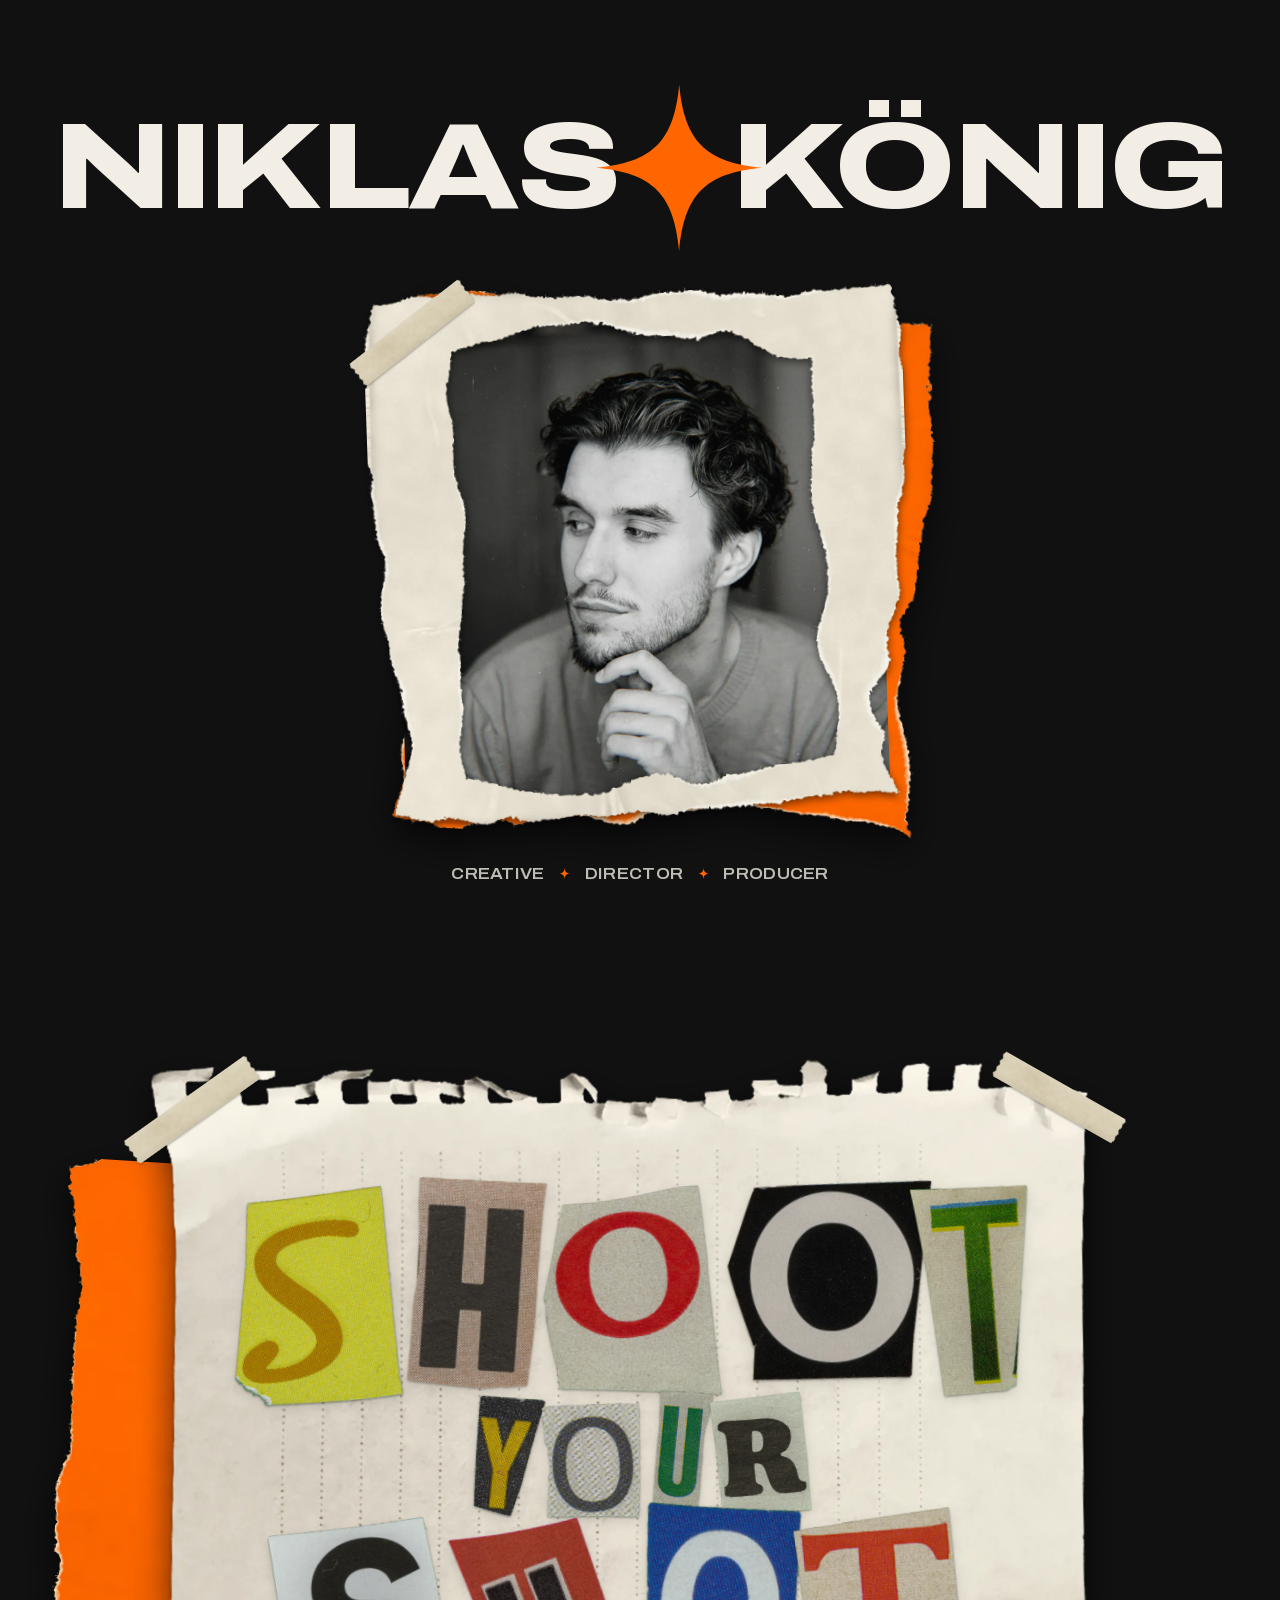
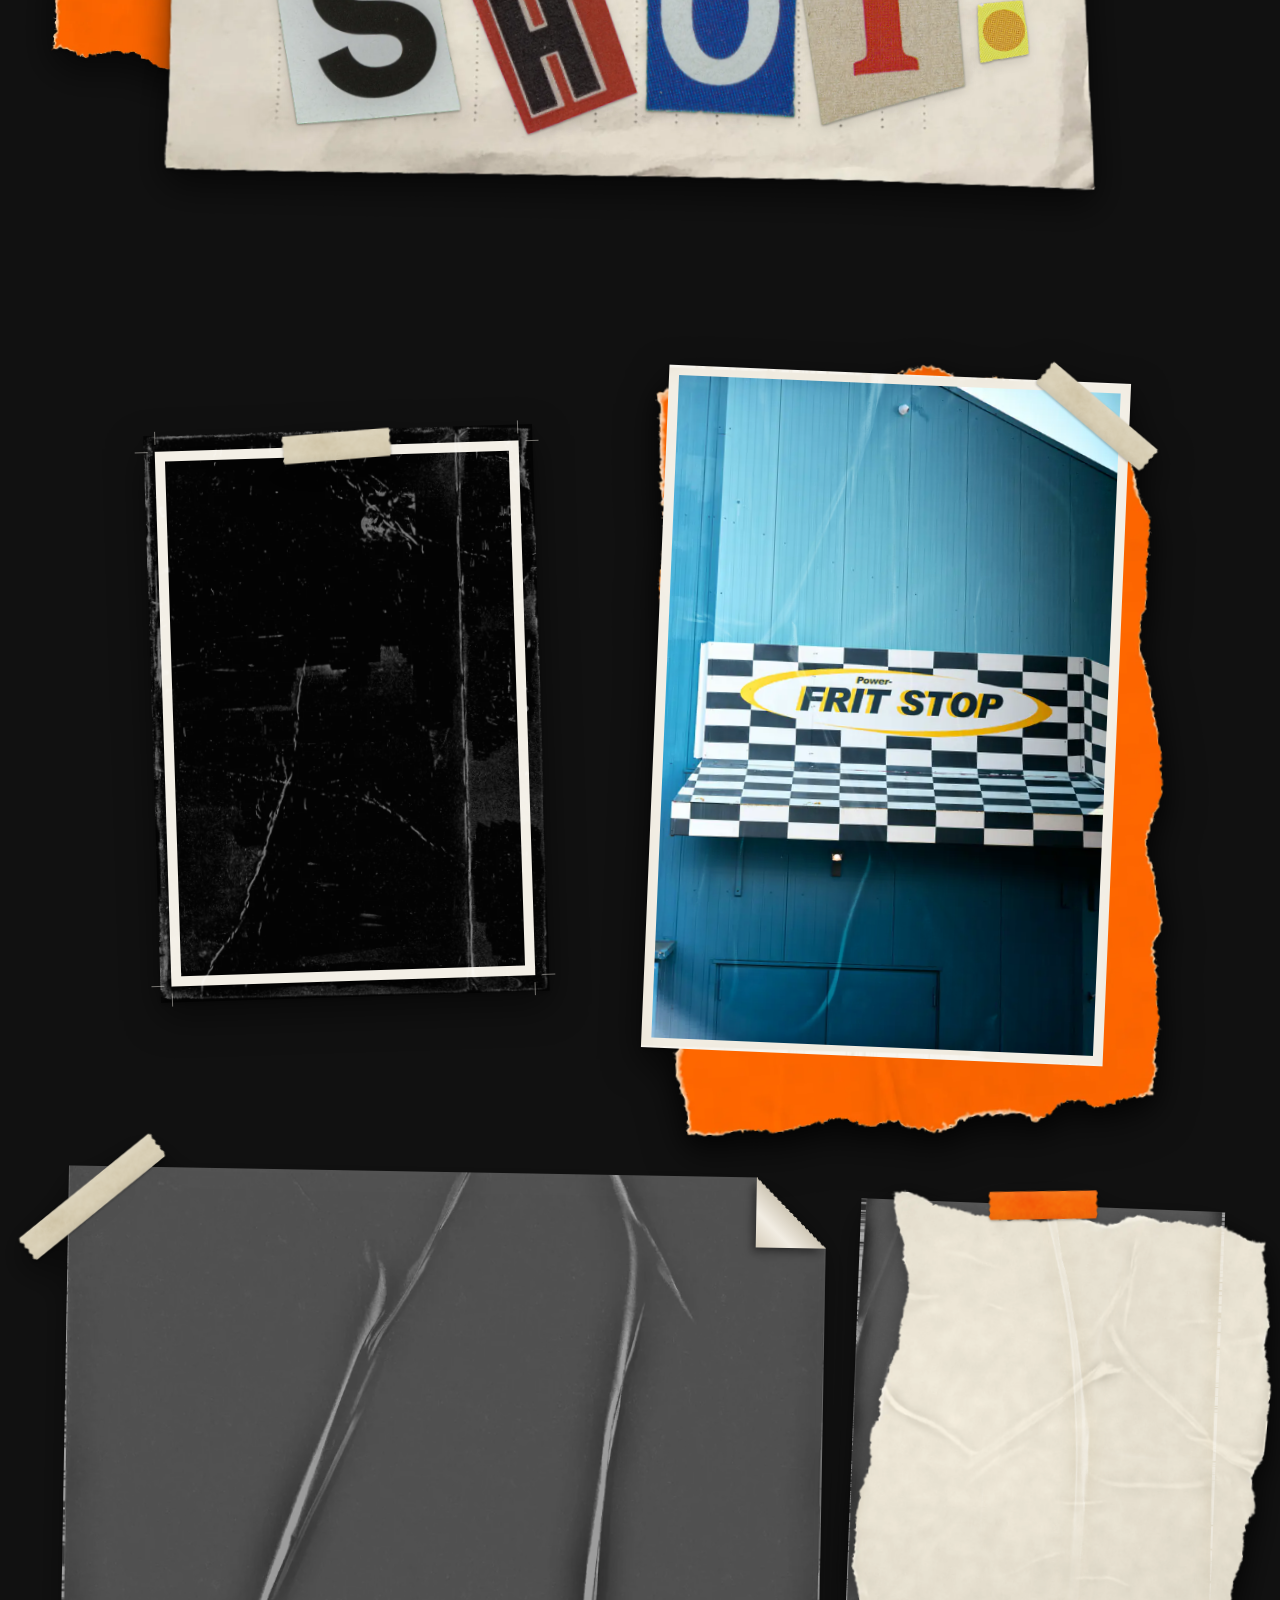
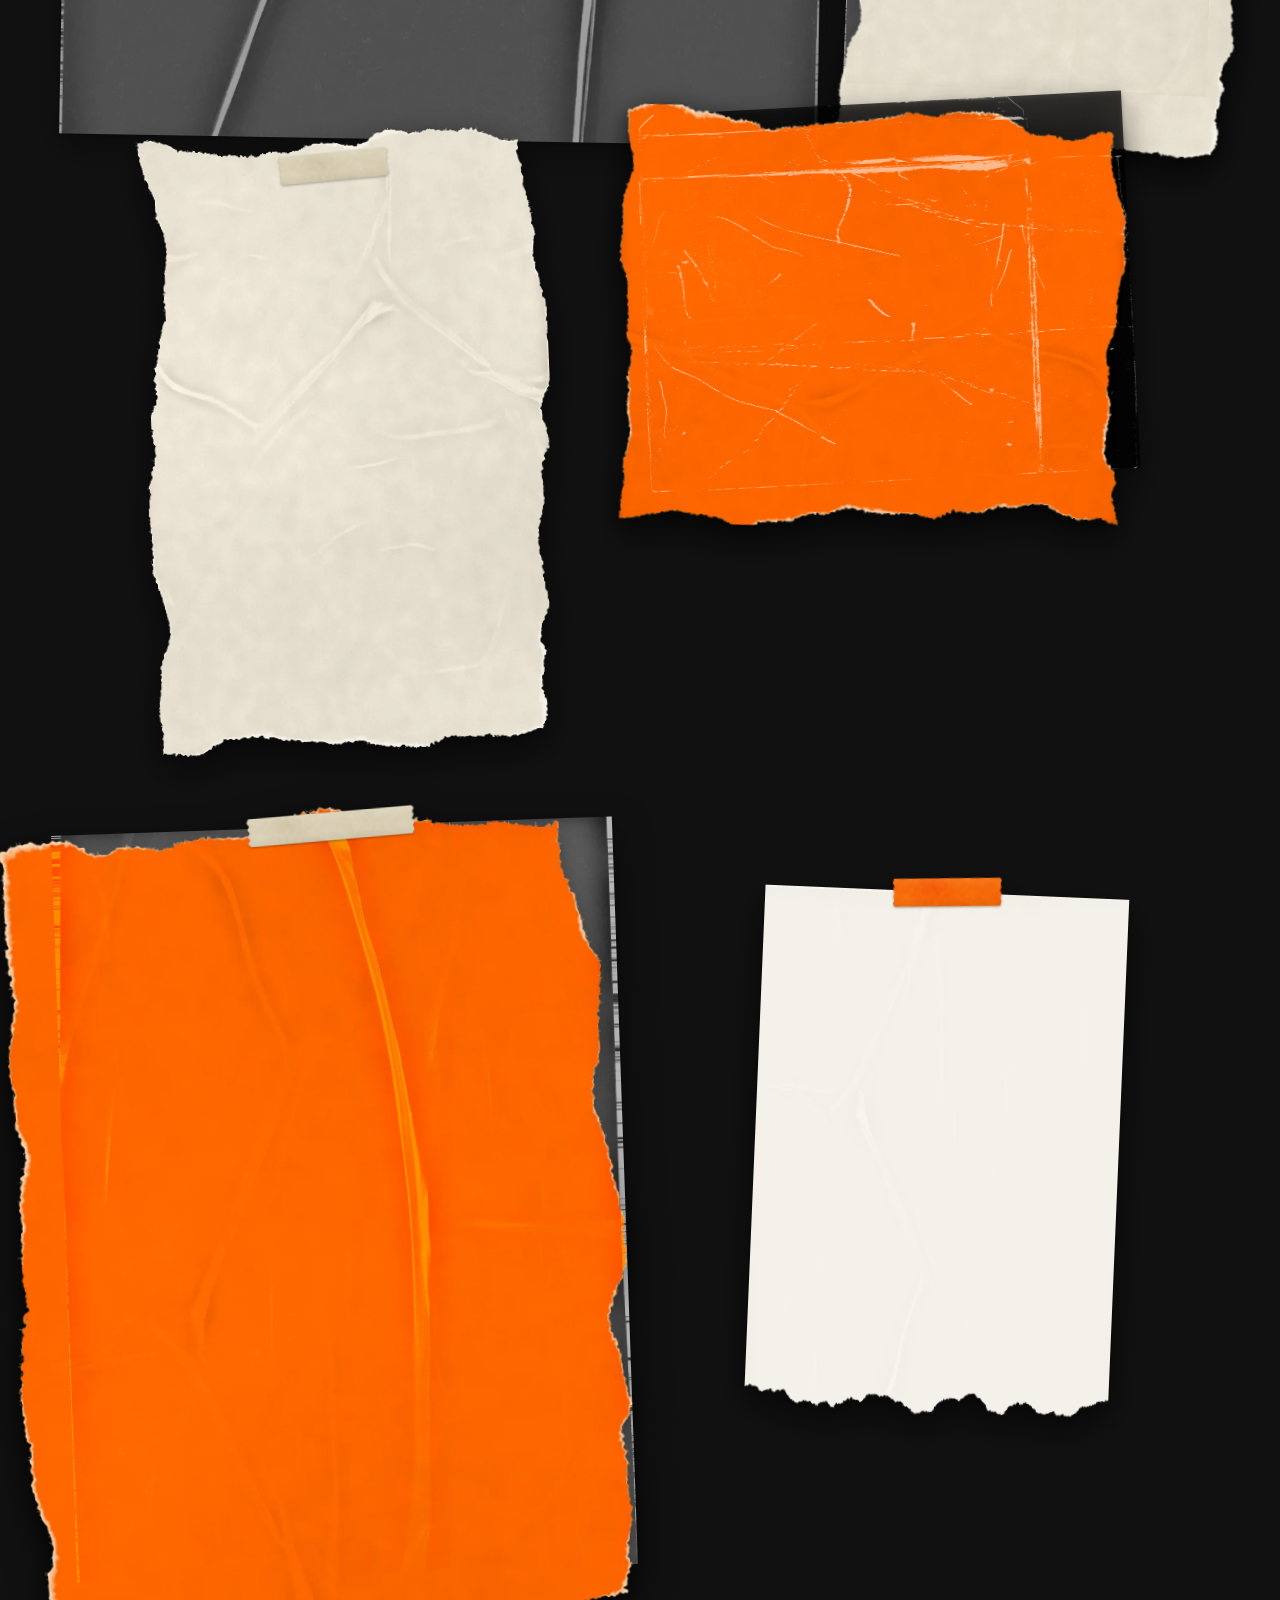
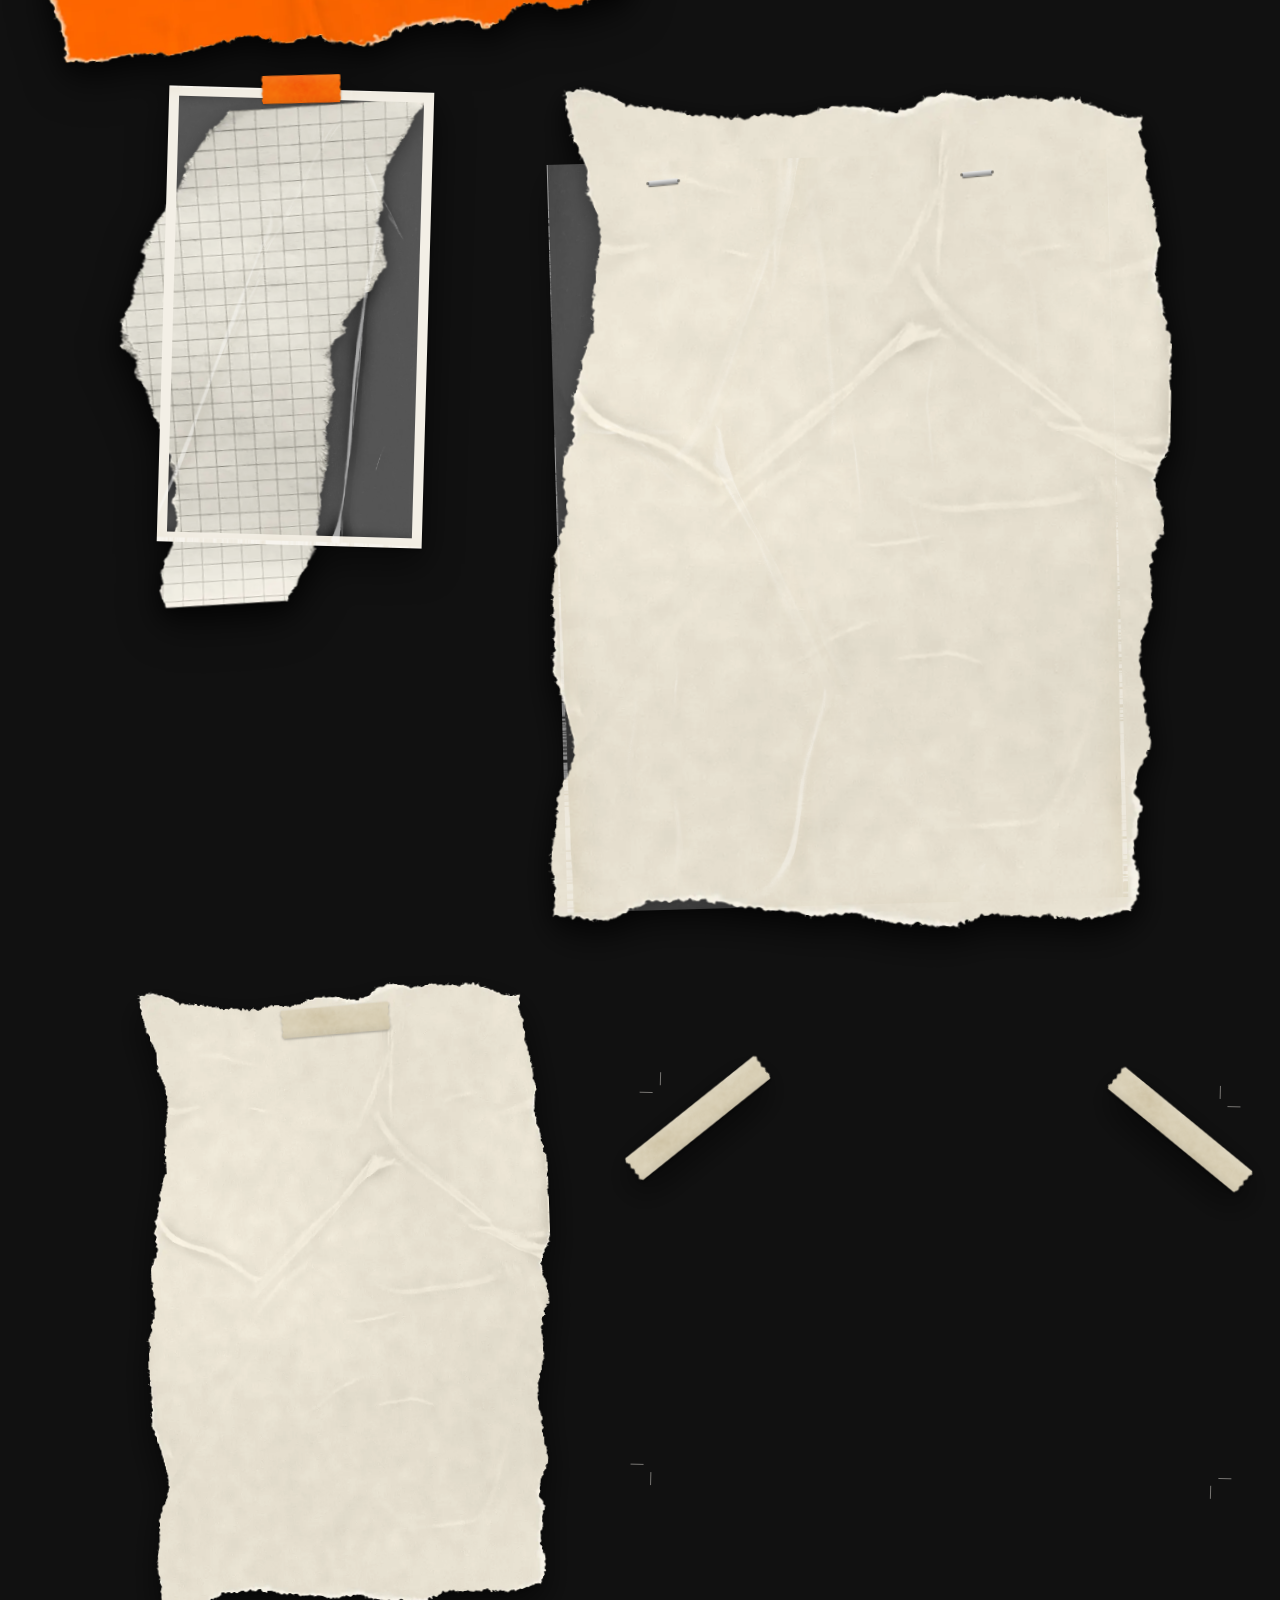
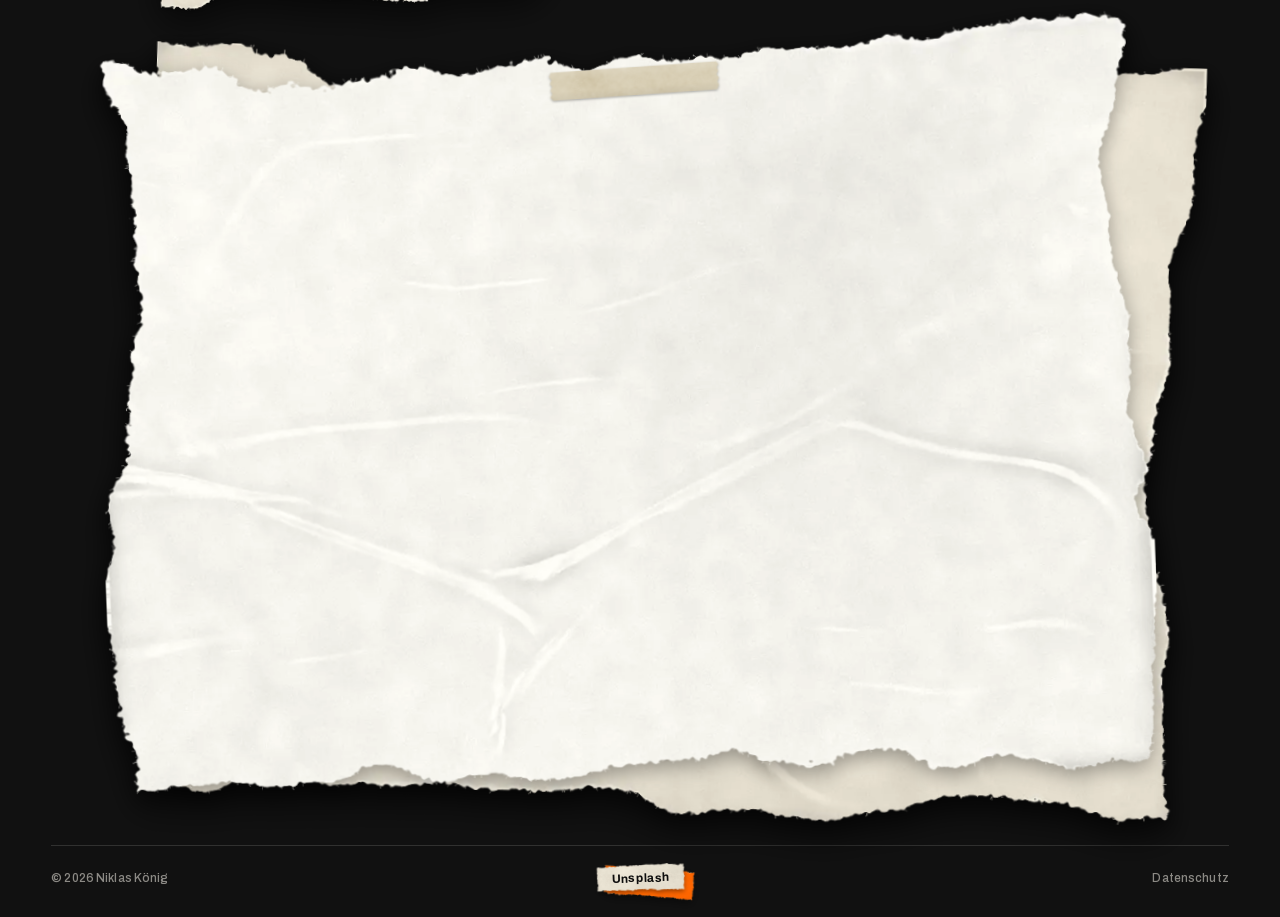
==== index.html @ b47b2f88 "Feinschliff: Rollenzeile, Unsplash-Label, Fotowand in drei Lagen, ohne Fadenkreuze Co-Authored-By: C" ====
<!doctype html>
<html lang="de">
<head>
<meta charset="utf-8">
<meta name="viewport" content="width=device-width, initial-scale=1">
<title>Niklas König</title>
<meta name="theme-color" content="#111111">
<link rel="icon" href="/favicon.ico" sizes="any">
<link rel="icon" type="image/png" sizes="32x32" href="/favicon-32.png">
<link rel="icon" type="image/png" sizes="512x512" href="/icon-512.png">
<link rel="apple-touch-icon" href="/apple-touch-icon.png">
<link rel="preload" href="/fonts/archivo-latin.woff2" as="font" type="font/woff2" crossorigin>
<link rel="stylesheet" href="/css/style.css?v=31">
</head>
<body>

<svg width="0" height="0" style="position:absolute" aria-hidden="true">
  <symbol id="star" viewBox="0 0 100 100"><path d="M50 0 C53 34 66 47 100 50 C66 53 53 66 50 100 C47 66 34 53 0 50 C34 47 47 34 50 0Z"/></symbol>
</svg>

<main>

  <!-- ===== Gesicht ===== -->
  <section class="hero">
    <h1 class="name">
      <span>Niklas</span>
      <svg class="name-star" aria-hidden="true"><use href="#star"/></svg>
      <span>König</span>
    </h1>
    <a class="face-link" href="https://unsplash.com/@nottwentyseven" rel="noopener" aria-label="Niklas König auf Unsplash">
      <figure class="face">
        <img class="back" src="/img/paper/face-back.webp" width="1200" height="1200" alt="">
        <img class="photo" src="/img/niklas-1240.webp" width="1240" height="1240" fetchpriority="high" alt="Niklas König">
        <img class="window" src="/img/paper/face-window.webp" width="1200" height="1200" alt="">
        <i class="tape masking" style="--l:-4%;--t:5%;--w:26%;--r:-36deg"></i>
      </figure>
    </a>
    <p class="roles">
      <span>Creative</span><svg class="roles-star" aria-hidden="true"><use href="#star"/></svg><span>Director</span><svg class="roles-star" aria-hidden="true"><use href="#star"/></svg><span>Producer</span>
    </p>
  </section>

  <!-- ===== Plakat aus Heftausschnitten ===== -->
  <section class="wheat">
    <div class="poster">
      <img class="poster-back" src="/img/paper/poster-back.webp" width="1300" height="820" alt="">
      <img class="poster-sheet" src="/img/assets/notebook.webp" width="2000" height="1592" alt="">
      <h2 class="ransom" aria-label="Shoot your shot.">
        <span class="row big" aria-hidden="true">
          <img src="/img/cut/s1.webp" style="--r:-6deg;--y:2%" alt=""><img src="/img/cut/h1.webp" style="--r:3deg;--y:-4%" alt=""><img src="/img/cut/o1.webp" style="--r:-2deg;--y:3%" alt=""><img src="/img/cut/o2.webp" style="--r:5deg;--y:-2%" alt=""><img src="/img/cut/t1.webp" style="--r:-4deg;--y:4%" alt="">
        </span>
        <span class="row small" aria-hidden="true">
          <img src="/img/cut/y1.webp" style="--r:4deg;--y:0" alt=""><img src="/img/cut/o3.webp" style="--r:-5deg;--y:6%" alt=""><img src="/img/cut/u1.webp" style="--r:2deg;--y:-3%" alt=""><img src="/img/cut/r1.webp" style="--r:-3deg;--y:4%" alt="">
        </span>
        <span class="row big" aria-hidden="true">
          <img src="/img/cut/s2.webp" style="--r:3deg;--y:-2%" alt=""><img src="/img/cut/h2.webp" style="--r:-5deg;--y:3%" alt=""><img src="/img/cut/o4.webp" style="--r:4deg;--y:-3%" alt=""><img src="/img/cut/t2.webp" style="--r:-2deg;--y:2%" alt=""><img class="dot" src="/img/cut/dot.webp" style="--r:8deg;--y:34%" alt="">
        </span>
      </h2>
      <i class="tape masking" style="--l:1%;--t:9%;--w:150px;--r:-34deg"></i>
      <i class="tape masking" style="--l:84%;--t:10%;--w:140px;--r:31deg"></i>
    </div>
  </section>

  <div class="wall">

    <!-- Schilder -->
    <div class="pair">
      <figure class="scrap print trim" style="--c:2/6;--mt:20%;--r:-1.8deg"><img src="/img/svIlYNz19pQ-1080.webp" srcset="/img/svIlYNz19pQ-640.webp 640w, /img/svIlYNz19pQ-1080.webp 1080w, /img/svIlYNz19pQ-1600.webp 1600w" sizes="(max-width:760px) 62vw, 29vw" width="900" height="1350" loading="lazy" decoding="async" alt="Silhouette aus den Wörtern Liebe und Hass auf dunklem Grund"><i class="sleeve" aria-hidden="true"></i><i class="tape masking t"></i></figure>
      <figure class="scrap print" style="--c:7/12;--r:2.4deg"><i class="back fo" style="--bx:5%;--by:4%;--br:-5deg" aria-hidden="true"></i><img src="/img/S_MXibn6oHI-1080.webp" srcset="/img/S_MXibn6oHI-640.webp 640w, /img/S_MXibn6oHI-1080.webp 1080w, /img/S_MXibn6oHI-1600.webp 1600w" sizes="(max-width:760px) 62vw, 37vw" width="900" height="1350" loading="lazy" decoding="async" alt="Schild mit der Aufschrift Frit Stop über Schachbrettmuster"><i class="crease" style="--cr:url(/img/assets/crease-1.webp);--co:.75;--cp:30% 20%" aria-hidden="true"></i><i class="tape masking tr"></i></figure>
    </div>

    <!-- Dinge, die sich drehen -->
    <div class="pair quad">
      <figure class="scrap w dogear" style="--c:1/9;--r:1deg"><img src="/img/wWiVD-IsDns-1080.webp" srcset="/img/wWiVD-IsDns-640.webp 640w, /img/wWiVD-IsDns-1080.webp 1080w, /img/wWiVD-IsDns-1600.webp 1600w" sizes="(max-width:760px) 100vw, 59vw" width="900" height="675" loading="lazy" decoding="async" alt="Blaue Armbanduhr mit Metallarmband"><i class="crease" style="--cr:url(/img/assets/crease-3.webp);--co:.6;--cp:60% 40%" aria-hidden="true"></i><i class="tape masking tl"></i></figure>
      <figure class="scrap" style="--c:9/13;--mt:9%;--r:2.2deg"><i class="back fc" style="--bx:6%;--by:5%;--br:4deg" aria-hidden="true"></i><img src="/img/lqy07Ffdkoc-1080.webp" srcset="/img/lqy07Ffdkoc-640.webp 640w, /img/lqy07Ffdkoc-1080.webp 1080w, /img/lqy07Ffdkoc-1600.webp 1600w" sizes="(max-width:760px) 62vw, 29vw" width="900" height="1200" loading="lazy" decoding="async" alt="Tonbandgerät mit Spulen"><i class="crease" style="--cr:url(/img/assets/crease-2.webp);--co:.65;--cp:20% 70%" aria-hidden="true"></i><i class="tape orange t"></i></figure>
      <figure class="scrap frame fc" style="--c:2/6;--row:2;--mt:7%;--r:-2.4deg"><img src="/img/yNxP-sdPEx0-1080.webp" srcset="/img/yNxP-sdPEx0-640.webp 640w, /img/yNxP-sdPEx0-1080.webp 1080w, /img/yNxP-sdPEx0-1600.webp 1600w" sizes="(max-width:760px) 62vw, 29vw" width="900" height="1350" loading="lazy" decoding="async" alt="Flugzeugpropeller im Gegenlicht, schwarzweiß"><i class="tape masking t"></i></figure>
      <figure class="scrap w" style="--c:7/12;--row:2;--mt:-5%;--r:-3deg;--z:2"><i class="back fo" style="--bx:-3%;--by:6%;--br:4deg" aria-hidden="true"></i><img src="/img/iYcURjI3aZ8-1080.webp" srcset="/img/iYcURjI3aZ8-640.webp 640w, /img/iYcURjI3aZ8-1080.webp 1080w, /img/iYcURjI3aZ8-1600.webp 1600w" sizes="(max-width:760px) 100vw, 37vw" width="900" height="675" loading="lazy" decoding="async" alt="Euromünze mit Eule auf schwarzem Grund"><i class="sleeve s2" aria-hidden="true"></i></figure>
    </div>

    <!-- Autos -->
    <div class="pair">
      <figure class="scrap" style="--c:1/7;--r:-2deg"><i class="back fo" style="--bx:-4%;--by:3%;--br:-3deg" aria-hidden="true"></i><img src="/img/kGuBcBm0E1g-1080.webp" srcset="/img/kGuBcBm0E1g-640.webp 640w, /img/kGuBcBm0E1g-1080.webp 1080w, /img/kGuBcBm0E1g-1600.webp 1600w" sizes="(max-width:760px) 62vw, 44vw" width="900" height="1200" loading="lazy" decoding="async" alt="Rotes Mustang-Cabrio neben einem grauen Auto"><i class="crease" style="--cr:url(/img/assets/crease-2.webp);--co:.7;--cp:70% 30%" aria-hidden="true"></i><i class="tape masking t"></i></figure>
      <figure class="scrap tear" style="--c:8/12;--mt:18%;--r:2.4deg"><i class="core" aria-hidden="true"></i><img src="/img/Gth9FScaFCk-1080.webp" srcset="/img/Gth9FScaFCk-640.webp 640w, /img/Gth9FScaFCk-1080.webp 1080w, /img/Gth9FScaFCk-1600.webp 1600w" sizes="(max-width:760px) 62vw, 29vw" width="900" height="1350" loading="lazy" decoding="async" alt="Cadillac-Heckflosse"><i class="crease" style="--cr:url(/img/assets/crease-1.webp);--co:.6;--cp:40% 80%" aria-hidden="true"></i><i class="tape orange t"></i></figure>
    </div>

    <!-- Fassaden -->
    <div class="pair">
      <figure class="scrap print" style="--c:2/5;--r:1.6deg"><i class="back grid" style="--bx:-9%;--by:5%;--br:-5deg" aria-hidden="true"></i><img src="/img/XPmTnY4AHtk-1080.webp" srcset="/img/XPmTnY4AHtk-640.webp 640w, /img/XPmTnY4AHtk-1080.webp 1080w, /img/XPmTnY4AHtk-1600.webp 1600w" sizes="(max-width:760px) 62vw, 22vw" width="900" height="1600" loading="lazy" decoding="async" alt="Tauben auf einem Betondach vor blauem Himmel"><i class="crease" style="--cr:url(/img/assets/crease-3.webp);--co:.65;--cp:50% 20%" aria-hidden="true"></i><i class="tape orange t"></i></figure>
      <figure class="scrap" style="--c:6/12;--mt:12%;--r:-1.6deg"><i class="back fc" style="--bx:3%;--by:-3%;--br:2.5deg" aria-hidden="true"></i><img src="/img/qIIUsbRZCtw-1080.webp" srcset="/img/qIIUsbRZCtw-640.webp 640w, /img/qIIUsbRZCtw-1080.webp 1080w, /img/qIIUsbRZCtw-1600.webp 1600w" sizes="(max-width:760px) 62vw, 44vw" width="900" height="1200" loading="lazy" decoding="async" alt="Wohnhaus mit roten und weißen Balkonen"><i class="crease" style="--cr:url(/img/assets/crease-1.webp);--co:.6;--cp:80% 60%" aria-hidden="true"></i><i class="staple" style="left:18%;top:2.4%"></i><i class="staple" style="left:74%;top:2.4%"></i></figure>
    </div>

    <!-- Wasser -->
    <div class="pair">
      <figure class="scrap frame fc" style="--c:2/6;--r:-2deg"><img src="/img/wElIrmSa0AU-1080.webp" srcset="/img/wElIrmSa0AU-640.webp 640w, /img/wElIrmSa0AU-1080.webp 1080w, /img/wElIrmSa0AU-1600.webp 1600w" sizes="(max-width:760px) 62vw, 29vw" width="900" height="1350" loading="lazy" decoding="async" alt="Gelbe Boje spiegelt sich im ruhigen See"><i class="tape masking t"></i></figure>
      <figure class="scrap w trim" style="--c:7/13;--mt:14%;--r:1.4deg"><img src="/img/tongwU50wgE-1080.webp" srcset="/img/tongwU50wgE-640.webp 640w, /img/tongwU50wgE-1080.webp 1080w, /img/tongwU50wgE-1600.webp 1600w" sizes="(max-width:760px) 100vw, 44vw" width="900" height="600" loading="lazy" decoding="async" alt="Steg mit Leiter und Tauchverbotsschild am See"><i class="tape masking tl"></i><i class="tape masking tr"></i></figure>
    </div>

    <!-- Finale -->
    <div class="pair finale">
      <figure class="scrap w" style="--c:2/12;--r:-1deg"><i class="back fc" style="--bx:3%;--by:5%;--br:2.5deg" aria-hidden="true"></i><i class="back fw" style="--bx:-1.5%;--by:1%;--br:-1.2deg" aria-hidden="true"></i><img src="/img/xKY4ZHJDITA-1080.webp" srcset="/img/xKY4ZHJDITA-640.webp 640w, /img/xKY4ZHJDITA-1080.webp 1080w, /img/xKY4ZHJDITA-1600.webp 1600w, /img/xKY4ZHJDITA-2100.webp 2100w" sizes="(max-width:760px) 100vw, 73vw" width="900" height="600" loading="lazy" decoding="async" alt="Milchstraße über Waldbäumen"><i class="tape masking t"></i></figure>
    </div>

  </div>
</main>

<footer class="foot">
  <span>© <span id="y">2026</span> Niklas König</span>
  <a class="mid" href="https://unsplash.com/@nottwentyseven" rel="noopener">Unsplash</a>
  <a class="end" href="/datenschutz.html">Datenschutz</a>
</footer>

<script>document.getElementById('y').textContent = new Date().getFullYear();</script>
</body>
</html>
---- css/style.css ----
/* nkoenig.studio V2 — Mixed-Media-Collage: klarer Grund, echtes Papier, Heftausschnitte, #ff6600 */

@font-face {
  font-family: "Archivo";
  font-style: normal;
  font-weight: 100 900;
  font-stretch: 62% 125%;
  font-display: swap;
  src: url(/fonts/archivo-latin.woff2) format("woff2");
  unicode-range: U+0000-00FF, U+0131, U+0152-0153, U+02BB-02BC, U+02C6, U+02DA, U+02DC, U+0304, U+0308, U+0329, U+2000-206F, U+20AC, U+2122, U+2191, U+2193, U+2212, U+2215, U+FEFF, U+FFFD;
}

:root {
  --o: #ff6600;
  --ink: #0d0d0d;
  --chalk: #f2eee6;
  --gut: 4vw;
  --fiber: url(/img/tex/fiber.webp);
  --tear: polygon(1.2% 0, 98.6% 0, 100% 9%, 98.9% 21%, 99.6% 33%, 98.4% 46%, 99.8% 58%, 98.7% 71%, 99.5% 84%, 98.2% 100%, 1.6% 100%, 0 88%, 1.3% 76%, .3% 63%, 1.5% 51%, .2% 39%, 1.4% 27%, 0 14%);
  --paper-shadow: drop-shadow(0 14px 18px rgba(0,0,0,.5)) drop-shadow(0 2px 2px rgba(0,0,0,.4));
}

*, *::before, *::after { box-sizing: border-box; }
html { -webkit-text-size-adjust: 100%; overflow-x: clip; }
body {
  margin: 0; overflow-x: hidden;
  background: #111;
  color: var(--chalk);
  font-family: "Archivo", "Helvetica Neue", Arial, sans-serif;
  -webkit-font-smoothing: antialiased;
}
img { display: block; max-width: 100%; height: auto; }
figure { margin: 0; }
a { color: inherit; }
::selection { background: var(--o); color: var(--ink); }

/* ---------- Name + Gesicht ---------- */
.hero { padding: 4.6vw var(--gut) 3vw; display: grid; justify-items: center; }
.name {
  margin: 0; position: relative; z-index: 3;
  display: flex; align-items: center; justify-content: center;
  font-weight: 800; font-stretch: 125%;
  font-size: min(9.5vw, 156px); line-height: .82; letter-spacing: -.035em;
  text-transform: uppercase;
}
.name-star { width: min(13vw, 210px); height: min(17vw, 270px); fill: var(--o); flex: none; margin: 0 -2.4vw 0 -1.6vw; position: relative; z-index: 2; }

.face-link { display: block; position: relative; z-index: 2; }
.face-link:focus-visible { outline: 2px solid var(--o); outline-offset: 10px; }
.roles {
  margin: 3.4vw 0 0; position: relative; z-index: 3;
  display: flex; align-items: center; justify-content: center; gap: .9em;
  font-weight: 600; font-stretch: 112%; text-transform: uppercase;
  font-size: max(13.5px, min(1.25vw, 19px)); letter-spacing: .02em; color: rgba(242,238,230,.78);
}
.roles-star { width: .7em; height: .7em; fill: var(--o); flex: none; }
.face { position: relative; width: min(42vw, 62vh, 620px); aspect-ratio: 1; margin-top: .6vw; transform: rotate(-2deg); }
.face img { position: absolute; }
.face .back { inset: 0; width: 100%; transform: translate(4.5%, 3%) rotate(4.5deg); filter: var(--paper-shadow); }
.face .photo { left: 5%; top: 5%; width: 90%; }
.face .window { inset: 0; width: 100%; filter: drop-shadow(0 3px 4px rgba(0,0,0,.45)) drop-shadow(0 0 1px rgba(0,0,0,.35)); }
.face .tape { z-index: 4; }
.face { transition: transform .35s cubic-bezier(.2,.8,.2,1); }
.face-link:hover .face { transform: rotate(-1deg) translateY(-4px); }

/* ---------- Plakat ---------- */
.wheat { padding: 7vw var(--gut) 4vw; display: grid; justify-items: center; }
.poster { position: relative; width: min(1060px, 82vw); aspect-ratio: 2000 / 1592; transform: rotate(-1.4deg); container-type: inline-size; }
.poster > img { position: absolute; }
.poster-back { width: 78%; left: -7%; top: 20%; transform: rotate(5deg); filter: var(--paper-shadow); }
.poster-sheet { inset: 0; width: 100%; height: 100%; filter: var(--paper-shadow); }
.ransom {
  position: absolute; inset: 15% 8% 9%; margin: 0;
  display: flex; flex-direction: column; justify-content: center; gap: .6cqw;
}
.ransom .row { display: flex; align-items: center; justify-content: center; gap: .5%; }
.ransom .row.small { justify-content: center; margin: -.6cqw 0; }
.ransom img {
  height: 20cqw; width: auto; flex: none;
  transform: translateY(var(--y, 0)) rotate(var(--r, 0deg));
  filter: drop-shadow(0 1.5px 1px rgba(0,0,0,.38)) drop-shadow(0 4px 6px rgba(0,0,0,.12));
  /* Stop-Motion in Schueben: kurz ruckeln (ca. 9 Bilder/s), dann Pause; jeder Ausschnitt im eigenen Rhythmus */
  transform-origin: 50% 80%;
  animation: var(--jn, jitter-a) var(--fd, .75s) steps(1, end) var(--fdl, 0s) infinite;
}
.ransom .row:nth-child(1) img:nth-child(1) { --jn: jitter-a; --fd: 4.4s; --fdl: -1.63s; }
.ransom .row:nth-child(1) img:nth-child(2) { --jn: jitter-b; --fd: 5.6s; --fdl: -0.71s; }
.ransom .row:nth-child(1) img:nth-child(3) { --jn: jitter-c; --fd: 3.7s; --fdl: -0.16s; }
.ransom .row:nth-child(1) img:nth-child(4) { --jn: jitter-a; --fd: 4.4s; --fdl: -1.09s; }
.ransom .row:nth-child(1) img:nth-child(5) { --jn: jitter-c; --fd: 3.7s; --fdl: -0.77s; }
.ransom .row:nth-child(2) img:nth-child(1) { --jn: jitter-c; --fd: 3.7s; --fdl: -0.11s; }
.ransom .row:nth-child(2) img:nth-child(2) { --jn: jitter-b; --fd: 5.6s; --fdl: -2.54s; }
.ransom .row:nth-child(2) img:nth-child(3) { --jn: jitter-b; --fd: 5.6s; --fdl: -3.21s; }
.ransom .row:nth-child(2) img:nth-child(4) { --jn: jitter-b; --fd: 5.6s; --fdl: -0.5s; }
.ransom .row:nth-child(3) img:nth-child(1) { --jn: jitter-a; --fd: 4.4s; --fdl: -3.34s; }
.ransom .row:nth-child(3) img:nth-child(2) { --jn: jitter-c; --fd: 3.7s; --fdl: -0.99s; }
.ransom .row:nth-child(3) img:nth-child(3) { --jn: jitter-b; --fd: 5.6s; --fdl: -2.66s; }
.ransom .row:nth-child(3) img:nth-child(4) { --jn: jitter-b; --fd: 5.6s; --fdl: -4.07s; }
.ransom .row:nth-child(3) img:nth-child(5) { --jn: jitter-c; --fd: 3.7s; --fdl: -0.96s; }
.ransom .dot { height: 6.4cqw; margin-left: .6%; }
@keyframes jitter-a {
  0.0% { rotate: -1.32deg; translate: 0.14cqw 0.04cqw; }
  2.5% { rotate: -0.88deg; translate: -0.0cqw -0.07cqw; }
  5.0% { rotate: 0.55deg; translate: 0.12cqw -0.19cqw; }
  7.5% { rotate: -1.7deg; translate: 0.13cqw -0.07cqw; }
  10.0% { rotate: 0.94deg; translate: -0.2cqw -0.07cqw; }
  12.5% { rotate: 0.8deg; translate: -0.11cqw 0.1cqw; }
  15.0%, 100% { rotate: 0deg; translate: 0 0; }
}
@keyframes jitter-b {
  0.0% { rotate: 1.64deg; translate: 0.18cqw -0.2cqw; }
  1.96% { rotate: -1.49deg; translate: 0.13cqw 0.03cqw; }
  3.93% { rotate: 0.61deg; translate: -0.08cqw -0.01cqw; }
  5.89% { rotate: 0.38deg; translate: 0.03cqw -0.17cqw; }
  7.86% { rotate: -0.25deg; translate: -0.04cqw 0.03cqw; }
  9.82% { rotate: 1.78deg; translate: 0.18cqw -0.03cqw; }
  11.79%, 100% { rotate: 0deg; translate: 0 0; }
}
@keyframes jitter-c {
  0.0% { rotate: -0.94deg; translate: 0.02cqw -0.09cqw; }
  2.97% { rotate: 0.37deg; translate: 0.05cqw -0.2cqw; }
  5.95% { rotate: -1.75deg; translate: 0.13cqw -0.13cqw; }
  8.92% { rotate: -0.96deg; translate: 0.2cqw -0.06cqw; }
  11.89% { rotate: 1.21deg; translate: -0.01cqw -0.0cqw; }
  14.86% { rotate: -1.26deg; translate: 0.05cqw 0.08cqw; }
  17.84%, 100% { rotate: 0deg; translate: 0 0; }
}
.ransom .small img { height: 11.4cqw; }
.ransom .dot { --jn: jitter-c; --fd: 3.7s; --fdl: -1.9s; }

/* ---------- Klebeband ---------- */
.tape {
  position: absolute; z-index: 6;
  left: var(--l, auto); top: var(--t, auto);
  width: var(--w, 30%); min-width: 56px; max-width: 170px; height: 28px;
  transform: rotate(var(--r, 0deg));
  isolation: isolate;
  filter: drop-shadow(0 1px 1.2px rgba(0,0,0,.32));
}
.tape::before { content: ""; position: absolute; inset: 0; z-index: -1; clip-path: var(--tear); }
.tape.masking::before {
  background:
    linear-gradient(180deg, rgba(255,255,255,.10), transparent 30%, transparent 70%, rgba(0,0,0,.05)),
    var(--fiber) 0 0 / 220px,
    rgba(226, 214, 186, .9);
  background-blend-mode: normal, soft-light, normal;
}
.tape.orange::before {
  background:
    linear-gradient(180deg, rgba(255,255,255,.08), transparent 35%, transparent 70%, rgba(0,0,0,.05)),
    var(--fiber) 0 0 / 220px,
    rgba(255, 102, 0, .92);
  background-blend-mode: normal, soft-light, normal;
}
.tape.t  { left: 50%; top: -14px; transform: translateX(-50%) rotate(-3deg); }
.tape.tl { left: -8%; top: 3%; width: 30%; transform: rotate(-40deg); }
.tape.tr { right: -8%; top: 3%; width: 30%; transform: rotate(38deg); }

/* Tackernadel */
.staple {
  position: absolute; z-index: 6;
  width: 30px; height: 5px; border-radius: 1px;
  background: linear-gradient(180deg, #ececec, #8a8a8a);
  box-shadow: 0 1px 1px rgba(0,0,0,.55);
  transform: rotate(-4deg);
}
.staple::before, .staple::after { content: ""; position: absolute; top: 1px; width: 3px; height: 3px; border-radius: 50%; background: rgba(0,0,0,.45); }
.staple::before { left: -2px; } .staple::after { right: -2px; }

/* ---------- Wand ---------- */
.wall { padding: 2vw calc(var(--gut) + 1vw) 10vw; }
.pair { position: relative; display: grid; grid-template-columns: repeat(12, 1fr); column-gap: 2.4vw; align-items: start; margin-top: 9vw; }
.pair:first-child { margin-top: 4vw; }
.scrap {
  grid-row: var(--row, 1); grid-column: var(--c);
  margin-top: var(--mt, 0);
  position: relative; z-index: var(--z, 1);
  transform: rotate(var(--r, 0deg));
  filter: var(--paper-shadow);
}
.scrap img { position: relative; z-index: 1; width: 100%; }

/* echtes gerissenes Papier hinter dem Foto */
.frame::before { content: ""; position: absolute; inset: -8% -7% -9% -7%; background: center / 100% 100% no-repeat; }
.frame.w::before { inset: -11% -5% -12% -5%; }
.frame.fo::before { background-image: url(/img/paper/frame-o-p.webp); }
.frame.fc::before { background-image: url(/img/paper/frame-c-p.webp); }
.frame.w.fo::before { background-image: url(/img/paper/frame-o-l.webp); }
.frame.w.fc::before { background-image: url(/img/paper/frame-c-l.webp); }

/* Abzug in zerkratzter Klarsichtfolie: schwarz = durchsichtig */
.sleeve {
  position: absolute; inset: -3% -4% -3% -3%; z-index: 2; pointer-events: none;
  background: url(/img/assets/sleeve.webp) center / 100% 100%;
  mix-blend-mode: screen; opacity: .62;
}
/* Ebenen: dahinter ein eigener, versetzt gedrehter Bogen ... */
.back {
  position: absolute; inset: -7% -6% -8% -6%; z-index: 0; pointer-events: none;
  background: center / 100% 100% no-repeat;
  transform: translate(var(--bx, 0), var(--by, 0)) rotate(var(--br, 0deg));
  filter: drop-shadow(0 6px 10px rgba(0,0,0,.35));
}
.back.fo { background-image: url(/img/paper/frame-o-p.webp); }
.back.fc { background-image: url(/img/paper/frame-c-p.webp); }
.w .back.fo { background-image: url(/img/paper/frame-o-l.webp); inset: -10% -5% -11% -5%; }
.w .back.fc { background-image: url(/img/paper/frame-c-l.webp); inset: -10% -5% -11% -5%; }
.w .back.fw { background-image: url(/img/paper/frame-w-l.webp); inset: -10% -5% -11% -5%; }
.back.grid { background-image: url(/img/assets/grid.webp); inset: -6% -22% -10% -14%; }
/* ... auf dem Foto echte Knitterfalten (wie Ebenenmodus "Weiches Licht") ... */
.crease {
  position: absolute; inset: 0; z-index: 2; pointer-events: none;
  background: var(--cr) var(--cp, 50% 50%) / cover no-repeat;
  mix-blend-mode: soft-light; opacity: var(--co, .7);
}
.dogear .crease { clip-path: polygon(0 0, calc(100% - 70px) 0, 100% 70px, 100% 100%, 0 100%); }
.sleeve.s2 { background-image: url(/img/assets/sleeve-2.webp); inset: -4% -3% -5% -3%; opacity: .7; }
/* ... und ein Abzug mit abgerissener Unterkante: weisser Papierkern blitzt am Riss */
.tear img, .tear .crease { -webkit-mask: url(/img/assets/tear-b.webp) center / 100% 100% no-repeat; mask: url(/img/assets/tear-b.webp) center / 100% 100% no-repeat; }
.tear .core {
  position: absolute; inset: 0; z-index: 0; background: #f4f1ea;
  -webkit-mask: url(/img/assets/tear-b-core.webp) center / 100% 100% no-repeat; mask: url(/img/assets/tear-b-core.webp) center / 100% 100% no-repeat;
}

.print img { border: 10px solid #f3efe6; }
.dogear img { clip-path: polygon(0 0, calc(100% - 70px) 0, 100% 70px, 100% 100%, 0 100%); }
.dogear::after {
  content: ""; position: absolute; top: 0; right: 0; width: 70px; height: 70px; z-index: 2;
  background: linear-gradient(225deg, transparent 50%, #cfc7b6 50%, #f2ede3 74%, #d6cdbb);
  filter: drop-shadow(-3px 4px 4px rgba(0,0,0,.45));
}

/* Druckzeichen */
.trim::after {
  content: ""; position: absolute; inset: -20px; z-index: 0; pointer-events: none;
  --m: rgba(242,238,230,.45);
  background:
    linear-gradient(var(--m) 0 0) left 0 top 20px / 13px 1px no-repeat,
    linear-gradient(var(--m) 0 0) left 20px top 0 / 1px 13px no-repeat,
    linear-gradient(var(--m) 0 0) right 0 top 20px / 13px 1px no-repeat,
    linear-gradient(var(--m) 0 0) right 20px top 0 / 1px 13px no-repeat,
    linear-gradient(var(--m) 0 0) left 0 bottom 20px / 13px 1px no-repeat,
    linear-gradient(var(--m) 0 0) left 20px bottom 0 / 1px 13px no-repeat,
    linear-gradient(var(--m) 0 0) right 0 bottom 20px / 13px 1px no-repeat,
    linear-gradient(var(--m) 0 0) right 20px bottom 0 / 1px 13px no-repeat;
}

/* ---------- Fuss: einfach aufgedruckt ---------- */
.foot {
  display: grid; grid-template-columns: 1fr auto 1fr; align-items: center; gap: 1rem;
  padding: 18px var(--gut) 26px;
  border-top: 1px solid rgba(242,238,230,.14);
  margin: 0 var(--gut);
  font-size: 12px; font-weight: 500; letter-spacing: .01em; color: rgba(242,238,230,.55);
  padding-left: 0; padding-right: 0;
}
.foot a { text-decoration: none; }
.foot .end { justify-self: end; }
.foot .mid {
  position: relative; isolation: isolate;
  padding: 7px 16px 6px;
  color: var(--ink); font-weight: 700;
  transform: rotate(-2deg);
  transition: transform .25s cubic-bezier(.2,.8,.2,1);
}
/* wie beim Portrait: Creme vorn, Orange versetzt dahinter */
.foot .mid::before, .foot .mid::after {
  content: ""; position: absolute; inset: 0;
  background: center / 100% 100% no-repeat;
}
.foot .mid::before { z-index: -1; background-image: url(/img/paper/label-c.webp); filter: drop-shadow(0 2px 2px rgba(0,0,0,.4)); }
.foot .mid::after { z-index: -2; inset: -1px -3px -2px -1px; background-image: url(/img/paper/label-o.webp); transform: translate(7px, 5px) rotate(6.5deg); filter: drop-shadow(0 3px 4px rgba(0,0,0,.45)); }
.foot .mid:hover { color: var(--ink); transform: rotate(0deg) translateY(-2px); }
.foot a:hover { color: var(--o); }

/* ---------- Datenschutz-Seite ---------- */
.legal { padding: 6vw var(--gut) 8vw; }
.legal h1 { margin: 0; font-weight: 900; font-stretch: 62%; text-transform: uppercase; color: var(--o); font-size: min(18vw, 200px); line-height: .8; }
.legal-body { max-width: 40rem; margin-top: 4vw; font-size: 16px; line-height: 1.5; }
.legal-body h2 { font-size: 17px; font-weight: 800; margin: 2em 0 .4em; }
.legal-body p { margin: 0 0 .9em; }
.legal-back { display: inline-block; margin-top: 3vw; font-weight: 800; text-transform: uppercase; font-size: 13px; text-decoration: none; border-bottom: 2px solid var(--o); }

/* ---------- Schmal ---------- */
@media (max-width: 760px) {
  :root { --gut: 16px; }
  .hero { padding-top: 30px; }
  .name { flex-direction: column; font-size: 20vw; line-height: .9; }
  .name-star { width: 18vw; height: 22vw; margin: -1vw 0; }
  .roles { font-size: 12.5px; margin-top: 30px; gap: .75em; }
  .face { width: 84vw; margin-top: 30px; }
  .foot { gap: .6rem; font-size: 11px; }
  .wheat { padding-top: 56px; }
  .poster { width: 96vw; }
  .ransom { inset: 15% 6% 8%; }
  .wall { padding: 0 22px 56px; }
  .pair { grid-template-columns: 1fr 1fr; column-gap: 16px; row-gap: 36px; margin-top: 56px; }
  .pair:first-child { margin-top: 40px; }
  .scrap { grid-row: auto; grid-column: auto; margin-top: 0; }
  .scrap.w { grid-column: 1 / -1; }
  .pair:has(.w) .scrap:not(.w) { grid-column: 1 / -1; width: 66%; justify-self: center; margin-top: 0; }
  .scrap:nth-child(2):not(.w) { margin-top: 18%; }
  .pair.quad .scrap:not(.w) { grid-column: auto; width: auto; }
  .pair.quad .scrap:nth-child(2) { margin-top: 18%; }
  .print img { border-width: 6px; }
  .tape { height: 21px; min-width: 48px; }
  .tape.t { top: -11px; }
  .trim::after { display: none; }
  .dogear img, .dogear .crease { clip-path: polygon(0 0, calc(100% - 44px) 0, 100% 44px, 100% 100%, 0 100%); }
  .dogear::after { width: 44px; height: 44px; }
}

@media (prefers-reduced-motion: reduce) {
  .ransom img { animation: none; }
}
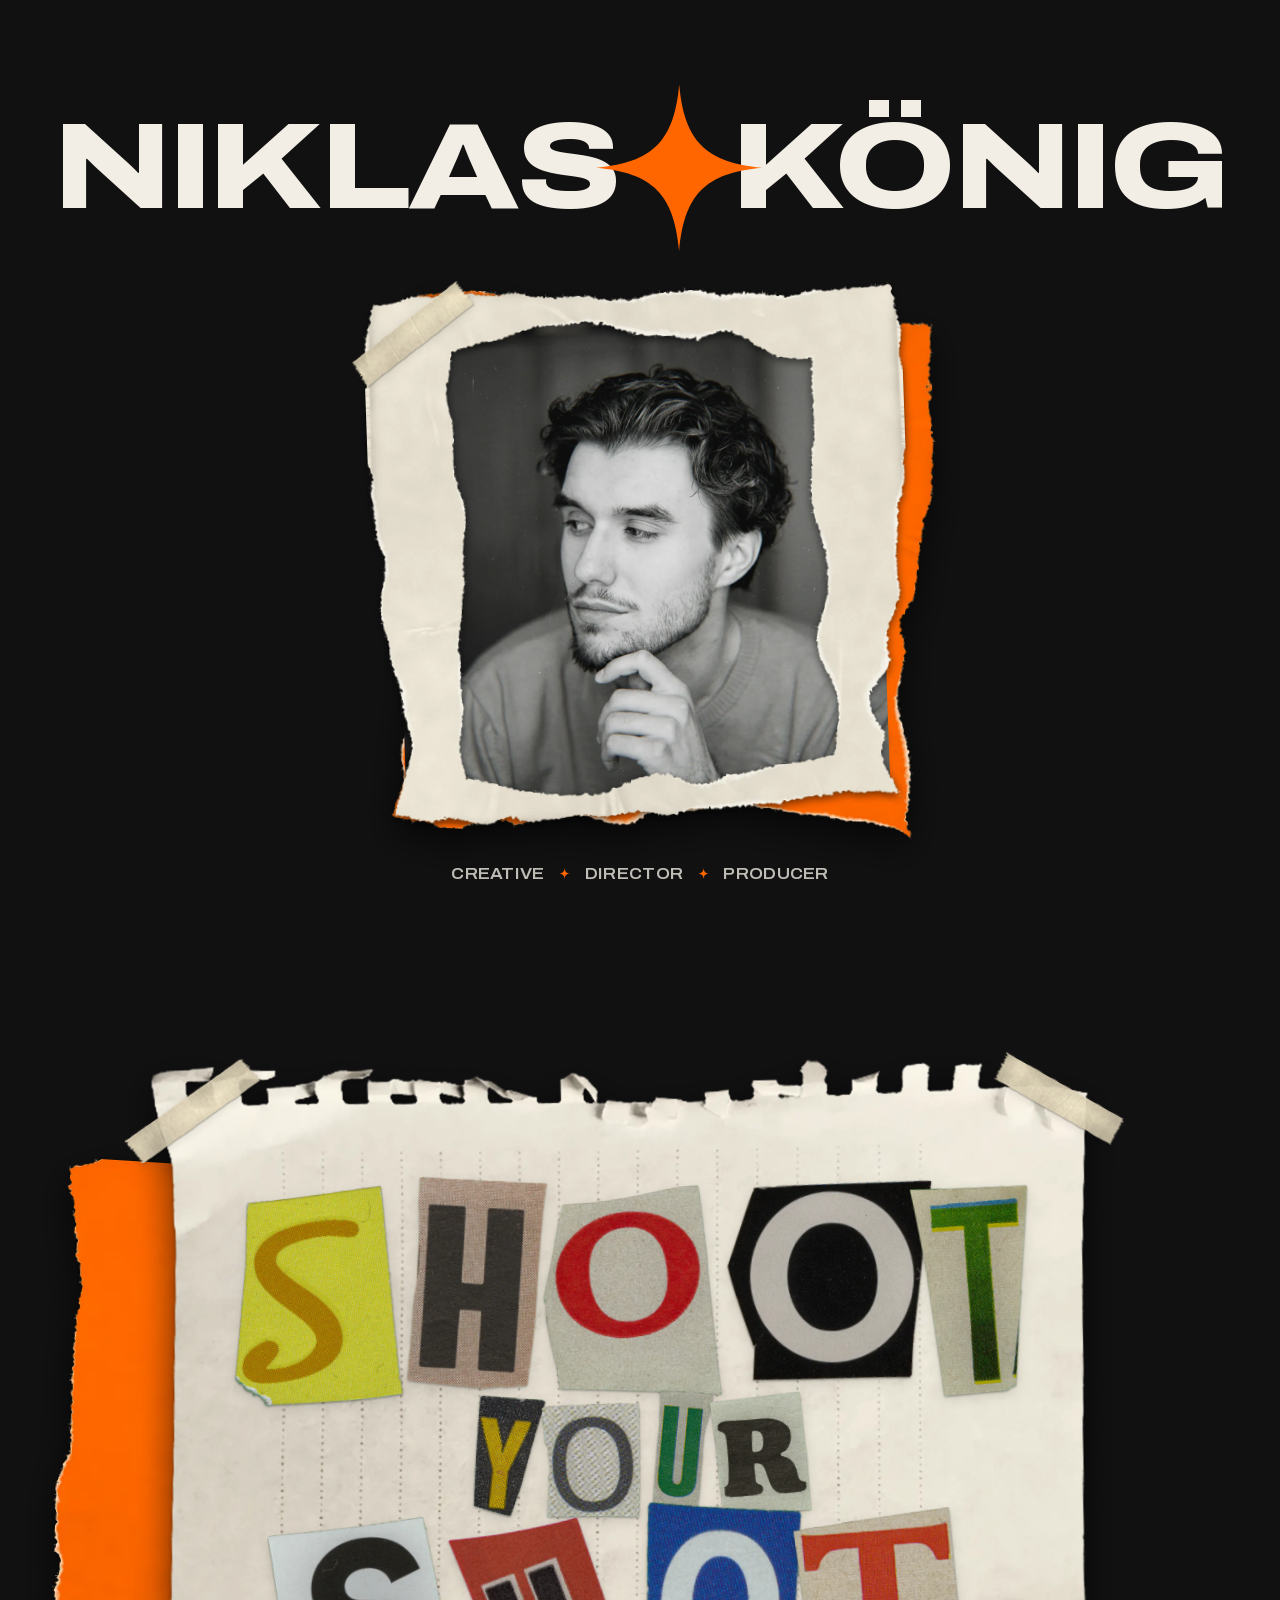
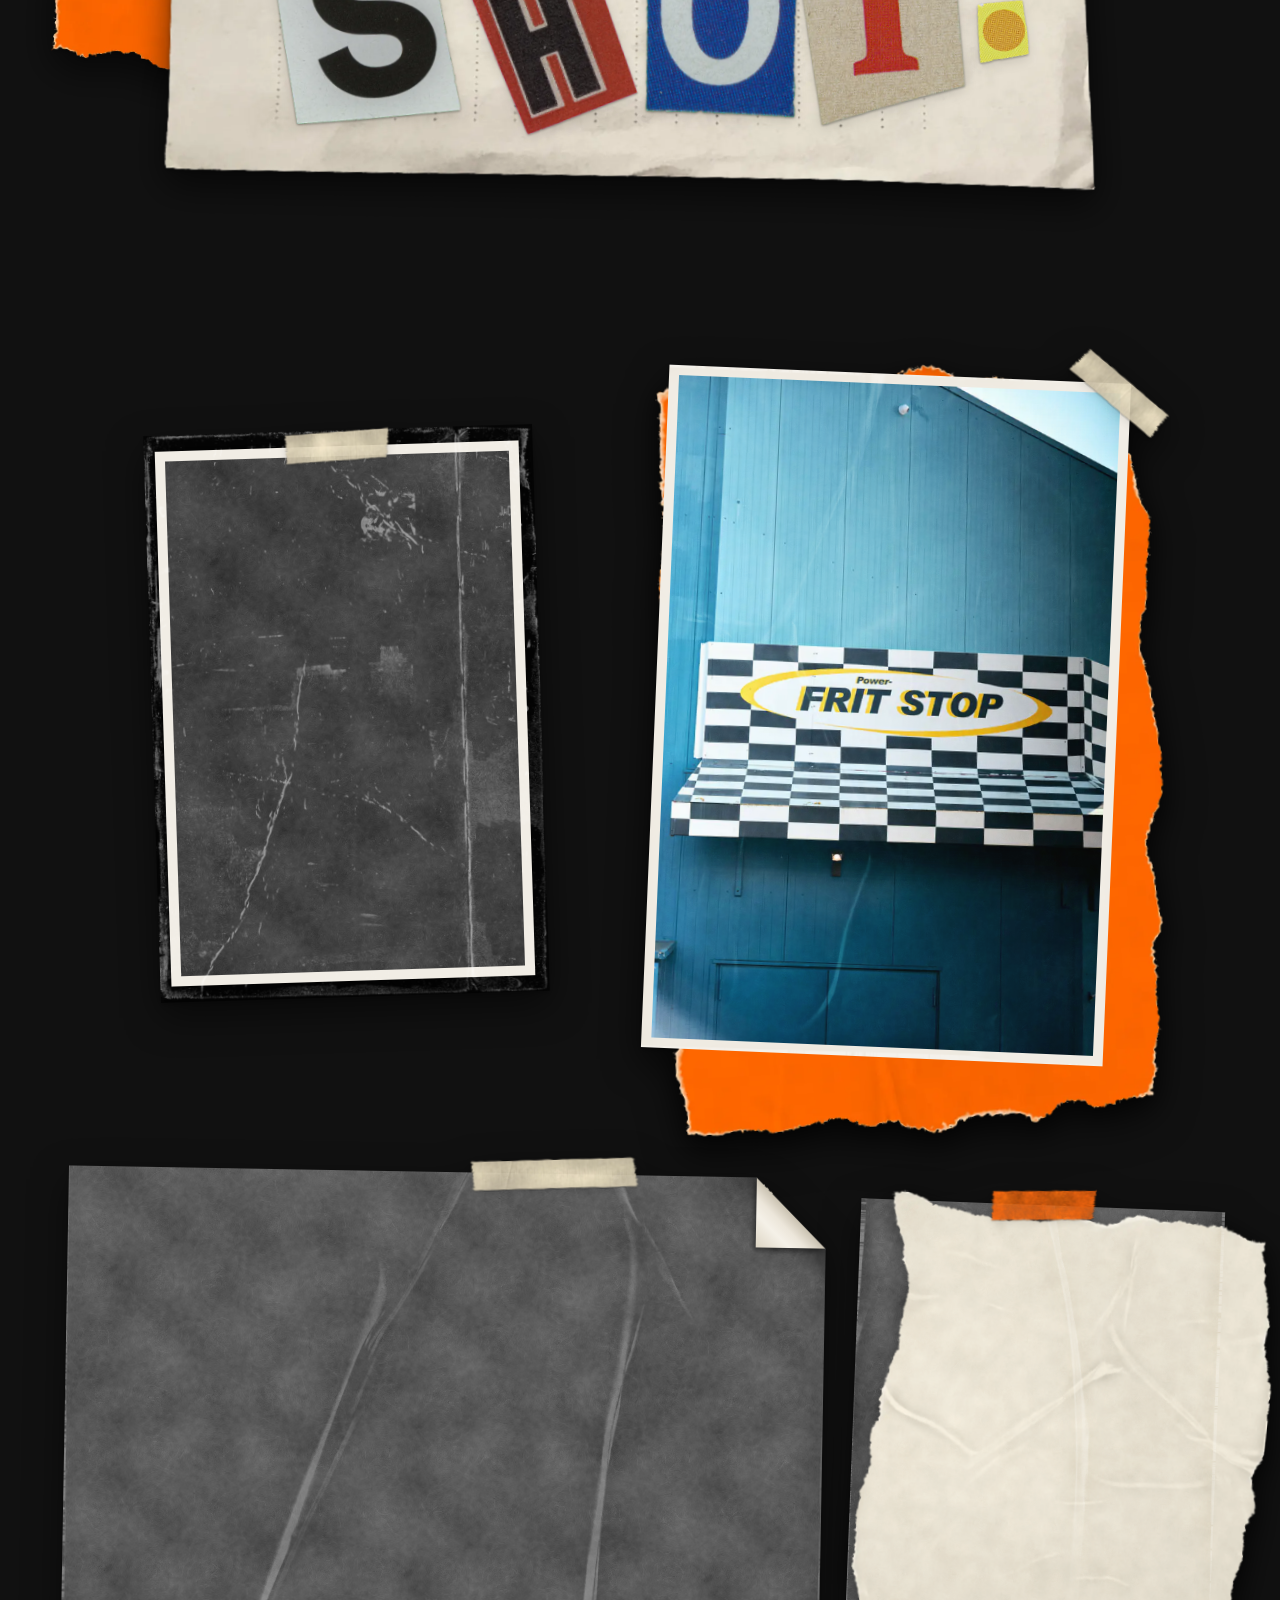
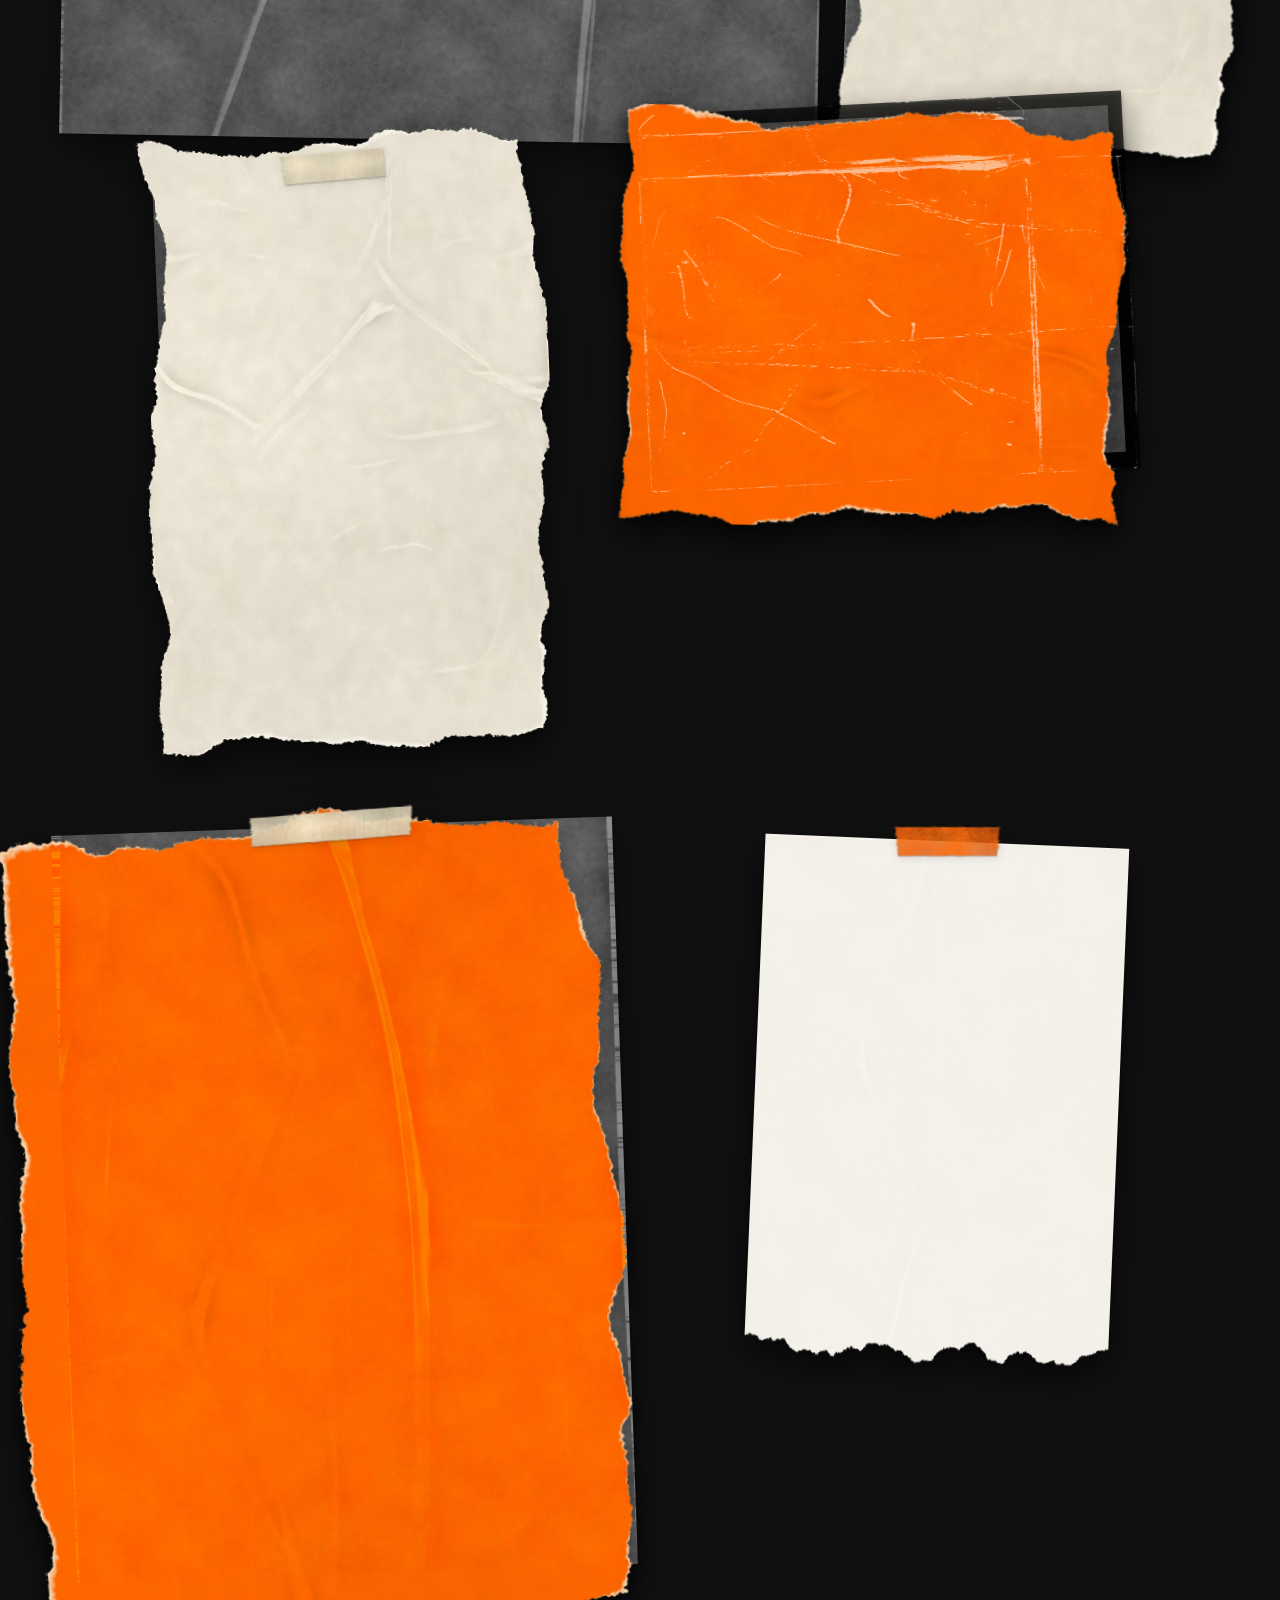
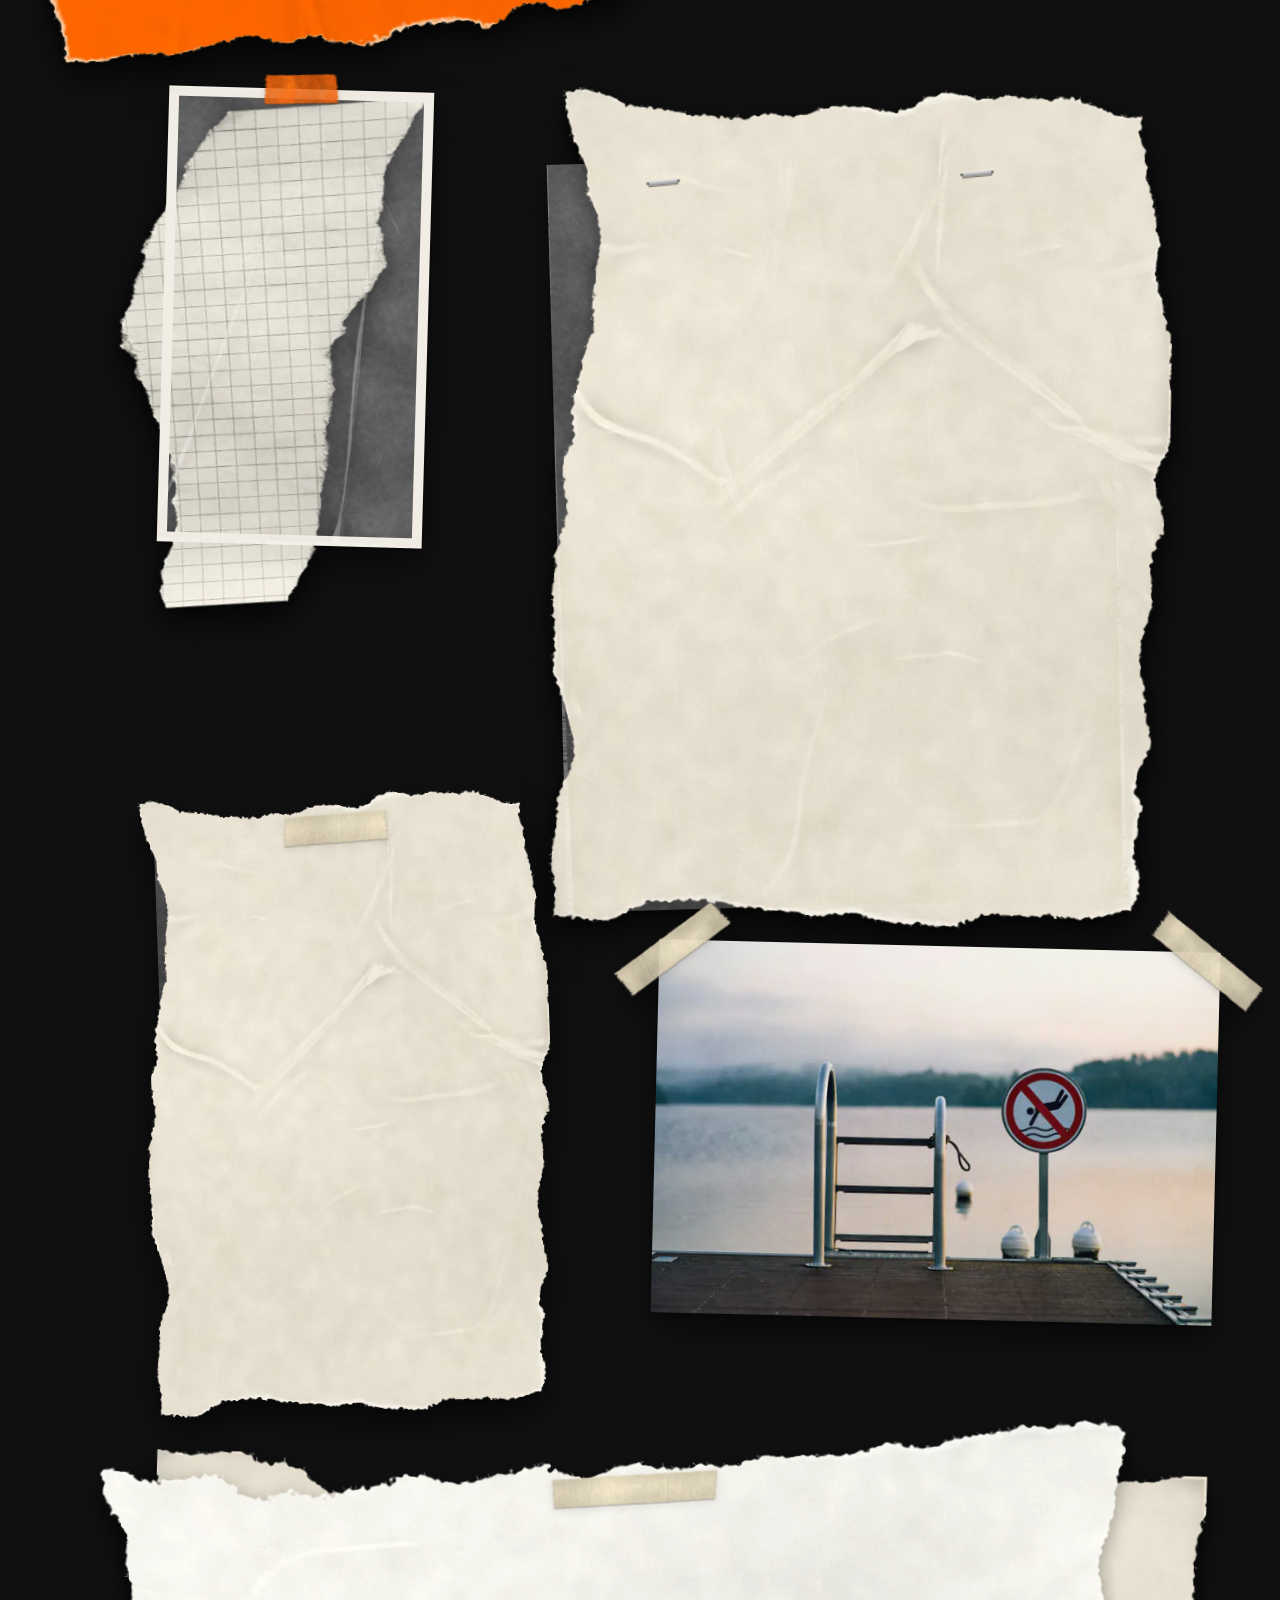
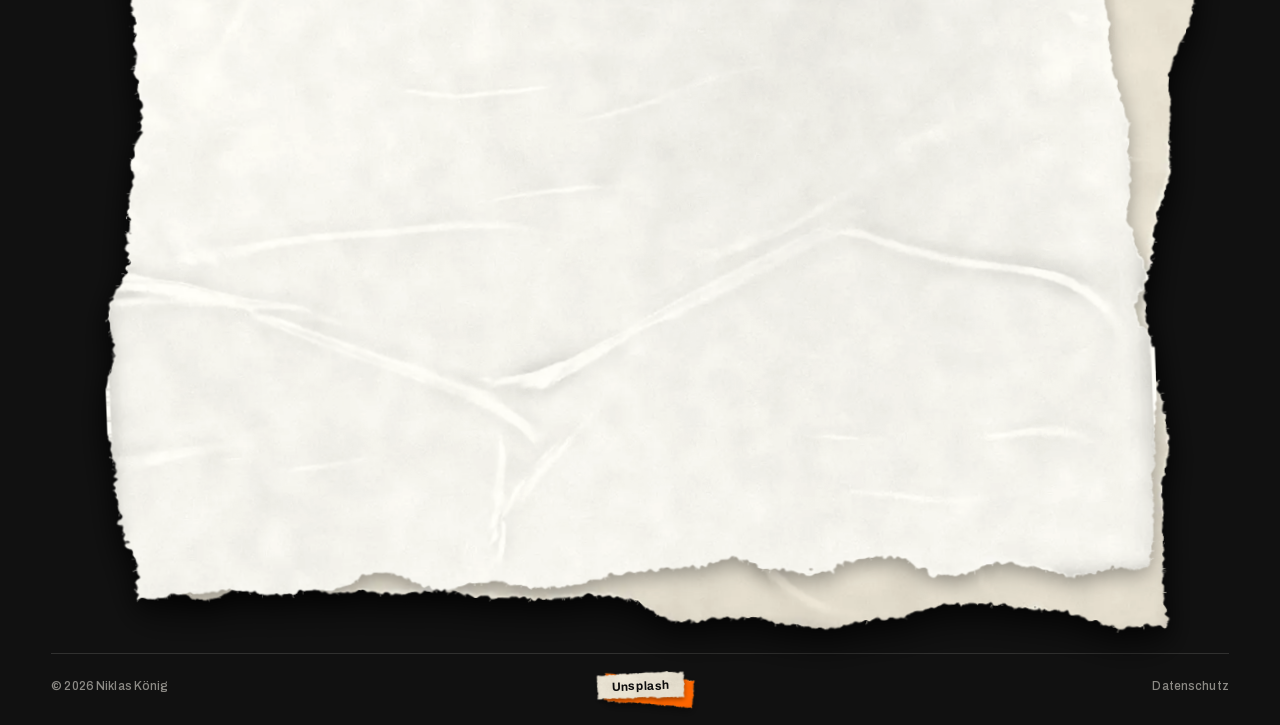
==== commit d8907d3c: "V4: echtes Klebeband, Abzug-Anmutung, feinere Falten, dichtere Wand Co-Authored-By: Claude Opus 5.5 " ====
--- a/index.html
+++ b/index.html
@@ -10,7 +10,7 @@
 <link rel="icon" type="image/png" sizes="512x512" href="/icon-512.png">
 <link rel="apple-touch-icon" href="/apple-touch-icon.png">
 <link rel="preload" href="/fonts/archivo-latin.woff2" as="font" type="font/woff2" crossorigin>
-<link rel="stylesheet" href="/css/style.css?v=31">
+<link rel="stylesheet" href="/css/style.css?v=36">
 </head>
 <body>
 
@@ -32,7 +32,7 @@
         <img class="back" src="/img/paper/face-back.webp" width="1200" height="1200" alt="">
         <img class="photo" src="/img/niklas-1240.webp" width="1240" height="1240" fetchpriority="high" alt="Niklas König">
         <img class="window" src="/img/paper/face-window.webp" width="1200" height="1200" alt="">
-        <i class="tape masking" style="--l:-4%;--t:5%;--w:26%;--r:-36deg"></i>
+        <i class="tape masking" style="--l:-4%;--t:5%;--w:26%;--r:-36deg;--ti:url(/img/tape/m1.webp)"></i>
       </figure>
     </a>
     <p class="roles">
@@ -56,8 +56,8 @@
           <img src="/img/cut/s2.webp" style="--r:3deg;--y:-2%" alt=""><img src="/img/cut/h2.webp" style="--r:-5deg;--y:3%" alt=""><img src="/img/cut/o4.webp" style="--r:4deg;--y:-3%" alt=""><img src="/img/cut/t2.webp" style="--r:-2deg;--y:2%" alt=""><img class="dot" src="/img/cut/dot.webp" style="--r:8deg;--y:34%" alt="">
         </span>
       </h2>
-      <i class="tape masking" style="--l:1%;--t:9%;--w:150px;--r:-34deg"></i>
-      <i class="tape masking" style="--l:84%;--t:10%;--w:140px;--r:31deg"></i>
+      <i class="tape masking" style="--l:1%;--t:9%;--w:150px;--r:-34deg;--ti:url(/img/tape/m3.webp)"></i>
+      <i class="tape masking" style="--l:84%;--t:10%;--w:140px;--r:31deg;--ti:url(/img/tape/m2.webp)"></i>
     </div>
   </section>
 
@@ -65,39 +65,39 @@
 
     <!-- Schilder -->
     <div class="pair">
-      <figure class="scrap print trim" style="--c:2/6;--mt:20%;--r:-1.8deg"><img src="/img/svIlYNz19pQ-1080.webp" srcset="/img/svIlYNz19pQ-640.webp 640w, /img/svIlYNz19pQ-1080.webp 1080w, /img/svIlYNz19pQ-1600.webp 1600w" sizes="(max-width:760px) 62vw, 29vw" width="900" height="1350" loading="lazy" decoding="async" alt="Silhouette aus den Wörtern Liebe und Hass auf dunklem Grund"><i class="sleeve" aria-hidden="true"></i><i class="tape masking t"></i></figure>
-      <figure class="scrap print" style="--c:7/12;--r:2.4deg"><i class="back fo" style="--bx:5%;--by:4%;--br:-5deg" aria-hidden="true"></i><img src="/img/S_MXibn6oHI-1080.webp" srcset="/img/S_MXibn6oHI-640.webp 640w, /img/S_MXibn6oHI-1080.webp 1080w, /img/S_MXibn6oHI-1600.webp 1600w" sizes="(max-width:760px) 62vw, 37vw" width="900" height="1350" loading="lazy" decoding="async" alt="Schild mit der Aufschrift Frit Stop über Schachbrettmuster"><i class="crease" style="--cr:url(/img/assets/crease-1.webp);--co:.75;--cp:30% 20%" aria-hidden="true"></i><i class="tape masking tr"></i></figure>
+      <figure class="scrap print" style="--c:2/6;--mt:20%;--r:-1.8deg"><img src="/img/svIlYNz19pQ-1080.webp" srcset="/img/svIlYNz19pQ-640.webp 640w, /img/svIlYNz19pQ-1080.webp 1080w, /img/svIlYNz19pQ-1600.webp 1600w" sizes="(max-width:760px) 62vw, 29vw" width="900" height="1350" loading="lazy" decoding="async" alt="Silhouette aus den Wörtern Liebe und Hass auf dunklem Grund"><i class="grain" aria-hidden="true"></i><i class="sleeve" aria-hidden="true"></i><i class="tape masking t" style="--ti:url(/img/tape/m4.webp)"></i></figure>
+      <figure class="scrap print" style="--c:7/12;--r:2.4deg"><i class="back fo" style="--bx:5%;--by:4%;--br:-5deg" aria-hidden="true"></i><img src="/img/S_MXibn6oHI-1080.webp" srcset="/img/S_MXibn6oHI-640.webp 640w, /img/S_MXibn6oHI-1080.webp 1080w, /img/S_MXibn6oHI-1600.webp 1600w" sizes="(max-width:760px) 62vw, 37vw" width="900" height="1350" loading="lazy" decoding="async" alt="Schild mit der Aufschrift Frit Stop über Schachbrettmuster"><i class="grain" aria-hidden="true"></i><i class="crease" style="--cr:url(/img/assets/crease-1.webp);--co:.75;--cp:30% 20%" aria-hidden="true"></i><i class="tape masking tr" style="--ti:url(/img/tape/m1.webp)"></i></figure>
     </div>
 
     <!-- Dinge, die sich drehen -->
     <div class="pair quad">
-      <figure class="scrap w dogear" style="--c:1/9;--r:1deg"><img src="/img/wWiVD-IsDns-1080.webp" srcset="/img/wWiVD-IsDns-640.webp 640w, /img/wWiVD-IsDns-1080.webp 1080w, /img/wWiVD-IsDns-1600.webp 1600w" sizes="(max-width:760px) 100vw, 59vw" width="900" height="675" loading="lazy" decoding="async" alt="Blaue Armbanduhr mit Metallarmband"><i class="crease" style="--cr:url(/img/assets/crease-3.webp);--co:.6;--cp:60% 40%" aria-hidden="true"></i><i class="tape masking tl"></i></figure>
-      <figure class="scrap" style="--c:9/13;--mt:9%;--r:2.2deg"><i class="back fc" style="--bx:6%;--by:5%;--br:4deg" aria-hidden="true"></i><img src="/img/lqy07Ffdkoc-1080.webp" srcset="/img/lqy07Ffdkoc-640.webp 640w, /img/lqy07Ffdkoc-1080.webp 1080w, /img/lqy07Ffdkoc-1600.webp 1600w" sizes="(max-width:760px) 62vw, 29vw" width="900" height="1200" loading="lazy" decoding="async" alt="Tonbandgerät mit Spulen"><i class="crease" style="--cr:url(/img/assets/crease-2.webp);--co:.65;--cp:20% 70%" aria-hidden="true"></i><i class="tape orange t"></i></figure>
-      <figure class="scrap frame fc" style="--c:2/6;--row:2;--mt:7%;--r:-2.4deg"><img src="/img/yNxP-sdPEx0-1080.webp" srcset="/img/yNxP-sdPEx0-640.webp 640w, /img/yNxP-sdPEx0-1080.webp 1080w, /img/yNxP-sdPEx0-1600.webp 1600w" sizes="(max-width:760px) 62vw, 29vw" width="900" height="1350" loading="lazy" decoding="async" alt="Flugzeugpropeller im Gegenlicht, schwarzweiß"><i class="tape masking t"></i></figure>
-      <figure class="scrap w" style="--c:7/12;--row:2;--mt:-5%;--r:-3deg;--z:2"><i class="back fo" style="--bx:-3%;--by:6%;--br:4deg" aria-hidden="true"></i><img src="/img/iYcURjI3aZ8-1080.webp" srcset="/img/iYcURjI3aZ8-640.webp 640w, /img/iYcURjI3aZ8-1080.webp 1080w, /img/iYcURjI3aZ8-1600.webp 1600w" sizes="(max-width:760px) 100vw, 37vw" width="900" height="675" loading="lazy" decoding="async" alt="Euromünze mit Eule auf schwarzem Grund"><i class="sleeve s2" aria-hidden="true"></i></figure>
+      <figure class="scrap w dogear" style="--c:1/9;--r:1deg"><img src="/img/wWiVD-IsDns-1080.webp" srcset="/img/wWiVD-IsDns-640.webp 640w, /img/wWiVD-IsDns-1080.webp 1080w, /img/wWiVD-IsDns-1600.webp 1600w" sizes="(max-width:760px) 100vw, 59vw" width="900" height="675" loading="lazy" decoding="async" alt="Blaue Armbanduhr mit Metallarmband"><i class="grain" aria-hidden="true"></i><i class="crease" style="--cr:url(/img/assets/crease-3.webp);--co:.6;--cp:60% 40%" aria-hidden="true"></i><i class="tape masking t" style="left:64%;--ti:url(/img/tape/m3.webp)"></i></figure>
+      <figure class="scrap" style="--c:9/13;--mt:9%;--r:2.2deg"><i class="back fc" style="--bx:6%;--by:5%;--br:4deg" aria-hidden="true"></i><img src="/img/lqy07Ffdkoc-1080.webp" srcset="/img/lqy07Ffdkoc-640.webp 640w, /img/lqy07Ffdkoc-1080.webp 1080w, /img/lqy07Ffdkoc-1600.webp 1600w" sizes="(max-width:760px) 62vw, 29vw" width="900" height="1200" loading="lazy" decoding="async" alt="Tonbandgerät mit Spulen"><i class="grain" aria-hidden="true"></i><i class="crease" style="--cr:url(/img/assets/crease-2.webp);--co:.65;--cp:20% 70%" aria-hidden="true"></i><i class="tape orange t" style="--ti:url(/img/tape/o1.webp)"></i></figure>
+      <figure class="scrap frame fc" style="--c:2/6;--row:2;--mt:7%;--r:-2.4deg"><img src="/img/yNxP-sdPEx0-1080.webp" srcset="/img/yNxP-sdPEx0-640.webp 640w, /img/yNxP-sdPEx0-1080.webp 1080w, /img/yNxP-sdPEx0-1600.webp 1600w" sizes="(max-width:760px) 62vw, 29vw" width="900" height="1350" loading="lazy" decoding="async" alt="Flugzeugpropeller im Gegenlicht, schwarzweiß"><i class="grain" aria-hidden="true"></i><i class="tape masking t" style="--ti:url(/img/tape/m2.webp)"></i></figure>
+      <figure class="scrap w" style="--c:7/12;--row:2;--mt:-5%;--r:-3deg;--z:2"><i class="back fo" style="--bx:-3%;--by:6%;--br:4deg" aria-hidden="true"></i><img src="/img/iYcURjI3aZ8-1080.webp" srcset="/img/iYcURjI3aZ8-640.webp 640w, /img/iYcURjI3aZ8-1080.webp 1080w, /img/iYcURjI3aZ8-1600.webp 1600w" sizes="(max-width:760px) 100vw, 37vw" width="900" height="675" loading="lazy" decoding="async" alt="Euromünze mit Eule auf schwarzem Grund"><i class="grain" aria-hidden="true"></i><i class="sleeve s2" aria-hidden="true"></i></figure>
     </div>
 
     <!-- Autos -->
     <div class="pair">
-      <figure class="scrap" style="--c:1/7;--r:-2deg"><i class="back fo" style="--bx:-4%;--by:3%;--br:-3deg" aria-hidden="true"></i><img src="/img/kGuBcBm0E1g-1080.webp" srcset="/img/kGuBcBm0E1g-640.webp 640w, /img/kGuBcBm0E1g-1080.webp 1080w, /img/kGuBcBm0E1g-1600.webp 1600w" sizes="(max-width:760px) 62vw, 44vw" width="900" height="1200" loading="lazy" decoding="async" alt="Rotes Mustang-Cabrio neben einem grauen Auto"><i class="crease" style="--cr:url(/img/assets/crease-2.webp);--co:.7;--cp:70% 30%" aria-hidden="true"></i><i class="tape masking t"></i></figure>
-      <figure class="scrap tear" style="--c:8/12;--mt:18%;--r:2.4deg"><i class="core" aria-hidden="true"></i><img src="/img/Gth9FScaFCk-1080.webp" srcset="/img/Gth9FScaFCk-640.webp 640w, /img/Gth9FScaFCk-1080.webp 1080w, /img/Gth9FScaFCk-1600.webp 1600w" sizes="(max-width:760px) 62vw, 29vw" width="900" height="1350" loading="lazy" decoding="async" alt="Cadillac-Heckflosse"><i class="crease" style="--cr:url(/img/assets/crease-1.webp);--co:.6;--cp:40% 80%" aria-hidden="true"></i><i class="tape orange t"></i></figure>
+      <figure class="scrap" style="--c:1/7;--r:-2deg"><i class="back fo" style="--bx:-4%;--by:3%;--br:-3deg" aria-hidden="true"></i><img src="/img/kGuBcBm0E1g-1080.webp" srcset="/img/kGuBcBm0E1g-640.webp 640w, /img/kGuBcBm0E1g-1080.webp 1080w, /img/kGuBcBm0E1g-1600.webp 1600w" sizes="(max-width:760px) 62vw, 44vw" width="900" height="1200" loading="lazy" decoding="async" alt="Rotes Mustang-Cabrio neben einem grauen Auto"><i class="grain" aria-hidden="true"></i><i class="crease" style="--cr:url(/img/assets/crease-2.webp);--co:.7;--cp:70% 30%" aria-hidden="true"></i><i class="tape masking t" style="--ti:url(/img/tape/m4.webp)"></i></figure>
+      <figure class="scrap tear" style="--c:8/12;--mt:4%;--r:2.4deg"><i class="core" aria-hidden="true"></i><img src="/img/Gth9FScaFCk-1080.webp" srcset="/img/Gth9FScaFCk-640.webp 640w, /img/Gth9FScaFCk-1080.webp 1080w, /img/Gth9FScaFCk-1600.webp 1600w" sizes="(max-width:760px) 62vw, 29vw" width="900" height="1350" loading="lazy" decoding="async" alt="Cadillac-Heckflosse"><i class="grain" aria-hidden="true"></i><i class="crease" style="--cr:url(/img/assets/crease-1.webp);--co:.6;--cp:40% 80%" aria-hidden="true"></i><i class="tape orange t" style="--ti:url(/img/tape/o2.webp)"></i></figure>
     </div>
 
     <!-- Fassaden -->
     <div class="pair">
-      <figure class="scrap print" style="--c:2/5;--r:1.6deg"><i class="back grid" style="--bx:-9%;--by:5%;--br:-5deg" aria-hidden="true"></i><img src="/img/XPmTnY4AHtk-1080.webp" srcset="/img/XPmTnY4AHtk-640.webp 640w, /img/XPmTnY4AHtk-1080.webp 1080w, /img/XPmTnY4AHtk-1600.webp 1600w" sizes="(max-width:760px) 62vw, 22vw" width="900" height="1600" loading="lazy" decoding="async" alt="Tauben auf einem Betondach vor blauem Himmel"><i class="crease" style="--cr:url(/img/assets/crease-3.webp);--co:.65;--cp:50% 20%" aria-hidden="true"></i><i class="tape orange t"></i></figure>
-      <figure class="scrap" style="--c:6/12;--mt:12%;--r:-1.6deg"><i class="back fc" style="--bx:3%;--by:-3%;--br:2.5deg" aria-hidden="true"></i><img src="/img/qIIUsbRZCtw-1080.webp" srcset="/img/qIIUsbRZCtw-640.webp 640w, /img/qIIUsbRZCtw-1080.webp 1080w, /img/qIIUsbRZCtw-1600.webp 1600w" sizes="(max-width:760px) 62vw, 44vw" width="900" height="1200" loading="lazy" decoding="async" alt="Wohnhaus mit roten und weißen Balkonen"><i class="crease" style="--cr:url(/img/assets/crease-1.webp);--co:.6;--cp:80% 60%" aria-hidden="true"></i><i class="staple" style="left:18%;top:2.4%"></i><i class="staple" style="left:74%;top:2.4%"></i></figure>
+      <figure class="scrap print" style="--c:2/5;--r:1.6deg"><i class="back grid" style="--bx:-9%;--by:5%;--br:-5deg" aria-hidden="true"></i><img src="/img/XPmTnY4AHtk-1080.webp" srcset="/img/XPmTnY4AHtk-640.webp 640w, /img/XPmTnY4AHtk-1080.webp 1080w, /img/XPmTnY4AHtk-1600.webp 1600w" sizes="(max-width:760px) 62vw, 22vw" width="900" height="1600" loading="lazy" decoding="async" alt="Tauben auf einem Betondach vor blauem Himmel"><i class="grain" aria-hidden="true"></i><i class="crease" style="--cr:url(/img/assets/crease-3.webp);--co:.65;--cp:50% 20%" aria-hidden="true"></i><i class="tape orange t" style="--ti:url(/img/tape/o3.webp)"></i></figure>
+      <figure class="scrap" style="--c:6/12;--mt:12%;--r:-1.6deg"><i class="back fc" style="--bx:3%;--by:-3%;--br:2.5deg" aria-hidden="true"></i><img src="/img/qIIUsbRZCtw-1080.webp" srcset="/img/qIIUsbRZCtw-640.webp 640w, /img/qIIUsbRZCtw-1080.webp 1080w, /img/qIIUsbRZCtw-1600.webp 1600w" sizes="(max-width:760px) 62vw, 44vw" width="900" height="1200" loading="lazy" decoding="async" alt="Wohnhaus mit roten und weißen Balkonen"><i class="grain" aria-hidden="true"></i><i class="crease" style="--cr:url(/img/assets/crease-1.webp);--co:.6;--cp:80% 60%" aria-hidden="true"></i><i class="staple" style="left:18%;top:2.4%"></i><i class="staple" style="left:74%;top:2.4%"></i></figure>
     </div>
 
     <!-- Wasser -->
-    <div class="pair">
-      <figure class="scrap frame fc" style="--c:2/6;--r:-2deg"><img src="/img/wElIrmSa0AU-1080.webp" srcset="/img/wElIrmSa0AU-640.webp 640w, /img/wElIrmSa0AU-1080.webp 1080w, /img/wElIrmSa0AU-1600.webp 1600w" sizes="(max-width:760px) 62vw, 29vw" width="900" height="1350" loading="lazy" decoding="async" alt="Gelbe Boje spiegelt sich im ruhigen See"><i class="tape masking t"></i></figure>
-      <figure class="scrap w trim" style="--c:7/13;--mt:14%;--r:1.4deg"><img src="/img/tongwU50wgE-1080.webp" srcset="/img/tongwU50wgE-640.webp 640w, /img/tongwU50wgE-1080.webp 1080w, /img/tongwU50wgE-1600.webp 1600w" sizes="(max-width:760px) 100vw, 44vw" width="900" height="600" loading="lazy" decoding="async" alt="Steg mit Leiter und Tauchverbotsschild am See"><i class="tape masking tl"></i><i class="tape masking tr"></i></figure>
+    <div class="pair tuck">
+      <figure class="scrap frame fc" style="--c:2/6;--r:-2deg"><img src="/img/wElIrmSa0AU-1080.webp" srcset="/img/wElIrmSa0AU-640.webp 640w, /img/wElIrmSa0AU-1080.webp 1080w, /img/wElIrmSa0AU-1600.webp 1600w" sizes="(max-width:760px) 62vw, 29vw" width="900" height="1350" loading="lazy" decoding="async" alt="Gelbe Boje spiegelt sich im ruhigen See"><i class="grain" aria-hidden="true"></i><i class="tape masking t" style="--ti:url(/img/tape/m1.webp)"></i></figure>
+      <figure class="scrap w" style="--c:7/13;--mt:21%;--r:1.4deg"><img src="/img/tongwU50wgE-1080.webp" srcset="/img/tongwU50wgE-640.webp 640w, /img/tongwU50wgE-1080.webp 1080w, /img/tongwU50wgE-1600.webp 1600w" sizes="(max-width:760px) 100vw, 44vw" width="900" height="600" loading="lazy" decoding="async" alt="Steg mit Leiter und Tauchverbotsschild am See"><i class="grain" aria-hidden="true"></i><i class="tape masking tl" style="--ti:url(/img/tape/m3.webp)"></i><i class="tape masking tr" style="--ti:url(/img/tape/m2.webp)"></i></figure>
     </div>
 
     <!-- Finale -->
     <div class="pair finale">
-      <figure class="scrap w" style="--c:2/12;--r:-1deg"><i class="back fc" style="--bx:3%;--by:5%;--br:2.5deg" aria-hidden="true"></i><i class="back fw" style="--bx:-1.5%;--by:1%;--br:-1.2deg" aria-hidden="true"></i><img src="/img/xKY4ZHJDITA-1080.webp" srcset="/img/xKY4ZHJDITA-640.webp 640w, /img/xKY4ZHJDITA-1080.webp 1080w, /img/xKY4ZHJDITA-1600.webp 1600w, /img/xKY4ZHJDITA-2100.webp 2100w" sizes="(max-width:760px) 100vw, 73vw" width="900" height="600" loading="lazy" decoding="async" alt="Milchstraße über Waldbäumen"><i class="tape masking t"></i></figure>
+      <figure class="scrap w" style="--c:2/12;--r:-1deg"><i class="back fc" style="--bx:3%;--by:5%;--br:2.5deg" aria-hidden="true"></i><i class="back fw" style="--bx:-1.5%;--by:1%;--br:-1.2deg" aria-hidden="true"></i><img src="/img/xKY4ZHJDITA-1080.webp" srcset="/img/xKY4ZHJDITA-640.webp 640w, /img/xKY4ZHJDITA-1080.webp 1080w, /img/xKY4ZHJDITA-1600.webp 1600w, /img/xKY4ZHJDITA-2100.webp 2100w" sizes="(max-width:760px) 100vw, 73vw" width="900" height="600" loading="lazy" decoding="async" alt="Milchstraße über Waldbäumen"><i class="grain" aria-hidden="true"></i><i class="tape masking t" style="--ti:url(/img/tape/m4.webp)"></i></figure>
     </div>
 
   </div>
--- a/css/style.css
+++ b/css/style.css
@@ -128,33 +128,23 @@
 .ransom .small img { height: 11.4cqw; }
 .ransom .dot { --jn: jitter-c; --fd: 3.7s; --fdl: -1.9s; }
 
-/* ---------- Klebeband ---------- */
+/* ---------- Klebeband: gescannte Optik, Enden bleiben unverzerrt ---------- */
 .tape {
   position: absolute; z-index: 6;
   left: var(--l, auto); top: var(--t, auto);
-  width: var(--w, 30%); min-width: 56px; max-width: 170px; height: 28px;
+  width: var(--w, 30%); min-width: 60px; max-width: 170px; height: 30px;
   transform: rotate(var(--r, 0deg));
-  isolation: isolate;
-  filter: drop-shadow(0 1px 1.2px rgba(0,0,0,.32));
-}
-.tape::before { content: ""; position: absolute; inset: 0; z-index: -1; clip-path: var(--tear); }
-.tape.masking::before {
-  background:
-    linear-gradient(180deg, rgba(255,255,255,.10), transparent 30%, transparent 70%, rgba(0,0,0,.05)),
-    var(--fiber) 0 0 / 220px,
-    rgba(226, 214, 186, .9);
-  background-blend-mode: normal, soft-light, normal;
-}
-.tape.orange::before {
-  background:
-    linear-gradient(180deg, rgba(255,255,255,.08), transparent 35%, transparent 70%, rgba(0,0,0,.05)),
-    var(--fiber) 0 0 / 220px,
-    rgba(255, 102, 0, .92);
-  background-blend-mode: normal, soft-light, normal;
-}
-.tape.t  { left: 50%; top: -14px; transform: translateX(-50%) rotate(-3deg); }
-.tape.tl { left: -8%; top: 3%; width: 30%; transform: rotate(-40deg); }
-.tape.tr { right: -8%; top: 3%; width: 30%; transform: rotate(38deg); }
+  border-style: solid; border-width: 0 13px;
+  border-image: var(--ti, url(/img/tape/m1.webp)) 0 56 fill / 0 13px / 0 stretch;
+  filter: drop-shadow(0 1px .6px rgba(0,0,0,.3)) drop-shadow(0 2px 4px rgba(0,0,0,.12));
+  pointer-events: none;
+}
+.tape.t  { left: 50%; top: -15px; transform: translateX(-50%) rotate(-2.5deg); }
+.tape.tl, .tape.tr, .tape.br, .tape.bl { width: clamp(70px, 24%, 128px); }
+.tape.tl { left: 0; top: 0; transform: translate(-40%, -20%) rotate(-38deg); }
+.tape.tr { left: auto; right: 0; top: 0; transform: translate(40%, -20%) rotate(38deg); }
+.tape.br { left: auto; right: 0; top: auto; bottom: 0; transform: translate(40%, 20%) rotate(-36deg); }
+.tape.bl { left: 0; top: auto; bottom: 0; transform: translate(-40%, 20%) rotate(36deg); }
 
 /* Tackernadel */
 .staple {
@@ -171,6 +161,7 @@
 .wall { padding: 2vw calc(var(--gut) + 1vw) 10vw; }
 .pair { position: relative; display: grid; grid-template-columns: repeat(12, 1fr); column-gap: 2.4vw; align-items: start; margin-top: 9vw; }
 .pair:first-child { margin-top: 4vw; }
+.pair.tuck { margin-top: -6vw; }
 .scrap {
   grid-row: var(--row, 1); grid-column: var(--c);
   margin-top: var(--mt, 0);
@@ -179,6 +170,16 @@
   filter: var(--paper-shadow);
 }
 .scrap img { position: relative; z-index: 1; width: 100%; }
+/* alle Fotos als Abzug: Schwarz minimal angehoben, Farben eine Spur gedeckter */
+.scrap > img:not(.vinyl), .face .photo { filter: contrast(.95) saturate(.94) brightness(1.015); }
+/* feine Papier-/Druckkoernung auf dem Bild */
+.grain {
+  position: absolute; inset: 0; z-index: 2; pointer-events: none;
+  background: var(--fiber) 0 0 / 300px; mix-blend-mode: soft-light; opacity: .5;
+}
+.print .grain { inset: 10px; }
+.tear .grain { -webkit-mask: url(/img/assets/tear-b.webp) center / 100% 100% no-repeat; mask: url(/img/assets/tear-b.webp) center / 100% 100% no-repeat; }
+.dogear .grain { clip-path: polygon(0 0, calc(100% - 70px) 0, 100% 70px, 100% 100%, 0 100%); }
 
 /* echtes gerissenes Papier hinter dem Foto */
 .frame::before { content: ""; position: absolute; inset: -8% -7% -9% -7%; background: center / 100% 100% no-repeat; }
@@ -211,7 +212,7 @@
 .crease {
   position: absolute; inset: 0; z-index: 2; pointer-events: none;
   background: var(--cr) var(--cp, 50% 50%) / cover no-repeat;
-  mix-blend-mode: soft-light; opacity: var(--co, .7);
+  mix-blend-mode: soft-light; opacity: calc(var(--co, .7) * .62);
 }
 .dogear .crease { clip-path: polygon(0 0, calc(100% - 70px) 0, 100% 70px, 100% 100%, 0 100%); }
 .sleeve.s2 { background-image: url(/img/assets/sleeve-2.webp); inset: -4% -3% -5% -3%; opacity: .7; }
@@ -224,25 +225,15 @@
 
 .print img { border: 10px solid #f3efe6; }
 .dogear img { clip-path: polygon(0 0, calc(100% - 70px) 0, 100% 70px, 100% 100%, 0 100%); }
+.dogear::before {
+  content: ""; position: absolute; top: 0; right: 0; width: 120px; height: 120px; z-index: 2; pointer-events: none;
+  background: linear-gradient(225deg, transparent 29%, rgba(0,0,0,.42) 30%, rgba(0,0,0,0) 46%);
+}
 .dogear::after {
   content: ""; position: absolute; top: 0; right: 0; width: 70px; height: 70px; z-index: 2;
-  background: linear-gradient(225deg, transparent 50%, #cfc7b6 50%, #f2ede3 74%, #d6cdbb);
-  filter: drop-shadow(-3px 4px 4px rgba(0,0,0,.45));
-}
-
-/* Druckzeichen */
-.trim::after {
-  content: ""; position: absolute; inset: -20px; z-index: 0; pointer-events: none;
-  --m: rgba(242,238,230,.45);
-  background:
-    linear-gradient(var(--m) 0 0) left 0 top 20px / 13px 1px no-repeat,
-    linear-gradient(var(--m) 0 0) left 20px top 0 / 1px 13px no-repeat,
-    linear-gradient(var(--m) 0 0) right 0 top 20px / 13px 1px no-repeat,
-    linear-gradient(var(--m) 0 0) right 20px top 0 / 1px 13px no-repeat,
-    linear-gradient(var(--m) 0 0) left 0 bottom 20px / 13px 1px no-repeat,
-    linear-gradient(var(--m) 0 0) left 20px bottom 0 / 1px 13px no-repeat,
-    linear-gradient(var(--m) 0 0) right 0 bottom 20px / 13px 1px no-repeat,
-    linear-gradient(var(--m) 0 0) right 20px bottom 0 / 1px 13px no-repeat;
+  z-index: 3;
+  background: linear-gradient(225deg, transparent 50%, #c9c1b0 50%, #ece6da 64%, #f5f1e8 76%, #ddd5c4);
+  filter: drop-shadow(-2px 3px 2px rgba(0,0,0,.4));
 }
 
 /* ---------- Fuss: einfach aufgedruckt ---------- */
@@ -296,6 +287,7 @@
   .wall { padding: 0 22px 56px; }
   .pair { grid-template-columns: 1fr 1fr; column-gap: 16px; row-gap: 36px; margin-top: 56px; }
   .pair:first-child { margin-top: 40px; }
+  .pair.tuck { margin-top: 56px; }
   .scrap { grid-row: auto; grid-column: auto; margin-top: 0; }
   .scrap.w { grid-column: 1 / -1; }
   .pair:has(.w) .scrap:not(.w) { grid-column: 1 / -1; width: 66%; justify-self: center; margin-top: 0; }
@@ -303,10 +295,15 @@
   .pair.quad .scrap:not(.w) { grid-column: auto; width: auto; }
   .pair.quad .scrap:nth-child(2) { margin-top: 18%; }
   .print img { border-width: 6px; }
-  .tape { height: 21px; min-width: 48px; }
+  .tape { height: 22px; min-width: 50px; border-width: 0 10px; border-image-width: 0 10px; }
   .tape.t { top: -11px; }
-  .trim::after { display: none; }
-  .dogear img, .dogear .crease { clip-path: polygon(0 0, calc(100% - 44px) 0, 100% 44px, 100% 100%, 0 100%); }
+  .tape.tl { transform: translate(-22%, -24%) rotate(-38deg); }
+  .tape.tr { transform: translate(22%, -24%) rotate(38deg); }
+  .tape.tl, .tape.tr { width: 62px; min-width: 0; }
+  .pair.quad + .pair { margin-top: 96px; }
+  .pair.finale { margin-top: 80px; }
+  .dogear img, .dogear .crease, .dogear .grain { clip-path: polygon(0 0, calc(100% - 44px) 0, 100% 44px, 100% 100%, 0 100%); }
+  .dogear::before { width: 76px; height: 76px; }
   .dogear::after { width: 44px; height: 44px; }
 }
 
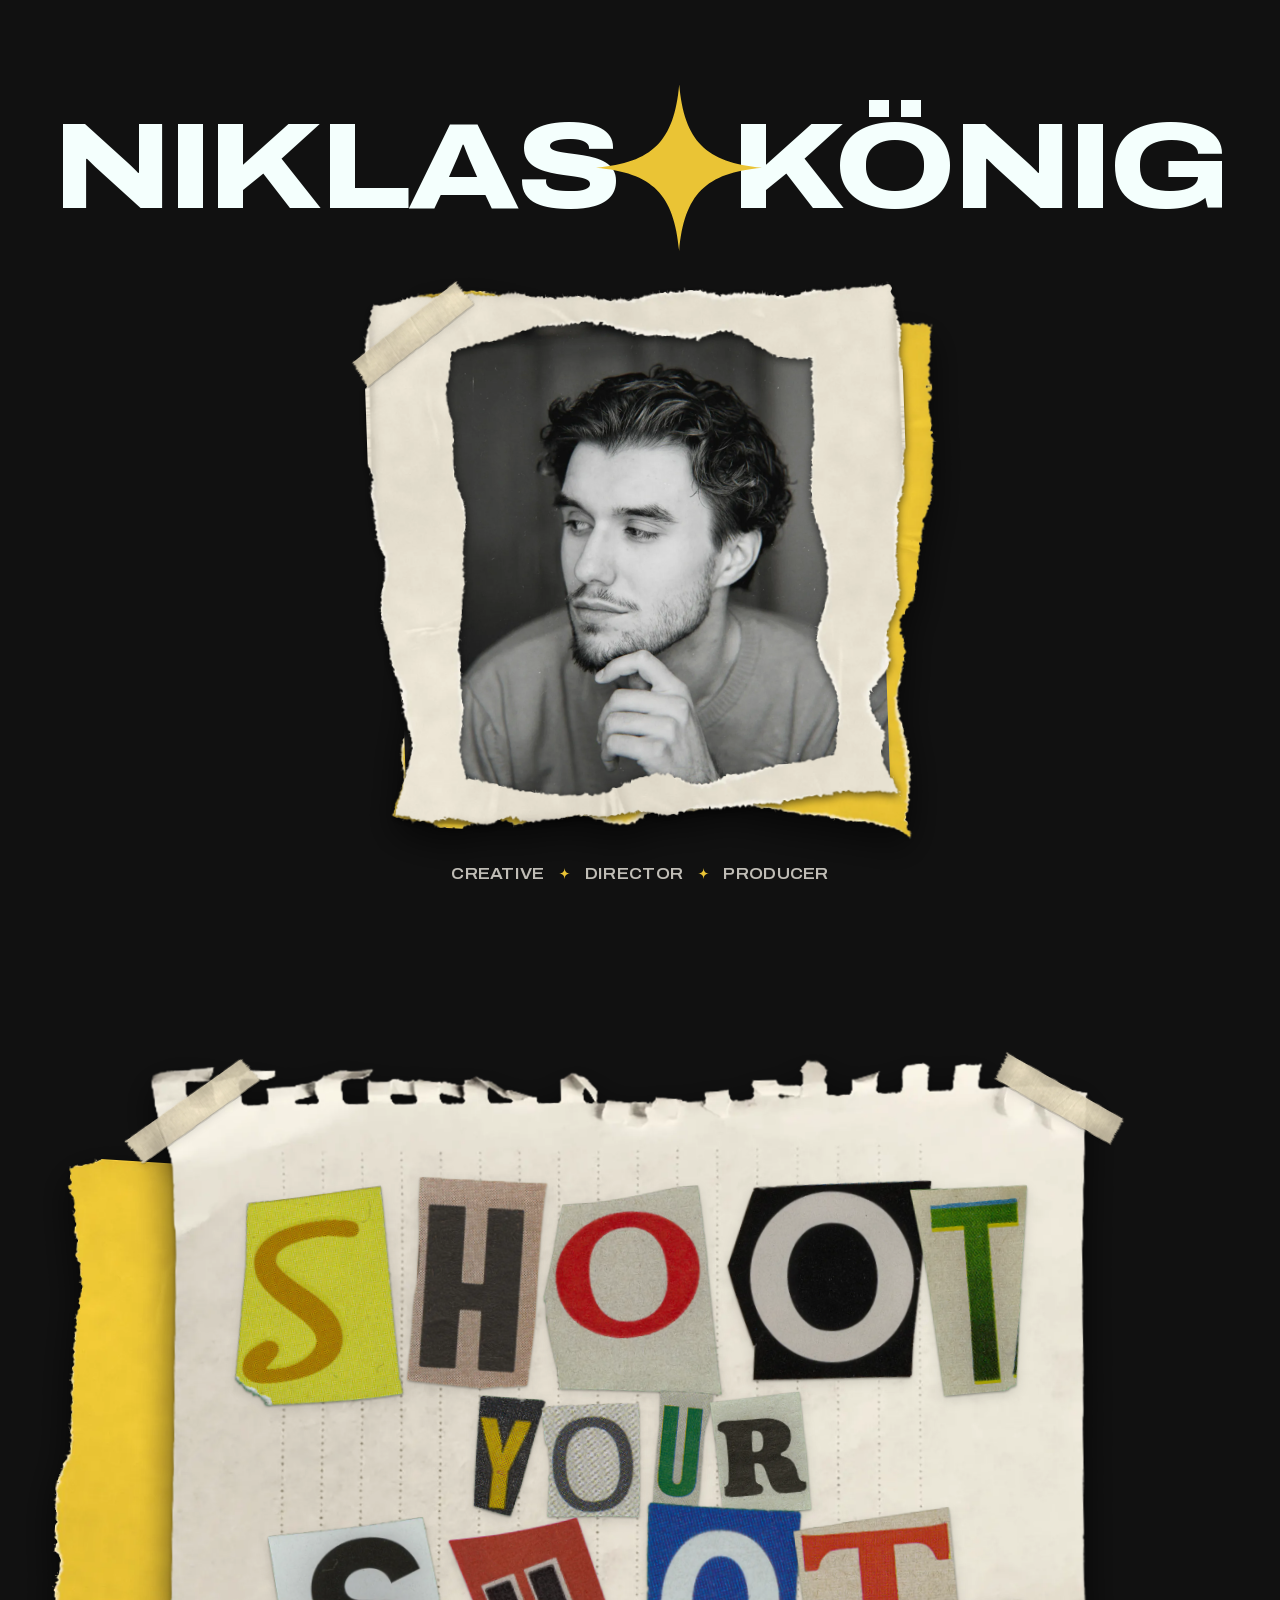
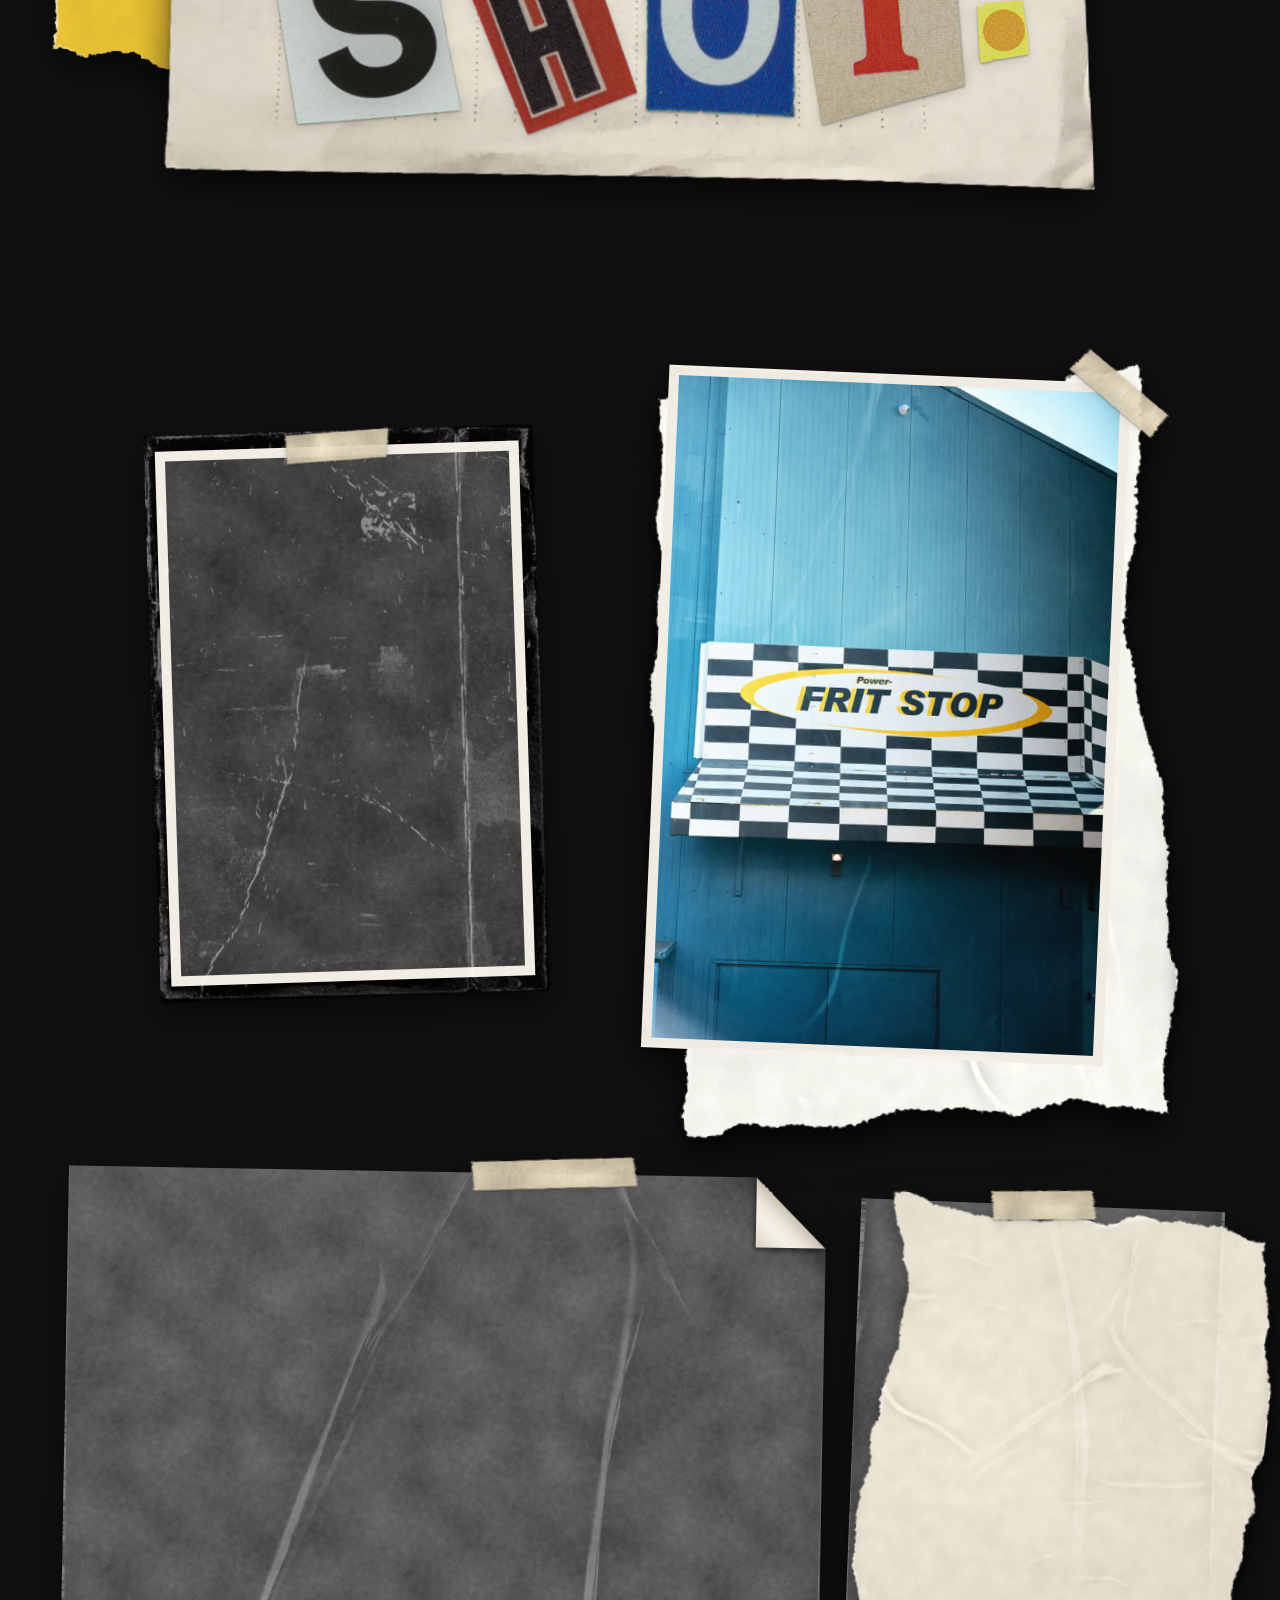
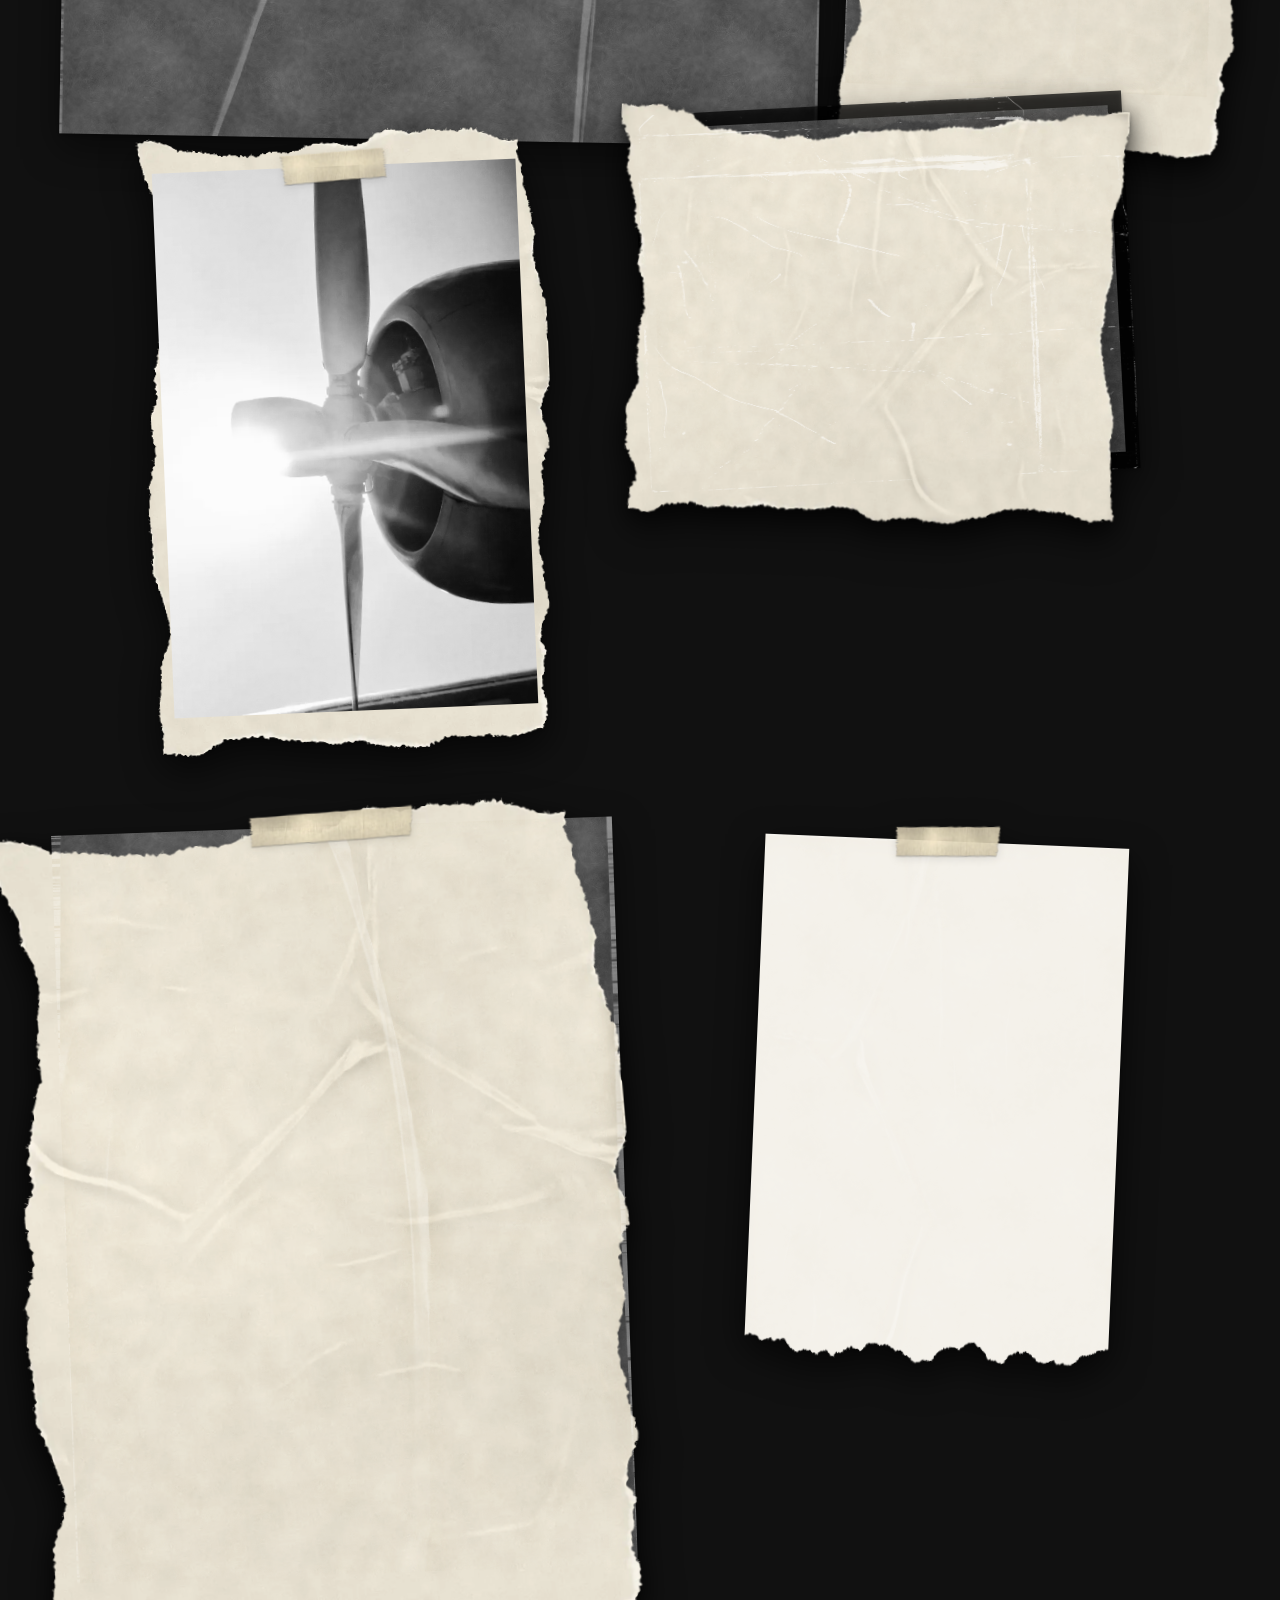
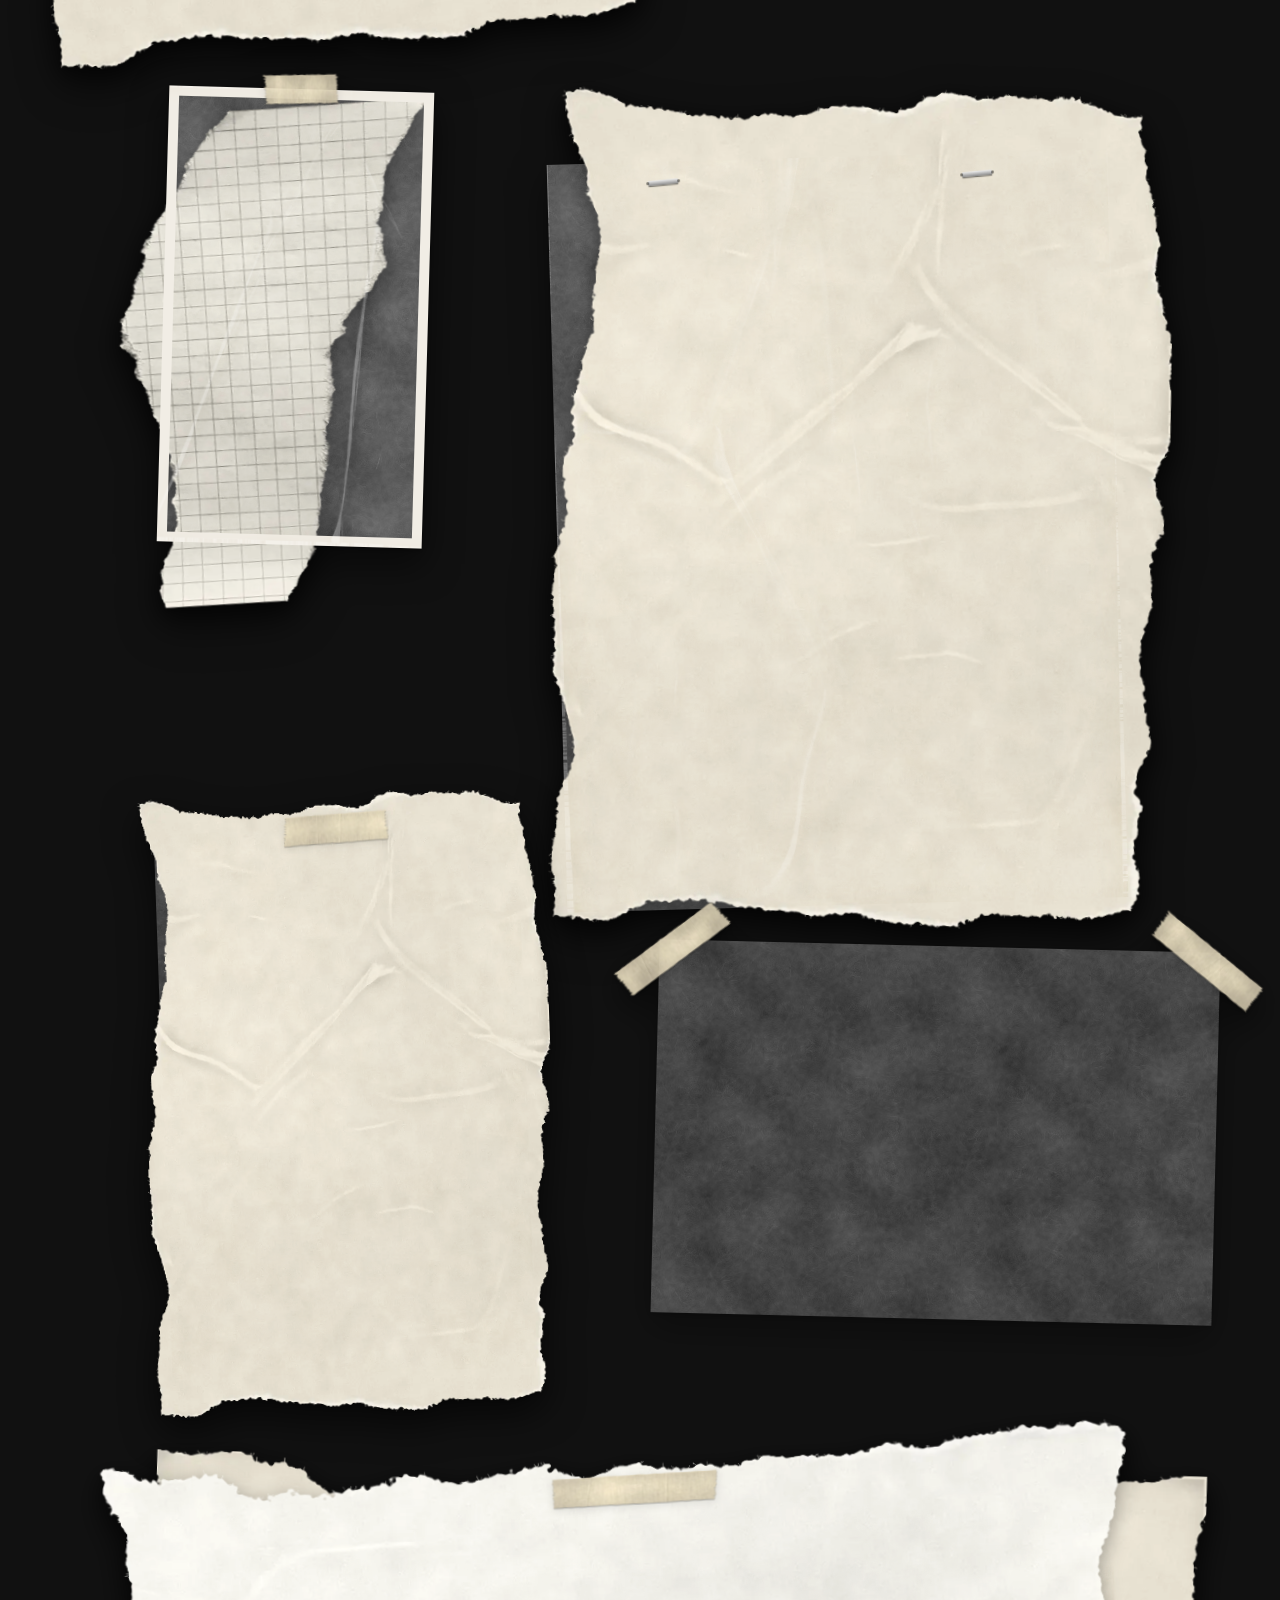
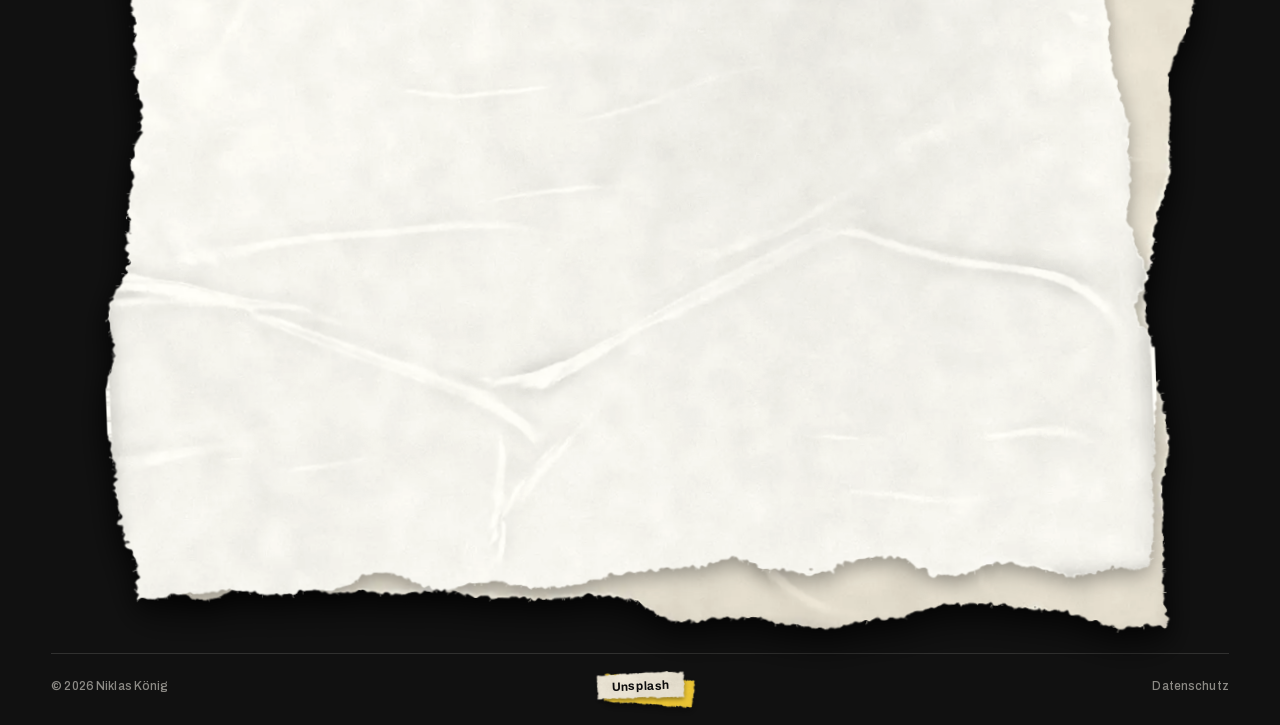
==== commit 17b17da7: "V5: Schwarz/Creme mit Farb-Themes Gelb, Grün, Orange per Klick auf den Stern Co-Authored-By: Claude " ====
--- a/index.html
+++ b/index.html
@@ -10,7 +10,7 @@
 <link rel="icon" type="image/png" sizes="512x512" href="/icon-512.png">
 <link rel="apple-touch-icon" href="/apple-touch-icon.png">
 <link rel="preload" href="/fonts/archivo-latin.woff2" as="font" type="font/woff2" crossorigin>
-<link rel="stylesheet" href="/css/style.css?v=36">
+<link rel="stylesheet" href="/css/style.css?v=42">
 </head>
 <body>
 
@@ -24,12 +24,12 @@
   <section class="hero">
     <h1 class="name">
       <span>Niklas</span>
-      <svg class="name-star" aria-hidden="true"><use href="#star"/></svg>
+      <button class="name-star" type="button" aria-label="Farbe wechseln: Gelb, Grün, Orange"><svg aria-hidden="true"><use href="#star"/></svg></button>
       <span>König</span>
     </h1>
     <a class="face-link" href="https://unsplash.com/@nottwentyseven" rel="noopener" aria-label="Niklas König auf Unsplash">
       <figure class="face">
-        <img class="back" src="/img/paper/face-back.webp" width="1200" height="1200" alt="">
+        <img class="back" src="/img/paper/face-back-y.webp" data-themed="face-back" width="1200" height="1200" alt="">
         <img class="photo" src="/img/niklas-1240.webp" width="1240" height="1240" fetchpriority="high" alt="Niklas König">
         <img class="window" src="/img/paper/face-window.webp" width="1200" height="1200" alt="">
         <i class="tape masking" style="--l:-4%;--t:5%;--w:26%;--r:-36deg;--ti:url(/img/tape/m1.webp)"></i>
@@ -43,7 +43,7 @@
   <!-- ===== Plakat aus Heftausschnitten ===== -->
   <section class="wheat">
     <div class="poster">
-      <img class="poster-back" src="/img/paper/poster-back.webp" width="1300" height="820" alt="">
+      <img class="poster-back" src="/img/paper/poster-back-y.webp" data-themed="poster-back" width="1300" height="820" alt="">
       <img class="poster-sheet" src="/img/assets/notebook.webp" width="2000" height="1592" alt="">
       <h2 class="ransom" aria-label="Shoot your shot.">
         <span class="row big" aria-hidden="true">
@@ -66,26 +66,26 @@
     <!-- Schilder -->
     <div class="pair">
       <figure class="scrap print" style="--c:2/6;--mt:20%;--r:-1.8deg"><img src="/img/svIlYNz19pQ-1080.webp" srcset="/img/svIlYNz19pQ-640.webp 640w, /img/svIlYNz19pQ-1080.webp 1080w, /img/svIlYNz19pQ-1600.webp 1600w" sizes="(max-width:760px) 62vw, 29vw" width="900" height="1350" loading="lazy" decoding="async" alt="Silhouette aus den Wörtern Liebe und Hass auf dunklem Grund"><i class="grain" aria-hidden="true"></i><i class="sleeve" aria-hidden="true"></i><i class="tape masking t" style="--ti:url(/img/tape/m4.webp)"></i></figure>
-      <figure class="scrap print" style="--c:7/12;--r:2.4deg"><i class="back fo" style="--bx:5%;--by:4%;--br:-5deg" aria-hidden="true"></i><img src="/img/S_MXibn6oHI-1080.webp" srcset="/img/S_MXibn6oHI-640.webp 640w, /img/S_MXibn6oHI-1080.webp 1080w, /img/S_MXibn6oHI-1600.webp 1600w" sizes="(max-width:760px) 62vw, 37vw" width="900" height="1350" loading="lazy" decoding="async" alt="Schild mit der Aufschrift Frit Stop über Schachbrettmuster"><i class="grain" aria-hidden="true"></i><i class="crease" style="--cr:url(/img/assets/crease-1.webp);--co:.75;--cp:30% 20%" aria-hidden="true"></i><i class="tape masking tr" style="--ti:url(/img/tape/m1.webp)"></i></figure>
+      <figure class="scrap print" style="--c:7/12;--r:2.4deg"><i class="back fw" style="--bx:5%;--by:4%;--br:-5deg" aria-hidden="true"></i><img src="/img/S_MXibn6oHI-1080.webp" srcset="/img/S_MXibn6oHI-640.webp 640w, /img/S_MXibn6oHI-1080.webp 1080w, /img/S_MXibn6oHI-1600.webp 1600w" sizes="(max-width:760px) 62vw, 37vw" width="900" height="1350" loading="lazy" decoding="async" alt="Schild mit der Aufschrift Frit Stop über Schachbrettmuster"><i class="grain" aria-hidden="true"></i><i class="crease" style="--cr:url(/img/assets/crease-1.webp);--co:.75;--cp:30% 20%" aria-hidden="true"></i><i class="tape masking tr" style="--ti:url(/img/tape/m1.webp)"></i></figure>
     </div>
 
     <!-- Dinge, die sich drehen -->
     <div class="pair quad">
       <figure class="scrap w dogear" style="--c:1/9;--r:1deg"><img src="/img/wWiVD-IsDns-1080.webp" srcset="/img/wWiVD-IsDns-640.webp 640w, /img/wWiVD-IsDns-1080.webp 1080w, /img/wWiVD-IsDns-1600.webp 1600w" sizes="(max-width:760px) 100vw, 59vw" width="900" height="675" loading="lazy" decoding="async" alt="Blaue Armbanduhr mit Metallarmband"><i class="grain" aria-hidden="true"></i><i class="crease" style="--cr:url(/img/assets/crease-3.webp);--co:.6;--cp:60% 40%" aria-hidden="true"></i><i class="tape masking t" style="left:64%;--ti:url(/img/tape/m3.webp)"></i></figure>
-      <figure class="scrap" style="--c:9/13;--mt:9%;--r:2.2deg"><i class="back fc" style="--bx:6%;--by:5%;--br:4deg" aria-hidden="true"></i><img src="/img/lqy07Ffdkoc-1080.webp" srcset="/img/lqy07Ffdkoc-640.webp 640w, /img/lqy07Ffdkoc-1080.webp 1080w, /img/lqy07Ffdkoc-1600.webp 1600w" sizes="(max-width:760px) 62vw, 29vw" width="900" height="1200" loading="lazy" decoding="async" alt="Tonbandgerät mit Spulen"><i class="grain" aria-hidden="true"></i><i class="crease" style="--cr:url(/img/assets/crease-2.webp);--co:.65;--cp:20% 70%" aria-hidden="true"></i><i class="tape orange t" style="--ti:url(/img/tape/o1.webp)"></i></figure>
+      <figure class="scrap" style="--c:9/13;--mt:9%;--r:2.2deg"><i class="back fc" style="--bx:6%;--by:5%;--br:4deg" aria-hidden="true"></i><img src="/img/lqy07Ffdkoc-1080.webp" srcset="/img/lqy07Ffdkoc-640.webp 640w, /img/lqy07Ffdkoc-1080.webp 1080w, /img/lqy07Ffdkoc-1600.webp 1600w" sizes="(max-width:760px) 62vw, 29vw" width="900" height="1200" loading="lazy" decoding="async" alt="Tonbandgerät mit Spulen"><i class="grain" aria-hidden="true"></i><i class="crease" style="--cr:url(/img/assets/crease-2.webp);--co:.65;--cp:20% 70%" aria-hidden="true"></i><i class="tape masking t" style="--ti:url(/img/tape/m3.webp)"></i></figure>
       <figure class="scrap frame fc" style="--c:2/6;--row:2;--mt:7%;--r:-2.4deg"><img src="/img/yNxP-sdPEx0-1080.webp" srcset="/img/yNxP-sdPEx0-640.webp 640w, /img/yNxP-sdPEx0-1080.webp 1080w, /img/yNxP-sdPEx0-1600.webp 1600w" sizes="(max-width:760px) 62vw, 29vw" width="900" height="1350" loading="lazy" decoding="async" alt="Flugzeugpropeller im Gegenlicht, schwarzweiß"><i class="grain" aria-hidden="true"></i><i class="tape masking t" style="--ti:url(/img/tape/m2.webp)"></i></figure>
-      <figure class="scrap w" style="--c:7/12;--row:2;--mt:-5%;--r:-3deg;--z:2"><i class="back fo" style="--bx:-3%;--by:6%;--br:4deg" aria-hidden="true"></i><img src="/img/iYcURjI3aZ8-1080.webp" srcset="/img/iYcURjI3aZ8-640.webp 640w, /img/iYcURjI3aZ8-1080.webp 1080w, /img/iYcURjI3aZ8-1600.webp 1600w" sizes="(max-width:760px) 100vw, 37vw" width="900" height="675" loading="lazy" decoding="async" alt="Euromünze mit Eule auf schwarzem Grund"><i class="grain" aria-hidden="true"></i><i class="sleeve s2" aria-hidden="true"></i></figure>
+      <figure class="scrap w" style="--c:7/12;--row:2;--mt:-5%;--r:-3deg;--z:2"><i class="back fc" style="--bx:-3%;--by:6%;--br:4deg" aria-hidden="true"></i><img src="/img/iYcURjI3aZ8-1080.webp" srcset="/img/iYcURjI3aZ8-640.webp 640w, /img/iYcURjI3aZ8-1080.webp 1080w, /img/iYcURjI3aZ8-1600.webp 1600w" sizes="(max-width:760px) 100vw, 37vw" width="900" height="675" loading="lazy" decoding="async" alt="Euromünze mit Eule auf schwarzem Grund"><i class="grain" aria-hidden="true"></i><i class="sleeve s2" aria-hidden="true"></i></figure>
     </div>
 
     <!-- Autos -->
     <div class="pair">
-      <figure class="scrap" style="--c:1/7;--r:-2deg"><i class="back fo" style="--bx:-4%;--by:3%;--br:-3deg" aria-hidden="true"></i><img src="/img/kGuBcBm0E1g-1080.webp" srcset="/img/kGuBcBm0E1g-640.webp 640w, /img/kGuBcBm0E1g-1080.webp 1080w, /img/kGuBcBm0E1g-1600.webp 1600w" sizes="(max-width:760px) 62vw, 44vw" width="900" height="1200" loading="lazy" decoding="async" alt="Rotes Mustang-Cabrio neben einem grauen Auto"><i class="grain" aria-hidden="true"></i><i class="crease" style="--cr:url(/img/assets/crease-2.webp);--co:.7;--cp:70% 30%" aria-hidden="true"></i><i class="tape masking t" style="--ti:url(/img/tape/m4.webp)"></i></figure>
-      <figure class="scrap tear" style="--c:8/12;--mt:4%;--r:2.4deg"><i class="core" aria-hidden="true"></i><img src="/img/Gth9FScaFCk-1080.webp" srcset="/img/Gth9FScaFCk-640.webp 640w, /img/Gth9FScaFCk-1080.webp 1080w, /img/Gth9FScaFCk-1600.webp 1600w" sizes="(max-width:760px) 62vw, 29vw" width="900" height="1350" loading="lazy" decoding="async" alt="Cadillac-Heckflosse"><i class="grain" aria-hidden="true"></i><i class="crease" style="--cr:url(/img/assets/crease-1.webp);--co:.6;--cp:40% 80%" aria-hidden="true"></i><i class="tape orange t" style="--ti:url(/img/tape/o2.webp)"></i></figure>
+      <figure class="scrap" style="--c:1/7;--r:-2deg"><i class="back fc" style="--bx:-4%;--by:3%;--br:-3deg" aria-hidden="true"></i><img src="/img/kGuBcBm0E1g-1080.webp" srcset="/img/kGuBcBm0E1g-640.webp 640w, /img/kGuBcBm0E1g-1080.webp 1080w, /img/kGuBcBm0E1g-1600.webp 1600w" sizes="(max-width:760px) 62vw, 44vw" width="900" height="1200" loading="lazy" decoding="async" alt="Rotes Mustang-Cabrio neben einem grauen Auto"><i class="grain" aria-hidden="true"></i><i class="crease" style="--cr:url(/img/assets/crease-2.webp);--co:.7;--cp:70% 30%" aria-hidden="true"></i><i class="tape masking t" style="--ti:url(/img/tape/m4.webp)"></i></figure>
+      <figure class="scrap tear" style="--c:8/12;--mt:4%;--r:2.4deg"><i class="core" aria-hidden="true"></i><img src="/img/Gth9FScaFCk-1080.webp" srcset="/img/Gth9FScaFCk-640.webp 640w, /img/Gth9FScaFCk-1080.webp 1080w, /img/Gth9FScaFCk-1600.webp 1600w" sizes="(max-width:760px) 62vw, 29vw" width="900" height="1350" loading="lazy" decoding="async" alt="Cadillac-Heckflosse"><i class="grain" aria-hidden="true"></i><i class="crease" style="--cr:url(/img/assets/crease-1.webp);--co:.6;--cp:40% 80%" aria-hidden="true"></i><i class="tape masking t" style="--ti:url(/img/tape/m4.webp)"></i></figure>
     </div>
 
     <!-- Fassaden -->
     <div class="pair">
-      <figure class="scrap print" style="--c:2/5;--r:1.6deg"><i class="back grid" style="--bx:-9%;--by:5%;--br:-5deg" aria-hidden="true"></i><img src="/img/XPmTnY4AHtk-1080.webp" srcset="/img/XPmTnY4AHtk-640.webp 640w, /img/XPmTnY4AHtk-1080.webp 1080w, /img/XPmTnY4AHtk-1600.webp 1600w" sizes="(max-width:760px) 62vw, 22vw" width="900" height="1600" loading="lazy" decoding="async" alt="Tauben auf einem Betondach vor blauem Himmel"><i class="grain" aria-hidden="true"></i><i class="crease" style="--cr:url(/img/assets/crease-3.webp);--co:.65;--cp:50% 20%" aria-hidden="true"></i><i class="tape orange t" style="--ti:url(/img/tape/o3.webp)"></i></figure>
+      <figure class="scrap print" style="--c:2/5;--r:1.6deg"><i class="back grid" style="--bx:-9%;--by:5%;--br:-5deg" aria-hidden="true"></i><img src="/img/XPmTnY4AHtk-1080.webp" srcset="/img/XPmTnY4AHtk-640.webp 640w, /img/XPmTnY4AHtk-1080.webp 1080w, /img/XPmTnY4AHtk-1600.webp 1600w" sizes="(max-width:760px) 62vw, 22vw" width="900" height="1600" loading="lazy" decoding="async" alt="Tauben auf einem Betondach vor blauem Himmel"><i class="grain" aria-hidden="true"></i><i class="crease" style="--cr:url(/img/assets/crease-3.webp);--co:.65;--cp:50% 20%" aria-hidden="true"></i><i class="tape masking t" style="--ti:url(/img/tape/m2.webp)"></i></figure>
       <figure class="scrap" style="--c:6/12;--mt:12%;--r:-1.6deg"><i class="back fc" style="--bx:3%;--by:-3%;--br:2.5deg" aria-hidden="true"></i><img src="/img/qIIUsbRZCtw-1080.webp" srcset="/img/qIIUsbRZCtw-640.webp 640w, /img/qIIUsbRZCtw-1080.webp 1080w, /img/qIIUsbRZCtw-1600.webp 1600w" sizes="(max-width:760px) 62vw, 44vw" width="900" height="1200" loading="lazy" decoding="async" alt="Wohnhaus mit roten und weißen Balkonen"><i class="grain" aria-hidden="true"></i><i class="crease" style="--cr:url(/img/assets/crease-1.webp);--co:.6;--cp:80% 60%" aria-hidden="true"></i><i class="staple" style="left:18%;top:2.4%"></i><i class="staple" style="left:74%;top:2.4%"></i></figure>
     </div>
 
@@ -109,6 +109,27 @@
   <a class="end" href="/datenschutz.html">Datenschutz</a>
 </footer>
 
-<script>document.getElementById('y').textContent = new Date().getFullYear();</script>
+<script>
+document.getElementById('y').textContent = new Date().getFullYear();
+// Farb-Theme: Klick auf den Stern wechselt Gelb -> Gruen -> Orange
+(() => {
+  const order = ['y', 'g', 'o'];
+  const root = document.documentElement;
+  const apply = (k) => {
+    root.dataset.theme = k;
+    document.querySelectorAll('[data-themed]').forEach((img) => { img.src = `/img/paper/${img.dataset.themed}-${k}.webp`; });
+  };
+  let k = 'y';
+  try { const saved = localStorage.getItem('nk-theme'); if (order.includes(saved)) k = saved; } catch (e) {}
+  if (k !== 'y') apply(k);
+  // die anderen Boegen vorladen, damit der Wechsel sofort sitzt
+  addEventListener('load', () => order.forEach((t) => ['face-back', 'poster-back', 'label'].forEach((n) => { new Image().src = `/img/paper/${n}-${t}.webp`; })));
+  document.querySelector('.name-star').addEventListener('click', () => {
+    k = order[(order.indexOf(k) + 1) % order.length];
+    apply(k);
+    try { localStorage.setItem('nk-theme', k); } catch (e) {}
+  });
+})();
+</script>
 </body>
 </html>
--- a/css/style.css
+++ b/css/style.css
@@ -1,4 +1,4 @@
-/* nkoenig.studio V2 — Mixed-Media-Collage: klarer Grund, echtes Papier, Heftausschnitte, #ff6600 */
+/* nkoenig.studio V5 — Mixed-Media-Collage: Schwarz, Creme, Gelb #eac435, Rot als winziger Akzent */
 
 @font-face {
   font-family: "Archivo";
@@ -11,9 +11,10 @@
 }
 
 :root {
-  --o: #ff6600;
+  --o: #eac435;      /* Sprite-Gelb: Sterne, Akzente */
+  --r: #b80c09;      /* Coca-Cola-Rot, nur als Akzent */
   --ink: #0d0d0d;
-  --chalk: #f2eee6;
+  --chalk: #f4fffd;
   --gut: 4vw;
   --fiber: url(/img/tex/fiber.webp);
   --tear: polygon(1.2% 0, 98.6% 0, 100% 9%, 98.9% 21%, 99.6% 33%, 98.4% 46%, 99.8% 58%, 98.7% 71%, 99.5% 84%, 98.2% 100%, 1.6% 100%, 0 88%, 1.3% 76%, .3% 63%, 1.5% 51%, .2% 39%, 1.4% 27%, 0 14%);
@@ -43,7 +44,19 @@
   font-size: min(9.5vw, 156px); line-height: .82; letter-spacing: -.035em;
   text-transform: uppercase;
 }
-.name-star { width: min(13vw, 210px); height: min(17vw, 270px); fill: var(--o); flex: none; margin: 0 -2.4vw 0 -1.6vw; position: relative; z-index: 2; }
+.name-star {
+  width: min(13vw, 210px); height: min(17vw, 270px); flex: none;
+  margin: 0 -2.4vw 0 -1.6vw; padding: 0; border: 0; background: none;
+  position: relative; z-index: 2; cursor: pointer; color: inherit;
+  -webkit-tap-highlight-color: transparent;
+}
+.name-star svg { width: 100%; height: 100%; fill: var(--o); display: block; transition: transform .45s cubic-bezier(.3,1.6,.5,1), fill .2s; }
+.name-star:hover svg { transform: rotate(18deg) scale(1.04); }
+.name-star:active svg { transform: rotate(45deg) scale(.92); }
+.name-star:focus-visible { outline: 2px solid var(--o); outline-offset: 6px; border-radius: 50%; }
+/* Farb-Themes: Gelb (Standard), Gruen, Orange */
+html[data-theme="g"] { --o: #138a36; }
+html[data-theme="o"] { --o: #ff6600; }
 
 .face-link { display: block; position: relative; z-index: 2; }
 .face-link:focus-visible { outline: 2px solid var(--o); outline-offset: 10px; }
@@ -184,9 +197,7 @@
 /* echtes gerissenes Papier hinter dem Foto */
 .frame::before { content: ""; position: absolute; inset: -8% -7% -9% -7%; background: center / 100% 100% no-repeat; }
 .frame.w::before { inset: -11% -5% -12% -5%; }
-.frame.fo::before { background-image: url(/img/paper/frame-o-p.webp); }
 .frame.fc::before { background-image: url(/img/paper/frame-c-p.webp); }
-.frame.w.fo::before { background-image: url(/img/paper/frame-o-l.webp); }
 .frame.w.fc::before { background-image: url(/img/paper/frame-c-l.webp); }
 
 /* Abzug in zerkratzter Klarsichtfolie: schwarz = durchsichtig */
@@ -202,10 +213,9 @@
   transform: translate(var(--bx, 0), var(--by, 0)) rotate(var(--br, 0deg));
   filter: drop-shadow(0 6px 10px rgba(0,0,0,.35));
 }
-.back.fo { background-image: url(/img/paper/frame-o-p.webp); }
 .back.fc { background-image: url(/img/paper/frame-c-p.webp); }
-.w .back.fo { background-image: url(/img/paper/frame-o-l.webp); inset: -10% -5% -11% -5%; }
 .w .back.fc { background-image: url(/img/paper/frame-c-l.webp); inset: -10% -5% -11% -5%; }
+.back.fw { background-image: url(/img/paper/frame-w-p.webp); }
 .w .back.fw { background-image: url(/img/paper/frame-w-l.webp); inset: -10% -5% -11% -5%; }
 .back.grid { background-image: url(/img/assets/grid.webp); inset: -6% -22% -10% -14%; }
 /* ... auf dem Foto echte Knitterfalten (wie Ebenenmodus "Weiches Licht") ... */
@@ -260,7 +270,7 @@
   background: center / 100% 100% no-repeat;
 }
 .foot .mid::before { z-index: -1; background-image: url(/img/paper/label-c.webp); filter: drop-shadow(0 2px 2px rgba(0,0,0,.4)); }
-.foot .mid::after { z-index: -2; inset: -1px -3px -2px -1px; background-image: url(/img/paper/label-o.webp); transform: translate(7px, 5px) rotate(6.5deg); filter: drop-shadow(0 3px 4px rgba(0,0,0,.45)); }
+.foot .mid::after { z-index: -2; inset: -1px -3px -2px -1px; background-image: url(/img/paper/label-y.webp); transform: translate(7px, 5px) rotate(6.5deg); filter: drop-shadow(0 3px 4px rgba(0,0,0,.45)); }
 .foot .mid:hover { color: var(--ink); transform: rotate(0deg) translateY(-2px); }
 .foot a:hover { color: var(--o); }
 
@@ -310,3 +320,6 @@
 @media (prefers-reduced-motion: reduce) {
   .ransom img { animation: none; }
 }
+
+html[data-theme="g"] .foot .mid::after { background-image: url(/img/paper/label-g.webp); }
+html[data-theme="o"] .foot .mid::after { background-image: url(/img/paper/label-o.webp); }
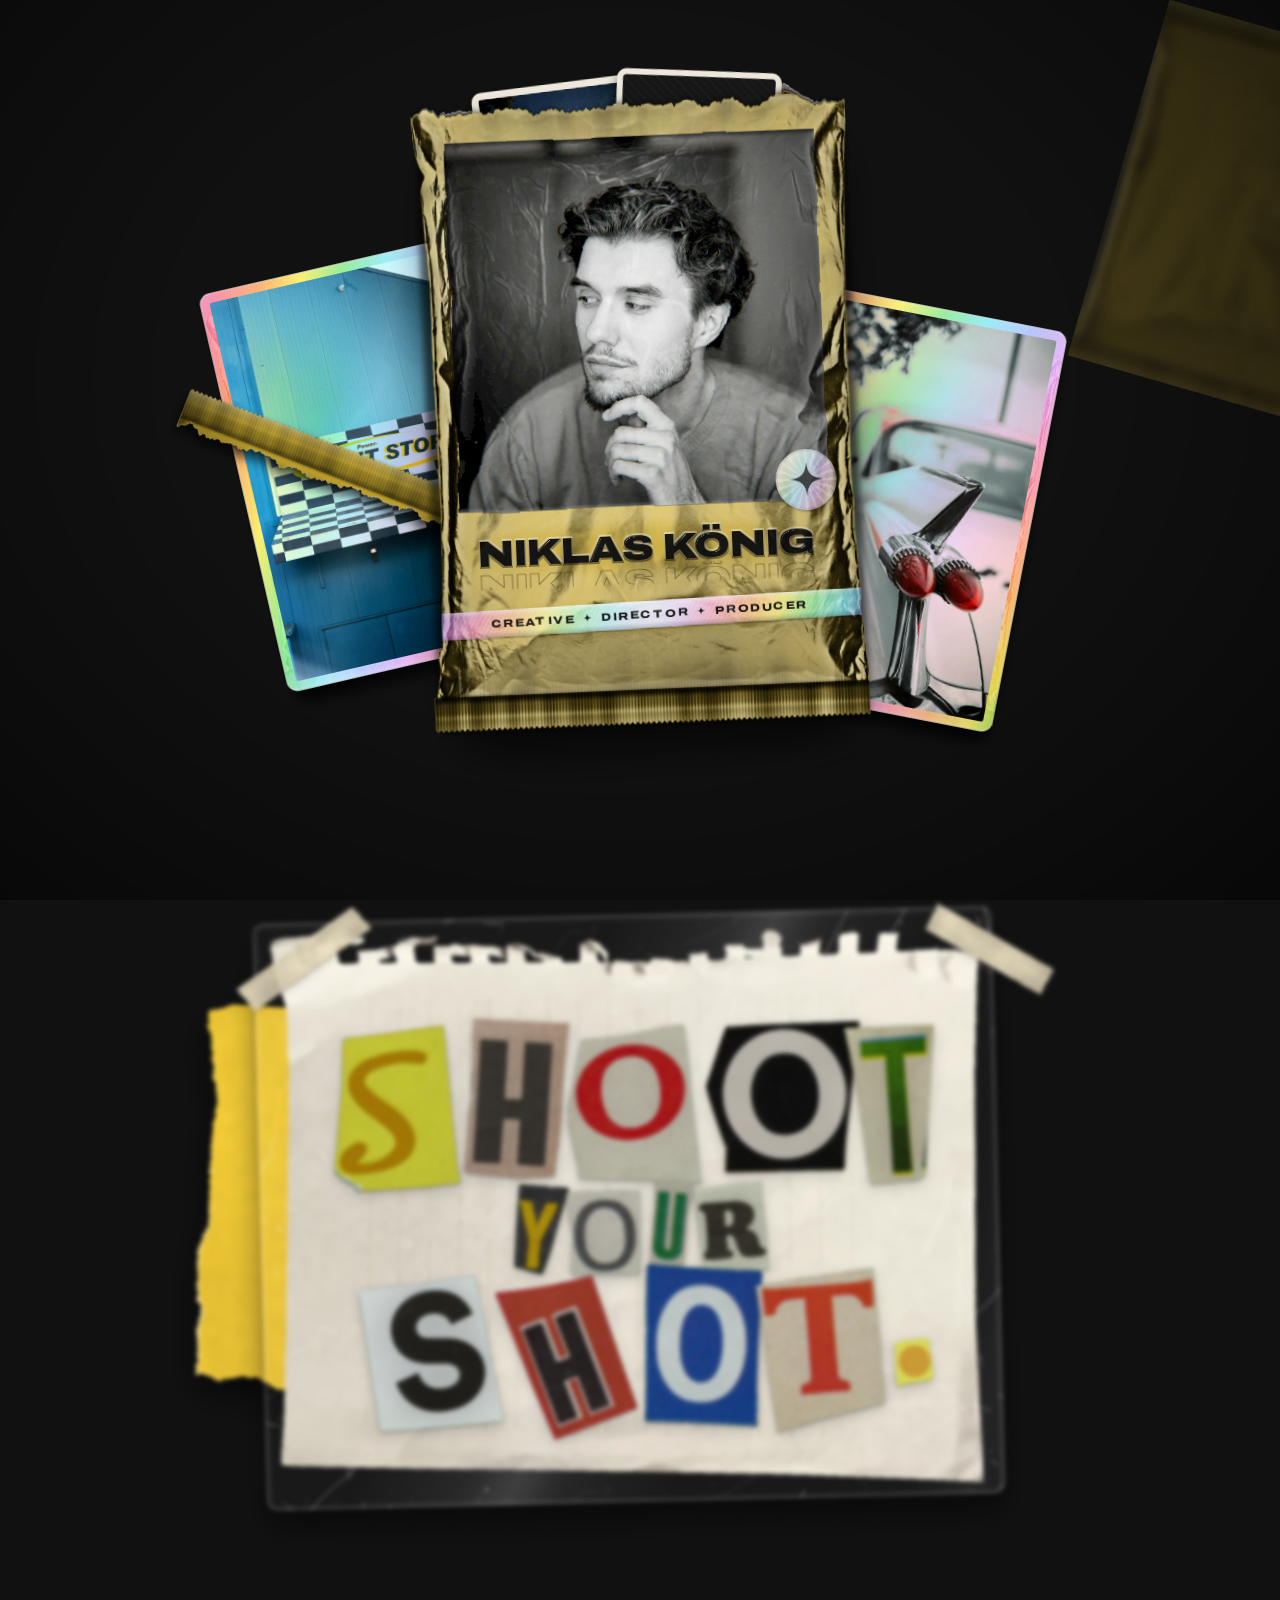
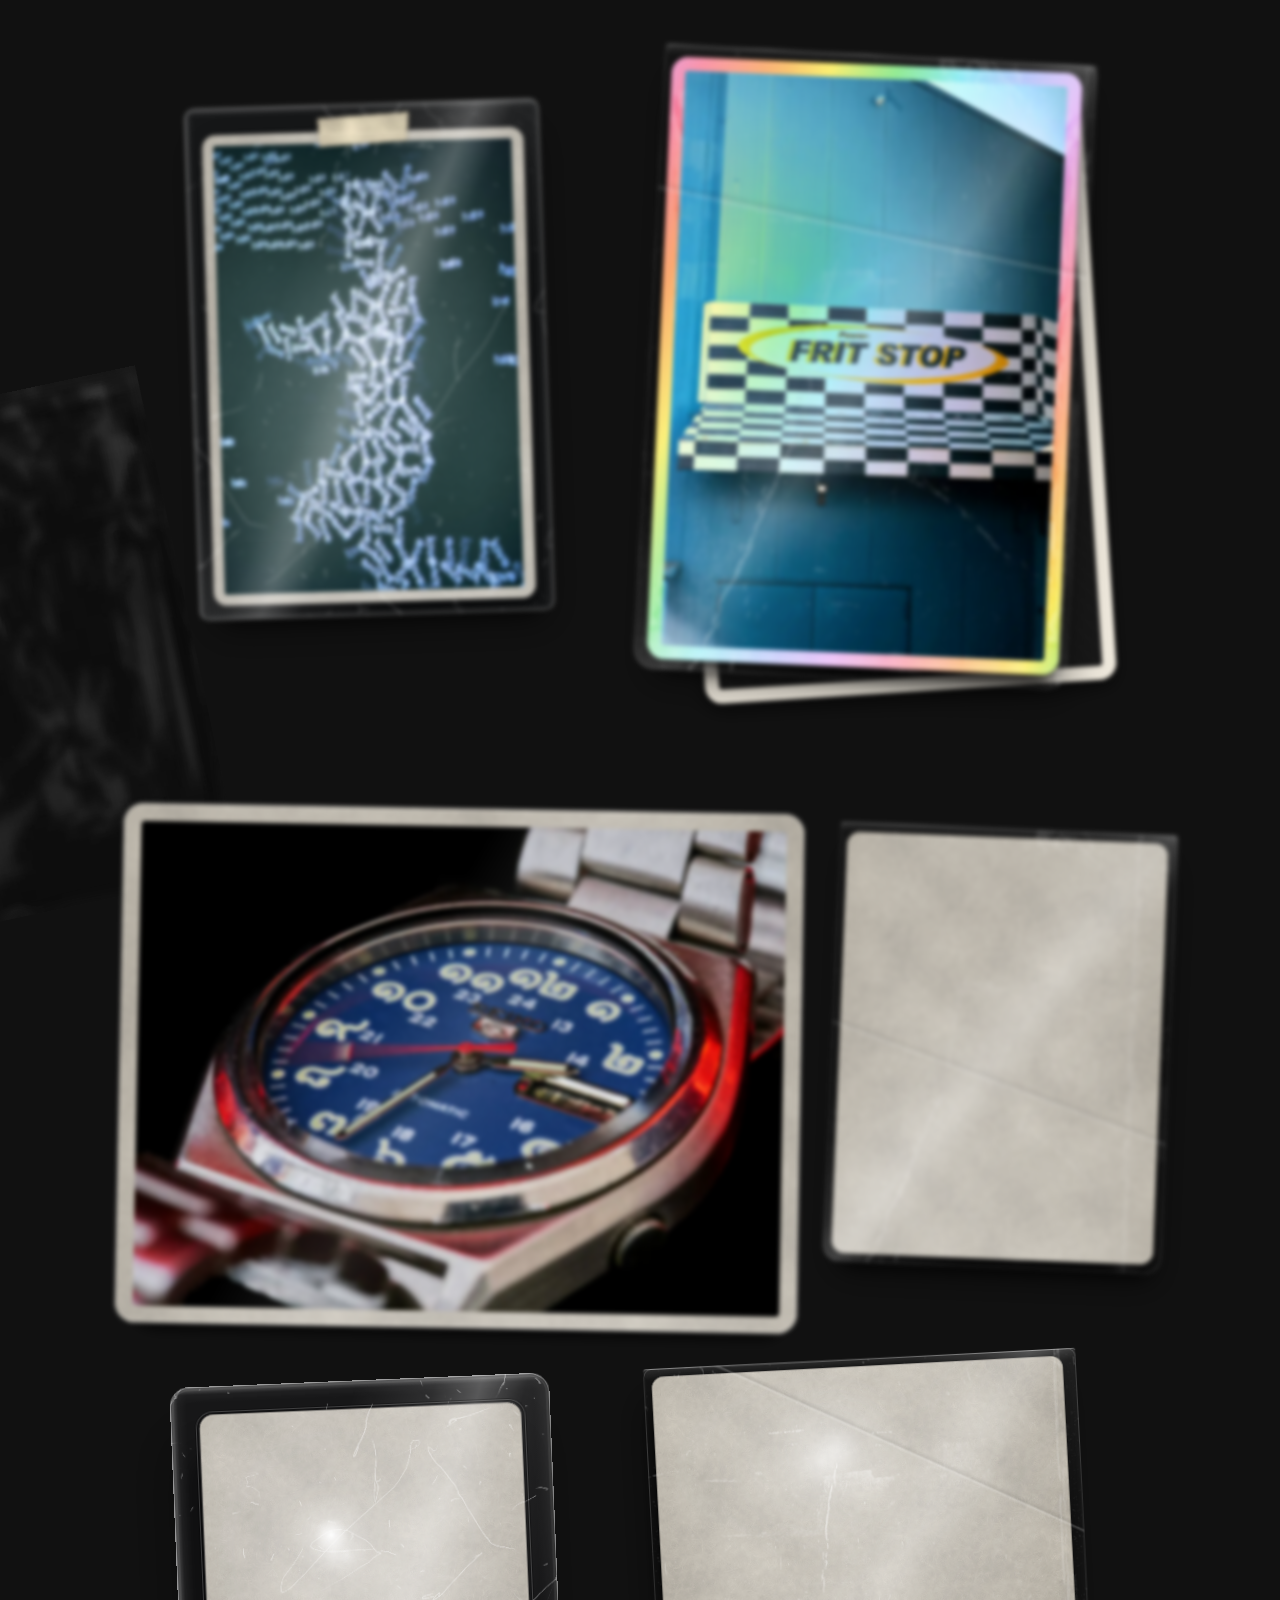
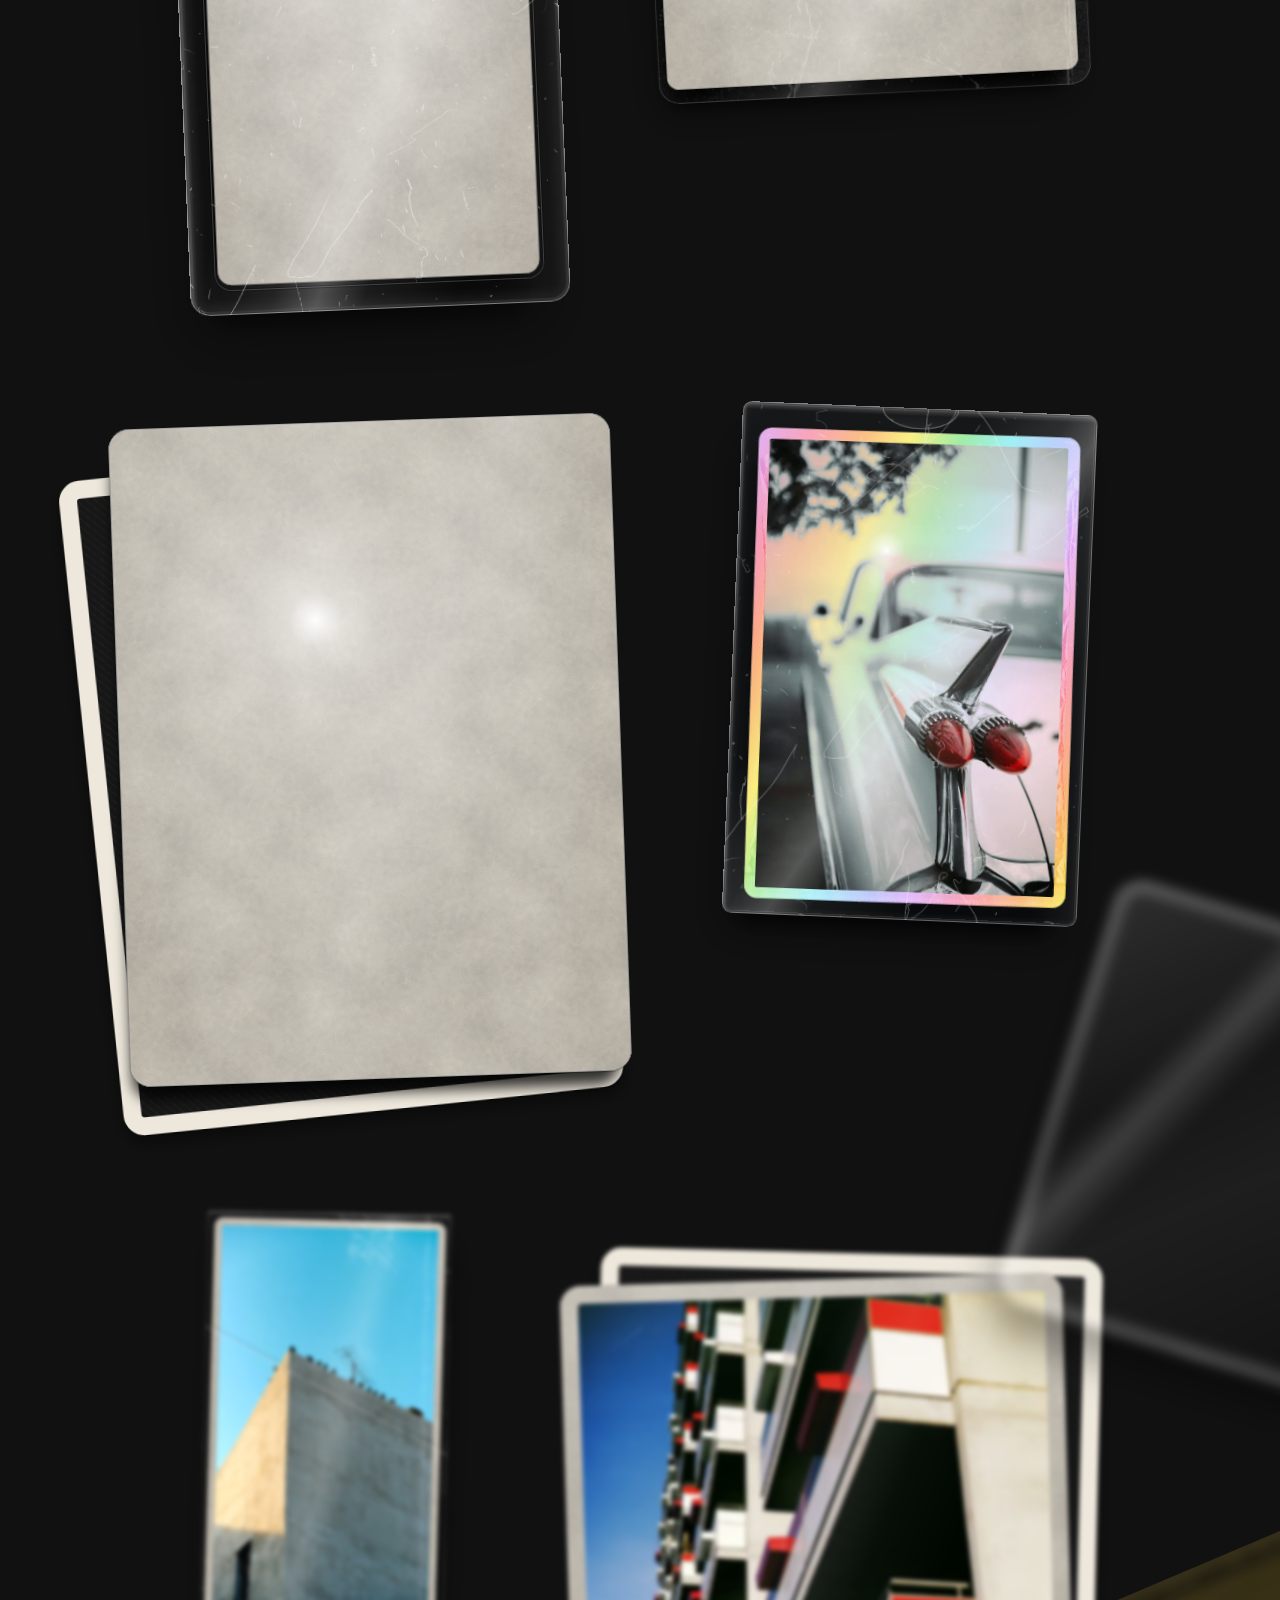
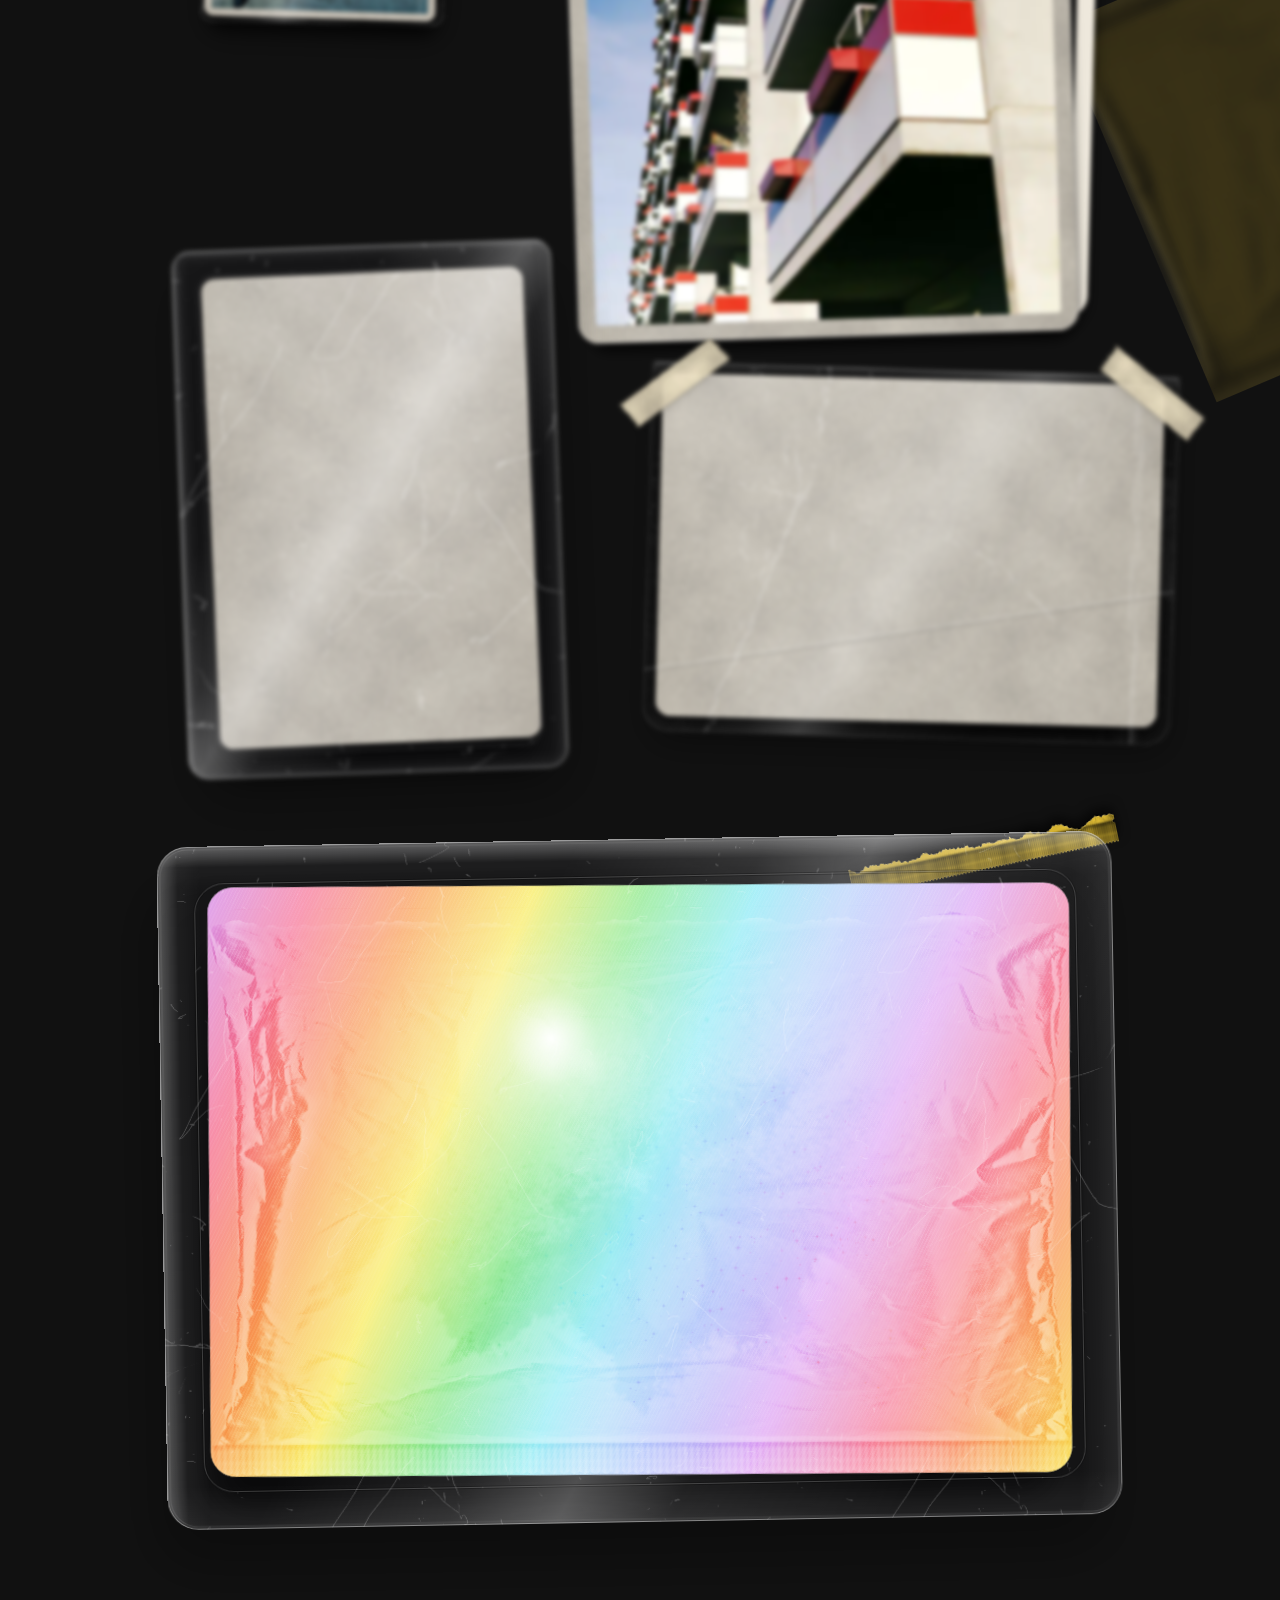
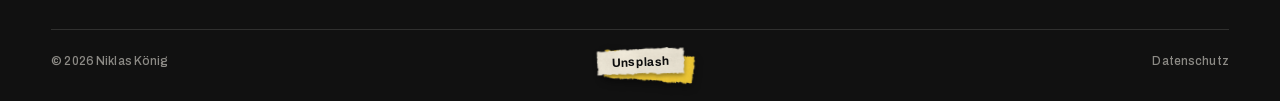
==== commit f14ff36c: "V8: Sealed – aufgerissenes Folienpack mit Portrait, Holo-Karten, Großansicht Das Portrait sitzt jetz" ====
--- a/index.html
+++ b/index.html
@@ -10,96 +10,229 @@
 <link rel="icon" type="image/png" sizes="512x512" href="/icon-512.png">
 <link rel="apple-touch-icon" href="/apple-touch-icon.png">
 <link rel="preload" href="/fonts/archivo-latin.woff2" as="font" type="font/woff2" crossorigin>
-<link rel="stylesheet" href="/css/style.css?v=42">
+<link rel="preload" href="/img/seal/pack-foil.webp" as="image">
+<link rel="stylesheet" href="/css/style.css?v=94">
 </head>
 <body>
+<div class="lamp" aria-hidden="true"></div>
 
 <svg width="0" height="0" style="position:absolute" aria-hidden="true">
+  <filter id="foilwarp" x="-3%" y="-3%" width="106%" height="106%"><feTurbulence type="fractalNoise" baseFrequency="0.012 0.018" numOctaves="2" seed="11"/><feDisplacementMap in="SourceGraphic" scale="7" xChannelSelector="R" yChannelSelector="G"/></filter>
+  <!-- Praegung: Buchstaben aus der Folie hochgedrueckt. Ausserhalb Lichtkante oben links + Schatten unten rechts,
+       auf den Buchstaben eine runde Fase, die das Licht spiegelt (Spiegelung = Chrom, Flaeche = schwarze Druckfarbe) -->
+  <filter id="emboss" x="-6%" y="-30%" width="112%" height="160%" color-interpolation-filters="sRGB">
+    <feMorphology in="SourceAlpha" operator="dilate" radius=".5" result="d"/>
+    <feGaussianBlur in="d" stdDeviation=".6" result="db"/>
+    <feOffset in="db" dx=".4" dy=".9" result="so"/>
+    <feFlood flood-color="#000" flood-opacity=".42"/><feComposite in2="so" operator="in" result="shadow"/>
+    <feOffset in="db" dx="-.3" dy="-.6" result="ho"/>
+    <feFlood flood-color="#fff" flood-opacity=".42"/><feComposite in2="ho" operator="in" result="hl"/>
+    <feGaussianBlur in="SourceAlpha" stdDeviation=".55" result="bb"/>
+    <feSpecularLighting in="bb" surfaceScale="1.8" specularConstant=".7" specularExponent="42" lighting-color="#ffffff" result="sp"><feDistantLight azimuth="235" elevation="40"/></feSpecularLighting>
+    <feComposite in="sp" in2="SourceAlpha" operator="in" result="spi"/>
+    <feMerge><feMergeNode in="shadow"/><feMergeNode in="hl"/><feMergeNode in="SourceGraphic"/><feMergeNode in="spi"/></feMerge>
+  </filter>
   <symbol id="star" viewBox="0 0 100 100"><path d="M50 0 C53 34 66 47 100 50 C66 53 53 66 50 100 C47 66 34 53 0 50 C34 47 47 34 50 0Z"/></symbol>
 </svg>
 
 <main>
 
-  <!-- ===== Gesicht ===== -->
+  <!-- ===== Tiefe: Dinge weit hinten auf dem Tisch (unscharf, langsamer) ===== -->
+  <div class="depth far" aria-hidden="true">
+    <div class="d-pack" data-depth=".16"><img src="/img/seal/pack-back.webp" width="450" height="684" alt=""><i class="tint"></i></div>
+    <img class="d-mailer" data-depth=".1" src="/img/seal/mailer.webp" width="520" height="839" alt="">
+    <div class="d-pack d-pack2" data-depth=".14"><img src="/img/seal/pack-back.webp" width="450" height="684" alt=""><i class="tint"></i></div>
+  </div>
+
+  <!-- ===== Das Pack: Gesicht ===== -->
   <section class="hero">
-    <h1 class="name">
-      <span>Niklas</span>
-      <button class="name-star" type="button" aria-label="Farbe wechseln: Gelb, Grün, Orange"><svg aria-hidden="true"><use href="#star"/></svg></button>
-      <span>König</span>
-    </h1>
-    <a class="face-link" href="https://unsplash.com/@nottwentyseven" rel="noopener" aria-label="Niklas König auf Unsplash">
-      <figure class="face">
-        <img class="back" src="/img/paper/face-back-y.webp" data-themed="face-back" width="1200" height="1200" alt="">
-        <img class="photo" src="/img/niklas-1240.webp" width="1240" height="1240" fetchpriority="high" alt="Niklas König">
-        <img class="window" src="/img/paper/face-window.webp" width="1200" height="1200" alt="">
-        <i class="tape masking" style="--l:-4%;--t:5%;--w:26%;--r:-36deg;--ti:url(/img/tape/m1.webp)"></i>
-      </figure>
-    </a>
-    <p class="roles">
-      <span>Creative</span><svg class="roles-star" aria-hidden="true"><use href="#star"/></svg><span>Director</span><svg class="roles-star" aria-hidden="true"><use href="#star"/></svg><span>Producer</span>
-    </p>
+    <figure class="card loose holo fan fan-a" style="--hm:url(/img/seal/holo-fritz.webp)" data-tilt aria-hidden="true">
+      <div class="tilt"><div class="print"><img src="/img/S_MXibn6oHI-640.webp" srcset="/img/S_MXibn6oHI-640.webp 640w, /img/S_MXibn6oHI-1080.webp 1080w" sizes="(max-width:760px) 54vw, 23vw" width="900" height="1350" alt=""><i class="holo-l"></i><i class="sheen"></i></div></div>
+    </figure>
+    <figure class="card loose holo fan fan-b" style="--hm:url(/img/seal/holo-cadillac.webp)" data-tilt aria-hidden="true">
+      <div class="tilt"><div class="print"><img src="/img/Gth9FScaFCk-640.webp" srcset="/img/Gth9FScaFCk-640.webp 640w, /img/Gth9FScaFCk-1080.webp 1080w" sizes="(max-width:760px) 54vw, 23vw" width="900" height="1350" alt=""><i class="holo-l"></i><i class="sheen"></i></div></div>
+    </figure>
+    <div class="strip" aria-hidden="true"><img src="/img/seal/pack-strip.webp" width="900" height="105" alt=""><i class="tint"></i><i class="curl"></i></div>
+    <div class="booster" data-tilt>
+      <div class="tilt">
+        <img class="inner" src="/img/seal/pack-inner.webp" width="900" height="1368" alt="">
+        <i class="peek pk-a" aria-hidden="true"></i>
+        <i class="peek pk-b cardback" aria-hidden="true"></i>
+        <img class="lip" src="/img/seal/pack-lip.webp" width="900" height="111" alt="">
+        <div class="front">
+          <img class="foil" src="/img/seal/pack-foil.webp" width="900" height="1368" alt="">
+          <i class="tint" aria-hidden="true"></i>
+          <i class="foil-hi" aria-hidden="true"></i>
+          <i class="prizm" aria-hidden="true"></i>
+          <i class="prizm-c" aria-hidden="true"></i>
+          <div class="art">
+            <!-- Bildfeld in die Folie gepresst, Portrait darin gedruckt -->
+            <a class="face-link" href="https://unsplash.com/@nottwentyseven" rel="noopener" aria-label="Niklas König auf Unsplash">
+              <img class="photo" src="/img/niklas-1240.webp" width="1240" height="1240" fetchpriority="high" alt="Niklas König">
+            </a>
+            <!-- rundes Holo-Siegel mit Stern, ueberlappt die Ecke des Bildfelds -->
+            <i class="name-star" aria-hidden="true"><svg><use href="#star"/></svg></i>
+            <!-- Name gross und fett unten auf die Folie gedruckt, darunter dieselbe Zeile als Kontur-Echo -->
+            <h1 class="name">Niklas König</h1>
+            <p class="name-echo" aria-hidden="true">Niklas König</p>
+            <!-- holografischer Siegelstreifen unter dem Namen, darauf die Rollen in Mikroschrift -->
+            <p class="roles">
+              <span>Creative</span><svg class="roles-star" aria-hidden="true"><use href="#star"/></svg><span>Director</span><svg class="roles-star" aria-hidden="true"><use href="#star"/></svg><span>Producer</span>
+            </p>
+          </div>
+          <i class="pillow-shade" aria-hidden="true"></i>
+          <i class="pillow p-l" aria-hidden="true"></i><i class="pillow p-r" aria-hidden="true"></i><i class="pillow p-t" aria-hidden="true"></i><i class="pillow p-b" aria-hidden="true"></i>
+          <i class="crinkle" aria-hidden="true"></i>
+          <i class="spec s-l" aria-hidden="true"></i><i class="spec s-r" aria-hidden="true"></i><i class="spec s-t" aria-hidden="true"></i><i class="spec s-b" aria-hidden="true"></i>
+          <i class="glare" aria-hidden="true"></i>
+          <i class="flash" aria-hidden="true"></i>
+        </div>
+      </div>
+    </div>
   </section>
 
-  <!-- ===== Plakat aus Heftausschnitten ===== -->
+  <!-- ===== Plakat: Notizblatt laminiert, Ausschnitte obendrauf ===== -->
   <section class="wheat">
-    <div class="poster">
-      <img class="poster-back" src="/img/paper/poster-back-y.webp" data-themed="poster-back" width="1300" height="820" alt="">
-      <img class="poster-sheet" src="/img/assets/notebook.webp" width="2000" height="1592" alt="">
-      <h2 class="ransom" aria-label="Shoot your shot.">
-        <span class="row big" aria-hidden="true">
-          <img src="/img/cut/s1.webp" style="--r:-6deg;--y:2%" alt=""><img src="/img/cut/h1.webp" style="--r:3deg;--y:-4%" alt=""><img src="/img/cut/o1.webp" style="--r:-2deg;--y:3%" alt=""><img src="/img/cut/o2.webp" style="--r:5deg;--y:-2%" alt=""><img src="/img/cut/t1.webp" style="--r:-4deg;--y:4%" alt="">
-        </span>
-        <span class="row small" aria-hidden="true">
-          <img src="/img/cut/y1.webp" style="--r:4deg;--y:0" alt=""><img src="/img/cut/o3.webp" style="--r:-5deg;--y:6%" alt=""><img src="/img/cut/u1.webp" style="--r:2deg;--y:-3%" alt=""><img src="/img/cut/r1.webp" style="--r:-3deg;--y:4%" alt="">
-        </span>
-        <span class="row big" aria-hidden="true">
-          <img src="/img/cut/s2.webp" style="--r:3deg;--y:-2%" alt=""><img src="/img/cut/h2.webp" style="--r:-5deg;--y:3%" alt=""><img src="/img/cut/o4.webp" style="--r:4deg;--y:-3%" alt=""><img src="/img/cut/t2.webp" style="--r:-2deg;--y:2%" alt=""><img class="dot" src="/img/cut/dot.webp" style="--r:8deg;--y:34%" alt="">
-        </span>
-      </h2>
-      <i class="tape masking" style="--l:1%;--t:9%;--w:150px;--r:-34deg;--ti:url(/img/tape/m3.webp)"></i>
-      <i class="tape masking" style="--l:84%;--t:10%;--w:140px;--r:31deg;--ti:url(/img/tape/m2.webp)"></i>
+    <div class="poster" data-tilt data-flat>
+      <img class="poster-back" src="/img/paper/poster-back-y.webp" width="1300" height="820" alt="">
+      <div class="tilt">
+        <img class="poster-sheet" src="/img/assets/notebook.webp" width="2000" height="1592" alt="">
+        <div class="lam" aria-hidden="true">
+          <i class="dust"></i>
+          <i class="film"></i>
+          <i class="glare"></i>
+        </div>
+        <h2 class="ransom" aria-label="Shoot your shot.">
+          <span class="row big" aria-hidden="true">
+            <img src="/img/cut/s1.webp" style="--r:-6deg;--y:2%" alt=""><img src="/img/cut/h1.webp" style="--r:3deg;--y:-4%" alt=""><img src="/img/cut/o1.webp" style="--r:-2deg;--y:3%" alt=""><img src="/img/cut/o2.webp" style="--r:5deg;--y:-2%" alt=""><img src="/img/cut/t1.webp" style="--r:-4deg;--y:4%" alt="">
+          </span>
+          <span class="row small" aria-hidden="true">
+            <img src="/img/cut/y1.webp" style="--r:4deg;--y:0" alt=""><img src="/img/cut/o3.webp" style="--r:-5deg;--y:6%" alt=""><img src="/img/cut/u1.webp" style="--r:2deg;--y:-3%" alt=""><img src="/img/cut/r1.webp" style="--r:-3deg;--y:4%" alt="">
+          </span>
+          <span class="row big" aria-hidden="true">
+            <img src="/img/cut/s2.webp" style="--r:3deg;--y:-2%" alt=""><img src="/img/cut/h2.webp" style="--r:-5deg;--y:3%" alt=""><img src="/img/cut/o4.webp" style="--r:4deg;--y:-3%" alt=""><img src="/img/cut/t2.webp" style="--r:-2deg;--y:2%" alt=""><img class="dot" src="/img/cut/dot.webp" style="--r:8deg;--y:34%" alt="">
+          </span>
+        </h2>
+        <i class="tape masking" style="--l:-1%;--t:7%;--w:150px;--r:-34deg;--ti:url(/img/tape/m3.webp)"></i>
+        <i class="tape masking" style="--l:86%;--t:8%;--w:140px;--r:31deg;--ti:url(/img/tape/m2.webp)"></i>
+      </div>
     </div>
   </section>
 
+  <!-- ===== Die Karten aus dem Pack ===== -->
   <div class="wall">
 
     <!-- Schilder -->
     <div class="pair">
-      <figure class="scrap print" style="--c:2/6;--mt:20%;--r:-1.8deg"><img src="/img/svIlYNz19pQ-1080.webp" srcset="/img/svIlYNz19pQ-640.webp 640w, /img/svIlYNz19pQ-1080.webp 1080w, /img/svIlYNz19pQ-1600.webp 1600w" sizes="(max-width:760px) 62vw, 29vw" width="900" height="1350" loading="lazy" decoding="async" alt="Silhouette aus den Wörtern Liebe und Hass auf dunklem Grund"><i class="grain" aria-hidden="true"></i><i class="sleeve" aria-hidden="true"></i><i class="tape masking t" style="--ti:url(/img/tape/m4.webp)"></i></figure>
-      <figure class="scrap print" style="--c:7/12;--r:2.4deg"><i class="back fw" style="--bx:5%;--by:4%;--br:-5deg" aria-hidden="true"></i><img src="/img/S_MXibn6oHI-1080.webp" srcset="/img/S_MXibn6oHI-640.webp 640w, /img/S_MXibn6oHI-1080.webp 1080w, /img/S_MXibn6oHI-1600.webp 1600w" sizes="(max-width:760px) 62vw, 37vw" width="900" height="1350" loading="lazy" decoding="async" alt="Schild mit der Aufschrift Frit Stop über Schachbrettmuster"><i class="grain" aria-hidden="true"></i><i class="crease" style="--cr:url(/img/assets/crease-1.webp);--co:.75;--cp:30% 20%" aria-hidden="true"></i><i class="tape masking tr" style="--ti:url(/img/tape/m1.webp)"></i></figure>
+      <figure class="card top" style="--c:2/6;--mt:20%;--r:-1.8deg" data-tilt>
+        <div class="tilt">
+          <div class="print"><a class="zoom" href="/img/svIlYNz19pQ-1600.webp"><img src="/img/svIlYNz19pQ-1080.webp" srcset="/img/svIlYNz19pQ-640.webp 640w, /img/svIlYNz19pQ-1080.webp 1080w, /img/svIlYNz19pQ-1600.webp 1600w" sizes="(max-width:760px) 62vw, 29vw" width="900" height="1350" loading="lazy" decoding="async" alt="Silhouette aus den Wörtern Liebe und Hass auf dunklem Grund"></a><i class="sheen"></i></div>
+          <i class="case" aria-hidden="true"></i>
+          <i class="tape masking t" style="--ti:url(/img/tape/m4.webp)"></i>
+        </div>
+      </figure>
+      <figure class="card sleeve holo" style="--c:7/12;--r:2.4deg;--hm:url(/img/seal/holo-fritz.webp)" data-tilt>
+        <i class="under cardback" style="--ux:7%;--uy:4%;--ur:-6deg" aria-hidden="true"></i>
+        <div class="tilt">
+          <div class="print"><a class="zoom" href="/img/S_MXibn6oHI-1600.webp"><img src="/img/S_MXibn6oHI-1080.webp" srcset="/img/S_MXibn6oHI-640.webp 640w, /img/S_MXibn6oHI-1080.webp 1080w, /img/S_MXibn6oHI-1600.webp 1600w" sizes="(max-width:760px) 62vw, 37vw" width="900" height="1350" loading="lazy" decoding="async" alt="Schild mit der Aufschrift Frit Stop über Schachbrettmuster"></a><i class="holo-l"></i><i class="sheen"></i></div>
+          <i class="case" aria-hidden="true"></i>
+        </div>
+      </figure>
     </div>
 
     <!-- Dinge, die sich drehen -->
     <div class="pair quad">
-      <figure class="scrap w dogear" style="--c:1/9;--r:1deg"><img src="/img/wWiVD-IsDns-1080.webp" srcset="/img/wWiVD-IsDns-640.webp 640w, /img/wWiVD-IsDns-1080.webp 1080w, /img/wWiVD-IsDns-1600.webp 1600w" sizes="(max-width:760px) 100vw, 59vw" width="900" height="675" loading="lazy" decoding="async" alt="Blaue Armbanduhr mit Metallarmband"><i class="grain" aria-hidden="true"></i><i class="crease" style="--cr:url(/img/assets/crease-3.webp);--co:.6;--cp:60% 40%" aria-hidden="true"></i><i class="tape masking t" style="left:64%;--ti:url(/img/tape/m3.webp)"></i></figure>
-      <figure class="scrap" style="--c:9/13;--mt:9%;--r:2.2deg"><i class="back fc" style="--bx:6%;--by:5%;--br:4deg" aria-hidden="true"></i><img src="/img/lqy07Ffdkoc-1080.webp" srcset="/img/lqy07Ffdkoc-640.webp 640w, /img/lqy07Ffdkoc-1080.webp 1080w, /img/lqy07Ffdkoc-1600.webp 1600w" sizes="(max-width:760px) 62vw, 29vw" width="900" height="1200" loading="lazy" decoding="async" alt="Tonbandgerät mit Spulen"><i class="grain" aria-hidden="true"></i><i class="crease" style="--cr:url(/img/assets/crease-2.webp);--co:.65;--cp:20% 70%" aria-hidden="true"></i><i class="tape masking t" style="--ti:url(/img/tape/m3.webp)"></i></figure>
-      <figure class="scrap frame fc" style="--c:2/6;--row:2;--mt:7%;--r:-2.4deg"><img src="/img/yNxP-sdPEx0-1080.webp" srcset="/img/yNxP-sdPEx0-640.webp 640w, /img/yNxP-sdPEx0-1080.webp 1080w, /img/yNxP-sdPEx0-1600.webp 1600w" sizes="(max-width:760px) 62vw, 29vw" width="900" height="1350" loading="lazy" decoding="async" alt="Flugzeugpropeller im Gegenlicht, schwarzweiß"><i class="grain" aria-hidden="true"></i><i class="tape masking t" style="--ti:url(/img/tape/m2.webp)"></i></figure>
-      <figure class="scrap w" style="--c:7/12;--row:2;--mt:-5%;--r:-3deg;--z:2"><i class="back fc" style="--bx:-3%;--by:6%;--br:4deg" aria-hidden="true"></i><img src="/img/iYcURjI3aZ8-1080.webp" srcset="/img/iYcURjI3aZ8-640.webp 640w, /img/iYcURjI3aZ8-1080.webp 1080w, /img/iYcURjI3aZ8-1600.webp 1600w" sizes="(max-width:760px) 100vw, 37vw" width="900" height="675" loading="lazy" decoding="async" alt="Euromünze mit Eule auf schwarzem Grund"><i class="grain" aria-hidden="true"></i><i class="sleeve s2" aria-hidden="true"></i></figure>
+      <figure class="card loose w" style="--c:1/9;--r:1deg" data-tilt>
+        <div class="tilt">
+          <div class="print"><a class="zoom" href="/img/wWiVD-IsDns-1600.webp"><img src="/img/wWiVD-IsDns-1080.webp" srcset="/img/wWiVD-IsDns-640.webp 640w, /img/wWiVD-IsDns-1080.webp 1080w, /img/wWiVD-IsDns-1600.webp 1600w" sizes="(max-width:760px) 100vw, 59vw" width="900" height="675" loading="lazy" decoding="async" alt="Blaue Armbanduhr mit Metallarmband"></a><i class="sheen"></i></div>
+        </div>
+      </figure>
+      <figure class="card sleeve" style="--c:9/13;--mt:9%;--r:2.2deg" data-tilt>
+        <div class="tilt">
+          <div class="print"><a class="zoom" href="/img/lqy07Ffdkoc-1600.webp"><img src="/img/lqy07Ffdkoc-1080.webp" srcset="/img/lqy07Ffdkoc-640.webp 640w, /img/lqy07Ffdkoc-1080.webp 1080w, /img/lqy07Ffdkoc-1600.webp 1600w" sizes="(max-width:760px) 62vw, 29vw" width="900" height="1200" loading="lazy" decoding="async" alt="Tonbandgerät mit Spulen"></a><i class="sheen"></i></div>
+          <i class="case" aria-hidden="true"></i>
+        </div>
+      </figure>
+      <figure class="card one" style="--c:2/6;--row:2;--mt:7%;--r:-2.4deg" data-tilt>
+        <div class="tilt">
+          <div class="print"><a class="zoom" href="/img/yNxP-sdPEx0-1600.webp"><img src="/img/yNxP-sdPEx0-1080.webp" srcset="/img/yNxP-sdPEx0-640.webp 640w, /img/yNxP-sdPEx0-1080.webp 1080w, /img/yNxP-sdPEx0-1600.webp 1600w" sizes="(max-width:760px) 62vw, 29vw" width="900" height="1350" loading="lazy" decoding="async" alt="Flugzeugpropeller im Gegenlicht, schwarzweiß"></a><i class="sheen"></i></div>
+          <i class="case" aria-hidden="true"></i>
+        </div>
+      </figure>
+      <figure class="card sleeve w" style="--c:7/12;--row:2;--mt:-5%;--r:-3deg;--z:2" data-tilt>
+        <div class="tilt">
+          <div class="print"><a class="zoom" href="/img/iYcURjI3aZ8-1600.webp"><img src="/img/iYcURjI3aZ8-1080.webp" srcset="/img/iYcURjI3aZ8-640.webp 640w, /img/iYcURjI3aZ8-1080.webp 1080w, /img/iYcURjI3aZ8-1600.webp 1600w" sizes="(max-width:760px) 100vw, 37vw" width="900" height="675" loading="lazy" decoding="async" alt="Euromünze mit Eule auf schwarzem Grund"></a><i class="sheen"></i></div>
+          <i class="case" aria-hidden="true"></i>
+        </div>
+      </figure>
     </div>
 
     <!-- Autos -->
     <div class="pair">
-      <figure class="scrap" style="--c:1/7;--r:-2deg"><i class="back fc" style="--bx:-4%;--by:3%;--br:-3deg" aria-hidden="true"></i><img src="/img/kGuBcBm0E1g-1080.webp" srcset="/img/kGuBcBm0E1g-640.webp 640w, /img/kGuBcBm0E1g-1080.webp 1080w, /img/kGuBcBm0E1g-1600.webp 1600w" sizes="(max-width:760px) 62vw, 44vw" width="900" height="1200" loading="lazy" decoding="async" alt="Rotes Mustang-Cabrio neben einem grauen Auto"><i class="grain" aria-hidden="true"></i><i class="crease" style="--cr:url(/img/assets/crease-2.webp);--co:.7;--cp:70% 30%" aria-hidden="true"></i><i class="tape masking t" style="--ti:url(/img/tape/m4.webp)"></i></figure>
-      <figure class="scrap tear" style="--c:8/12;--mt:4%;--r:2.4deg"><i class="core" aria-hidden="true"></i><img src="/img/Gth9FScaFCk-1080.webp" srcset="/img/Gth9FScaFCk-640.webp 640w, /img/Gth9FScaFCk-1080.webp 1080w, /img/Gth9FScaFCk-1600.webp 1600w" sizes="(max-width:760px) 62vw, 29vw" width="900" height="1350" loading="lazy" decoding="async" alt="Cadillac-Heckflosse"><i class="grain" aria-hidden="true"></i><i class="crease" style="--cr:url(/img/assets/crease-1.webp);--co:.6;--cp:40% 80%" aria-hidden="true"></i><i class="tape masking t" style="--ti:url(/img/tape/m4.webp)"></i></figure>
+      <div class="scrap-foil" style="--x:-2%;--y:62%;--w:30%;--rot:24deg" aria-hidden="true"><img src="/img/seal/pack-strip.webp" width="900" height="105" alt=""><i class="tint"></i></div>
+      <figure class="card loose" style="--c:1/7;--r:-2deg" data-tilt>
+        <i class="under cardback" style="--ux:-6%;--uy:5%;--ur:-4deg" aria-hidden="true"></i>
+        <div class="tilt">
+          <div class="print"><a class="zoom" href="/img/kGuBcBm0E1g-1600.webp"><img src="/img/kGuBcBm0E1g-1080.webp" srcset="/img/kGuBcBm0E1g-640.webp 640w, /img/kGuBcBm0E1g-1080.webp 1080w, /img/kGuBcBm0E1g-1600.webp 1600w" sizes="(max-width:760px) 62vw, 44vw" width="900" height="1200" loading="lazy" decoding="async" alt="Rotes Mustang-Cabrio neben einem grauen Auto"></a><i class="sheen"></i></div>
+        </div>
+      </figure>
+      <figure class="card top holo" style="--c:8/12;--mt:4%;--r:2.4deg;--hm:url(/img/seal/holo-cadillac.webp)" data-tilt>
+        <div class="tilt">
+          <div class="print"><a class="zoom" href="/img/Gth9FScaFCk-1600.webp"><img src="/img/Gth9FScaFCk-1080.webp" srcset="/img/Gth9FScaFCk-640.webp 640w, /img/Gth9FScaFCk-1080.webp 1080w, /img/Gth9FScaFCk-1600.webp 1600w" sizes="(max-width:760px) 62vw, 29vw" width="900" height="1350" loading="lazy" decoding="async" alt="Cadillac-Heckflosse"></a><i class="holo-l"></i><i class="sheen"></i></div>
+          <i class="case" aria-hidden="true"></i>
+        </div>
+      </figure>
     </div>
 
     <!-- Fassaden -->
     <div class="pair">
-      <figure class="scrap print" style="--c:2/5;--r:1.6deg"><i class="back grid" style="--bx:-9%;--by:5%;--br:-5deg" aria-hidden="true"></i><img src="/img/XPmTnY4AHtk-1080.webp" srcset="/img/XPmTnY4AHtk-640.webp 640w, /img/XPmTnY4AHtk-1080.webp 1080w, /img/XPmTnY4AHtk-1600.webp 1600w" sizes="(max-width:760px) 62vw, 22vw" width="900" height="1600" loading="lazy" decoding="async" alt="Tauben auf einem Betondach vor blauem Himmel"><i class="grain" aria-hidden="true"></i><i class="crease" style="--cr:url(/img/assets/crease-3.webp);--co:.65;--cp:50% 20%" aria-hidden="true"></i><i class="tape masking t" style="--ti:url(/img/tape/m2.webp)"></i></figure>
-      <figure class="scrap" style="--c:6/12;--mt:12%;--r:-1.6deg"><i class="back fc" style="--bx:3%;--by:-3%;--br:2.5deg" aria-hidden="true"></i><img src="/img/qIIUsbRZCtw-1080.webp" srcset="/img/qIIUsbRZCtw-640.webp 640w, /img/qIIUsbRZCtw-1080.webp 1080w, /img/qIIUsbRZCtw-1600.webp 1600w" sizes="(max-width:760px) 62vw, 44vw" width="900" height="1200" loading="lazy" decoding="async" alt="Wohnhaus mit roten und weißen Balkonen"><i class="grain" aria-hidden="true"></i><i class="crease" style="--cr:url(/img/assets/crease-1.webp);--co:.6;--cp:80% 60%" aria-hidden="true"></i><i class="staple" style="left:18%;top:2.4%"></i><i class="staple" style="left:74%;top:2.4%"></i></figure>
+      <figure class="card sleeve" style="--c:2/5;--r:1.6deg" data-tilt>
+        <div class="tilt">
+          <div class="print"><a class="zoom" href="/img/XPmTnY4AHtk-1600.webp"><img src="/img/XPmTnY4AHtk-1080.webp" srcset="/img/XPmTnY4AHtk-640.webp 640w, /img/XPmTnY4AHtk-1080.webp 1080w, /img/XPmTnY4AHtk-1600.webp 1600w" sizes="(max-width:760px) 62vw, 22vw" width="900" height="1600" loading="lazy" decoding="async" alt="Tauben auf einem Betondach vor blauem Himmel"></a><i class="sheen"></i></div>
+          <i class="case" aria-hidden="true"></i>
+        </div>
+      </figure>
+      <figure class="card loose" style="--c:6/12;--mt:12%;--r:-1.6deg" data-tilt>
+        <i class="under cardback" style="--ux:5%;--uy:-4%;--ur:3deg" aria-hidden="true"></i>
+        <div class="tilt">
+          <div class="print"><a class="zoom" href="/img/qIIUsbRZCtw-1600.webp"><img src="/img/qIIUsbRZCtw-1080.webp" srcset="/img/qIIUsbRZCtw-640.webp 640w, /img/qIIUsbRZCtw-1080.webp 1080w, /img/qIIUsbRZCtw-1600.webp 1600w" sizes="(max-width:760px) 62vw, 44vw" width="900" height="1200" loading="lazy" decoding="async" alt="Wohnhaus mit roten und weißen Balkonen"></a><i class="sheen"></i></div>
+        </div>
+      </figure>
     </div>
 
     <!-- Wasser -->
     <div class="pair tuck">
-      <figure class="scrap frame fc" style="--c:2/6;--r:-2deg"><img src="/img/wElIrmSa0AU-1080.webp" srcset="/img/wElIrmSa0AU-640.webp 640w, /img/wElIrmSa0AU-1080.webp 1080w, /img/wElIrmSa0AU-1600.webp 1600w" sizes="(max-width:760px) 62vw, 29vw" width="900" height="1350" loading="lazy" decoding="async" alt="Gelbe Boje spiegelt sich im ruhigen See"><i class="grain" aria-hidden="true"></i><i class="tape masking t" style="--ti:url(/img/tape/m1.webp)"></i></figure>
-      <figure class="scrap w" style="--c:7/13;--mt:21%;--r:1.4deg"><img src="/img/tongwU50wgE-1080.webp" srcset="/img/tongwU50wgE-640.webp 640w, /img/tongwU50wgE-1080.webp 1080w, /img/tongwU50wgE-1600.webp 1600w" sizes="(max-width:760px) 100vw, 44vw" width="900" height="600" loading="lazy" decoding="async" alt="Steg mit Leiter und Tauchverbotsschild am See"><i class="grain" aria-hidden="true"></i><i class="tape masking tl" style="--ti:url(/img/tape/m3.webp)"></i><i class="tape masking tr" style="--ti:url(/img/tape/m2.webp)"></i></figure>
-    </div>
-
-    <!-- Finale -->
+      <figure class="card one" style="--c:2/6;--r:-2deg" data-tilt>
+        <div class="tilt">
+          <div class="print"><a class="zoom" href="/img/wElIrmSa0AU-1600.webp"><img src="/img/wElIrmSa0AU-1080.webp" srcset="/img/wElIrmSa0AU-640.webp 640w, /img/wElIrmSa0AU-1080.webp 1080w, /img/wElIrmSa0AU-1600.webp 1600w" sizes="(max-width:760px) 62vw, 29vw" width="900" height="1350" loading="lazy" decoding="async" alt="Gelbe Boje spiegelt sich im ruhigen See"></a><i class="sheen"></i></div>
+          <i class="case" aria-hidden="true"></i>
+        </div>
+      </figure>
+      <figure class="card sleeve w" style="--c:7/13;--mt:21%;--r:1.4deg" data-tilt>
+        <div class="tilt">
+          <div class="print"><a class="zoom" href="/img/tongwU50wgE-1600.webp"><img src="/img/tongwU50wgE-1080.webp" srcset="/img/tongwU50wgE-640.webp 640w, /img/tongwU50wgE-1080.webp 1080w, /img/tongwU50wgE-1600.webp 1600w" sizes="(max-width:760px) 100vw, 44vw" width="900" height="600" loading="lazy" decoding="async" alt="Steg mit Leiter und Tauchverbotsschild am See"></a><i class="sheen"></i></div>
+          <i class="case" aria-hidden="true"></i>
+          <i class="tape masking tl" style="--ti:url(/img/tape/m3.webp)"></i><i class="tape masking tr" style="--ti:url(/img/tape/m2.webp)"></i>
+        </div>
+      </figure>
+    </div>
+
+    <!-- Finale: Cosmos-Holo im Acrylblock -->
     <div class="pair finale">
-      <figure class="scrap w" style="--c:2/12;--r:-1deg"><i class="back fc" style="--bx:3%;--by:5%;--br:2.5deg" aria-hidden="true"></i><i class="back fw" style="--bx:-1.5%;--by:1%;--br:-1.2deg" aria-hidden="true"></i><img src="/img/xKY4ZHJDITA-1080.webp" srcset="/img/xKY4ZHJDITA-640.webp 640w, /img/xKY4ZHJDITA-1080.webp 1080w, /img/xKY4ZHJDITA-1600.webp 1600w, /img/xKY4ZHJDITA-2100.webp 2100w" sizes="(max-width:760px) 100vw, 73vw" width="900" height="600" loading="lazy" decoding="async" alt="Milchstraße über Waldbäumen"><i class="grain" aria-hidden="true"></i><i class="tape masking t" style="--ti:url(/img/tape/m4.webp)"></i></figure>
-    </div>
-
+      <div class="scrap-foil flip" style="--x:70%;--y:-8%;--w:26%;--rot:-12deg" aria-hidden="true"><img src="/img/seal/pack-strip.webp" width="900" height="105" alt=""><i class="tint"></i></div>
+      <figure class="card one holo cosmos w" style="--c:2/12;--r:-1deg;--hm:url(/img/seal/holo-milky.webp)" data-tilt>
+        <div class="tilt">
+          <div class="print"><a class="zoom" href="/img/xKY4ZHJDITA-2100.webp"><img src="/img/xKY4ZHJDITA-1080.webp" srcset="/img/xKY4ZHJDITA-640.webp 640w, /img/xKY4ZHJDITA-1080.webp 1080w, /img/xKY4ZHJDITA-1600.webp 1600w, /img/xKY4ZHJDITA-2100.webp 2100w" sizes="(max-width:760px) 100vw, 73vw" width="900" height="600" loading="lazy" decoding="async" alt="Milchstraße über Waldbäumen"></a><i class="holo-l"></i><i class="glitter"></i><i class="sheen"></i></div>
+          <i class="case" aria-hidden="true"></i>
+        </div>
+      </figure>
+    </div>
+
+  </div>
+
+  <!-- ===== Tiefe: Dinge nah vor der Linse (unscharf, schneller) ===== -->
+  <div class="depth near" aria-hidden="true">
+    <i class="n-acryl" data-depth="-.3"></i>
   </div>
 </main>
 
@@ -111,25 +244,14 @@
 
 <script>
 document.getElementById('y').textContent = new Date().getFullYear();
-// Farb-Theme: Klick auf den Stern wechselt Gelb -> Gruen -> Orange
-(() => {
-  const order = ['y', 'g', 'o'];
-  const root = document.documentElement;
-  const apply = (k) => {
-    root.dataset.theme = k;
-    document.querySelectorAll('[data-themed]').forEach((img) => { img.src = `/img/paper/${img.dataset.themed}-${k}.webp`; });
-  };
-  let k = 'y';
-  try { const saved = localStorage.getItem('nk-theme'); if (order.includes(saved)) k = saved; } catch (e) {}
-  if (k !== 'y') apply(k);
-  // die anderen Boegen vorladen, damit der Wechsel sofort sitzt
-  addEventListener('load', () => order.forEach((t) => ['face-back', 'poster-back', 'label'].forEach((n) => { new Image().src = `/img/paper/${n}-${t}.webp`; })));
-  document.querySelector('.name-star').addEventListener('click', () => {
-    k = order[(order.indexOf(k) + 1) % order.length];
-    apply(k);
-    try { localStorage.setItem('nk-theme', k); } catch (e) {}
-  });
-})();
 </script>
+<dialog class="viewer" id="viewer" aria-label="Foto in Großansicht">
+  <img class="v-img" alt="">
+  <button class="v-btn v-close" type="button" aria-label="Schließen"><svg viewBox="0 0 24 24" aria-hidden="true"><path d="M5 5l14 14M19 5L5 19"/></svg></button>
+  <button class="v-btn v-prev" type="button" aria-label="Vorheriges Foto"><svg viewBox="0 0 24 24" aria-hidden="true"><path d="M15 4l-8 8 8 8"/></svg></button>
+  <button class="v-btn v-next" type="button" aria-label="Nächstes Foto"><svg viewBox="0 0 24 24" aria-hidden="true"><path d="M9 4l8 8-8 8"/></svg></button>
+</dialog>
+<script src="/js/light.js?v=90" defer></script>
+<script src="/js/viewer.js?v=80" defer></script>
 </body>
 </html>
--- a/css/style.css
+++ b/css/style.css
@@ -1,4 +1,8 @@
-/* nkoenig.studio V5 — Mixed-Media-Collage: Schwarz, Creme, Gelb #eac435, Rot als winziger Akzent */
+/* nkoenig.studio V8 = V6 "Sealed" + aus V7 uebernommen: Holo-Karten faecherartig unter dem Pack,
+   irisierender Holo-Rand der seltenen Karten, Foto-Grossansicht. Kein Light Mode, keine Bildtexte.
+   V6 "Sealed" — man schaut auf echte Dinge: ein aufgerissenes Folienpack, ein laminiertes
+   Plakat, Karten in Huellen. Ein gemeinsames Licht (js/light.js) kippt alles leicht und wandert ueber Folie,
+   Kunststoff und Holo. Tiefe: unscharfe Dinge weit hinten und nah vor der Linse, scharf in der Mitte. */
 
 @font-face {
   font-family: "Archivo";
@@ -11,14 +15,29 @@
 }
 
 :root {
-  --o: #eac435;      /* Sprite-Gelb: Sterne, Akzente */
-  --r: #b80c09;      /* Coca-Cola-Rot, nur als Akzent */
+  --o: #eac435;            /* Folie / Akzent (Theme) */
+  --ink-on: #121212;       /* Druckfarbe auf der Folie */
+  --ink-blend: multiply;
   --ink: #0d0d0d;
   --chalk: #f4fffd;
+  --card: #eee8dc;         /* Kartenkarton */
   --gut: 4vw;
   --fiber: url(/img/tex/fiber.webp);
-  --tear: polygon(1.2% 0, 98.6% 0, 100% 9%, 98.9% 21%, 99.6% 33%, 98.4% 46%, 99.8% 58%, 98.7% 71%, 99.5% 84%, 98.2% 100%, 1.6% 100%, 0 88%, 1.3% 76%, .3% 63%, 1.5% 51%, .2% 39%, 1.4% 27%, 0 14%);
+  --star: url("data:image/svg+xml,%3Csvg xmlns='http://www.w3.org/2000/svg' viewBox='0 0 100 100'%3E%3Cpath d='M50 0 C53 34 66 47 100 50 C66 53 53 66 50 100 C47 66 34 53 0 50 C34 47 47 34 50 0Z'/%3E%3C/svg%3E");
   --paper-shadow: drop-shadow(0 14px 18px rgba(0,0,0,.5)) drop-shadow(0 2px 2px rgba(0,0,0,.4));
+  /* Regenbogen einer Beugungsfolie: gedeckt, schmale Baender */
+  --rainbow: repeating-linear-gradient(112deg,
+    hsl(345 85% 66%) 0%, hsl(28 92% 64%) 4%, hsl(55 90% 64%) 8%, hsl(120 60% 62%) 12%,
+    hsl(185 80% 62%) 16%, hsl(225 85% 70%) 20%, hsl(285 70% 70%) 24%, hsl(345 85% 66%) 28%);
+  --rainbow-chrome: repeating-linear-gradient(112deg,
+    hsl(345 85% 66% / .16) 0%, hsl(28 92% 64% / .16) 4%, hsl(55 90% 64% / .16) 8%, hsl(120 60% 62% / .16) 12%,
+    hsl(185 80% 62% / .16) 16%, hsl(225 85% 70% / .16) 20%, hsl(285 70% 70% / .16) 24%, hsl(345 85% 66% / .16) 28%);
+  --rainbow-soft: repeating-linear-gradient(112deg,
+    hsl(345 85% 66% / .38) 0%, hsl(28 92% 64% / .38) 4%, hsl(55 90% 64% / .38) 8%, hsl(120 60% 62% / .38) 12%,
+    hsl(185 80% 62% / .38) 16%, hsl(225 85% 70% / .38) 20%, hsl(285 70% 70% / .38) 24%, hsl(345 85% 66% / .38) 28%);
+  --rainbow-tint: repeating-linear-gradient(112deg,
+    hsl(345 90% 78%) 0%, hsl(28 95% 74%) 4%, hsl(55 95% 72%) 8%, hsl(120 70% 74%) 12%,
+    hsl(185 85% 72%) 16%, hsl(225 90% 80%) 20%, hsl(285 80% 80%) 24%, hsl(345 90% 78%) 28%);
 }
 
 *, *::before, *::after { box-sizing: border-box; }
@@ -34,56 +53,288 @@
 figure { margin: 0; }
 a { color: inherit; }
 ::selection { background: var(--o); color: var(--ink); }
-
-/* ---------- Name + Gesicht ---------- */
-.hero { padding: 4.6vw var(--gut) 3vw; display: grid; justify-items: center; }
+main { position: relative; overflow: clip; }
+
+/* ---------- Licht: eine Lampe ueber dem Tisch, zu den Raendern faellt es ab ---------- */
+.lamp {
+  position: fixed; inset: 0; z-index: 40; pointer-events: none;
+  background: radial-gradient(ellipse 72% 82% at 48% 42%, transparent 50%, rgba(0,0,0,.28) 80%, rgba(0,0,0,.52));
+}
+
+/* ---------- Tiefenebenen ---------- */
+.depth { position: absolute; inset: 0; pointer-events: none; }
+.depth > * { position: absolute; will-change: transform; }
+.far { z-index: 0; }
+.near { z-index: 30; }
+/* zweites, ungeoeffnetes Pack derselben Serie, weit hinten: gleiche Folie, dunkel, unscharf */
+.d-pack   { top: 2vw; right: -6vw; width: 19vw; aspect-ratio: 450 / 684; rotate: 16deg; opacity: .5; }
+.d-pack img, .d-pack .tint { position: absolute; inset: 0; width: 100%; height: 100%; }
+.d-pack .tint {
+  background: var(--o); mix-blend-mode: multiply;
+  -webkit-mask: url(/img/seal/pack-back.webp) 0 0 / 100% 100%; mask: url(/img/seal/pack-back.webp) 0 0 / 100% 100%;
+}
+.d-mailer { top: 31%; left: -10vw; width: 25vw; rotate: -12deg; opacity: .55; }
+.d-pack2  { top: 74%; left: auto; right: -9vw; width: 21vw; rotate: -23deg; opacity: .4; }
+/* Ecke eines Acrylblocks ganz nah an der Linse */
+.n-acryl {
+  top: 64%; right: -9vw; width: 27vw; aspect-ratio: .78; rotate: 17deg; border-radius: 2.4vw;
+  border: 3px solid rgba(255,255,255,.34);
+  background:
+    linear-gradient(118deg, transparent 30%, rgba(255,255,255,.16) 36%, transparent 44%),
+    linear-gradient(140deg, rgba(255,255,255,.12), rgba(255,255,255,.02) 38%, rgba(255,255,255,.05) 60%, transparent);
+  box-shadow: inset 0 0 0 10px rgba(255,255,255,.05), inset 0 0 0 12px rgba(255,255,255,.12), 0 30px 40px rgba(0,0,0,.35);
+  filter: blur(6px);
+}
+
+/* ---------- Das Pack ---------- */
+.hero {
+  position: relative; z-index: 2; padding: 5vw var(--gut) 5vw; display: grid; justify-items: center;
+  --pw: min(34vw, 50vh, 500px);   /* Packbreite */
+}
+.booster {
+  position: relative; z-index: 2; width: var(--pw); aspect-ratio: 900 / 1368;
+  rotate: -2.4deg; container-type: inline-size;
+}
+.booster::before {   /* Schatten auf dem Tisch */
+  content: ""; position: absolute; inset: 7% 4% 2% 5%; border-radius: 8%;
+  background: rgba(0,0,0,.8); filter: blur(26px);
+  transform: translate(calc(var(--sx, -6px) * 1.6), calc(var(--sy, 10px) * 1.4 + 22px));
+}
+.tilt {
+  transform: perspective(1500px) rotateX(var(--rx, 0deg)) rotateY(var(--ry, 0deg)) translateZ(calc(var(--lift, 0) * 20px));
+  will-change: transform;
+}
+.booster .tilt { position: absolute; inset: 0; }
+.booster .tilt::before {  /* Kontaktschatten */
+  content: ""; position: absolute; inset: 6.5% .6% .4% .6%; border-radius: 1.5%;
+  background: rgba(0,0,0,.55); filter: blur(3px); transform: translate(1px, 3px);
+}
+.booster .inner { position: absolute; inset: 0; width: 100%; height: 100%; }
+.booster .lip { position: absolute; left: 0; top: 0; width: 100%; height: 8.114%; pointer-events: none; }   /* Schatten der Risskante ins Pack */
+
+/* abgerissener Siegelstreifen: liegt neben dem Pack auf dem Tisch, leicht eingerollt, halb drunter geschoben */
+.strip {
+  position: absolute; z-index: 1; width: calc(var(--pw) * .9); aspect-ratio: 900 / 105;
+  left: calc(50% - var(--pw) * 1.08); top: calc(5vw + var(--pw) * .9); rotate: 21deg;
+  filter: drop-shadow(0 7px 6px rgba(0,0,0,.55)) drop-shadow(0 1px 1px rgba(0,0,0,.6));
+}
+.strip > * { position: absolute; inset: 0; width: 100%; height: 100%; }
+.strip .tint, .strip .curl {
+  -webkit-mask: url(/img/seal/pack-strip.webp) 0 0 / 100% 100%; mask: url(/img/seal/pack-strip.webp) 0 0 / 100% 100%;
+}
+.strip .tint { background: var(--o); mix-blend-mode: multiply; }
+.strip .curl {   /* Woelbung: Oberkante faengt Licht, Unterkante rollt in den Schatten */
+  background: linear-gradient(180deg, rgba(255,255,255,.28), rgba(255,255,255,.04) 30%, rgba(0,0,0,0) 50%, rgba(0,0,0,.32)),
+    linear-gradient(90deg, rgba(0,0,0,.25), transparent 18%, transparent 75%, rgba(0,0,0,.2));
+}
+.front {
+  position: absolute; inset: 0; isolation: isolate; container-type: inline-size;
+  -webkit-mask: url(/img/seal/pack-foil.webp) 0 0 / 100% 100%; mask: url(/img/seal/pack-foil.webp) 0 0 / 100% 100%;
+}
+.front > * { position: absolute; inset: 0; width: 100%; height: 100%; }
+.front .tint { background: var(--o); mix-blend-mode: multiply; }
+.front .foil-hi {   /* nur die hellsten Stellen der Folie: metallischer Glanz */
+  background: url(/img/seal/pack-foil.webp) 0 0 / 100% 100%;
+  filter: contrast(3.4) brightness(.62); mix-blend-mode: screen; opacity: .55;
+}
+.front .crinkle { background: url(/img/seal/pack-crinkle.webp) 0 0 / 100% 100%; mix-blend-mode: soft-light; opacity: .95; pointer-events: none; }
+/* Die Falten bleiben über den gesamten Druck verbunden. Im Gesicht und bei
+   den Augen wird der Glanz zurückgenommen, ohne eine rechteckige Aussparung. */
+.front .crinkle, .front .spec, .front .foil-hi {
+  -webkit-mask: radial-gradient(ellipse 47% 4.6% at 50% 73%, rgba(0,0,0,.3), rgba(0,0,0,.55) 55%, #000),
+                radial-gradient(ellipse 40% 3.2% at 50% 83.3%, rgba(0,0,0,.45), rgba(0,0,0,.7) 55%, #000),
+                radial-gradient(ellipse 36% 25% at 52% 38.8%, rgba(0,0,0,.55), rgba(0,0,0,.75) 70%, #000);
+  -webkit-mask-composite: source-in, source-in;
+  mask: radial-gradient(ellipse 47% 4.6% at 50% 73%, rgba(0,0,0,.3), rgba(0,0,0,.55) 55%, #000),
+        radial-gradient(ellipse 40% 3.2% at 50% 83.3%, rgba(0,0,0,.45), rgba(0,0,0,.7) 55%, #000),
+        radial-gradient(ellipse 36% 25% at 52% 38.8%, rgba(0,0,0,.55), rgba(0,0,0,.75) 70%, #000);
+  mask-composite: intersect;
+}
+.front .spec { background: 0 0 / 100% 100%; mix-blend-mode: screen; pointer-events: none; }
+.s-l { background-image: url(/img/seal/pack-spec-l.webp); opacity: calc(.2 + var(--sl, .3) * 1.8); }
+.s-r { background-image: url(/img/seal/pack-spec-r.webp); opacity: calc(.2 + var(--sr, 0) * 1.8); }
+.s-t { background-image: url(/img/seal/pack-spec-t.webp); opacity: calc(.2 + var(--st, .5) * 1.8); }
+.s-b { background-image: url(/img/seal/pack-spec-b.webp); opacity: calc(.2 + var(--sb, 0) * 1.8); }
+.front .glare {
+  pointer-events: none; mix-blend-mode: soft-light;
+  background: radial-gradient(circle at var(--gx, 30%) var(--gy, 22%), rgba(255,255,255,.75), rgba(255,255,255,.2) 24%, rgba(0,0,0,.12) 62%, rgba(0,0,0,.22));
+}
+/* Direktblitz: um den Glanzpunkt brennen die Knitterkanten weiss aus, im Kern ein harter Spiegelpunkt */
+.front .flash {
+  pointer-events: none; z-index: 3;
+  --ffx: var(--fx, 45%); --ffy: calc(var(--fy, 35%) - 23%);   /* Glanzpunkt ruht auf der Folie oberhalb des Fotos */
+}
+.front .flash::before, .front .flash::after { content: ""; position: absolute; inset: 0; }
+.front .flash::before {   /* Knitterkanten blitzen rund um den Glanzpunkt hart auf */
+  background: url(/img/seal/pack-glint-a.webp) 0 0 / 100% 100%;
+  -webkit-mask: radial-gradient(circle at var(--ffx) var(--ffy), #000 0, #000 7%, rgba(0,0,0,.55) 16%, rgba(0,0,0,.18) 28%, transparent 42%);
+  mask: radial-gradient(circle at var(--ffx) var(--ffy), #000 0, #000 7%, rgba(0,0,0,.55) 16%, rgba(0,0,0,.18) 28%, transparent 42%);
+}
+.front .flash::after {   /* harter Kernpunkt: nie aufs Portrait */
+  -webkit-mask: linear-gradient(#000 0 0), linear-gradient(#000 0 0) 50% 24.6% / 85% 55.9% no-repeat; -webkit-mask-composite: xor;
+  mask: linear-gradient(#000 0 0), linear-gradient(#000 0 0) 50% 24.6% / 85% 55.9% no-repeat; mask-composite: exclude;
+  background: radial-gradient(circle at var(--ffx) var(--ffy), rgba(255,255,255,.95) 0, rgba(255,255,255,.6) .8cqw, rgba(255,255,255,.14) 2.6cqw, rgba(255,255,255,.03) 6cqw, transparent 10cqw);
+}
+
+/* ---------- Aufdruck im Topps/Panini-Chrome-Stil (Aufbau wie V6) ---------- */
+/* kein eigener z-index: der Druck liegt UNTER Knitter, Glanzlichtern und Blitz, damit die Folie durchwirkt */
+.art { z-index: auto; }
+.art {   /* Praegetoene fuer die Rollenzeile */
+  --deep: color-mix(in srgb, var(--o) 30%, #000);
+  --edge-lo: color-mix(in srgb, var(--o) 35%, #fff);
+}
+/* Prizm-Folie: feine Strahlen aus einem Punkt, kippen mit dem Licht; Regenbogen nur in der Naehe des Lichts */
+.front .prizm, .front .prizm-c { pointer-events: none; }
+.front .prizm {
+  mix-blend-mode: overlay; opacity: .15;
+  background: repeating-conic-gradient(from var(--pa, 0deg) at 50% 61%,
+    rgba(255,255,255,0) 0deg 1.6deg, rgba(255,255,255,.8) 2.1deg, rgba(255,255,255,0) 2.7deg 4.1deg,
+    rgba(0,0,0,.45) 4.6deg, rgba(0,0,0,0) 5.2deg 5.625deg);
+  -webkit-mask: radial-gradient(circle at var(--gx, 30%) var(--gy, 22%), #000, rgba(0,0,0,.55) 40%, rgba(0,0,0,.25) 80%);
+  mask: radial-gradient(circle at var(--gx, 30%) var(--gy, 22%), #000, rgba(0,0,0,.55) 40%, rgba(0,0,0,.25) 80%);
+}
+.front .prizm-c {
+  mix-blend-mode: soft-light; opacity: .2;
+  background: repeating-conic-gradient(from calc(var(--pa, 0deg) * 2.5) at 50% 61%,
+    hsl(345 85% 66%) 0 3.75deg, hsl(40 95% 62%) 3.75deg 7.5deg, hsl(140 65% 58%) 7.5deg 11.25deg,
+    hsl(200 85% 64%) 11.25deg 15deg, hsl(275 70% 68%) 15deg 18.75deg);
+  -webkit-mask: radial-gradient(circle at var(--gx, 30%) var(--gy, 22%), #000, rgba(0,0,0,.3) 30%, transparent 62%);
+  mask: radial-gradient(circle at var(--gx, 30%) var(--gy, 22%), #000, rgba(0,0,0,.3) 30%, transparent 62%);
+}
+
+/* Volumen: das Pack ist aufgeblasen. Raender kippen weg (dunkler), breite Glanzflaechen folgen dem Licht */
+.front .pillow-shade { background: url(/img/seal/pillow-shade.webp) 0 0 / 100% 100%; mix-blend-mode: multiply; opacity: .7; pointer-events: none; }
+.front .pillow { background: 0 0 / 100% 100%; mix-blend-mode: screen; pointer-events: none; }
+.p-l { background-image: url(/img/seal/pillow-l.webp); opacity: calc(.25 + var(--sl, .3) * 1.1); }
+.p-r { background-image: url(/img/seal/pillow-r.webp); opacity: calc(.25 + var(--sr, 0) * 1.1); }
+.p-t { background-image: url(/img/seal/pillow-t.webp); opacity: calc(.25 + var(--st, .5) * 1.1); }
+.p-b { background-image: url(/img/seal/pillow-b.webp); opacity: calc(.25 + var(--sb, 0) * 1.1); }
+
+/* Name: eine grosse, fette Grotesk-Zeile unten direkt auf die Folie gedruckt (wie bei Metall-Packs),
+   leicht eingepraegt. Darunter dieselbe Zeile nur als Kontur, halb angeschnitten. */
+.name, .name-echo {
+  position: absolute; left: 0; right: 0; margin: 0; text-align: center; white-space: nowrap;
+  font-weight: 900; font-stretch: 125%; font-size: 8.3cqw; line-height: 1; letter-spacing: -.025em;
+  text-transform: uppercase;
+}
 .name {
-  margin: 0; position: relative; z-index: 3;
-  display: flex; align-items: center; justify-content: center;
-  font-weight: 800; font-stretch: 125%;
-  font-size: min(9.5vw, 156px); line-height: .82; letter-spacing: -.035em;
-  text-transform: uppercase;
-}
+  top: 107cqw; color: rgba(12,12,11,.95);
+  filter: url(#emboss);
+}
+.name-echo {
+  top: 114.9cqw; color: transparent;
+  -webkit-text-stroke: .13cqw color-mix(in srgb, var(--o) 30%, #000);
+  clip-path: inset(0 0 46% 0);
+  opacity: .8;
+}
+
+/* Bildfeld in die Folie gepresst: keine Rahmenleiste, nur Kante und Schatten der Pressung */
+.face-link {
+  position: absolute; left: 7.5cqw; top: 16.5cqw; width: 85cqw; display: block;
+  filter: url(#foilwarp);
+}
+.face-link::after {   /* Pressung: oben links Schattenkante, unten rechts Lichtkante */
+  content: ""; position: absolute; inset: 0; pointer-events: none;
+  box-shadow: inset .5cqw .7cqw .9cqw rgba(0,0,0,.5), inset -.35cqw -.45cqw .6cqw rgba(255,255,255,.22), 0 0 0 .1cqw rgba(0,0,0,.55);
+}
+.face-link:focus-visible { outline: 2px solid var(--chalk); outline-offset: 4px; }
+.face-link .photo { width: 100%; aspect-ratio: 1; object-fit: cover; border: 0; filter: contrast(1.06) brightness(1.01); }
+
+/* Holo-Siegel: rund, ueberlappt die obere rechte Ecke des Bildfelds, Stern eingepraegt */
 .name-star {
-  width: min(13vw, 210px); height: min(17vw, 270px); flex: none;
-  margin: 0 -2.4vw 0 -1.6vw; padding: 0; border: 0; background: none;
-  position: relative; z-index: 2; cursor: pointer; color: inherit;
-  -webkit-tap-highlight-color: transparent;
-}
-.name-star svg { width: 100%; height: 100%; fill: var(--o); display: block; transition: transform .45s cubic-bezier(.3,1.6,.5,1), fill .2s; }
-.name-star:hover svg { transform: rotate(18deg) scale(1.04); }
-.name-star:active svg { transform: rotate(45deg) scale(.92); }
-.name-star:focus-visible { outline: 2px solid var(--o); outline-offset: 6px; border-radius: 50%; }
-/* Farb-Themes: Gelb (Standard), Gruen, Orange */
-html[data-theme="g"] { --o: #138a36; }
-html[data-theme="o"] { --o: #ff6600; }
-
-.face-link { display: block; position: relative; z-index: 2; }
-.face-link:focus-visible { outline: 2px solid var(--o); outline-offset: 10px; }
+  position: absolute; left: 80.5cqw; top: 90cqw; width: 14cqw; aspect-ratio: 1; border-radius: 50%;
+  background:
+    linear-gradient(150deg, rgba(255,255,255,.75), rgba(255,255,255,0) 45%, rgba(0,0,0,.25)),
+    repeating-conic-gradient(from var(--pa, 0deg), rgba(255,255,255,.35) 0 6deg, rgba(255,255,255,0) 6deg 18deg),
+    var(--rainbow) var(--hx, 40%) var(--hy, 40%) / 260% 260%,
+    #c9cdd1;
+  background-blend-mode: overlay, overlay, soft-light, normal;
+  box-shadow: 0 .3cqw .5cqw rgba(0,0,0,.35), inset 0 0 0 .3cqw rgba(255,255,255,.35), inset 0 0 0 .45cqw rgba(0,0,0,.12);
+}
+.name-star svg {   /* Stern als dunkle Praegung im Siegel */
+  display: block; position: absolute; inset: 22%; width: 56%; height: 56%;
+  fill: rgba(15,15,15,.78);
+  filter: drop-shadow(0 -.12cqw 0 rgba(255,255,255,.55));
+}
+
+/* Rollen auf einem holografischen Siegelstreifen (wie Sicherheitssiegel auf echten Packs):
+   laeuft quer ueber die ganze Packbreite, Regenbogen + Silber wandern mit dem Licht, feine Sicherheitsschraffur,
+   Rollen einmal in schwarzer Mikroschrift. Liegt unter Knitter und Glanz, ist also mit eingeschweisst. */
 .roles {
-  margin: 3.4vw 0 0; position: relative; z-index: 3;
+  position: absolute; left: -2cqw; right: -2cqw; top: 123.5cqw; height: 6.2cqw; margin: 0;
+  rotate: -1.2deg;
   display: flex; align-items: center; justify-content: center; gap: .9em;
-  font-weight: 600; font-stretch: 112%; text-transform: uppercase;
-  font-size: max(13.5px, min(1.25vw, 19px)); letter-spacing: .02em; color: rgba(242,238,230,.78);
-}
-.roles-star { width: .7em; height: .7em; fill: var(--o); flex: none; }
-.face { position: relative; width: min(42vw, 62vh, 620px); aspect-ratio: 1; margin-top: .6vw; transform: rotate(-2deg); }
-.face img { position: absolute; }
-.face .back { inset: 0; width: 100%; transform: translate(4.5%, 3%) rotate(4.5deg); filter: var(--paper-shadow); }
-.face .photo { left: 5%; top: 5%; width: 90%; }
-.face .window { inset: 0; width: 100%; filter: drop-shadow(0 3px 4px rgba(0,0,0,.45)) drop-shadow(0 0 1px rgba(0,0,0,.35)); }
-.face .tape { z-index: 4; }
-.face { transition: transform .35s cubic-bezier(.2,.8,.2,1); }
-.face-link:hover .face { transform: rotate(-1deg) translateY(-4px); }
-
-/* ---------- Plakat ---------- */
-.wheat { padding: 7vw var(--gut) 4vw; display: grid; justify-items: center; }
-.poster { position: relative; width: min(1060px, 82vw); aspect-ratio: 2000 / 1592; transform: rotate(-1.4deg); container-type: inline-size; }
-.poster > img { position: absolute; }
-.poster-back { width: 78%; left: -7%; top: 20%; transform: rotate(5deg); filter: var(--paper-shadow); }
-.poster-sheet { inset: 0; width: 100%; height: 100%; filter: var(--paper-shadow); }
+  font-weight: 800; font-stretch: 125%; text-transform: uppercase;
+  font-size: 2.45cqw; letter-spacing: .14em;
+  color: rgba(12,12,11,.9);
+  background:
+    linear-gradient(180deg, rgba(255,255,255,.55), rgba(255,255,255,0) 22%, rgba(255,255,255,0) 78%, rgba(0,0,0,.18)),
+    repeating-linear-gradient(-58deg, rgba(255,255,255,.22) 0 .25cqw, rgba(255,255,255,0) .25cqw .9cqw),
+    linear-gradient(100deg, transparent 0 40%, rgba(255,255,255,.85) 48%, rgba(255,255,255,0) 56%) var(--hx, 40%) 0 / 300% 100% no-repeat,
+    linear-gradient(90deg, #b9bec3, #f2f3f4 30%, #a9aeb3 60%, #e8eaec),
+    var(--rainbow-tint) var(--hx, 40%) var(--hy, 40%) / 180% 300%;
+  background-blend-mode: normal, overlay, normal, soft-light, normal;
+  box-shadow: 0 .25cqw .4cqw rgba(0,0,0,.3), inset 0 .12cqw 0 rgba(255,255,255,.6), inset 0 -.12cqw 0 rgba(0,0,0,.2);
+}
+.roles > span { margin-right: -.14em; }
+.roles-star { width: .75em; height: .75em; fill: currentColor; flex: none; }
+
+/* aus dem Pack ragende Karten */
+.peek {
+  position: absolute; top: 2.4%; width: 38%; height: 15%; border-radius: 2.2cqw;
+  box-shadow: 0 -1px 0 rgba(255,255,255,.25) inset, 0 4px 10px rgba(0,0,0,.5);
+}
+.pk-a { left: 15%; rotate: -5deg; background: var(--card); }
+.pk-a::before { content: ""; position: absolute; inset: 1.6cqw 1.6cqw 0; border-radius: .5cqw; background: url(/img/xKY4ZHJDITA-640.webp) 30% 0 / cover; }
+.pk-b { left: 47%; top: 1.4%; rotate: 4.5deg; --cbw: 1.6cqw; }
+
+/* Kartenrueckseite */
+.cardback {
+  background:
+    repeating-linear-gradient(45deg, rgba(255,255,255,.035) 0 1px, transparent 1px 6px),
+    #171717;
+  border: var(--cbw, 3.6cqw) solid var(--card);
+}
+.cardback::before {
+  content: ""; position: absolute; left: 50%; top: 50%; width: 34%; aspect-ratio: .82; translate: -50% -50%;
+  background: var(--o); -webkit-mask: var(--star) center / contain no-repeat; mask: var(--star) center / contain no-repeat;
+}
+.peek.cardback::before { top: 62%; width: 26%; }
+
+/* ---------- Plakat: laminiert ---------- */
+.wheat { position: relative; z-index: 2; padding: 8vw var(--gut) 4vw; display: grid; justify-items: center; }
+.poster { position: relative; width: min(860px, 62vw, 104vh); aspect-ratio: 2000 / 1592; rotate: -1.4deg; container-type: inline-size; }
+.poster-back { position: absolute; width: 78%; left: -7%; top: 20%; transform: rotate(5deg); filter: var(--paper-shadow); }
+.poster .tilt { position: absolute; inset: 0; }
+.poster-sheet { position: absolute; inset: 0; width: 100%; height: 100%; }
+/* Laminierfolie: sitzt eng um das Blatt (Papier liegt bei 4-93 % x 5.6-94.6 %), klarer Rand rundherum */
+.lam {
+  position: absolute; left: 2.1%; right: 4.9%; top: 3.7%; bottom: 3.5%; border-radius: 1.3cqw; overflow: hidden;
+  background: rgba(255,255,255,.03);
+  box-shadow: 0 20px 30px rgba(0,0,0,.45), 0 2px 3px rgba(0,0,0,.35),
+    inset 0 0 0 1px rgba(255,255,255,.28), inset 0 0 0 .5cqw rgba(255,255,255,.03), inset 0 1px 0 .6cqw rgba(255,255,255,.035);
+}
+.lam > * { position: absolute; inset: 0; }
+.lam .dust { background: url(/img/seal/dust-a.webp) 0 0 / 560px, url(/img/seal/scratch-a.webp) 40% 10% / 900px; opacity: .3; }
+.lam .film {   /* Glanz der Folie, leicht wellig, wandert mit dem Licht */
+  mix-blend-mode: normal;
+  background:
+    linear-gradient(116deg, transparent 0 41%, rgba(255,255,255,.07) 45.5%, rgba(255,255,255,.17) 47.5%, rgba(255,255,255,.06) 49.5%, transparent 54%) var(--hx, 40%) 0 / 300% 100% no-repeat,
+    linear-gradient(104deg, transparent 0 56%, rgba(255,255,255,.05) 59%, transparent 63%) calc(var(--hx, 40%) * .7) 0 / 260% 100% no-repeat;
+}
+.lam .film::after {   /* eingeschlossene Luftblase */
+  content: ""; position: absolute; left: 82%; top: 77%; width: 4.2cqw; height: 2.6cqw; rotate: -18deg; border-radius: 50%;
+  border: 1px solid rgba(255,255,255,.28); border-left-color: rgba(255,255,255,.08); border-bottom-color: rgba(255,255,255,.1);
+  background: radial-gradient(ellipse at 35% 30%, rgba(255,255,255,.35), transparent 40%);
+}
+.lam .glare {
+  mix-blend-mode: normal;
+  background:
+    radial-gradient(circle at var(--fx, 45%) var(--fy, 35%), rgba(255,255,255,.9) 0, rgba(255,255,255,.5) .9cqw, rgba(255,255,255,.12) 3.5cqw, transparent 9cqw),
+    radial-gradient(ellipse 34% 26% at var(--gx, 30%) var(--gy, 22%), rgba(255,255,255,.2), rgba(255,255,255,.05) 55%, transparent 75%);
+}
 .ransom {
-  position: absolute; inset: 15% 8% 9%; margin: 0;
+  position: absolute; inset: 15% 8% 9%; margin: 0; z-index: 2;
   display: flex; flex-direction: column; justify-content: center; gap: .6cqw;
 }
 .ransom .row { display: flex; align-items: center; justify-content: center; gap: .5%; }
@@ -91,7 +342,7 @@
 .ransom img {
   height: 20cqw; width: auto; flex: none;
   transform: translateY(var(--y, 0)) rotate(var(--r, 0deg));
-  filter: drop-shadow(0 1.5px 1px rgba(0,0,0,.38)) drop-shadow(0 4px 6px rgba(0,0,0,.12));
+  filter: drop-shadow(0 1.5px 1px rgba(0,0,0,.42)) drop-shadow(0 5px 7px rgba(0,0,0,.16));
   /* Stop-Motion in Schueben: kurz ruckeln (ca. 9 Bilder/s), dann Pause; jeder Ausschnitt im eigenen Rhythmus */
   transform-origin: 50% 80%;
   animation: var(--jn, jitter-a) var(--fd, .75s) steps(1, end) var(--fdl, 0s) infinite;
@@ -110,7 +361,8 @@
 .ransom .row:nth-child(3) img:nth-child(3) { --jn: jitter-b; --fd: 5.6s; --fdl: -2.66s; }
 .ransom .row:nth-child(3) img:nth-child(4) { --jn: jitter-b; --fd: 5.6s; --fdl: -4.07s; }
 .ransom .row:nth-child(3) img:nth-child(5) { --jn: jitter-c; --fd: 3.7s; --fdl: -0.96s; }
-.ransom .dot { height: 6.4cqw; margin-left: .6%; }
+.ransom .small img { height: 11.4cqw; }
+.ransom .dot { height: 6.4cqw; margin-left: .6%; --jn: jitter-c; --fd: 3.7s; --fdl: -1.9s; }
 @keyframes jitter-a {
   0.0% { rotate: -1.32deg; translate: 0.14cqw 0.04cqw; }
   2.5% { rotate: -0.88deg; translate: -0.0cqw -0.07cqw; }
@@ -138,8 +390,6 @@
   14.86% { rotate: -1.26deg; translate: 0.05cqw 0.08cqw; }
   17.84%, 100% { rotate: 0deg; translate: 0 0; }
 }
-.ransom .small img { height: 11.4cqw; }
-.ransom .dot { --jn: jitter-c; --fd: 3.7s; --fdl: -1.9s; }
 
 /* ---------- Klebeband: gescannte Optik, Enden bleiben unverzerrt ---------- */
 .tape {
@@ -153,107 +403,232 @@
   pointer-events: none;
 }
 .tape.t  { left: 50%; top: -15px; transform: translateX(-50%) rotate(-2.5deg); }
-.tape.tl, .tape.tr, .tape.br, .tape.bl { width: clamp(70px, 24%, 128px); }
+.tape.tl, .tape.tr { width: clamp(70px, 24%, 128px); }
 .tape.tl { left: 0; top: 0; transform: translate(-40%, -20%) rotate(-38deg); }
 .tape.tr { left: auto; right: 0; top: 0; transform: translate(40%, -20%) rotate(38deg); }
-.tape.br { left: auto; right: 0; top: auto; bottom: 0; transform: translate(40%, 20%) rotate(-36deg); }
-.tape.bl { left: 0; top: auto; bottom: 0; transform: translate(-40%, 20%) rotate(36deg); }
-
-/* Tackernadel */
-.staple {
-  position: absolute; z-index: 6;
-  width: 30px; height: 5px; border-radius: 1px;
-  background: linear-gradient(180deg, #ececec, #8a8a8a);
-  box-shadow: 0 1px 1px rgba(0,0,0,.55);
-  transform: rotate(-4deg);
-}
-.staple::before, .staple::after { content: ""; position: absolute; top: 1px; width: 3px; height: 3px; border-radius: 50%; background: rgba(0,0,0,.45); }
-.staple::before { left: -2px; } .staple::after { right: -2px; }
-
-/* ---------- Wand ---------- */
-.wall { padding: 2vw calc(var(--gut) + 1vw) 10vw; }
-.pair { position: relative; display: grid; grid-template-columns: repeat(12, 1fr); column-gap: 2.4vw; align-items: start; margin-top: 9vw; }
-.pair:first-child { margin-top: 4vw; }
-.pair.tuck { margin-top: -6vw; }
-.scrap {
+
+/* ---------- Karten ---------- */
+.wall { position: relative; z-index: 2; padding: 2vw calc(var(--gut) + 1vw) 12vw; max-width: min(1240px, 130vh); margin-inline: auto; }
+.pair { position: relative; display: grid; grid-template-columns: repeat(12, 1fr); column-gap: 3vw; align-items: start; margin-top: 11vw; }
+.pair:first-child { margin-top: 5vw; }
+.pair.tuck { margin-top: -5vw; }
+.pair.quad { row-gap: 4.5vw; }
+.card {
   grid-row: var(--row, 1); grid-column: var(--c);
   margin-top: var(--mt, 0);
   position: relative; z-index: var(--z, 1);
-  transform: rotate(var(--r, 0deg));
-  filter: var(--paper-shadow);
-}
-.scrap img { position: relative; z-index: 1; width: 100%; }
-/* alle Fotos als Abzug: Schwarz minimal angehoben, Farben eine Spur gedeckter */
-.scrap > img:not(.vinyl), .face .photo { filter: contrast(.95) saturate(.94) brightness(1.015); }
-/* feine Papier-/Druckkoernung auf dem Bild */
-.grain {
-  position: absolute; inset: 0; z-index: 2; pointer-events: none;
-  background: var(--fiber) 0 0 / 300px; mix-blend-mode: soft-light; opacity: .5;
-}
-.print .grain { inset: 10px; }
-.tear .grain { -webkit-mask: url(/img/assets/tear-b.webp) center / 100% 100% no-repeat; mask: url(/img/assets/tear-b.webp) center / 100% 100% no-repeat; }
-.dogear .grain { clip-path: polygon(0 0, calc(100% - 70px) 0, 100% 70px, 100% 100%, 0 100%); }
-
-/* echtes gerissenes Papier hinter dem Foto */
-.frame::before { content: ""; position: absolute; inset: -8% -7% -9% -7%; background: center / 100% 100% no-repeat; }
-.frame.w::before { inset: -11% -5% -12% -5%; }
-.frame.fc::before { background-image: url(/img/paper/frame-c-p.webp); }
-.frame.w.fc::before { background-image: url(/img/paper/frame-c-l.webp); }
-
-/* Abzug in zerkratzter Klarsichtfolie: schwarz = durchsichtig */
-.sleeve {
-  position: absolute; inset: -3% -4% -3% -3%; z-index: 2; pointer-events: none;
-  background: url(/img/assets/sleeve.webp) center / 100% 100%;
-  mix-blend-mode: screen; opacity: .62;
-}
-/* Ebenen: dahinter ein eigener, versetzt gedrehter Bogen ... */
-.back {
-  position: absolute; inset: -7% -6% -8% -6%; z-index: 0; pointer-events: none;
-  background: center / 100% 100% no-repeat;
-  transform: translate(var(--bx, 0), var(--by, 0)) rotate(var(--br, 0deg));
-  filter: drop-shadow(0 6px 10px rgba(0,0,0,.35));
-}
-.back.fc { background-image: url(/img/paper/frame-c-p.webp); }
-.w .back.fc { background-image: url(/img/paper/frame-c-l.webp); inset: -10% -5% -11% -5%; }
-.back.fw { background-image: url(/img/paper/frame-w-p.webp); }
-.w .back.fw { background-image: url(/img/paper/frame-w-l.webp); inset: -10% -5% -11% -5%; }
-.back.grid { background-image: url(/img/assets/grid.webp); inset: -6% -22% -10% -14%; }
-/* ... auf dem Foto echte Knitterfalten (wie Ebenenmodus "Weiches Licht") ... */
-.crease {
-  position: absolute; inset: 0; z-index: 2; pointer-events: none;
-  background: var(--cr) var(--cp, 50% 50%) / cover no-repeat;
-  mix-blend-mode: soft-light; opacity: calc(var(--co, .7) * .62);
-}
-.dogear .crease { clip-path: polygon(0 0, calc(100% - 70px) 0, 100% 70px, 100% 100%, 0 100%); }
-.sleeve.s2 { background-image: url(/img/assets/sleeve-2.webp); inset: -4% -3% -5% -3%; opacity: .7; }
-/* ... und ein Abzug mit abgerissener Unterkante: weisser Papierkern blitzt am Riss */
-.tear img, .tear .crease { -webkit-mask: url(/img/assets/tear-b.webp) center / 100% 100% no-repeat; mask: url(/img/assets/tear-b.webp) center / 100% 100% no-repeat; }
-.tear .core {
-  position: absolute; inset: 0; z-index: 0; background: #f4f1ea;
-  -webkit-mask: url(/img/assets/tear-b-core.webp) center / 100% 100% no-repeat; mask: url(/img/assets/tear-b-core.webp) center / 100% 100% no-repeat;
-}
-
-.print img { border: 10px solid #f3efe6; }
-.dogear img { clip-path: polygon(0 0, calc(100% - 70px) 0, 100% 70px, 100% 100%, 0 100%); }
-.dogear::before {
-  content: ""; position: absolute; top: 0; right: 0; width: 120px; height: 120px; z-index: 2; pointer-events: none;
-  background: linear-gradient(225deg, transparent 29%, rgba(0,0,0,.42) 30%, rgba(0,0,0,0) 46%);
-}
-.dogear::after {
-  content: ""; position: absolute; top: 0; right: 0; width: 70px; height: 70px; z-index: 2;
-  z-index: 3;
-  background: linear-gradient(225deg, transparent 50%, #c9c1b0 50%, #ece6da 64%, #f5f1e8 76%, #ddd5c4);
-  filter: drop-shadow(-2px 3px 2px rgba(0,0,0,.4));
-}
+  rotate: var(--r, 0deg);
+  container-type: inline-size;
+  --ci: 0px; --cr: 4.2cqw; --hgt: 1;   /* Huellen-Ueberstand, Eckenradius, Abstand zum Tisch */
+}
+.card.sleeve { --ci: -2.4cqw -2.6cqw -2.8cqw; --cr: 5cqw; --hgt: 1.15; }
+.card.top    { --ci: -8cqw -5.2cqw -4.6cqw; --cr: 3cqw; --hgt: 1.35; }
+.card.one    { --ci: -9cqw; --cr: 6cqw; --hgt: 1.9; }
+.card.w.one  { --ci: -5.4cqw; --cr: 3.6cqw; }
+/* Schatten: Karte dunkel, Huelle durchscheinend heller; Versatz folgt dem Licht */
+.card::before, .card::after {
+  content: ""; position: absolute; pointer-events: none; will-change: transform;
+  transform: translate(calc(var(--sx, -6px) * var(--hgt) * (1 + var(--lift, 0))), calc((var(--sy, 10px) + 10px) * var(--hgt) * (1 + var(--lift, 0))));
+}
+.card::before { inset: 1.5cqw; border-radius: var(--cr); background: rgba(0,0,0,.8); filter: blur(calc(7px * var(--hgt))); }
+.card::after  { inset: var(--ci); border-radius: var(--cr); background: rgba(0,0,0,.3); filter: blur(calc(16px * var(--hgt))); }
+.card.loose::after { display: none; }
+.card .tilt { position: relative; z-index: 1; }
+
+.print {
+  position: relative; padding: 3.5cqw; border-radius: 4.2cqw; overflow: hidden; isolation: isolate;
+  background: var(--card);
+  box-shadow: inset 0 0 0 .6px rgba(0,0,0,.35), 0 .5px 1px rgba(0,0,0,.5);
+}
+.print::before {   /* Kartonfaser auf dem Rand */
+  content: ""; position: absolute; inset: 0; z-index: 0;
+  background: var(--fiber) 0 0 / 300px; mix-blend-mode: multiply; opacity: .35;
+}
+.zoom { display: block; position: relative; z-index: 1; cursor: zoom-in; border-radius: .8cqw; }
+.zoom:focus-visible { outline: 2px solid var(--o); outline-offset: 3px; }
+.print img { position: relative; z-index: 1; width: 100%; border-radius: .8cqw; filter: contrast(1.03) saturate(1.02); }
+/* Hochglanz-Abzug unter Direktblitz: harter, fast weisser Punkt mit Hof */
+.print::after {
+  content: ""; position: absolute; inset: 0; z-index: 5; pointer-events: none; border-radius: inherit;
+  background:
+    radial-gradient(circle at var(--fx, 40%) var(--fy, 30%), rgba(255,255,255,.97) 0, rgba(255,255,255,.75) 1.5cqw, rgba(255,255,255,.26) 5.5cqw, rgba(255,255,255,.07) 12cqw, transparent 22cqw),
+    radial-gradient(ellipse 70% 50% at var(--fx, 40%) var(--fy, 30%), rgba(255,255,255,.12), transparent 70%),
+    linear-gradient(var(--sa, 114deg), transparent 0 42%, rgba(255,255,255,.1) 46.5%, rgba(255,255,255,.03) 49.5%, transparent 54%) var(--hx, 40%) 0 / 300% 100% no-repeat;
+}
+.w .print { padding: 2.6cqw; border-radius: 3cqw; }
+.w .print img { border-radius: .6cqw; }
+/* Glanz der Kartenoberflaeche + leichte Woelbung */
+.sheen {
+  position: absolute; inset: 0; z-index: 4; pointer-events: none; border-radius: inherit; mix-blend-mode: soft-light;
+  background:
+    radial-gradient(circle at var(--fx, 40%) var(--fy, 30%), rgba(255,255,255,.5), rgba(255,255,255,.1) 28%, rgba(0,0,0,.18) 75%),
+    linear-gradient(90deg, rgba(0,0,0,.18), transparent 16%, transparent 84%, rgba(0,0,0,.2));
+}
+/* lose Karte: bestossene Ecken (weisser Karton blitzt durch) */
+.card:not(.loose) .print::after { opacity: .45; }
+.loose .print { box-shadow: inset 0 0 0 .6px rgba(0,0,0,.35), 0 .5px 1px rgba(0,0,0,.5), inset 0 0 0 1.2px rgba(255,255,255,.55); }
+
+/* Holo: Regenbogen nur in hellen Bildpartien, am staerksten im Glanzlicht */
+.holo-l {
+  position: absolute; z-index: 2; inset: 3.5cqw; border-radius: .8cqw; pointer-events: none;
+  background: var(--rainbow-tint) var(--hx, 40%) var(--hy, 40%) / 300% 300%;
+  mix-blend-mode: multiply; opacity: .9;
+  -webkit-mask: var(--hm) center / 100% 100%, radial-gradient(circle at var(--gx, 30%) var(--gy, 22%), #000, rgba(0,0,0,.4) 38%, rgba(0,0,0,.14) 72%);
+  -webkit-mask-composite: source-in;
+  mask: var(--hm) center / 100% 100%, radial-gradient(circle at var(--gx, 30%) var(--gy, 22%), #000, rgba(0,0,0,.4) 38%, rgba(0,0,0,.14) 72%);
+  mask-composite: intersect;
+}
+.w .holo-l { inset: 2.6cqw; }
+/* Cosmos-Glitzer: Regenbogen nur durch die Glitzerpunkte sichtbar, am hellsten im Glanzlicht */
+.glitter {
+  position: absolute; z-index: 3; inset: 2.6cqw; border-radius: .6cqw; pointer-events: none;
+  background:
+    radial-gradient(circle at var(--gx, 30%) var(--gy, 22%), rgba(255,255,255,.9), rgba(255,255,255,.35) 30%, rgba(255,255,255,.12) 70%),
+    var(--rainbow) var(--hy, 40%) var(--hx, 40%) / 220% 220%;
+  background-blend-mode: soft-light, normal;
+  -webkit-mask: url(/img/seal/glitter-a.webp) 0 0 / 420px, var(--hm) center / 100% 100%; -webkit-mask-composite: source-in;
+  mask: url(/img/seal/glitter-a.webp) 0 0 / 420px, var(--hm) center / 100% 100%; mask-composite: intersect;
+  opacity: .95;
+}
+
+/* Huellen */
+.case {
+  position: absolute; inset: var(--ci); z-index: 3; border-radius: var(--cr); pointer-events: none;
+  transform: translate(var(--cdx, 0), var(--cdy, 0)) rotate(var(--ck, 0deg));   /* sitzt nie ganz gerade */
+}
+.case::after { content: ""; position: absolute; inset: 0; border-radius: inherit; }   /* Kratzer: weiss mit Alpha, normal ueberblendet */
+/* Penny Sleeve: weiche Folie, oben offen, eigener Knick, Falten glaenzen im Blitz auf */
+.sleeve .case {
+  background:
+    radial-gradient(circle at calc(var(--fx, 40%) + 4%) calc(var(--fy, 30%) - 3%), rgba(255,255,255,.5), rgba(255,255,255,.14) 6cqw, transparent 17cqw),
+    linear-gradient(var(--fa, 14deg), transparent calc(var(--fp, 50%) - .5%), rgba(255,255,255,.2) var(--fp, 50%), rgba(0,0,0,.08) calc(var(--fp, 50%) + .35%), transparent calc(var(--fp, 50%) + 1.2%)),
+    linear-gradient(var(--sa, 114deg), transparent 0 40%, rgba(255,255,255,.08) 45%, rgba(255,255,255,.2) 48%, rgba(255,255,255,.05) 51%, transparent 58%) var(--hx, 40%) 0 / 300% 100% no-repeat;
+  box-shadow: inset 0 0 0 1px rgba(255,255,255,.18), inset 0 0 20px rgba(255,255,255,.04);
+  border-top-left-radius: 2cqw; border-top-right-radius: 2cqw;
+}
+.sleeve .case::after {
+  background: url(/img/seal/sleeve-a.webp) var(--wp, 50% 50%) / var(--ws, 130%) auto;
+  -webkit-mask: radial-gradient(circle at var(--fx, 40%) var(--fy, 30%), #000 0, rgba(0,0,0,.7) 22%, rgba(0,0,0,.32) 55%);
+  mask: radial-gradient(circle at var(--fx, 40%) var(--fy, 30%), #000 0, rgba(0,0,0,.7) 22%, rgba(0,0,0,.32) 55%);
+  opacity: .85;
+}
+.sleeve .case::before {   /* offene Oberkante, leicht gewellt */
+  content: ""; position: absolute; left: 0; right: 0; top: 0; height: 3cqw; border-radius: inherit;
+  border-top: 1px solid rgba(255,255,255,.4);
+  background: linear-gradient(rgba(255,255,255,.09), transparent);
+}
+/* Toploader: steifes PVC, spiegelt hart, die dicken Kanten leuchten auf der Lichtseite */
+.top .case {
+  background:
+    radial-gradient(circle at calc(var(--fx, 40%) + 2%) calc(var(--fy, 30%) - 2%), rgba(255,255,255,.95) 0, rgba(255,255,255,.65) 1.8cqw, rgba(255,255,255,.16) 6cqw, transparent 14cqw),
+    linear-gradient(var(--sa, 112deg), transparent 0 38%, rgba(255,255,255,.1) 44%, rgba(255,255,255,.26) 47%, rgba(255,255,255,.06) 50%, transparent 57%) var(--hx, 40%) 0 / 300% 100% no-repeat,
+    linear-gradient(90deg, rgba(255,255,255, calc(.08 + var(--sl, .3) * .5)), rgba(255,255,255,.02) 1.6cqw, transparent 3cqw, transparent calc(100% - 3cqw), rgba(255,255,255,.02) calc(100% - 1.6cqw), rgba(255,255,255, calc(.06 + var(--sr, 0) * .5))),
+    linear-gradient(180deg, rgba(255,255,255, calc(.08 + var(--st, .5) * .4)), transparent 2.4cqw, transparent calc(100% - 2.4cqw), rgba(255,255,255, calc(.05 + var(--sb, 0) * .4))),
+    rgba(190, 215, 235, .03);
+  box-shadow: inset 0 0 0 1px rgba(255,255,255,.3), inset 0 0 0 2px rgba(0,0,0,.2), inset 0 0 0 3px rgba(255,255,255,.08);
+}
+.top .case::after { background: url(/img/seal/scratch-a.webp) var(--so, 0 0) / 480px; opacity: .36; }
+.top .case::before {
+  content: ""; position: absolute; left: 50%; top: 0; width: 24cqw; height: 6.5cqw; translate: -50% 0;
+  border-radius: 0 0 50% 50% / 0 0 100% 100%;
+  border: 1px solid rgba(255,255,255,.34); border-top: 0;
+  background: linear-gradient(rgba(0,0,0,.12), rgba(255,255,255,.06));
+}
+/* One-Touch: dicker Acrylblock -> zwei Spiegelpunkte (Vorder- und Rueckflaeche), helle Fasenkanten */
+.one .case {
+  background:
+    radial-gradient(circle at calc(var(--fx, 40%) + 1%) calc(var(--fy, 30%) - 1%), rgba(255,255,255,.97) 0, rgba(255,255,255,.7) 1.6cqw, rgba(255,255,255,.16) 5.5cqw, transparent 13cqw),
+    radial-gradient(circle at calc(var(--fx, 40%) + 5%) calc(var(--fy, 30%) + 3%), rgba(255,255,255,.35) 0, rgba(255,255,255,.1) 2.4cqw, transparent 7cqw),
+    linear-gradient(var(--sa, 115deg), transparent 0 37%, rgba(255,255,255,.1) 43%, rgba(255,255,255,.28) 46.5%, rgba(255,255,255,.07) 50%, transparent 57%) var(--hx, 40%) 0 / 300% 100% no-repeat,
+    linear-gradient(90deg, rgba(255,255,255, calc(.12 + var(--sl, .3) * .55)), rgba(255,255,255,.04) 2.4cqw, transparent 5cqw, transparent calc(100% - 5cqw), rgba(255,255,255,.03) calc(100% - 2.4cqw), rgba(255,255,255, calc(.08 + var(--sr, 0) * .55))),
+    linear-gradient(180deg, rgba(255,255,255, calc(.1 + var(--st, .5) * .45)), rgba(255,255,255,.03) 2.4cqw, transparent 5cqw, transparent calc(100% - 5cqw), rgba(255,255,255,.03) calc(100% - 2.4cqw), rgba(255,255,255, calc(.06 + var(--sb, 0) * .45))),
+    rgba(200, 220, 235, .03);
+  box-shadow: inset 0 0 0 1px rgba(255,255,255,.4), inset 0 0 0 2.5px rgba(0,0,0,.22), inset 0 0 0 3.5px rgba(255,255,255,.1);
+}
+.one .case::after { background: url(/img/seal/scratch-a.webp) var(--so, 0 0) / 560px; opacity: .4; }
+.cosmos .case::after { opacity: .2; }
+.one .case::before {   /* Mulde, in der die Karte liegt */
+  content: ""; position: absolute; inset: calc(var(--ci) * -1 - 1cqw); border-radius: 5cqw;
+  box-shadow: 0 0 0 1px rgba(255,255,255,.2), 0 0 0 2px rgba(0,0,0,.25), inset 0 0 0 1px rgba(0,0,0,.25);
+}
+.w.one .case::before { border-radius: 3.4cqw; }
+.one .case, .top .case { transform: none; }   /* starre Halter sitzen gerade, die Karte darin nicht */
+.one .print, .top .print { transform: translate(var(--cdx, 0), var(--cdy, 0)) rotate(var(--ck, 0deg)); }
+
+/* abgerissene Folienreste auf dem Tisch (gleiche Folie wie das Pack, scharf: Mittelgrund) */
+.scrap-foil {
+  position: absolute; z-index: 0; left: var(--x); top: var(--y); width: var(--w); aspect-ratio: 900 / 105; rotate: var(--rot);
+  filter: drop-shadow(0 6px 6px rgba(0,0,0,.5)) drop-shadow(0 1px 1px rgba(0,0,0,.5));
+}
+.scrap-foil img, .scrap-foil .tint { position: absolute; inset: 0; width: 100%; height: 100%; }
+.scrap-foil .tint {
+  background: var(--o); mix-blend-mode: multiply;
+  -webkit-mask: url(/img/seal/pack-strip.webp) 0 0 / 100% 100%; mask: url(/img/seal/pack-strip.webp) 0 0 / 100% 100%;
+}
+.scrap-foil.flip { scale: 1 -1; }
+
+/* zwei Holo-Karten liegen gefaechert unter dem Pack (Idee aus V7) */
+.hero .fan {
+  position: absolute; z-index: 0; margin: 0; left: 50%; top: calc(5vw + var(--pw) * .3);
+  width: calc(var(--pw) * .64); --hgt: 1;
+}
+.fan-a { translate: calc(-50% - var(--pw) * .6) 0; rotate: -13deg; }
+.fan-b { translate: calc(-50% + var(--pw) * .58) calc(var(--pw) * .1); rotate: 11deg; }
+
+/* seltene Karten: irisierender Holo-Rand statt Karton (aus V7), wandert mit dem Licht */
+.holo .print {
+  background:
+    linear-gradient(118deg, rgba(255,255,255,.55), rgba(255,255,255,0) 28%, rgba(255,255,255,.38) 52%, rgba(255,255,255,0) 76%) var(--hx, 40%) 0 / 220% 100%,
+    var(--rainbow-tint) var(--hx, 40%) var(--hy, 40%) / 260% 230%,
+    #d6d9dc;
+}
+.holo .print::before {   /* feines Beugungsgitter + Knitter der Folie */
+  background: repeating-linear-gradient(var(--sa, 112deg), rgba(255,255,255,.2) 0 1px, rgba(0,0,0,.05) 1px 3px), url(/img/seal/pack-crinkle.webp) center / 100% 100%;
+  mix-blend-mode: soft-light; opacity: .75;
+}
+
+/* darunter liegende Karte (Rueckseite oben) */
+.under {
+  position: absolute; inset: 0; z-index: -1; border-radius: 4.2cqw;
+  transform: translate(var(--ux, 0), var(--uy, 0)) rotate(var(--ur, 0deg));
+  box-shadow: 0 8px 18px rgba(0,0,0,.5), 0 1px 2px rgba(0,0,0,.5);
+}
+
+/* ---------- Grossansicht (Idee aus V7, ohne Texte) ---------- */
+.viewer {
+  position: fixed; inset: 0; width: 100%; height: 100%; max-width: none; max-height: none; margin: 0; padding: 0; border: 0;
+  background: transparent; display: grid; place-items: center; overflow: hidden;
+}
+.viewer:not([open]) { display: none; }
+.viewer::backdrop { background: rgba(9,9,9,.92); backdrop-filter: blur(10px); -webkit-backdrop-filter: blur(10px); }
+.v-img {
+  max-width: min(92vw, 1500px); max-height: 86vh; width: auto; height: auto; object-fit: contain;
+  border: clamp(6px, .7vw, 12px) solid var(--card); border-radius: 6px;
+  box-shadow: 0 30px 70px rgba(0,0,0,.6), 0 2px 4px rgba(0,0,0,.5);
+  touch-action: pan-y pinch-zoom; user-select: none;
+  animation: v-in .35s cubic-bezier(.2,.8,.2,1);
+}
+@keyframes v-in { from { opacity: 0; transform: translateY(12px) scale(.98); } }
+.v-btn {
+  position: fixed; width: 46px; height: 46px; border-radius: 50%; padding: 0; cursor: pointer;
+  display: grid; place-items: center; border: 1px solid rgba(242,238,230,.22); background: rgba(20,20,20,.7); color: var(--chalk);
+  transition: background .2s, color .2s, border-color .2s;
+}
+.v-btn svg { width: 20px; height: 20px; fill: none; stroke: currentColor; stroke-width: 1.8; stroke-linecap: round; stroke-linejoin: round; }
+.v-btn:hover, .v-btn:focus-visible { background: var(--o); border-color: var(--o); color: var(--ink); outline: none; }
+.v-close { top: 18px; right: 18px; }
+.v-prev { left: 18px; top: 50%; translate: 0 -50%; }
+.v-next { right: 18px; top: 50%; translate: 0 -50%; }
+html.viewing { overflow: hidden; }
 
 /* ---------- Fuss: einfach aufgedruckt ---------- */
 .foot {
+  position: relative; z-index: 2;
   display: grid; grid-template-columns: 1fr auto 1fr; align-items: center; gap: 1rem;
-  padding: 18px var(--gut) 26px;
+  padding: 18px 0 26px;
   border-top: 1px solid rgba(242,238,230,.14);
   margin: 0 var(--gut);
   font-size: 12px; font-weight: 500; letter-spacing: .01em; color: rgba(242,238,230,.55);
-  padding-left: 0; padding-right: 0;
 }
 .foot a { text-decoration: none; }
 .foot .end { justify-self: end; }
@@ -264,11 +639,7 @@
   transform: rotate(-2deg);
   transition: transform .25s cubic-bezier(.2,.8,.2,1);
 }
-/* wie beim Portrait: Creme vorn, Orange versetzt dahinter */
-.foot .mid::before, .foot .mid::after {
-  content: ""; position: absolute; inset: 0;
-  background: center / 100% 100% no-repeat;
-}
+.foot .mid::before, .foot .mid::after { content: ""; position: absolute; inset: 0; background: center / 100% 100% no-repeat; }
 .foot .mid::before { z-index: -1; background-image: url(/img/paper/label-c.webp); filter: drop-shadow(0 2px 2px rgba(0,0,0,.4)); }
 .foot .mid::after { z-index: -2; inset: -1px -3px -2px -1px; background-image: url(/img/paper/label-y.webp); transform: translate(7px, 5px) rotate(6.5deg); filter: drop-shadow(0 3px 4px rgba(0,0,0,.45)); }
 .foot .mid:hover { color: var(--ink); transform: rotate(0deg) translateY(-2px); }
@@ -285,41 +656,43 @@
 /* ---------- Schmal ---------- */
 @media (max-width: 760px) {
   :root { --gut: 16px; }
-  .hero { padding-top: 30px; }
-  .name { flex-direction: column; font-size: 20vw; line-height: .9; }
-  .name-star { width: 18vw; height: 22vw; margin: -1vw 0; }
-  .roles { font-size: 12.5px; margin-top: 30px; gap: .75em; }
-  .face { width: 84vw; margin-top: 30px; }
+  .hero { padding-top: 64px; }
+  .hero { --pw: 80vw; }
+  .hero .fan { top: calc(64px + var(--pw) * .34); }
+  .fan-a { translate: calc(-50% - var(--pw) * .34) 0; rotate: -9deg; }
+  .fan-b { translate: calc(-50% + var(--pw) * .34) calc(var(--pw) * .08); rotate: 8deg; }
+  .v-prev, .v-next { top: auto; bottom: 22px; translate: none; }
+  .v-prev { left: calc(50% - 58px); } .v-next { right: calc(50% - 58px); }
+  .strip { top: 26px; left: -16vw; width: 60vw; rotate: -11deg; }
+  .d-pack { top: 40px; right: -26vw; width: 46vw; }
+  .d-mailer { left: -30vw; width: 50vw; }
+  .d-pack2 { right: -26vw; width: 44vw; }
+  .n-acryl { right: -28vw; width: 50vw; }
   .foot { gap: .6rem; font-size: 11px; }
-  .wheat { padding-top: 56px; }
-  .poster { width: 96vw; }
+  .wheat { padding-top: 64px; }
+  .poster { width: 92vw; }
   .ransom { inset: 15% 6% 8%; }
-  .wall { padding: 0 22px 56px; }
-  .pair { grid-template-columns: 1fr 1fr; column-gap: 16px; row-gap: 36px; margin-top: 56px; }
-  .pair:first-child { margin-top: 40px; }
-  .pair.tuck { margin-top: 56px; }
-  .scrap { grid-row: auto; grid-column: auto; margin-top: 0; }
-  .scrap.w { grid-column: 1 / -1; }
-  .pair:has(.w) .scrap:not(.w) { grid-column: 1 / -1; width: 66%; justify-self: center; margin-top: 0; }
-  .scrap:nth-child(2):not(.w) { margin-top: 18%; }
-  .pair.quad .scrap:not(.w) { grid-column: auto; width: auto; }
-  .pair.quad .scrap:nth-child(2) { margin-top: 18%; }
-  .print img { border-width: 6px; }
+  .wall { padding: 0 26px 64px; }
+  .pair { grid-template-columns: 1fr 1fr; column-gap: 18px; row-gap: 44px; margin-top: 64px; }
+  .pair:first-child { margin-top: 48px; }
+  .pair.tuck { margin-top: 64px; }
+  .card { grid-row: auto; grid-column: auto; margin-top: 0; }
+  .card.w { grid-column: 1 / -1; }
+  .pair:has(.w) .card:not(.w) { grid-column: 1 / -1; width: 66%; justify-self: center; margin-top: 0; }
+  .card:nth-child(2):not(.w) { margin-top: 18%; }
+  .pair.quad .card:not(.w) { grid-column: auto; width: auto; }
+  .pair.quad .card:nth-child(2) { margin-top: 18%; }
   .tape { height: 22px; min-width: 50px; border-width: 0 10px; border-image-width: 0 10px; }
   .tape.t { top: -11px; }
   .tape.tl { transform: translate(-22%, -24%) rotate(-38deg); }
   .tape.tr { transform: translate(22%, -24%) rotate(38deg); }
   .tape.tl, .tape.tr { width: 62px; min-width: 0; }
   .pair.quad + .pair { margin-top: 96px; }
-  .pair.finale { margin-top: 80px; }
-  .dogear img, .dogear .crease, .dogear .grain { clip-path: polygon(0 0, calc(100% - 44px) 0, 100% 44px, 100% 100%, 0 100%); }
-  .dogear::before { width: 76px; height: 76px; }
-  .dogear::after { width: 44px; height: 44px; }
+  .pair.finale { margin-top: 88px; }
 }
 
 @media (prefers-reduced-motion: reduce) {
   .ransom img { animation: none; }
 }
-
-html[data-theme="g"] .foot .mid::after { background-image: url(/img/paper/label-g.webp); }
-html[data-theme="o"] .foot .mid::after { background-image: url(/img/paper/label-o.webp); }
+/* Schaerfentiefe beim Scrollen (js/light.js setzt filter: blur): nur grosse Bildschirme mit Maus */
+.lit [data-tilt] { transition: filter .5s ease-out; }
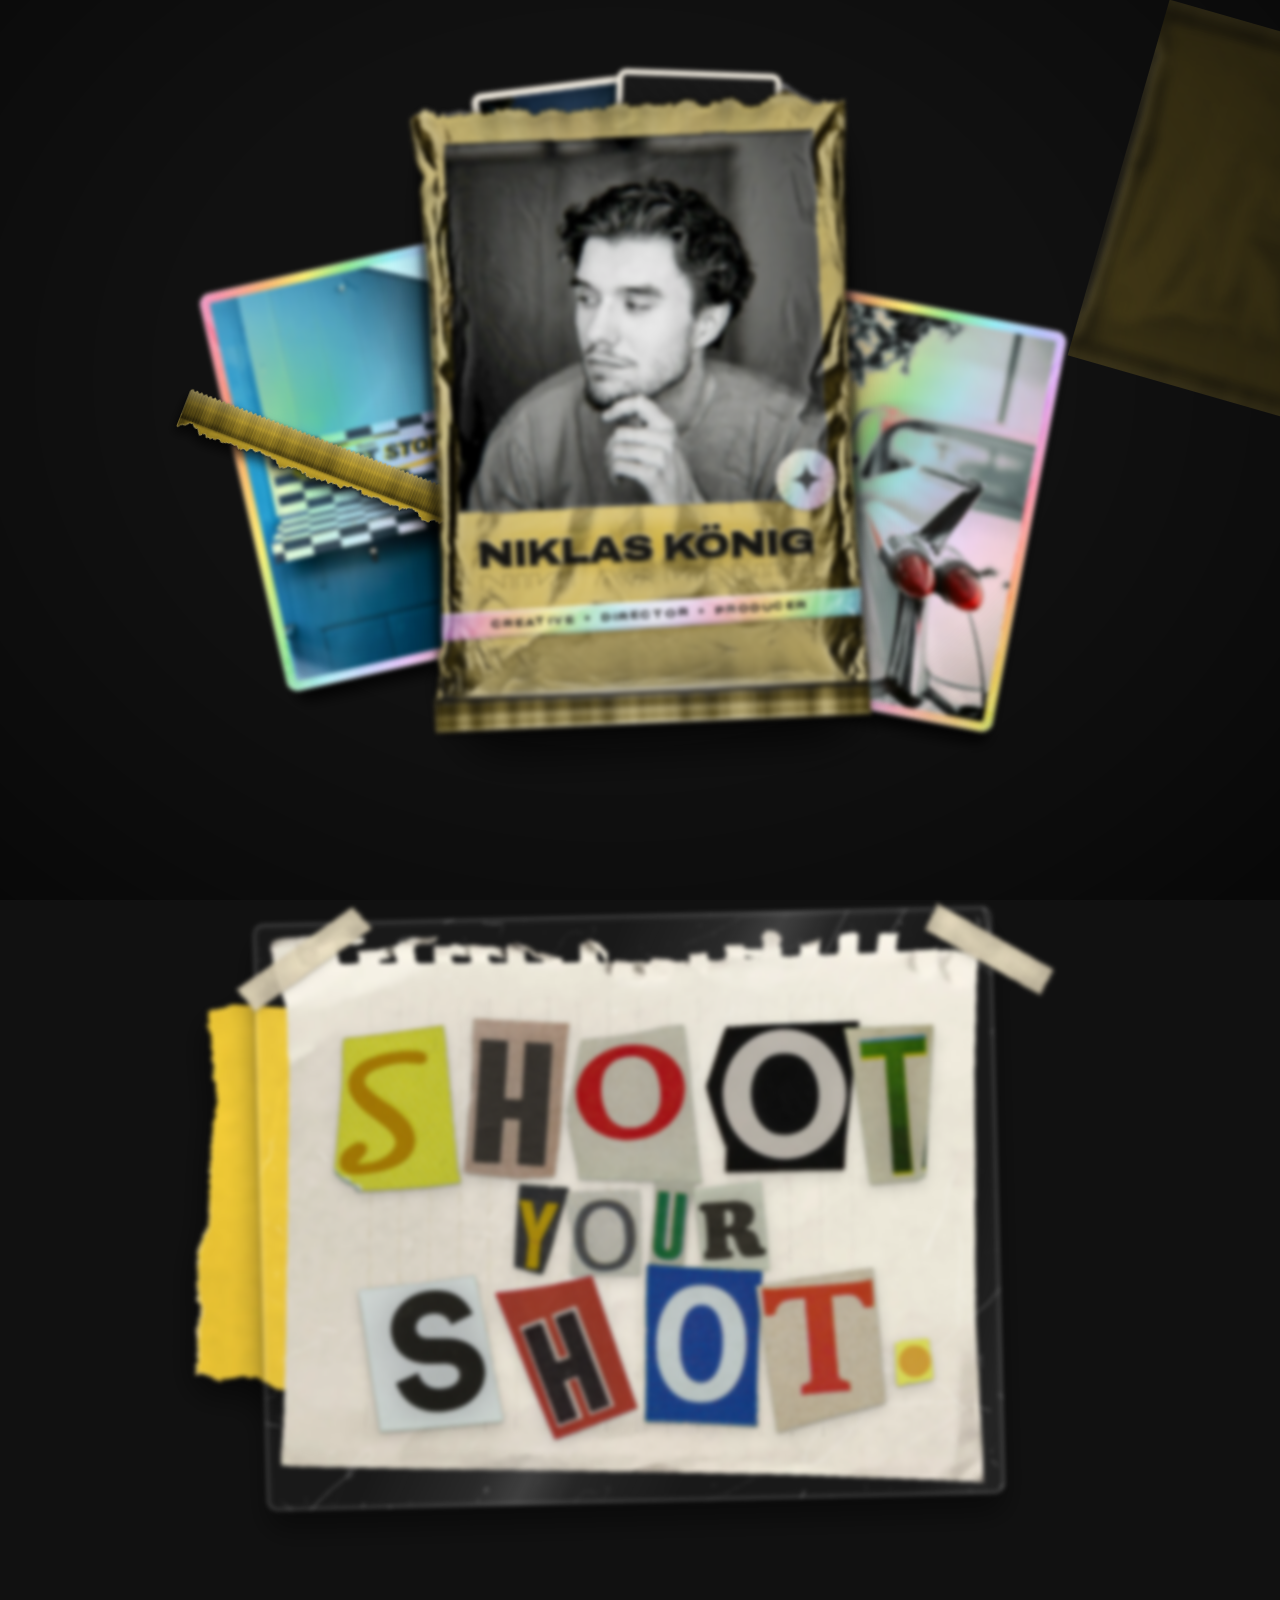
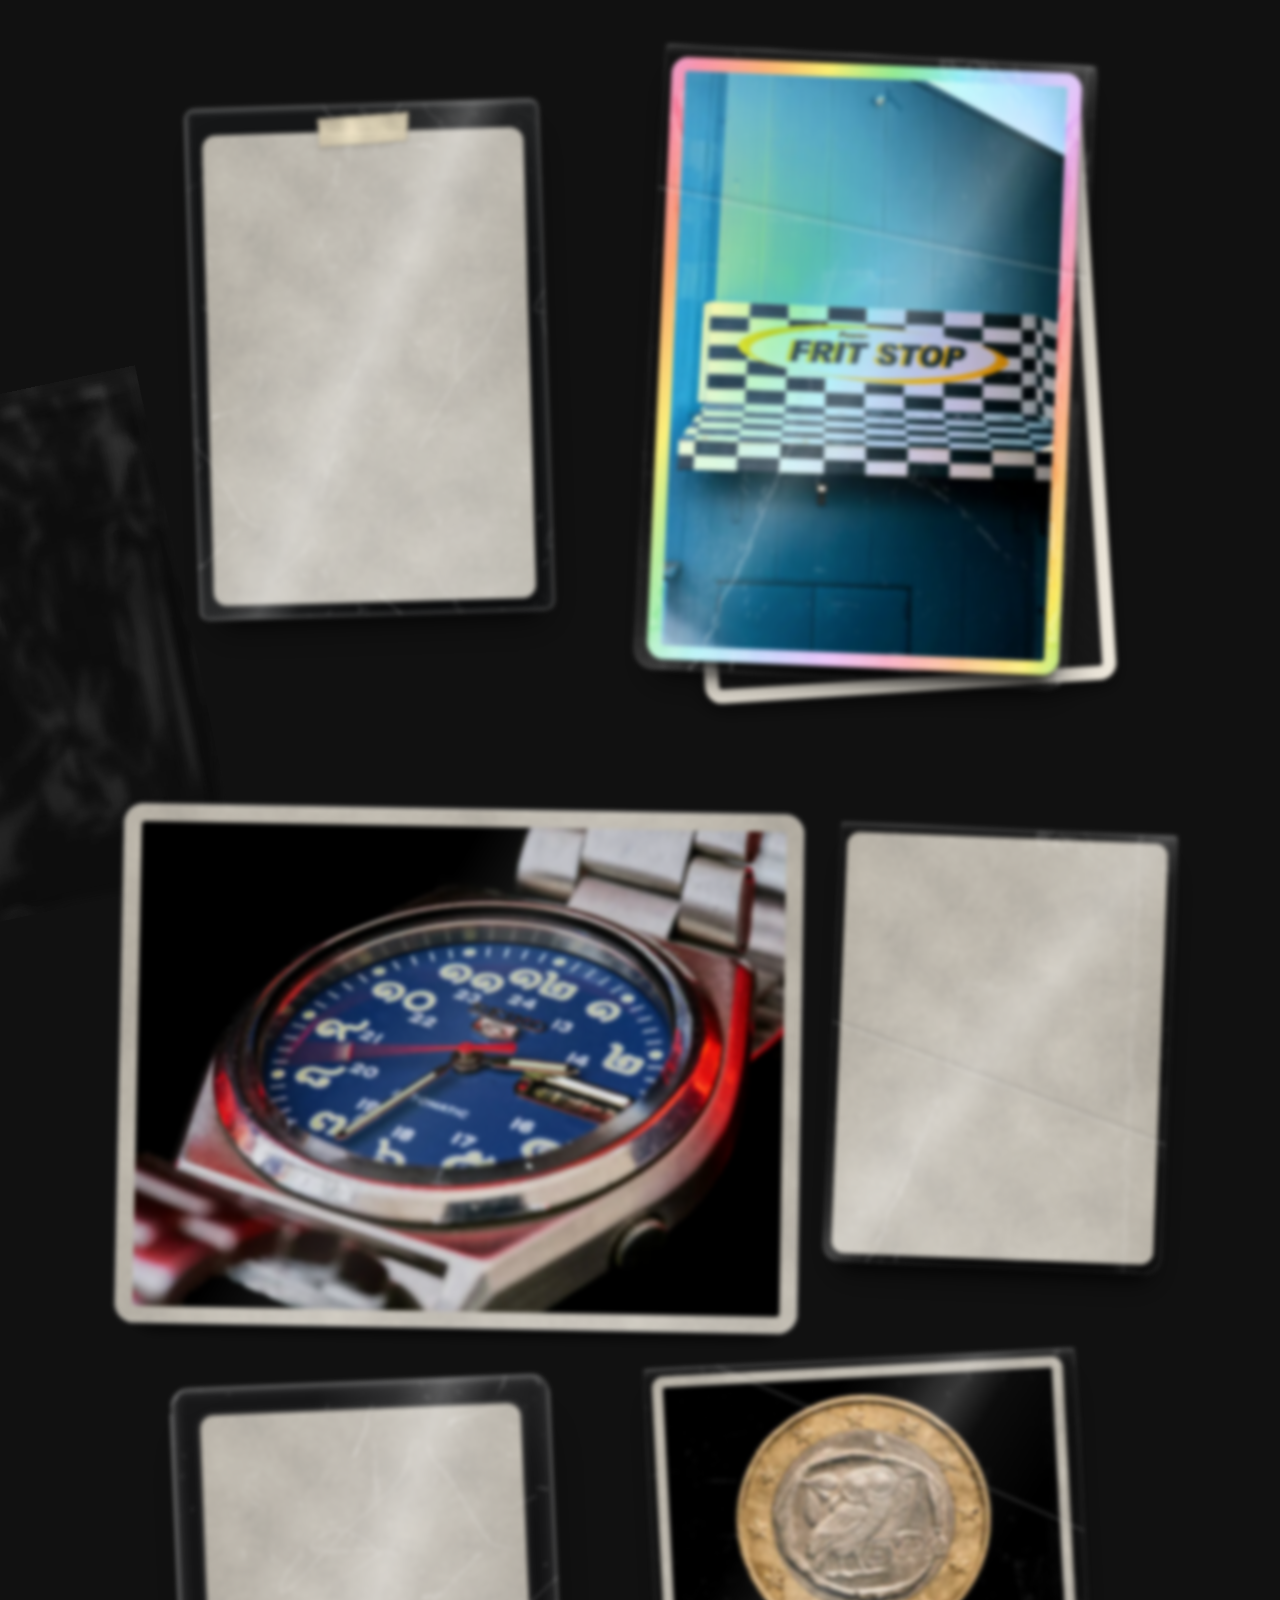
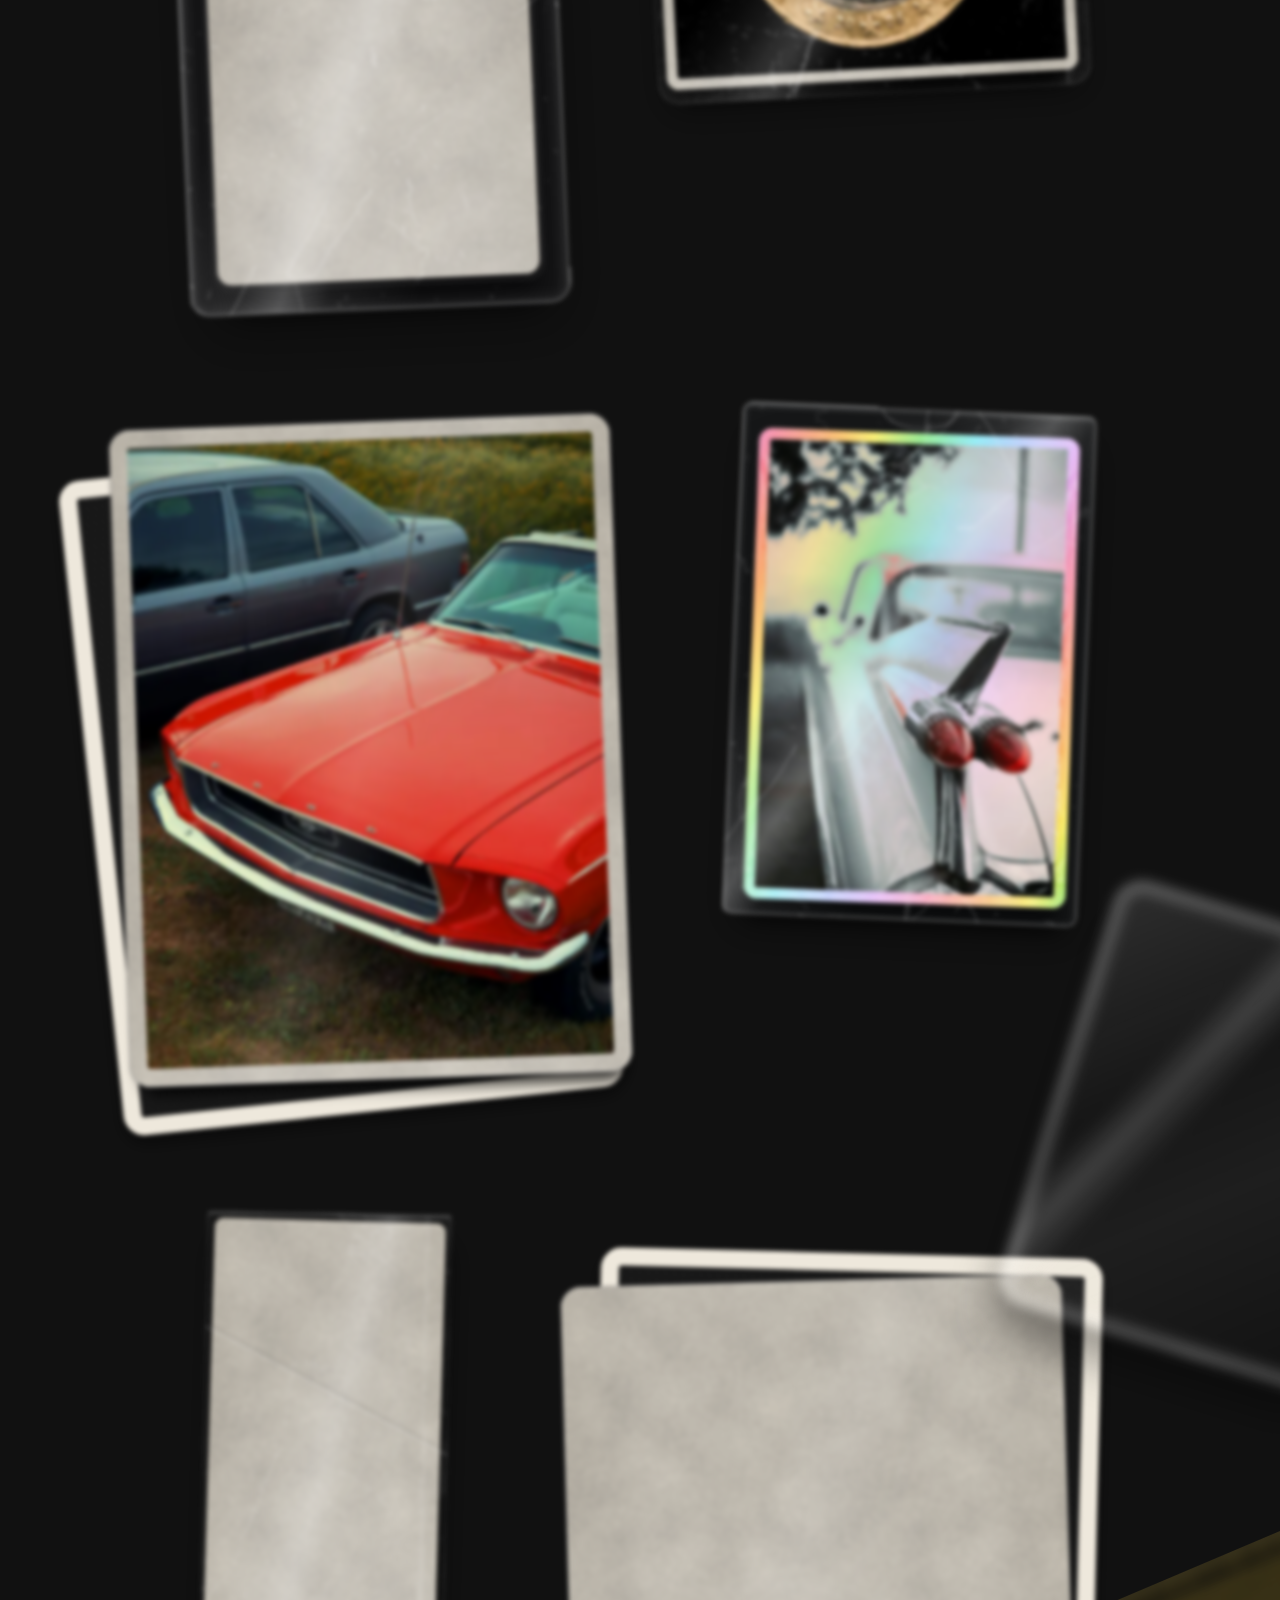
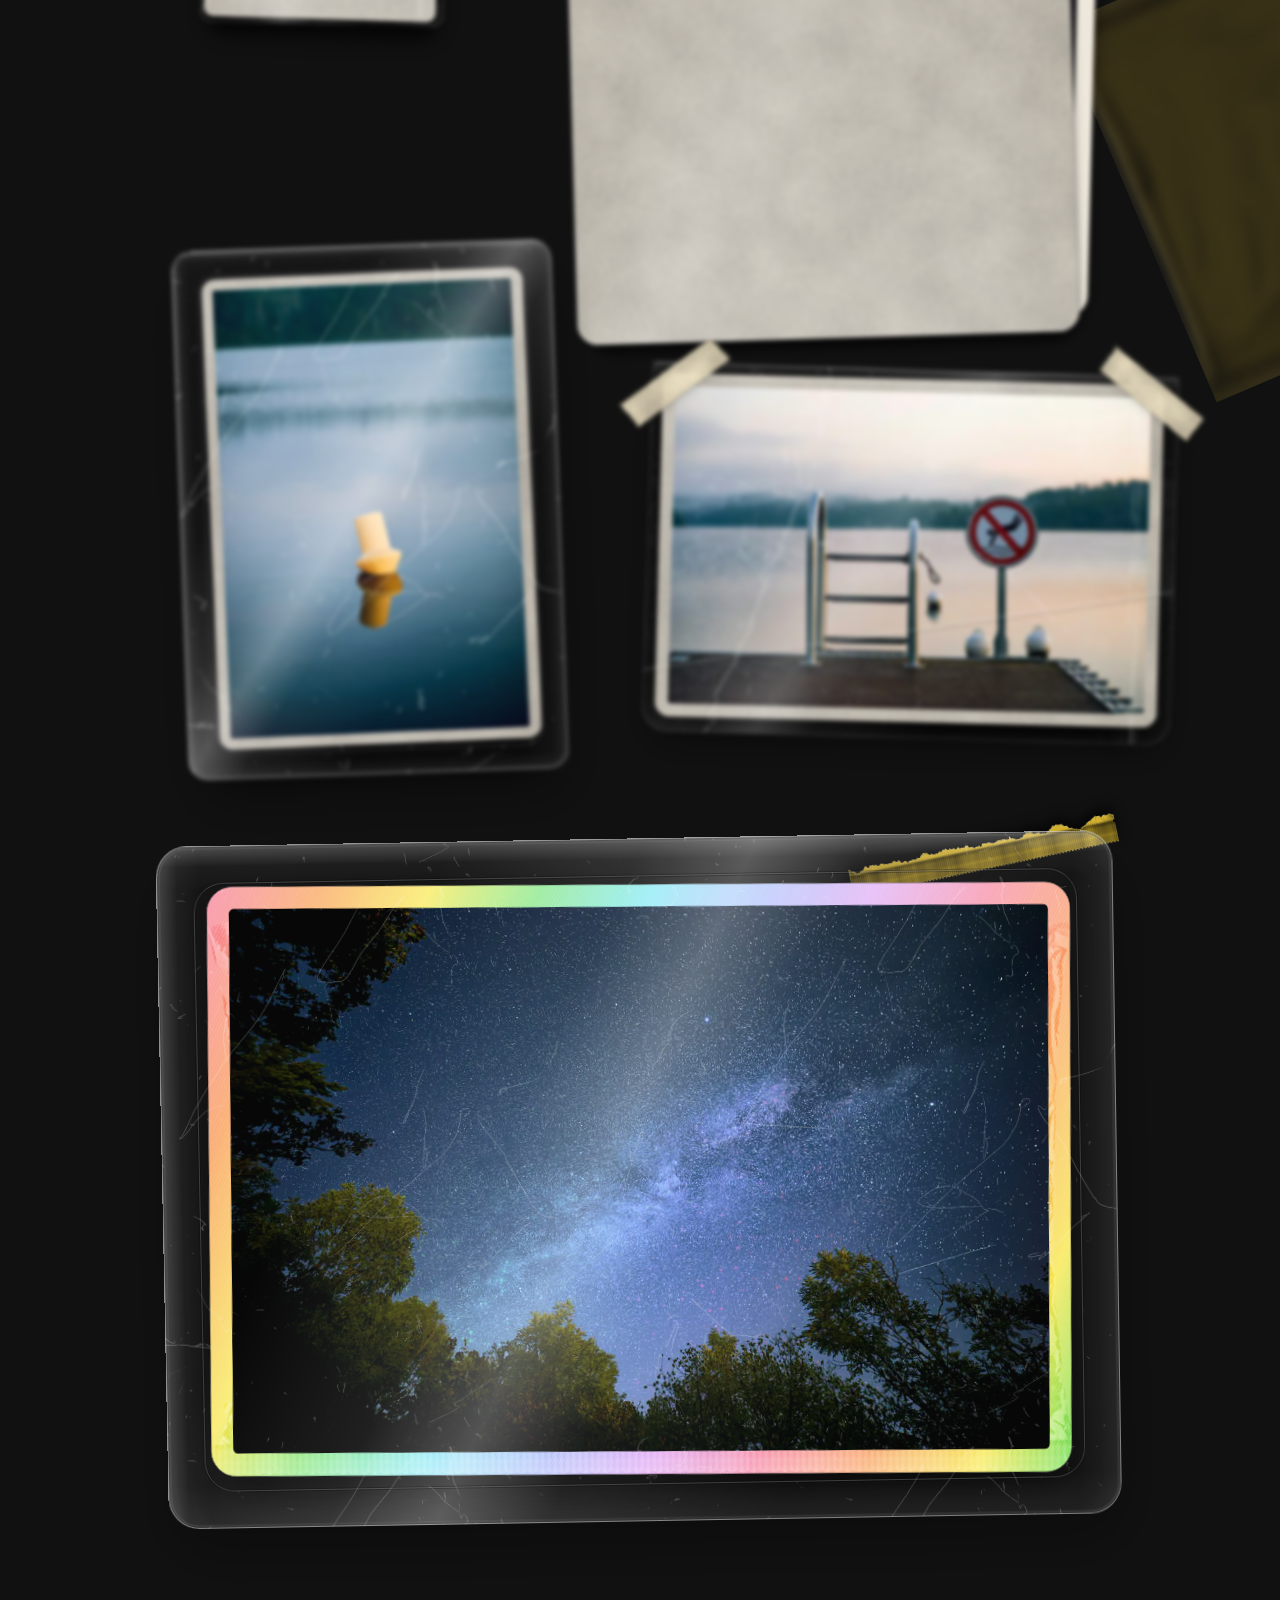
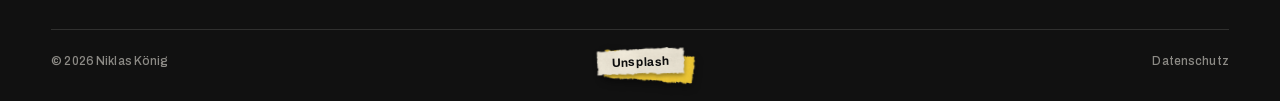
==== commit a9c95753: "Feinschliff V8: Link-Vorschau, Pack auf Tablets, Großansicht - Meta-Beschreibung, Canonical und Open" ====
--- a/index.html
+++ b/index.html
@@ -4,14 +4,27 @@
 <meta charset="utf-8">
 <meta name="viewport" content="width=device-width, initial-scale=1">
 <title>Niklas König</title>
+<meta name="description" content="Niklas König – Creative, Director, Producer.">
 <meta name="theme-color" content="#111111">
+<link rel="canonical" href="https://nkoenig.studio/">
+<!-- Vorschau beim Teilen (Messenger, Social) -->
+<meta property="og:type" content="website">
+<meta property="og:locale" content="de_DE">
+<meta property="og:url" content="https://nkoenig.studio/">
+<meta property="og:title" content="Niklas König">
+<meta property="og:description" content="Creative, Director, Producer.">
+<meta property="og:image" content="https://nkoenig.studio/og.jpg">
+<meta property="og:image:width" content="1200">
+<meta property="og:image:height" content="630">
+<meta property="og:image:alt" content="Goldenes Folienpack mit dem Portrait von Niklas König, daneben zwei Holo-Karten">
+<meta name="twitter:card" content="summary_large_image">
 <link rel="icon" href="/favicon.ico" sizes="any">
 <link rel="icon" type="image/png" sizes="32x32" href="/favicon-32.png">
 <link rel="icon" type="image/png" sizes="512x512" href="/icon-512.png">
 <link rel="apple-touch-icon" href="/apple-touch-icon.png">
 <link rel="preload" href="/fonts/archivo-latin.woff2" as="font" type="font/woff2" crossorigin>
 <link rel="preload" href="/img/seal/pack-foil.webp" as="image">
-<link rel="stylesheet" href="/css/style.css?v=94">
+<link rel="stylesheet" href="/css/style.css?v=95">
 </head>
 <body>
 <div class="lamp" aria-hidden="true"></div>
@@ -245,13 +258,13 @@
 <script>
 document.getElementById('y').textContent = new Date().getFullYear();
 </script>
-<dialog class="viewer" id="viewer" aria-label="Foto in Großansicht">
+<dialog class="viewer" id="viewer" tabindex="-1" aria-label="Foto in Großansicht">
   <img class="v-img" alt="">
   <button class="v-btn v-close" type="button" aria-label="Schließen"><svg viewBox="0 0 24 24" aria-hidden="true"><path d="M5 5l14 14M19 5L5 19"/></svg></button>
   <button class="v-btn v-prev" type="button" aria-label="Vorheriges Foto"><svg viewBox="0 0 24 24" aria-hidden="true"><path d="M15 4l-8 8 8 8"/></svg></button>
   <button class="v-btn v-next" type="button" aria-label="Nächstes Foto"><svg viewBox="0 0 24 24" aria-hidden="true"><path d="M9 4l8 8-8 8"/></svg></button>
 </dialog>
 <script src="/js/light.js?v=90" defer></script>
-<script src="/js/viewer.js?v=80" defer></script>
+<script src="/js/viewer.js?v=81" defer></script>
 </body>
 </html>
--- a/css/style.css
+++ b/css/style.css
@@ -600,6 +600,7 @@
   background: transparent; display: grid; place-items: center; overflow: hidden;
 }
 .viewer:not([open]) { display: none; }
+.viewer:focus { outline: none; }
 .viewer::backdrop { background: rgba(9,9,9,.92); backdrop-filter: blur(10px); -webkit-backdrop-filter: blur(10px); }
 .v-img {
   max-width: min(92vw, 1500px); max-height: 86vh; width: auto; height: auto; object-fit: contain;
@@ -652,6 +653,13 @@
 .legal-body h2 { font-size: 17px; font-weight: 800; margin: 2em 0 .4em; }
 .legal-body p { margin: 0 0 .9em; }
 .legal-back { display: inline-block; margin-top: 3vw; font-weight: 800; text-transform: uppercase; font-size: 13px; text-decoration: none; border-bottom: 2px solid var(--o); }
+
+/* ---------- Tablet hochkant: Pack groesser, sonst wirkt es auf dem hohen Bildschirm verloren ---------- */
+@media (min-width: 761px) and (orientation: portrait) {
+  .hero { --pw: min(50vw, 44vh, 500px); }
+  .fan-a { translate: calc(-50% - var(--pw) * .52) 0; }
+  .fan-b { translate: calc(-50% + var(--pw) * .5) calc(var(--pw) * .1); }
+}
 
 /* ---------- Schmal ---------- */
 @media (max-width: 760px) {
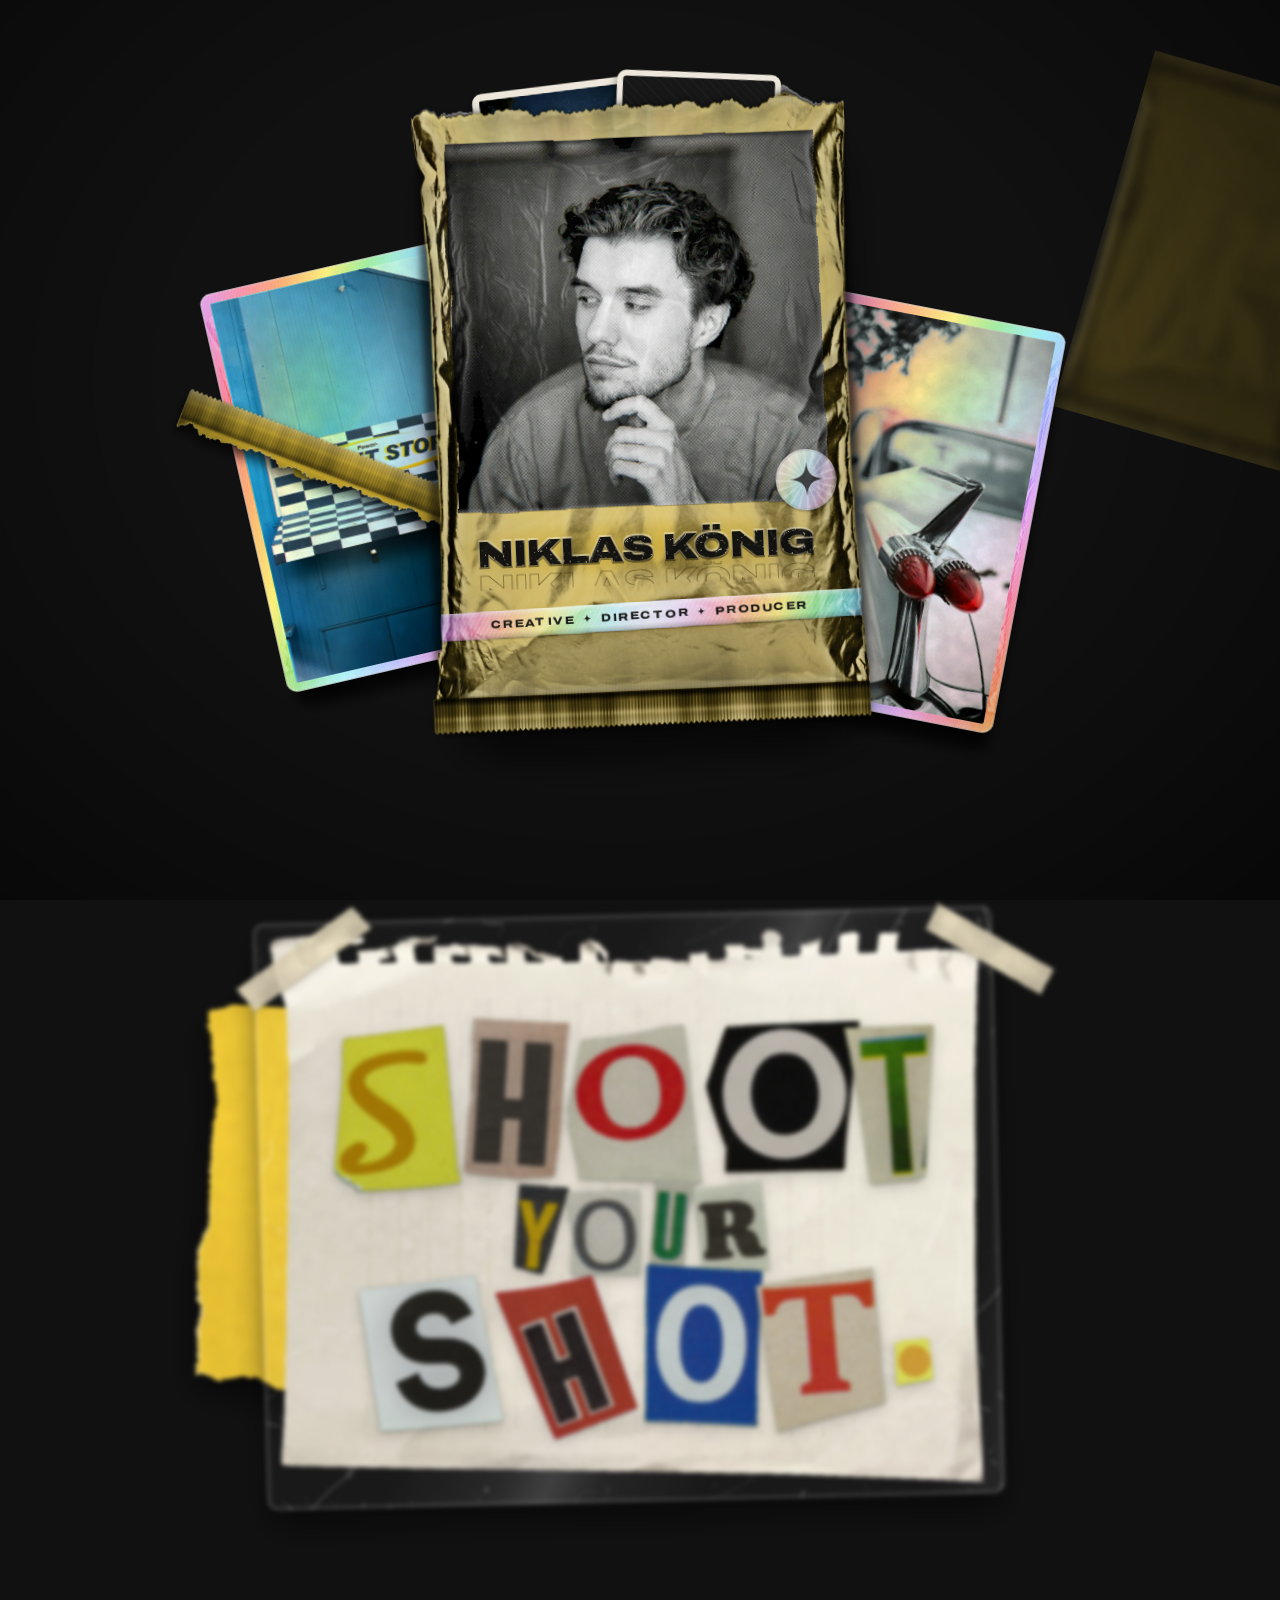
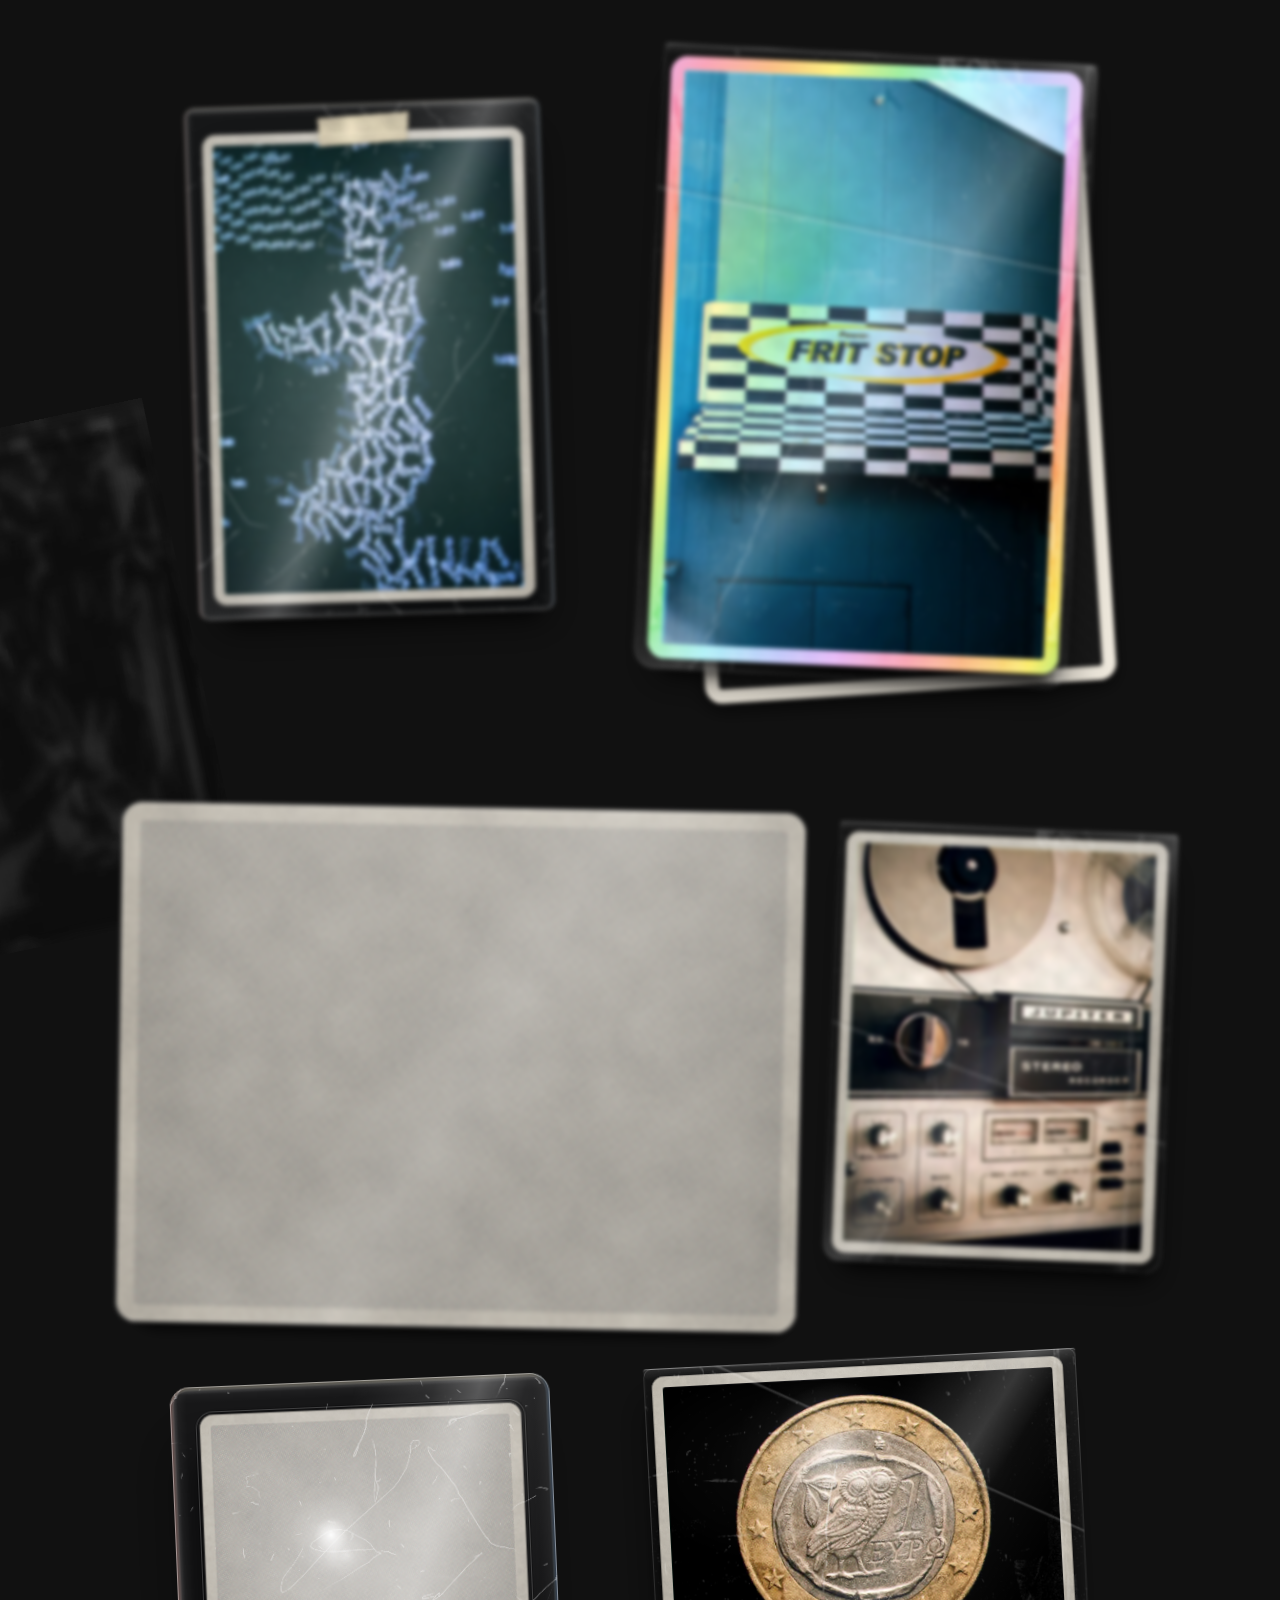
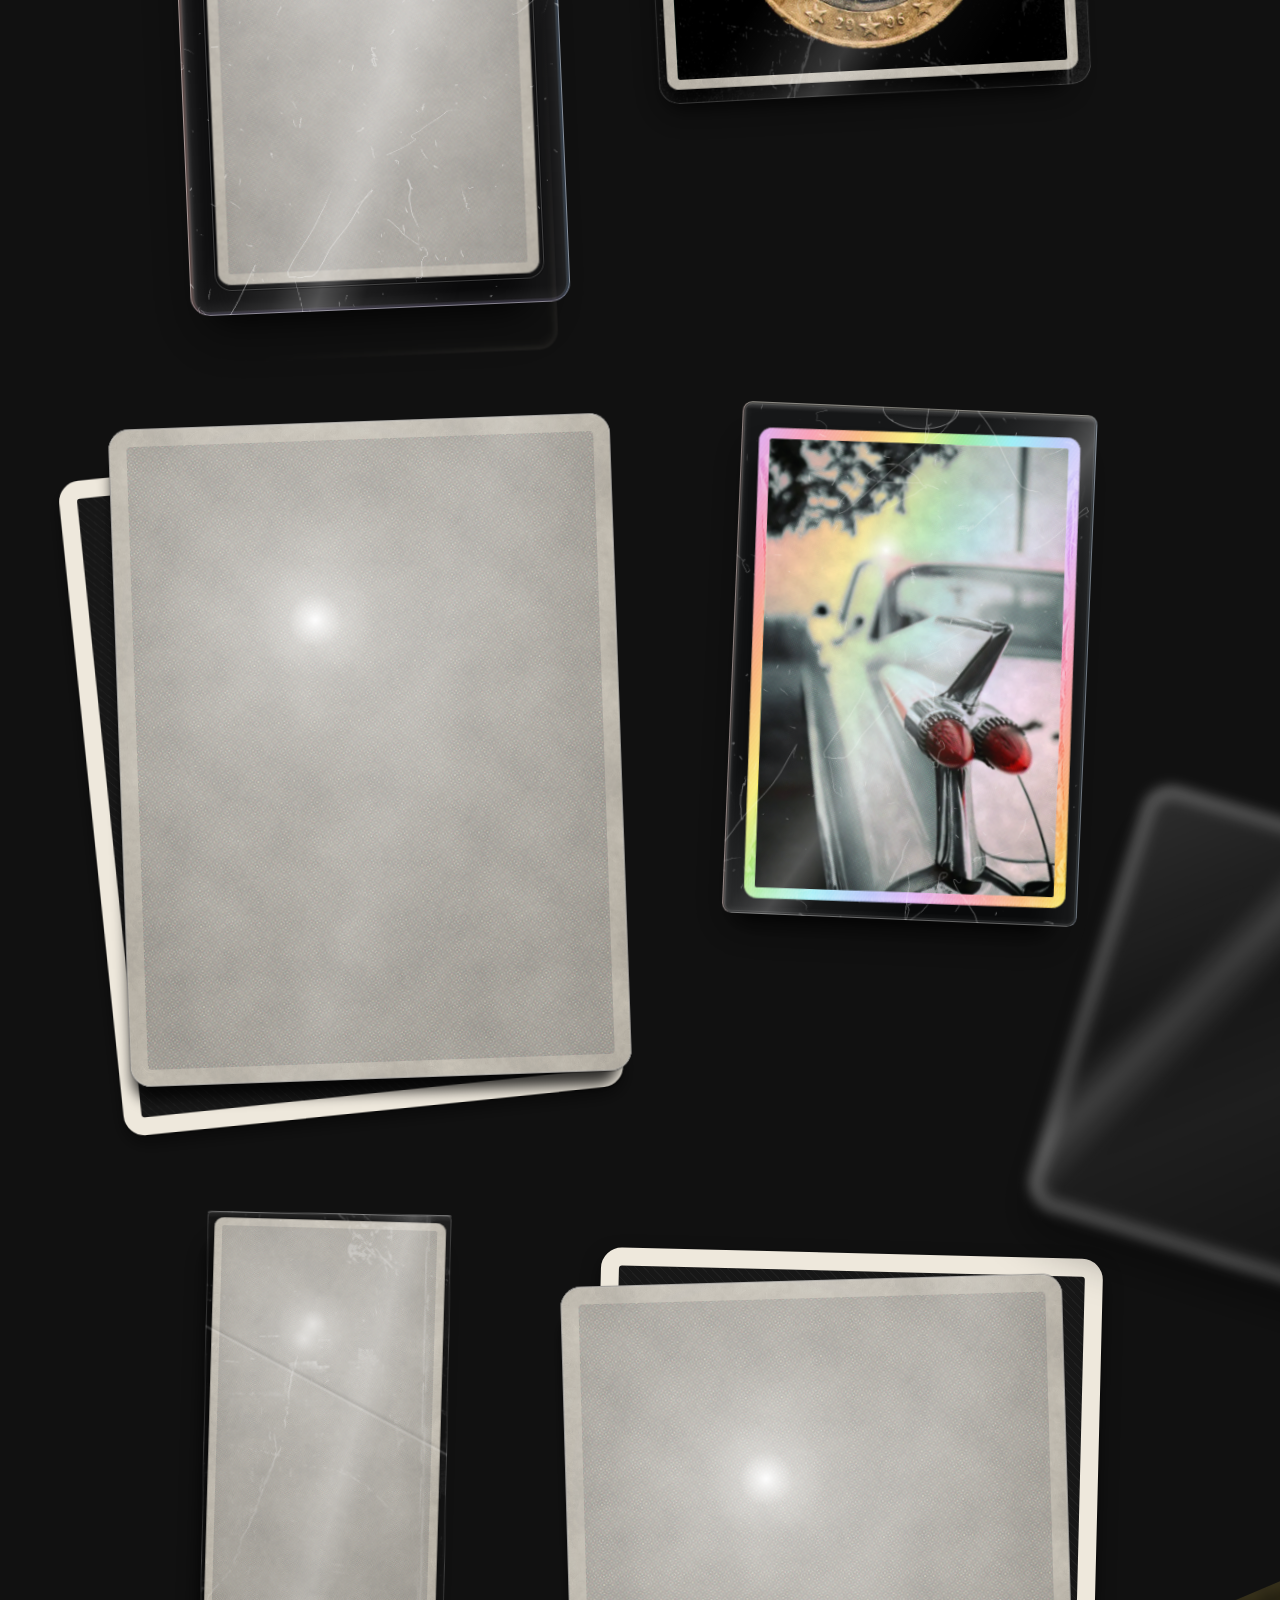
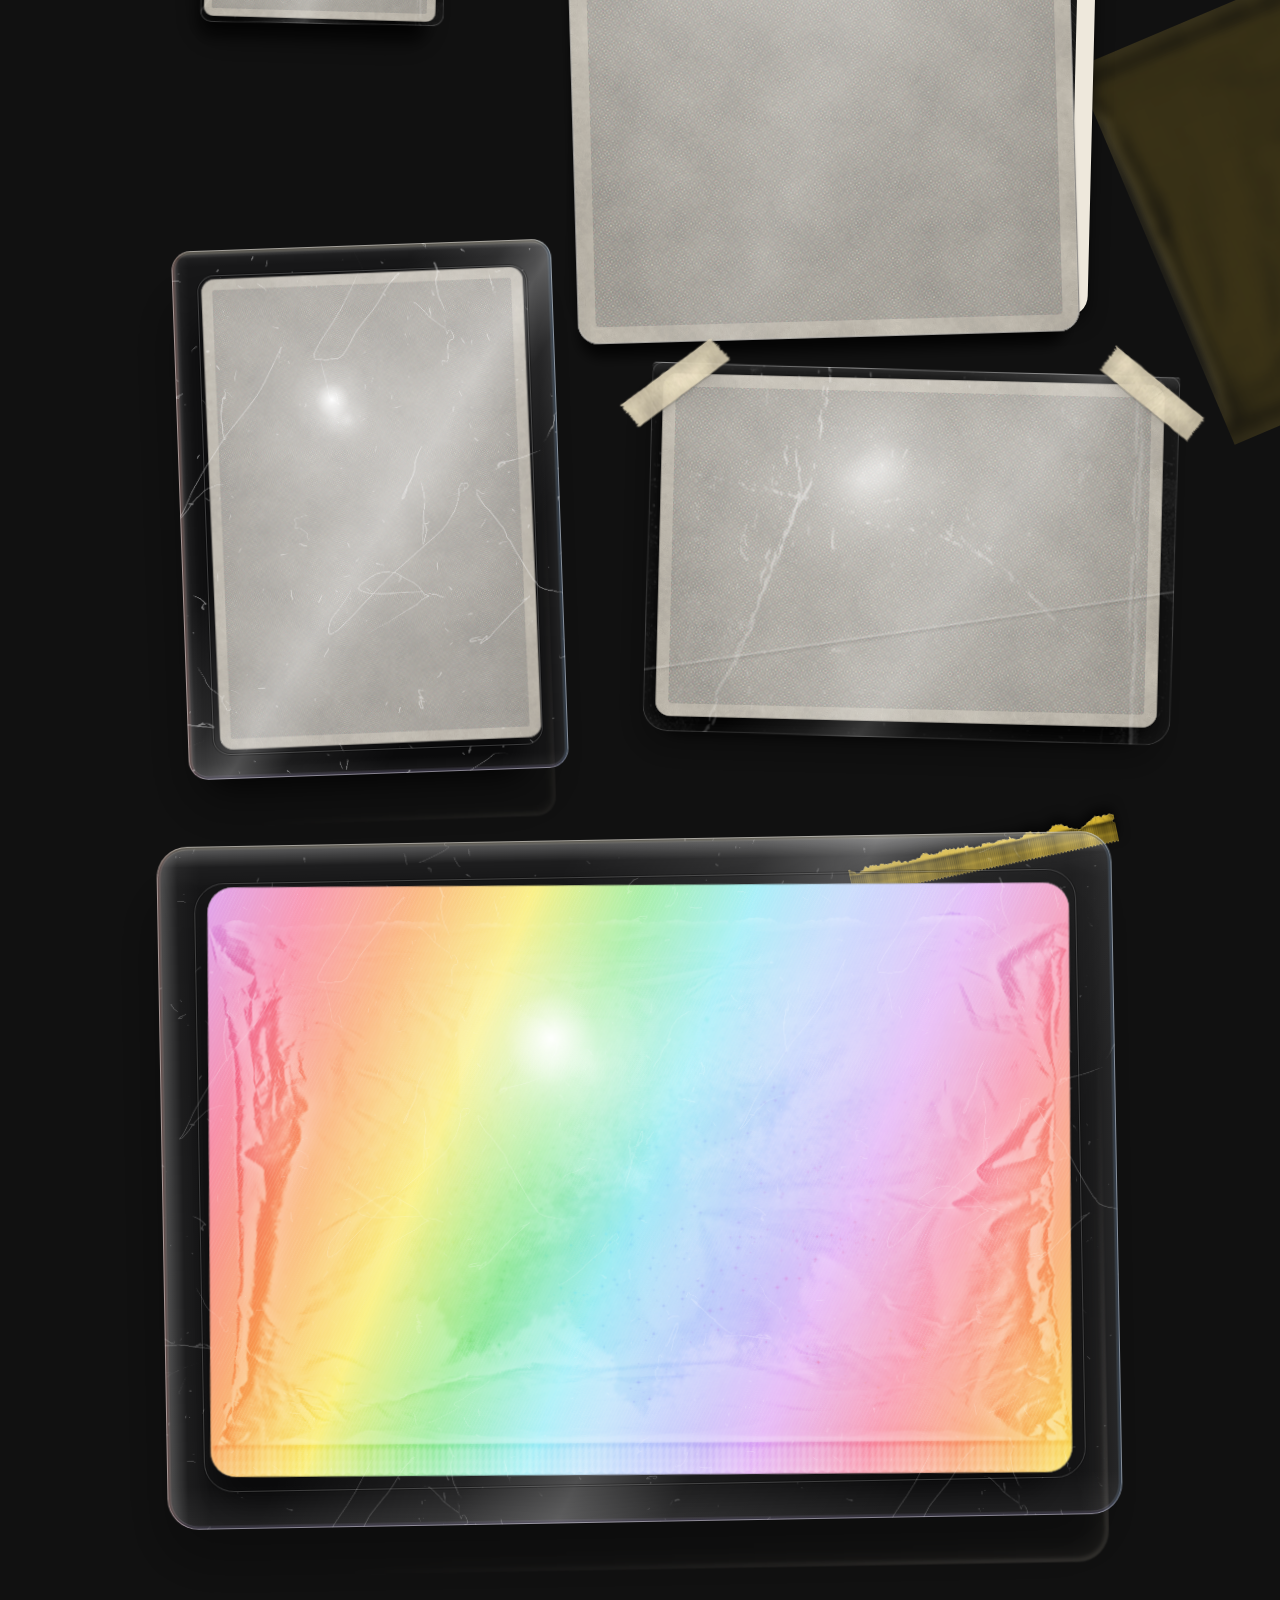
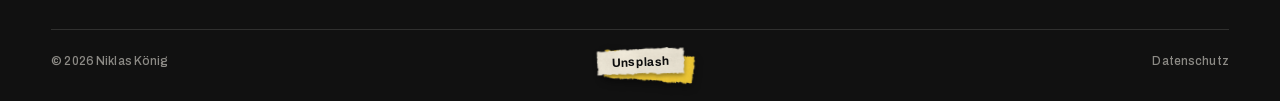
==== commit fcbbaa6c: "V9: Feder-Physik, Raytracing-Licht und Druckartefakte Physik (js/light.js) - Kippen, Heben und Versa" ====
--- a/index.html
+++ b/index.html
@@ -24,7 +24,7 @@
 <link rel="apple-touch-icon" href="/apple-touch-icon.png">
 <link rel="preload" href="/fonts/archivo-latin.woff2" as="font" type="font/woff2" crossorigin>
 <link rel="preload" href="/img/seal/pack-foil.webp" as="image">
-<link rel="stylesheet" href="/css/style.css?v=95">
+<link rel="stylesheet" href="/css/style.css?v=100">
 </head>
 <body>
 <div class="lamp" aria-hidden="true"></div>
@@ -43,7 +43,13 @@
     <feGaussianBlur in="SourceAlpha" stdDeviation=".55" result="bb"/>
     <feSpecularLighting in="bb" surfaceScale="1.8" specularConstant=".7" specularExponent="42" lighting-color="#ffffff" result="sp"><feDistantLight azimuth="235" elevation="40"/></feSpecularLighting>
     <feComposite in="sp" in2="SourceAlpha" operator="in" result="spi"/>
-    <feMerge><feMergeNode in="shadow"/><feMergeNode in="hl"/><feMergeNode in="SourceGraphic"/><feMergeNode in="spi"/></feMerge>
+    <!-- Druckfarbe auf glatter Folie: Kanten laufen minimal aus, an Fehlstellen deckt sie nicht und Gold blitzt durch -->
+    <feTurbulence type="fractalNoise" baseFrequency=".9" numOctaves="2" seed="4" result="grain"/>
+    <feDisplacementMap in="SourceGraphic" in2="grain" scale="1.6" xChannelSelector="R" yChannelSelector="G" result="ink"/>
+    <feTurbulence type="fractalNoise" baseFrequency=".32" numOctaves="2" seed="9" result="n2"/>
+    <feColorMatrix in="n2" type="matrix" values="0 0 0 0 0  0 0 0 0 0  0 0 0 0 0  15 0 0 0 -10.4" result="holes"/>
+    <feComposite in="ink" in2="holes" operator="out" result="inked"/>
+    <feMerge><feMergeNode in="shadow"/><feMergeNode in="hl"/><feMergeNode in="inked"/><feMergeNode in="spi"/></feMerge>
   </filter>
   <symbol id="star" viewBox="0 0 100 100"><path d="M50 0 C53 34 66 47 100 50 C66 53 53 66 50 100 C47 66 34 53 0 50 C34 47 47 34 50 0Z"/></symbol>
 </svg>
@@ -60,10 +66,10 @@
   <!-- ===== Das Pack: Gesicht ===== -->
   <section class="hero">
     <figure class="card loose holo fan fan-a" style="--hm:url(/img/seal/holo-fritz.webp)" data-tilt aria-hidden="true">
-      <div class="tilt"><div class="print"><img src="/img/S_MXibn6oHI-640.webp" srcset="/img/S_MXibn6oHI-640.webp 640w, /img/S_MXibn6oHI-1080.webp 1080w" sizes="(max-width:760px) 54vw, 23vw" width="900" height="1350" alt=""><i class="holo-l"></i><i class="sheen"></i></div></div>
+      <div class="tilt"><div class="print"><span class="pic"><img src="/img/print/S_MXibn6oHI-640.webp" srcset="/img/print/S_MXibn6oHI-640.webp 640w, /img/print/S_MXibn6oHI-1080.webp 1080w" sizes="(max-width:760px) 54vw, 23vw" width="900" height="1350" alt=""></span><i class="holo-l"></i><i class="sheen"></i></div></div>
     </figure>
     <figure class="card loose holo fan fan-b" style="--hm:url(/img/seal/holo-cadillac.webp)" data-tilt aria-hidden="true">
-      <div class="tilt"><div class="print"><img src="/img/Gth9FScaFCk-640.webp" srcset="/img/Gth9FScaFCk-640.webp 640w, /img/Gth9FScaFCk-1080.webp 1080w" sizes="(max-width:760px) 54vw, 23vw" width="900" height="1350" alt=""><i class="holo-l"></i><i class="sheen"></i></div></div>
+      <div class="tilt"><div class="print"><span class="pic"><img src="/img/print/Gth9FScaFCk-640.webp" srcset="/img/print/Gth9FScaFCk-640.webp 640w, /img/print/Gth9FScaFCk-1080.webp 1080w" sizes="(max-width:760px) 54vw, 23vw" width="900" height="1350" alt=""></span><i class="holo-l"></i><i class="sheen"></i></div></div>
     </figure>
     <div class="strip" aria-hidden="true"><img src="/img/seal/pack-strip.webp" width="900" height="105" alt=""><i class="tint"></i><i class="curl"></i></div>
     <div class="booster" data-tilt>
@@ -81,7 +87,7 @@
           <div class="art">
             <!-- Bildfeld in die Folie gepresst, Portrait darin gedruckt -->
             <a class="face-link" href="https://unsplash.com/@nottwentyseven" rel="noopener" aria-label="Niklas König auf Unsplash">
-              <img class="photo" src="/img/niklas-1240.webp" width="1240" height="1240" fetchpriority="high" alt="Niklas König">
+              <img class="photo" src="/img/print/niklas-1240.webp" width="1240" height="1240" fetchpriority="high" alt="Niklas König">
             </a>
             <!-- rundes Holo-Siegel mit Stern, ueberlappt die Ecke des Bildfelds -->
             <i class="name-star" aria-hidden="true"><svg><use href="#star"/></svg></i>
@@ -139,7 +145,7 @@
     <div class="pair">
       <figure class="card top" style="--c:2/6;--mt:20%;--r:-1.8deg" data-tilt>
         <div class="tilt">
-          <div class="print"><a class="zoom" href="/img/svIlYNz19pQ-1600.webp"><img src="/img/svIlYNz19pQ-1080.webp" srcset="/img/svIlYNz19pQ-640.webp 640w, /img/svIlYNz19pQ-1080.webp 1080w, /img/svIlYNz19pQ-1600.webp 1600w" sizes="(max-width:760px) 62vw, 29vw" width="900" height="1350" loading="lazy" decoding="async" alt="Silhouette aus den Wörtern Liebe und Hass auf dunklem Grund"></a><i class="sheen"></i></div>
+          <div class="print"><a class="zoom" href="/img/svIlYNz19pQ-1600.webp"><img src="/img/print/svIlYNz19pQ-1080.webp" srcset="/img/print/svIlYNz19pQ-640.webp 640w, /img/print/svIlYNz19pQ-1080.webp 1080w, /img/print/svIlYNz19pQ-1600.webp 1600w" sizes="(max-width:760px) 62vw, 29vw" width="900" height="1350" loading="lazy" decoding="async" alt="Silhouette aus den Wörtern Liebe und Hass auf dunklem Grund"></a><i class="sheen"></i></div>
           <i class="case" aria-hidden="true"></i>
           <i class="tape masking t" style="--ti:url(/img/tape/m4.webp)"></i>
         </div>
@@ -147,7 +153,7 @@
       <figure class="card sleeve holo" style="--c:7/12;--r:2.4deg;--hm:url(/img/seal/holo-fritz.webp)" data-tilt>
         <i class="under cardback" style="--ux:7%;--uy:4%;--ur:-6deg" aria-hidden="true"></i>
         <div class="tilt">
-          <div class="print"><a class="zoom" href="/img/S_MXibn6oHI-1600.webp"><img src="/img/S_MXibn6oHI-1080.webp" srcset="/img/S_MXibn6oHI-640.webp 640w, /img/S_MXibn6oHI-1080.webp 1080w, /img/S_MXibn6oHI-1600.webp 1600w" sizes="(max-width:760px) 62vw, 37vw" width="900" height="1350" loading="lazy" decoding="async" alt="Schild mit der Aufschrift Frit Stop über Schachbrettmuster"></a><i class="holo-l"></i><i class="sheen"></i></div>
+          <div class="print"><a class="zoom" href="/img/S_MXibn6oHI-1600.webp"><img src="/img/print/S_MXibn6oHI-1080.webp" srcset="/img/print/S_MXibn6oHI-640.webp 640w, /img/print/S_MXibn6oHI-1080.webp 1080w, /img/print/S_MXibn6oHI-1600.webp 1600w" sizes="(max-width:760px) 62vw, 37vw" width="900" height="1350" loading="lazy" decoding="async" alt="Schild mit der Aufschrift Frit Stop über Schachbrettmuster"></a><i class="holo-l"></i><i class="sheen"></i></div>
           <i class="case" aria-hidden="true"></i>
         </div>
       </figure>
@@ -157,24 +163,24 @@
     <div class="pair quad">
       <figure class="card loose w" style="--c:1/9;--r:1deg" data-tilt>
         <div class="tilt">
-          <div class="print"><a class="zoom" href="/img/wWiVD-IsDns-1600.webp"><img src="/img/wWiVD-IsDns-1080.webp" srcset="/img/wWiVD-IsDns-640.webp 640w, /img/wWiVD-IsDns-1080.webp 1080w, /img/wWiVD-IsDns-1600.webp 1600w" sizes="(max-width:760px) 100vw, 59vw" width="900" height="675" loading="lazy" decoding="async" alt="Blaue Armbanduhr mit Metallarmband"></a><i class="sheen"></i></div>
+          <div class="print"><a class="zoom" href="/img/wWiVD-IsDns-1600.webp"><img src="/img/print/wWiVD-IsDns-1080.webp" srcset="/img/print/wWiVD-IsDns-640.webp 640w, /img/print/wWiVD-IsDns-1080.webp 1080w, /img/print/wWiVD-IsDns-1600.webp 1600w" sizes="(max-width:760px) 100vw, 59vw" width="900" height="675" loading="lazy" decoding="async" alt="Blaue Armbanduhr mit Metallarmband"></a><i class="sheen"></i></div>
         </div>
       </figure>
       <figure class="card sleeve" style="--c:9/13;--mt:9%;--r:2.2deg" data-tilt>
         <div class="tilt">
-          <div class="print"><a class="zoom" href="/img/lqy07Ffdkoc-1600.webp"><img src="/img/lqy07Ffdkoc-1080.webp" srcset="/img/lqy07Ffdkoc-640.webp 640w, /img/lqy07Ffdkoc-1080.webp 1080w, /img/lqy07Ffdkoc-1600.webp 1600w" sizes="(max-width:760px) 62vw, 29vw" width="900" height="1200" loading="lazy" decoding="async" alt="Tonbandgerät mit Spulen"></a><i class="sheen"></i></div>
+          <div class="print"><a class="zoom" href="/img/lqy07Ffdkoc-1600.webp"><img src="/img/print/lqy07Ffdkoc-1080.webp" srcset="/img/print/lqy07Ffdkoc-640.webp 640w, /img/print/lqy07Ffdkoc-1080.webp 1080w, /img/print/lqy07Ffdkoc-1600.webp 1600w" sizes="(max-width:760px) 62vw, 29vw" width="900" height="1200" loading="lazy" decoding="async" alt="Tonbandgerät mit Spulen"></a><i class="sheen"></i></div>
           <i class="case" aria-hidden="true"></i>
         </div>
       </figure>
       <figure class="card one" style="--c:2/6;--row:2;--mt:7%;--r:-2.4deg" data-tilt>
         <div class="tilt">
-          <div class="print"><a class="zoom" href="/img/yNxP-sdPEx0-1600.webp"><img src="/img/yNxP-sdPEx0-1080.webp" srcset="/img/yNxP-sdPEx0-640.webp 640w, /img/yNxP-sdPEx0-1080.webp 1080w, /img/yNxP-sdPEx0-1600.webp 1600w" sizes="(max-width:760px) 62vw, 29vw" width="900" height="1350" loading="lazy" decoding="async" alt="Flugzeugpropeller im Gegenlicht, schwarzweiß"></a><i class="sheen"></i></div>
+          <div class="print"><a class="zoom" href="/img/yNxP-sdPEx0-1600.webp"><img src="/img/print/yNxP-sdPEx0-1080.webp" srcset="/img/print/yNxP-sdPEx0-640.webp 640w, /img/print/yNxP-sdPEx0-1080.webp 1080w, /img/print/yNxP-sdPEx0-1600.webp 1600w" sizes="(max-width:760px) 62vw, 29vw" width="900" height="1350" loading="lazy" decoding="async" alt="Flugzeugpropeller im Gegenlicht, schwarzweiß"></a><i class="sheen"></i></div>
           <i class="case" aria-hidden="true"></i>
         </div>
       </figure>
       <figure class="card sleeve w" style="--c:7/12;--row:2;--mt:-5%;--r:-3deg;--z:2" data-tilt>
         <div class="tilt">
-          <div class="print"><a class="zoom" href="/img/iYcURjI3aZ8-1600.webp"><img src="/img/iYcURjI3aZ8-1080.webp" srcset="/img/iYcURjI3aZ8-640.webp 640w, /img/iYcURjI3aZ8-1080.webp 1080w, /img/iYcURjI3aZ8-1600.webp 1600w" sizes="(max-width:760px) 100vw, 37vw" width="900" height="675" loading="lazy" decoding="async" alt="Euromünze mit Eule auf schwarzem Grund"></a><i class="sheen"></i></div>
+          <div class="print"><a class="zoom" href="/img/iYcURjI3aZ8-1600.webp"><img src="/img/print/iYcURjI3aZ8-1080.webp" srcset="/img/print/iYcURjI3aZ8-640.webp 640w, /img/print/iYcURjI3aZ8-1080.webp 1080w, /img/print/iYcURjI3aZ8-1600.webp 1600w" sizes="(max-width:760px) 100vw, 37vw" width="900" height="675" loading="lazy" decoding="async" alt="Euromünze mit Eule auf schwarzem Grund"></a><i class="sheen"></i></div>
           <i class="case" aria-hidden="true"></i>
         </div>
       </figure>
@@ -186,12 +192,12 @@
       <figure class="card loose" style="--c:1/7;--r:-2deg" data-tilt>
         <i class="under cardback" style="--ux:-6%;--uy:5%;--ur:-4deg" aria-hidden="true"></i>
         <div class="tilt">
-          <div class="print"><a class="zoom" href="/img/kGuBcBm0E1g-1600.webp"><img src="/img/kGuBcBm0E1g-1080.webp" srcset="/img/kGuBcBm0E1g-640.webp 640w, /img/kGuBcBm0E1g-1080.webp 1080w, /img/kGuBcBm0E1g-1600.webp 1600w" sizes="(max-width:760px) 62vw, 44vw" width="900" height="1200" loading="lazy" decoding="async" alt="Rotes Mustang-Cabrio neben einem grauen Auto"></a><i class="sheen"></i></div>
+          <div class="print"><a class="zoom" href="/img/kGuBcBm0E1g-1600.webp"><img src="/img/print/kGuBcBm0E1g-1080.webp" srcset="/img/print/kGuBcBm0E1g-640.webp 640w, /img/print/kGuBcBm0E1g-1080.webp 1080w, /img/print/kGuBcBm0E1g-1600.webp 1600w" sizes="(max-width:760px) 62vw, 44vw" width="900" height="1200" loading="lazy" decoding="async" alt="Rotes Mustang-Cabrio neben einem grauen Auto"></a><i class="sheen"></i></div>
         </div>
       </figure>
       <figure class="card top holo" style="--c:8/12;--mt:4%;--r:2.4deg;--hm:url(/img/seal/holo-cadillac.webp)" data-tilt>
         <div class="tilt">
-          <div class="print"><a class="zoom" href="/img/Gth9FScaFCk-1600.webp"><img src="/img/Gth9FScaFCk-1080.webp" srcset="/img/Gth9FScaFCk-640.webp 640w, /img/Gth9FScaFCk-1080.webp 1080w, /img/Gth9FScaFCk-1600.webp 1600w" sizes="(max-width:760px) 62vw, 29vw" width="900" height="1350" loading="lazy" decoding="async" alt="Cadillac-Heckflosse"></a><i class="holo-l"></i><i class="sheen"></i></div>
+          <div class="print"><a class="zoom" href="/img/Gth9FScaFCk-1600.webp"><img src="/img/print/Gth9FScaFCk-1080.webp" srcset="/img/print/Gth9FScaFCk-640.webp 640w, /img/print/Gth9FScaFCk-1080.webp 1080w, /img/print/Gth9FScaFCk-1600.webp 1600w" sizes="(max-width:760px) 62vw, 29vw" width="900" height="1350" loading="lazy" decoding="async" alt="Cadillac-Heckflosse"></a><i class="holo-l"></i><i class="sheen"></i></div>
           <i class="case" aria-hidden="true"></i>
         </div>
       </figure>
@@ -201,14 +207,14 @@
     <div class="pair">
       <figure class="card sleeve" style="--c:2/5;--r:1.6deg" data-tilt>
         <div class="tilt">
-          <div class="print"><a class="zoom" href="/img/XPmTnY4AHtk-1600.webp"><img src="/img/XPmTnY4AHtk-1080.webp" srcset="/img/XPmTnY4AHtk-640.webp 640w, /img/XPmTnY4AHtk-1080.webp 1080w, /img/XPmTnY4AHtk-1600.webp 1600w" sizes="(max-width:760px) 62vw, 22vw" width="900" height="1600" loading="lazy" decoding="async" alt="Tauben auf einem Betondach vor blauem Himmel"></a><i class="sheen"></i></div>
+          <div class="print"><a class="zoom" href="/img/XPmTnY4AHtk-1600.webp"><img src="/img/print/XPmTnY4AHtk-1080.webp" srcset="/img/print/XPmTnY4AHtk-640.webp 640w, /img/print/XPmTnY4AHtk-1080.webp 1080w, /img/print/XPmTnY4AHtk-1600.webp 1600w" sizes="(max-width:760px) 62vw, 22vw" width="900" height="1600" loading="lazy" decoding="async" alt="Tauben auf einem Betondach vor blauem Himmel"></a><i class="sheen"></i></div>
           <i class="case" aria-hidden="true"></i>
         </div>
       </figure>
       <figure class="card loose" style="--c:6/12;--mt:12%;--r:-1.6deg" data-tilt>
         <i class="under cardback" style="--ux:5%;--uy:-4%;--ur:3deg" aria-hidden="true"></i>
         <div class="tilt">
-          <div class="print"><a class="zoom" href="/img/qIIUsbRZCtw-1600.webp"><img src="/img/qIIUsbRZCtw-1080.webp" srcset="/img/qIIUsbRZCtw-640.webp 640w, /img/qIIUsbRZCtw-1080.webp 1080w, /img/qIIUsbRZCtw-1600.webp 1600w" sizes="(max-width:760px) 62vw, 44vw" width="900" height="1200" loading="lazy" decoding="async" alt="Wohnhaus mit roten und weißen Balkonen"></a><i class="sheen"></i></div>
+          <div class="print"><a class="zoom" href="/img/qIIUsbRZCtw-1600.webp"><img src="/img/print/qIIUsbRZCtw-1080.webp" srcset="/img/print/qIIUsbRZCtw-640.webp 640w, /img/print/qIIUsbRZCtw-1080.webp 1080w, /img/print/qIIUsbRZCtw-1600.webp 1600w" sizes="(max-width:760px) 62vw, 44vw" width="900" height="1200" loading="lazy" decoding="async" alt="Wohnhaus mit roten und weißen Balkonen"></a><i class="sheen"></i></div>
         </div>
       </figure>
     </div>
@@ -217,13 +223,13 @@
     <div class="pair tuck">
       <figure class="card one" style="--c:2/6;--r:-2deg" data-tilt>
         <div class="tilt">
-          <div class="print"><a class="zoom" href="/img/wElIrmSa0AU-1600.webp"><img src="/img/wElIrmSa0AU-1080.webp" srcset="/img/wElIrmSa0AU-640.webp 640w, /img/wElIrmSa0AU-1080.webp 1080w, /img/wElIrmSa0AU-1600.webp 1600w" sizes="(max-width:760px) 62vw, 29vw" width="900" height="1350" loading="lazy" decoding="async" alt="Gelbe Boje spiegelt sich im ruhigen See"></a><i class="sheen"></i></div>
+          <div class="print"><a class="zoom" href="/img/wElIrmSa0AU-1600.webp"><img src="/img/print/wElIrmSa0AU-1080.webp" srcset="/img/print/wElIrmSa0AU-640.webp 640w, /img/print/wElIrmSa0AU-1080.webp 1080w, /img/print/wElIrmSa0AU-1600.webp 1600w" sizes="(max-width:760px) 62vw, 29vw" width="900" height="1350" loading="lazy" decoding="async" alt="Gelbe Boje spiegelt sich im ruhigen See"></a><i class="sheen"></i></div>
           <i class="case" aria-hidden="true"></i>
         </div>
       </figure>
       <figure class="card sleeve w" style="--c:7/13;--mt:21%;--r:1.4deg" data-tilt>
         <div class="tilt">
-          <div class="print"><a class="zoom" href="/img/tongwU50wgE-1600.webp"><img src="/img/tongwU50wgE-1080.webp" srcset="/img/tongwU50wgE-640.webp 640w, /img/tongwU50wgE-1080.webp 1080w, /img/tongwU50wgE-1600.webp 1600w" sizes="(max-width:760px) 100vw, 44vw" width="900" height="600" loading="lazy" decoding="async" alt="Steg mit Leiter und Tauchverbotsschild am See"></a><i class="sheen"></i></div>
+          <div class="print"><a class="zoom" href="/img/tongwU50wgE-1600.webp"><img src="/img/print/tongwU50wgE-1080.webp" srcset="/img/print/tongwU50wgE-640.webp 640w, /img/print/tongwU50wgE-1080.webp 1080w, /img/print/tongwU50wgE-1600.webp 1600w" sizes="(max-width:760px) 100vw, 44vw" width="900" height="600" loading="lazy" decoding="async" alt="Steg mit Leiter und Tauchverbotsschild am See"></a><i class="sheen"></i></div>
           <i class="case" aria-hidden="true"></i>
           <i class="tape masking tl" style="--ti:url(/img/tape/m3.webp)"></i><i class="tape masking tr" style="--ti:url(/img/tape/m2.webp)"></i>
         </div>
@@ -235,7 +241,7 @@
       <div class="scrap-foil flip" style="--x:70%;--y:-8%;--w:26%;--rot:-12deg" aria-hidden="true"><img src="/img/seal/pack-strip.webp" width="900" height="105" alt=""><i class="tint"></i></div>
       <figure class="card one holo cosmos w" style="--c:2/12;--r:-1deg;--hm:url(/img/seal/holo-milky.webp)" data-tilt>
         <div class="tilt">
-          <div class="print"><a class="zoom" href="/img/xKY4ZHJDITA-2100.webp"><img src="/img/xKY4ZHJDITA-1080.webp" srcset="/img/xKY4ZHJDITA-640.webp 640w, /img/xKY4ZHJDITA-1080.webp 1080w, /img/xKY4ZHJDITA-1600.webp 1600w, /img/xKY4ZHJDITA-2100.webp 2100w" sizes="(max-width:760px) 100vw, 73vw" width="900" height="600" loading="lazy" decoding="async" alt="Milchstraße über Waldbäumen"></a><i class="holo-l"></i><i class="glitter"></i><i class="sheen"></i></div>
+          <div class="print"><a class="zoom" href="/img/xKY4ZHJDITA-2100.webp"><img src="/img/print/xKY4ZHJDITA-1080.webp" srcset="/img/print/xKY4ZHJDITA-640.webp 640w, /img/print/xKY4ZHJDITA-1080.webp 1080w, /img/print/xKY4ZHJDITA-1600.webp 1600w, /img/print/xKY4ZHJDITA-2100.webp 2100w" sizes="(max-width:760px) 100vw, 73vw" width="900" height="600" loading="lazy" decoding="async" alt="Milchstraße über Waldbäumen"></a><i class="holo-l"></i><i class="glitter"></i><i class="sheen"></i></div>
           <i class="case" aria-hidden="true"></i>
         </div>
       </figure>
@@ -264,7 +270,7 @@
   <button class="v-btn v-prev" type="button" aria-label="Vorheriges Foto"><svg viewBox="0 0 24 24" aria-hidden="true"><path d="M15 4l-8 8 8 8"/></svg></button>
   <button class="v-btn v-next" type="button" aria-label="Nächstes Foto"><svg viewBox="0 0 24 24" aria-hidden="true"><path d="M9 4l8 8-8 8"/></svg></button>
 </dialog>
-<script src="/js/light.js?v=90" defer></script>
-<script src="/js/viewer.js?v=81" defer></script>
+<script src="/js/light.js?v=92" defer></script>
+<script src="/js/viewer.js?v=90" defer></script>
 </body>
 </html>
--- a/css/style.css
+++ b/css/style.css
@@ -1,4 +1,6 @@
-/* nkoenig.studio V8 = V6 "Sealed" + aus V7 uebernommen: Holo-Karten faecherartig unter dem Pack,
+/* nkoenig.studio V9: V8 + Feder-Physik (js/light.js), Raytracing-Anmutung (Hoehenschatten, Lichtbrechung im Acryl,
+   Bloom, Fresnel, Kaustik) und Druckartefakte (Passer, Tonwertzuwachs, Raster, Druckfarbe auf Folie).
+   V8 = V6 "Sealed" + aus V7 uebernommen: Holo-Karten faecherartig unter dem Pack,
    irisierender Holo-Rand der seltenen Karten, Foto-Grossansicht. Kein Light Mode, keine Bildtexte.
    V6 "Sealed" — man schaut auf echte Dinge: ein aufgerissenes Folienpack, ein laminiertes
    Plakat, Karten in Huellen. Ein gemeinsames Licht (js/light.js) kippt alles leicht und wandert ueber Folie,
@@ -97,17 +99,19 @@
 }
 .booster::before {   /* Schatten auf dem Tisch */
   content: ""; position: absolute; inset: 7% 4% 2% 5%; border-radius: 8%;
-  background: rgba(0,0,0,.8); filter: blur(26px);
-  transform: translate(calc(var(--sx, -6px) * 1.6), calc(var(--sy, 10px) * 1.4 + 22px));
+  background: rgba(0,0,0,.8); filter: blur(26px); will-change: transform;
+  transform: translate(calc(var(--sx, -6px) * 1.6 * (1 + var(--lift, 0) * .5)), calc((var(--sy, 10px) * 1.4 + 22px) * (1 + var(--lift, 0) * .5) + var(--ty, 0px)));
+  scale: calc(1 + var(--lift, 0) * .035); opacity: calc(1 - var(--lift, 0) * .2);
 }
 .tilt {
-  transform: perspective(1500px) rotateX(var(--rx, 0deg)) rotateY(var(--ry, 0deg)) translateZ(calc(var(--lift, 0) * 20px));
+  transform: perspective(1500px) translateY(var(--ty, 0px)) rotateX(var(--rx, 0deg)) rotateY(var(--ry, 0deg)) translateZ(calc(var(--lift, 0) * 20px));
   will-change: transform;
 }
 .booster .tilt { position: absolute; inset: 0; }
 .booster .tilt::before {  /* Kontaktschatten */
   content: ""; position: absolute; inset: 6.5% .6% .4% .6%; border-radius: 1.5%;
   background: rgba(0,0,0,.55); filter: blur(3px); transform: translate(1px, 3px);
+  opacity: clamp(0, 1 - var(--lift, 0) * .7, 1);
 }
 .booster .inner { position: absolute; inset: 0; width: 100%; height: 100%; }
 .booster .lip { position: absolute; left: 0; top: 0; width: 100%; height: 8.114%; pointer-events: none; }   /* Schatten der Risskante ins Pack */
@@ -205,10 +209,10 @@
 /* Volumen: das Pack ist aufgeblasen. Raender kippen weg (dunkler), breite Glanzflaechen folgen dem Licht */
 .front .pillow-shade { background: url(/img/seal/pillow-shade.webp) 0 0 / 100% 100%; mix-blend-mode: multiply; opacity: .7; pointer-events: none; }
 .front .pillow { background: 0 0 / 100% 100%; mix-blend-mode: screen; pointer-events: none; }
-.p-l { background-image: url(/img/seal/pillow-l.webp); opacity: calc(.25 + var(--sl, .3) * 1.1); }
-.p-r { background-image: url(/img/seal/pillow-r.webp); opacity: calc(.25 + var(--sr, 0) * 1.1); }
-.p-t { background-image: url(/img/seal/pillow-t.webp); opacity: calc(.25 + var(--st, .5) * 1.1); }
-.p-b { background-image: url(/img/seal/pillow-b.webp); opacity: calc(.25 + var(--sb, 0) * 1.1); }
+.p-l { background-image: url(/img/seal/pillow-l.webp); opacity: calc(.25 + var(--sl, .3) * 1.1 + var(--tm, 0) * .3); }
+.p-r { background-image: url(/img/seal/pillow-r.webp); opacity: calc(.25 + var(--sr, 0) * 1.1 + var(--tm, 0) * .3); }
+.p-t { background-image: url(/img/seal/pillow-t.webp); opacity: calc(.25 + var(--st, .5) * 1.1 + var(--tm, 0) * .3); }
+.p-b { background-image: url(/img/seal/pillow-b.webp); opacity: calc(.25 + var(--sb, 0) * 1.1 + var(--tm, 0) * .3); }
 
 /* Name: eine grosse, fette Grotesk-Zeile unten direkt auf die Folie gedruckt (wie bei Metall-Packs),
    leicht eingepraegt. Darunter dieselbe Zeile nur als Kontur, halb angeschnitten. */
@@ -236,6 +240,10 @@
 .face-link::after {   /* Pressung: oben links Schattenkante, unten rechts Lichtkante */
   content: ""; position: absolute; inset: 0; pointer-events: none;
   box-shadow: inset .5cqw .7cqw .9cqw rgba(0,0,0,.5), inset -.35cqw -.45cqw .6cqw rgba(255,255,255,.22), 0 0 0 .1cqw rgba(0,0,0,.55);
+}
+.face-link::before {   /* Schwarz-Raster des Drucks auf der Folie */
+  content: ""; position: absolute; inset: 0; z-index: 1; pointer-events: none;
+  background: url(/img/print/rosette-k.webp) 0 0 / 16cqw; mix-blend-mode: overlay; opacity: .24;
 }
 .face-link:focus-visible { outline: 2px solid var(--chalk); outline-offset: 4px; }
 .face-link .photo { width: 100%; aspect-ratio: 1; object-fit: cover; border: 0; filter: contrast(1.06) brightness(1.01); }
@@ -285,7 +293,7 @@
   box-shadow: 0 -1px 0 rgba(255,255,255,.25) inset, 0 4px 10px rgba(0,0,0,.5);
 }
 .pk-a { left: 15%; rotate: -5deg; background: var(--card); }
-.pk-a::before { content: ""; position: absolute; inset: 1.6cqw 1.6cqw 0; border-radius: .5cqw; background: url(/img/xKY4ZHJDITA-640.webp) 30% 0 / cover; }
+.pk-a::before { content: ""; position: absolute; inset: 1.6cqw 1.6cqw 0; border-radius: .5cqw; background: url(/img/print/xKY4ZHJDITA-640.webp) 30% 0 / cover; }
 .pk-b { left: 47%; top: 1.4%; rotate: 4.5deg; --cbw: 1.6cqw; }
 
 /* Kartenrueckseite */
@@ -428,10 +436,12 @@
 /* Schatten: Karte dunkel, Huelle durchscheinend heller; Versatz folgt dem Licht */
 .card::before, .card::after {
   content: ""; position: absolute; pointer-events: none; will-change: transform;
-  transform: translate(calc(var(--sx, -6px) * var(--hgt) * (1 + var(--lift, 0))), calc((var(--sy, 10px) + 10px) * var(--hgt) * (1 + var(--lift, 0))));
-}
-.card::before { inset: 1.5cqw; border-radius: var(--cr); background: rgba(0,0,0,.8); filter: blur(calc(7px * var(--hgt))); }
-.card::after  { inset: var(--ci); border-radius: var(--cr); background: rgba(0,0,0,.3); filter: blur(calc(16px * var(--hgt))); }
+  transform: translate(calc(var(--sx, -6px) * var(--hgt) * (1 + var(--lift, 0))), calc((var(--sy, 10px) + 10px) * var(--hgt) * (1 + var(--lift, 0)) + var(--ty, 0px)));
+}
+.card::before { inset: 1.5cqw; border-radius: var(--cr); background: rgba(0,0,0,.8); filter: blur(calc(7px * var(--hgt)));
+  opacity: clamp(.2, 1 - var(--lift, 0) * .5, 1); scale: calc(1 + var(--lift, 0) * .02); }
+.card::after  { inset: var(--ci); border-radius: var(--cr); background: rgba(0,0,0,.3); filter: blur(calc(16px * var(--hgt)));
+  opacity: clamp(.5, 1 - var(--lift, 0) * .22, 1.2); scale: calc(1 + var(--lift, 0) * .06); }
 .card.loose::after { display: none; }
 .card .tilt { position: relative; z-index: 1; }
 
@@ -444,7 +454,18 @@
   content: ""; position: absolute; inset: 0; z-index: 0;
   background: var(--fiber) 0 0 / 300px; mix-blend-mode: multiply; opacity: .35;
 }
-.zoom { display: block; position: relative; z-index: 1; cursor: zoom-in; border-radius: .8cqw; }
+/* Foto + Raster als eigene Ebene: wird einmal gerendert, Glanz und Holo darueber bewegen sich ohne es neu zu rechnen */
+.zoom, .pic { display: block; position: relative; z-index: 1; border-radius: .8cqw; will-change: transform; }
+.zoom { cursor: zoom-in; }
+.w .pic { border-radius: .6cqw; }
+/* Druckraster: Rosette aus C, M, Y, K (img/print/rosette.webp, aus tools/print.py) als Kachel. Per overlay wirkt sie
+   nur in den Mitteltoenen, Lichter und Tiefen bleiben ruhig -- wie ein echtes Raster. Passer, Zuwachs, Papier: im Bild */
+.zoom::after, .pic::after {
+  content: ""; position: absolute; inset: 0; z-index: 2; border-radius: inherit; pointer-events: none;
+  background: url(/img/print/rosette.webp) 0 0 / 16cqw; mix-blend-mode: overlay; opacity: 0;
+}
+.inked::after { opacity: .3; }
+.cosmos .inked::after { opacity: .2; }
 .zoom:focus-visible { outline: 2px solid var(--o); outline-offset: 3px; }
 .print img { position: relative; z-index: 1; width: 100%; border-radius: .8cqw; filter: contrast(1.03) saturate(1.02); }
 /* Hochglanz-Abzug unter Direktblitz: harter, fast weisser Punkt mit Hof */
@@ -491,6 +512,36 @@
   opacity: .95;
 }
 
+/* ---------- Licht wie gerendert ---------- */
+/* Glanzgrad je Oberflaeche: wie stark der Blitz-Hof (Bloom) ueber die Kante strahlt */
+.card { --gloss: .4; } .sleeve { --gloss: .55; } .top { --gloss: .85; } .one { --gloss: 1; } .holo { --gloss: 1; }
+.booster { --gloss: .9; } .poster { --gloss: .7; }
+/* Bloom: um den Glanzpunkt strahlt Licht ueber die Kante aufs Umfeld (wie bei einer Aufnahme mit Blitz).
+   Die Ebene ist so gross wie das Objekt und wird nur verschoben -> keine Neuberechnung, nur Compositing */
+.card .tilt::after, .booster .tilt::after, .poster .tilt::after {
+  content: ""; position: absolute; inset: 0; z-index: 8; pointer-events: none;
+  translate: calc(var(--fx, 40%) - 50%) calc(var(--fy, 30%) - 50%);
+  background: radial-gradient(circle at 50% 50%, rgba(255,250,238,.55) 0, rgba(255,246,228,.22) 4cqw, rgba(255,240,220,.07) 14cqw, transparent 30cqw);
+  mix-blend-mode: screen; opacity: calc(var(--bloom, 0) * var(--gloss)); will-change: transform, opacity;
+}
+.booster .tilt::after { translate: calc(var(--fx, 45%) - 50%) calc(var(--fy, 35%) - 73%); }
+/* Fresnel: je schraeger man auf Folie/Kunststoff schaut, desto mehr spiegelt die abgewandte Seite */
+.card .tilt::before {
+  content: ""; position: absolute; inset: var(--ci); z-index: 4; border-radius: var(--cr); pointer-events: none;
+  background: linear-gradient(calc(90deg - atan2(var(--nrx, 0), var(--nry, 0))), transparent 35%, rgba(232,240,250, calc(var(--tm, 0) * .16)));
+}
+.sleeve .tilt::before { transform: translate(var(--cdx, 0), var(--cdy, 0)) rotate(var(--ck, 0deg)); }
+/* Kaustik unter dem Acrylblock: klarer Rand laesst Licht durch, die Fase buendelt es an der fernen Ecke */
+.caustic {
+  position: absolute; z-index: 1; inset: var(--ci); border-radius: var(--cr); pointer-events: none;
+  transform: translate(calc(var(--sx, -6px) * var(--hgt) * 1.25 * (1 + var(--lift, 0))), calc((var(--sy, 10px) + 10px) * var(--hgt) * 1.25 * (1 + var(--lift, 0)) + var(--ty, 0px)));
+  box-shadow: inset 0 0 0 .35cqw rgba(255,244,222,.2), inset 0 0 3cqw .6cqw rgba(255,236,205,.06);
+  filter: blur(2.2px); mix-blend-mode: screen; will-change: transform;
+  /* Licht kommt von oben links -> die Fase buendelt es an der fernen Ecke des Schattens (statisch: kein Neuzeichnen) */
+  -webkit-mask: radial-gradient(farthest-side at 96% 98%, #000, rgba(0,0,0,.35) 45%, transparent 80%);
+  mask: radial-gradient(farthest-side at 96% 98%, #000, rgba(0,0,0,.35) 45%, transparent 80%);
+}
+
 /* Huellen */
 .case {
   position: absolute; inset: var(--ci); z-index: 3; border-radius: var(--cr); pointer-events: none;
@@ -525,7 +576,8 @@
     linear-gradient(90deg, rgba(255,255,255, calc(.08 + var(--sl, .3) * .5)), rgba(255,255,255,.02) 1.6cqw, transparent 3cqw, transparent calc(100% - 3cqw), rgba(255,255,255,.02) calc(100% - 1.6cqw), rgba(255,255,255, calc(.06 + var(--sr, 0) * .5))),
     linear-gradient(180deg, rgba(255,255,255, calc(.08 + var(--st, .5) * .4)), transparent 2.4cqw, transparent calc(100% - 2.4cqw), rgba(255,255,255, calc(.05 + var(--sb, 0) * .4))),
     rgba(190, 215, 235, .03);
-  box-shadow: inset 0 0 0 1px rgba(255,255,255,.3), inset 0 0 0 2px rgba(0,0,0,.2), inset 0 0 0 3px rgba(255,255,255,.08);
+  box-shadow: inset 0 0 0 1px rgba(255,255,255,.3), inset 0 0 0 2px rgba(0,0,0,.2), inset 0 0 0 3px rgba(255,255,255,.08),
+    inset 3px 0 2px -2px rgba(255,96,70,.22), inset -3px 0 2px -2px rgba(70,160,255,.24), inset 0 3px 2px -2px rgba(255,214,90,.14);
 }
 .top .case::after { background: url(/img/seal/scratch-a.webp) var(--so, 0 0) / 480px; opacity: .36; }
 .top .case::before {
@@ -543,7 +595,9 @@
     linear-gradient(90deg, rgba(255,255,255, calc(.12 + var(--sl, .3) * .55)), rgba(255,255,255,.04) 2.4cqw, transparent 5cqw, transparent calc(100% - 5cqw), rgba(255,255,255,.03) calc(100% - 2.4cqw), rgba(255,255,255, calc(.08 + var(--sr, 0) * .55))),
     linear-gradient(180deg, rgba(255,255,255, calc(.1 + var(--st, .5) * .45)), rgba(255,255,255,.03) 2.4cqw, transparent 5cqw, transparent calc(100% - 5cqw), rgba(255,255,255,.03) calc(100% - 2.4cqw), rgba(255,255,255, calc(.06 + var(--sb, 0) * .45))),
     rgba(200, 220, 235, .03);
-  box-shadow: inset 0 0 0 1px rgba(255,255,255,.4), inset 0 0 0 2.5px rgba(0,0,0,.22), inset 0 0 0 3.5px rgba(255,255,255,.1);
+  box-shadow: inset 0 0 0 1px rgba(255,255,255,.4), inset 0 0 0 2.5px rgba(0,0,0,.22), inset 0 0 0 3.5px rgba(255,255,255,.1),
+    inset 4px 0 3px -2px rgba(255,90,64,.26), inset -4px 0 3px -2px rgba(64,156,255,.28),
+    inset 0 4px 3px -2px rgba(255,214,90,.16), inset 0 -4px 3px -2px rgba(150,110,255,.2);
 }
 .one .case::after { background: url(/img/seal/scratch-a.webp) var(--so, 0 0) / 560px; opacity: .4; }
 .cosmos .case::after { opacity: .2; }
@@ -553,7 +607,13 @@
 }
 .w.one .case::before { border-radius: 3.4cqw; }
 .one .case, .top .case { transform: none; }   /* starre Halter sitzen gerade, die Karte darin nicht */
-.one .print, .top .print { transform: translate(var(--cdx, 0), var(--cdy, 0)) rotate(var(--ck, 0deg)); }
+.one .print, .top .print {
+  transform: translate(calc(var(--cdx, 0px) - var(--nry, 0) * var(--thick)), calc(var(--cdy, 0px) + var(--nrx, 0) * var(--thick))) rotate(var(--ck, 0deg));
+}
+.one { --thick: 1.3cqw; }   /* Dicke des Blocks: so weit wandert die Karte darin scheinbar */
+.top { --thick: .55cqw; }
+/* Karte hat Spiel in der Huelle: rutscht beim Anfahren/Bremsen des Scrollens kurz nach */
+.sleeve .print, .top .print { translate: 0 var(--iy, 0px); }
 
 /* abgerissene Folienreste auf dem Tisch (gleiche Folie wie das Pack, scharf: Mittelgrund) */
 .scrap-foil {
@@ -602,14 +662,19 @@
 .viewer:not([open]) { display: none; }
 .viewer:focus { outline: none; }
 .viewer::backdrop { background: rgba(9,9,9,.92); backdrop-filter: blur(10px); -webkit-backdrop-filter: blur(10px); }
+/* Groesse steht vorab fest (Seitenverhaeltnis aus der Karte), damit das Foto aus der Karte heraus wachsen kann (js/viewer.js) */
 .v-img {
-  max-width: min(92vw, 1500px); max-height: 86vh; width: auto; height: auto; object-fit: contain;
+  box-sizing: content-box; aspect-ratio: var(--ar, 1.5);
+  width: min(92vw, 1500px, 86vh * var(--ar, 1.5)); height: auto; max-width: none; max-height: none; object-fit: cover;
   border: clamp(6px, .7vw, 12px) solid var(--card); border-radius: 6px;
   box-shadow: 0 30px 70px rgba(0,0,0,.6), 0 2px 4px rgba(0,0,0,.5);
-  touch-action: pan-y pinch-zoom; user-select: none;
-  animation: v-in .35s cubic-bezier(.2,.8,.2,1);
-}
-@keyframes v-in { from { opacity: 0; transform: translateY(12px) scale(.98); } }
+  touch-action: pan-y pinch-zoom; user-select: none; will-change: transform;
+}
+.viewer[open]::backdrop { animation: v-fade .4s ease-out; }
+.viewer[open] .v-btn { animation: v-fade .35s .12s ease-out both; }
+.viewer.closing::backdrop, .viewer.closing .v-btn { opacity: 0; transition: opacity .36s ease; }
+@keyframes v-fade { from { opacity: 0; } }
+@media (prefers-reduced-motion: reduce) { .viewer[open]::backdrop, .viewer[open] .v-btn { animation: none; } }
 .v-btn {
   position: fixed; width: 46px; height: 46px; border-radius: 50%; padding: 0; cursor: pointer;
   display: grid; place-items: center; border: 1px solid rgba(242,238,230,.22); background: rgba(20,20,20,.7); color: var(--chalk);
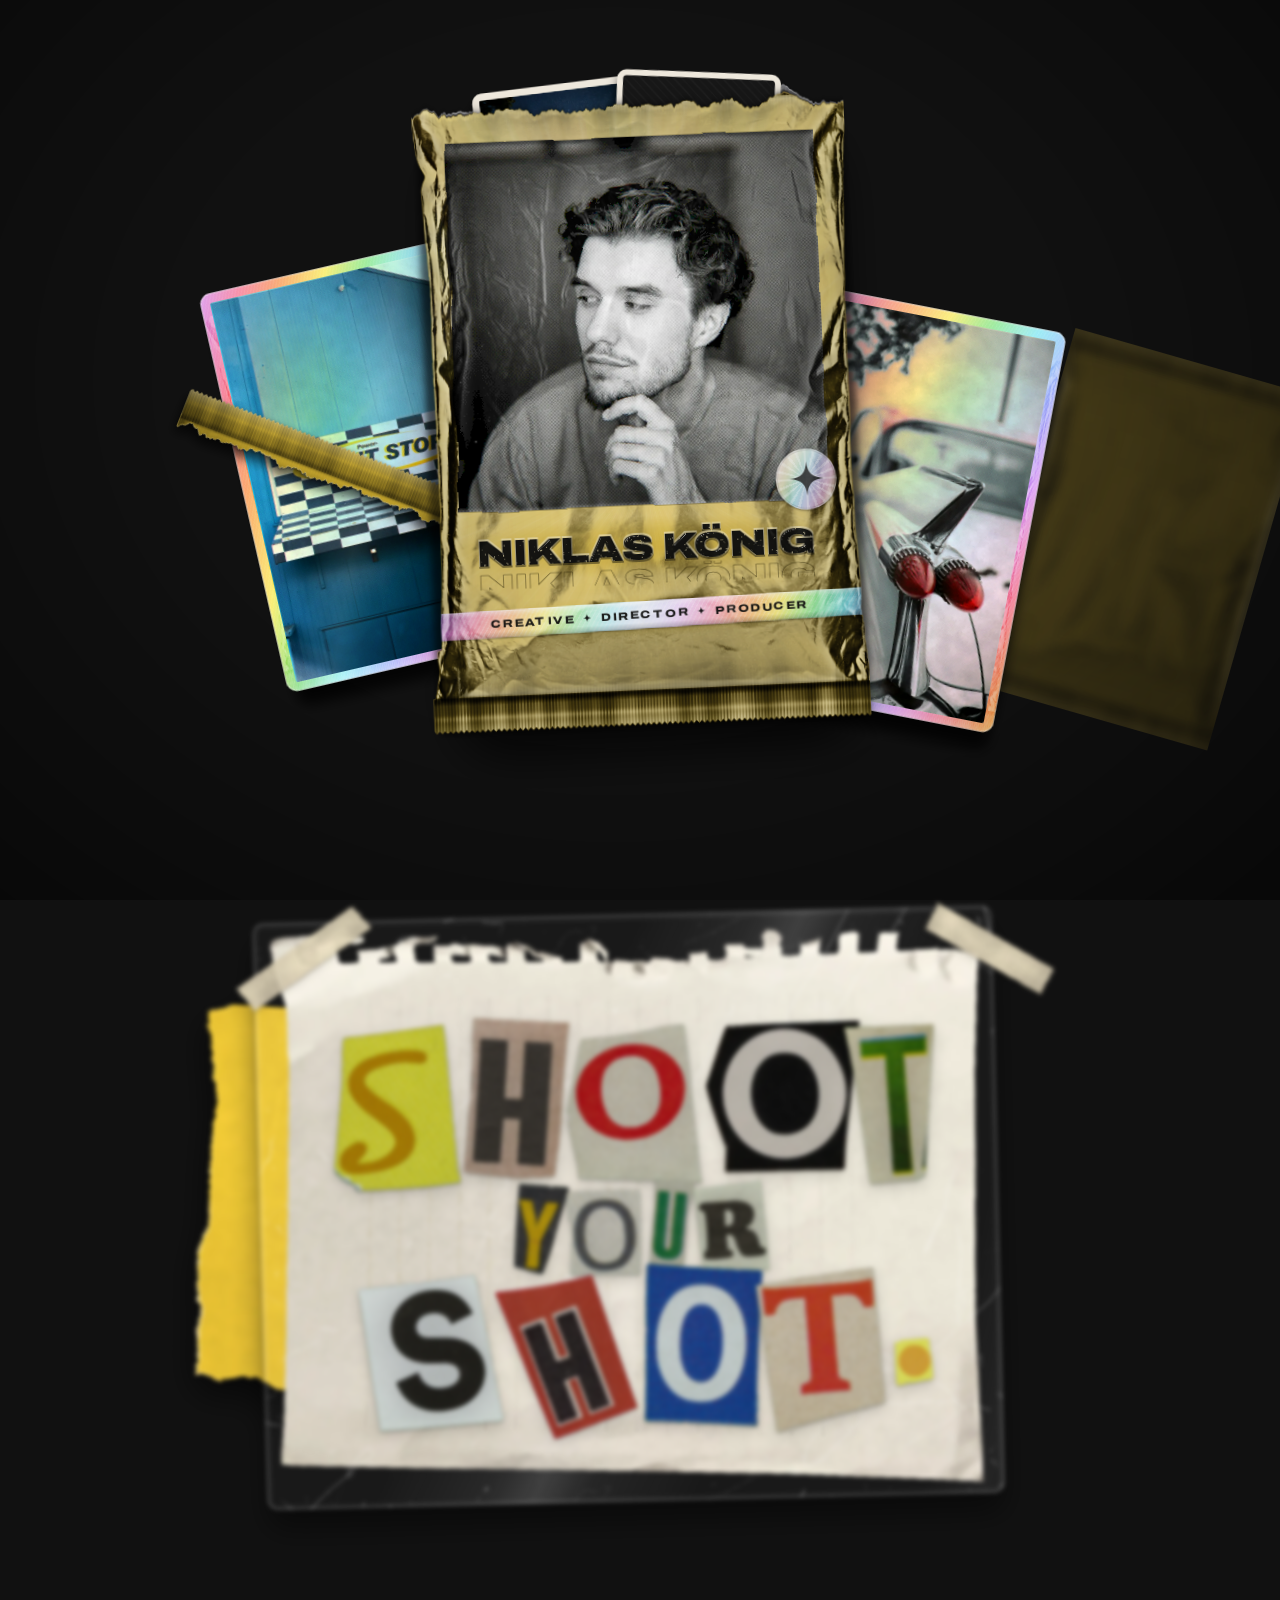
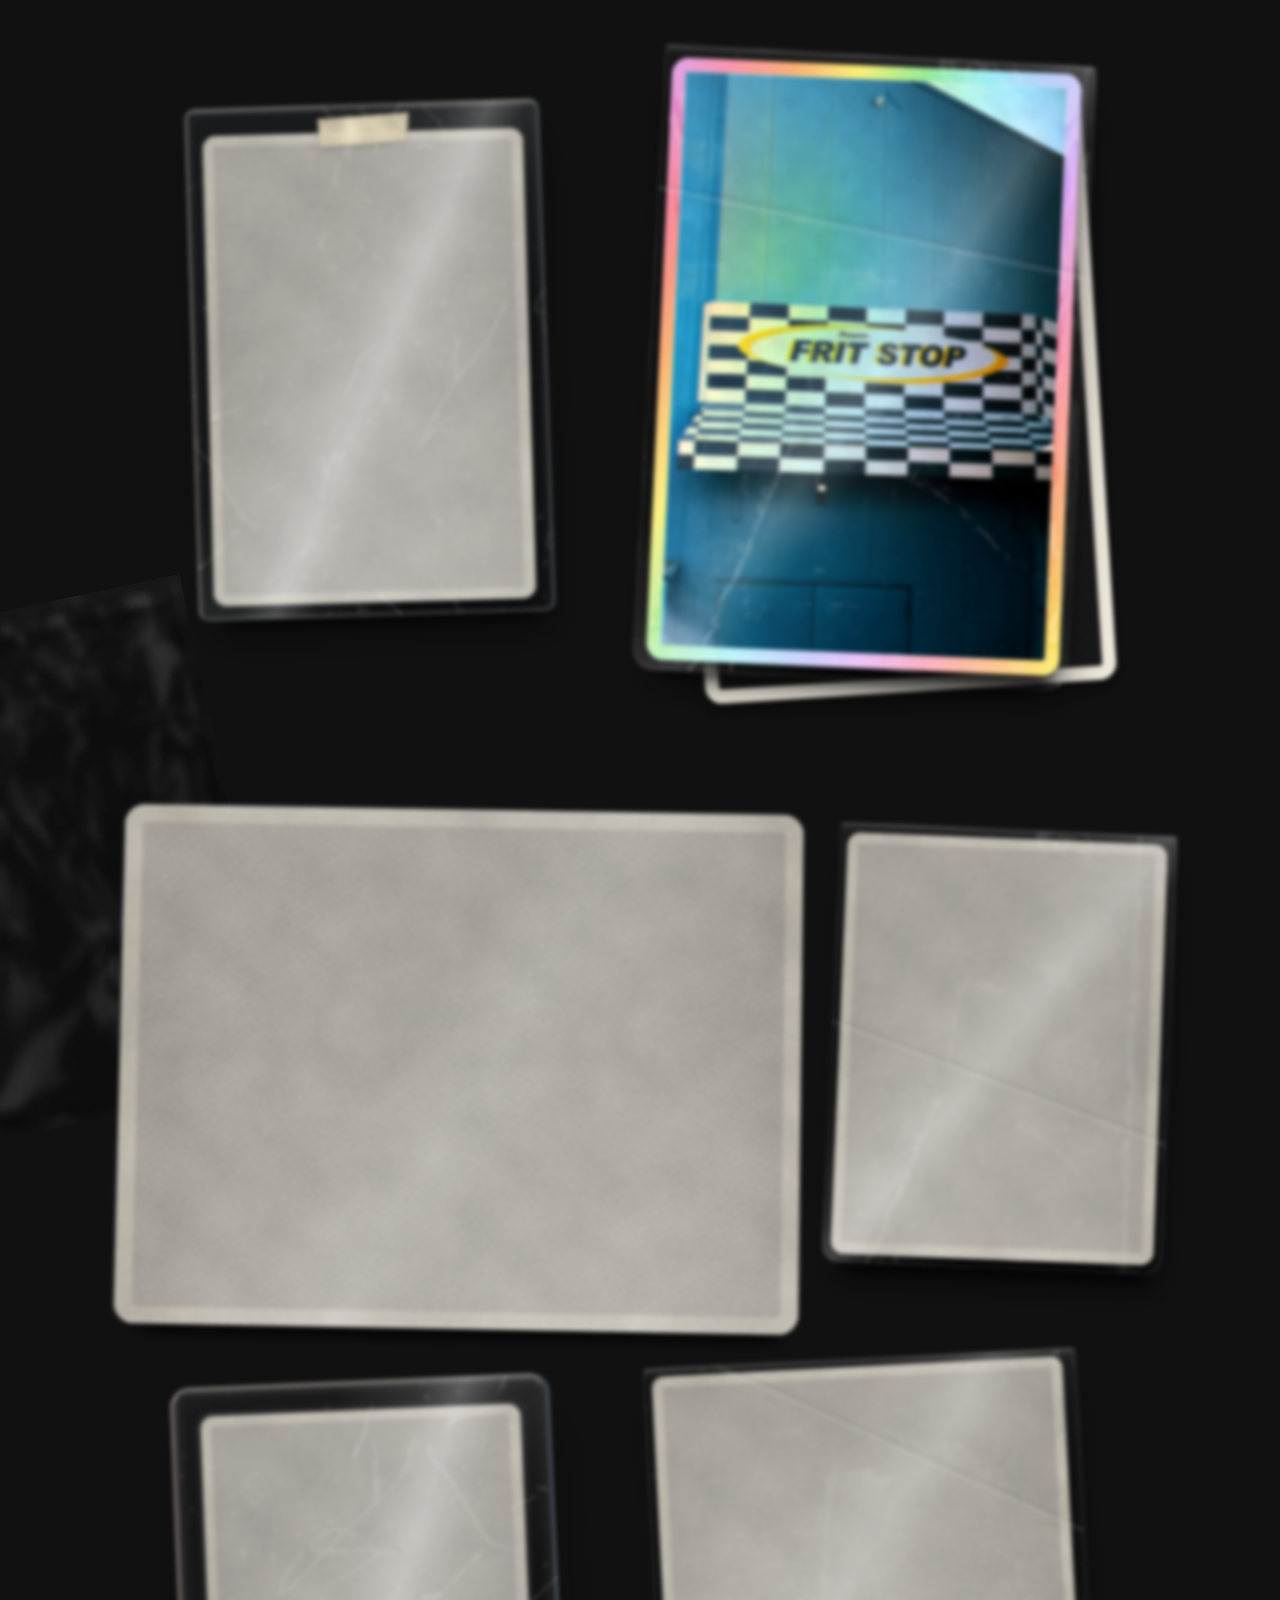
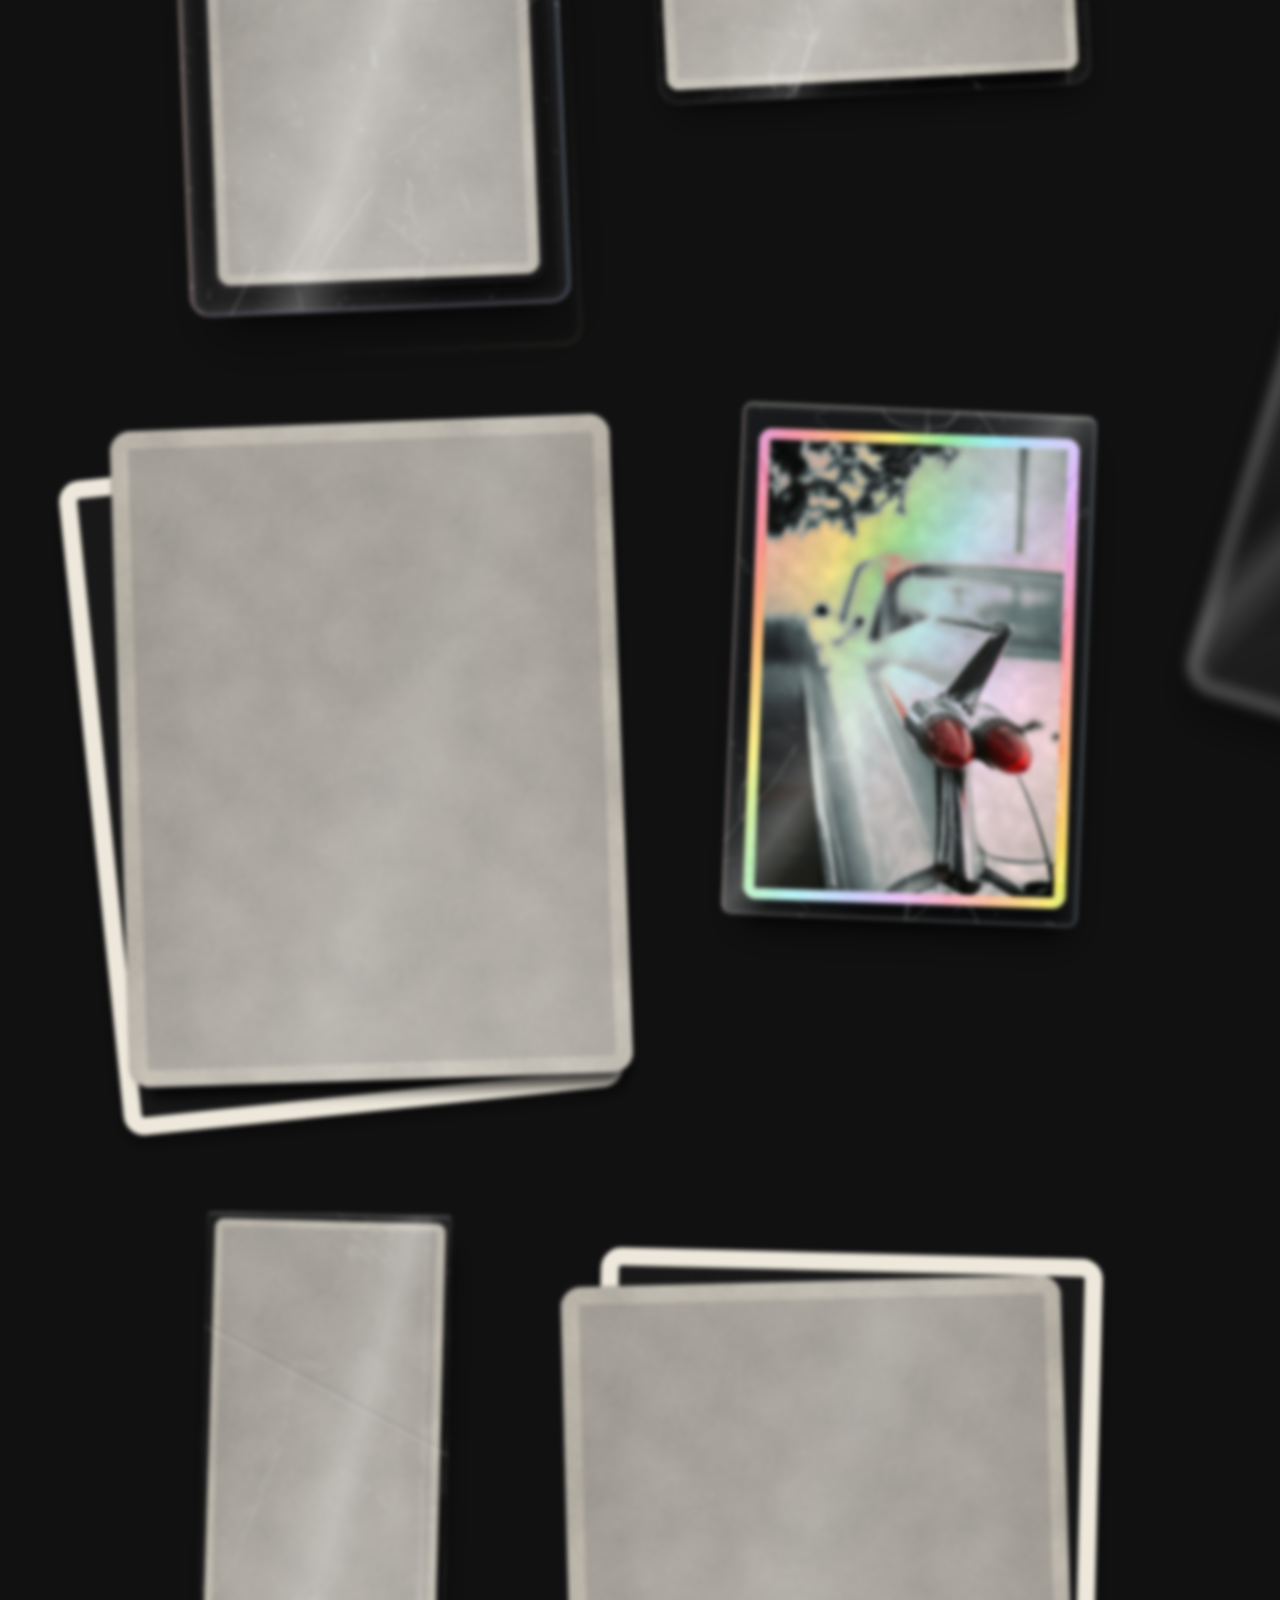
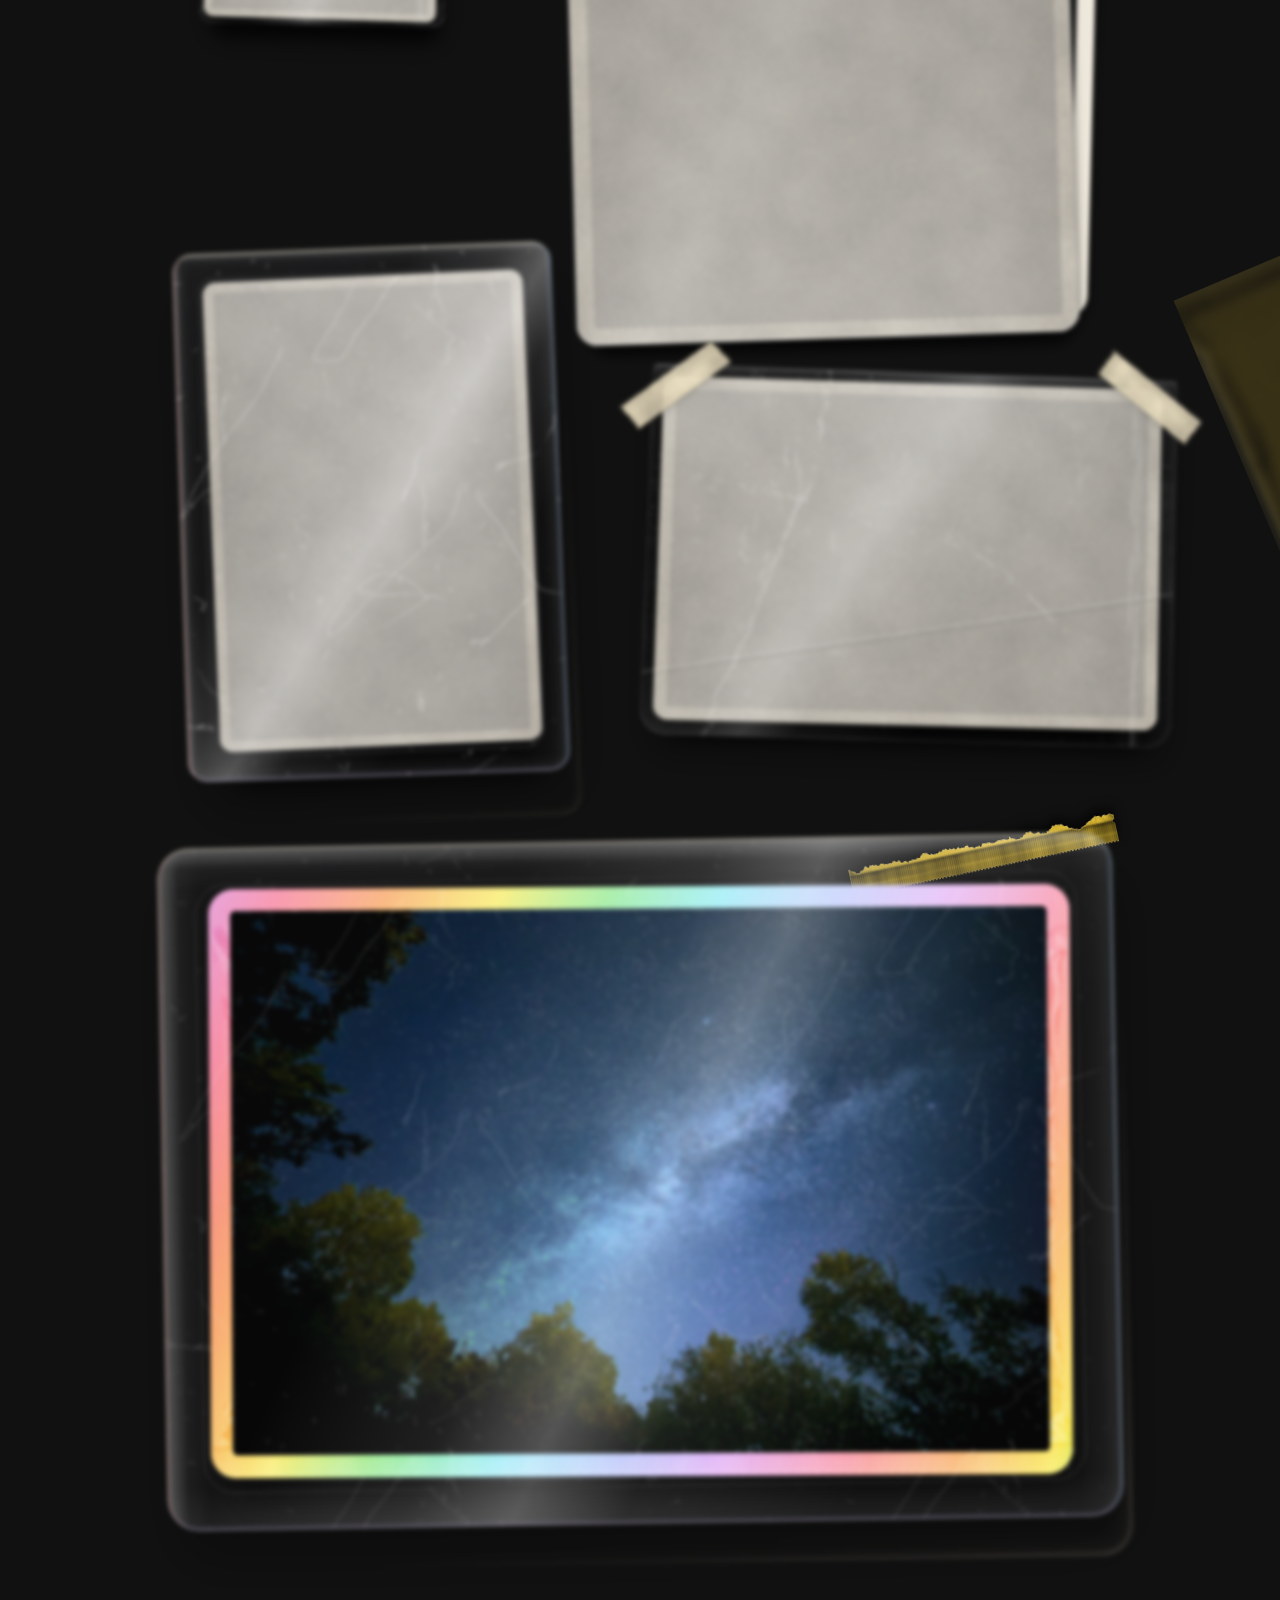
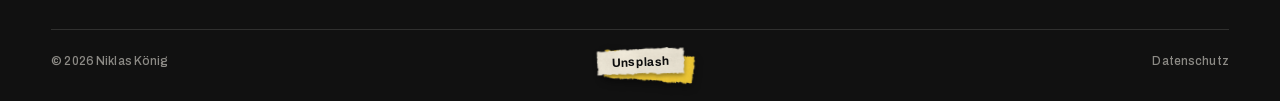
==== commit 0edb2237: "V10: Bewegung auf dem Handy – unter der Lampe, Daumen, Lagesensor Auf Touch-Geräten ist Scrollen die" ====
--- a/index.html
+++ b/index.html
@@ -24,7 +24,7 @@
 <link rel="apple-touch-icon" href="/apple-touch-icon.png">
 <link rel="preload" href="/fonts/archivo-latin.woff2" as="font" type="font/woff2" crossorigin>
 <link rel="preload" href="/img/seal/pack-foil.webp" as="image">
-<link rel="stylesheet" href="/css/style.css?v=100">
+<link rel="stylesheet" href="/css/style.css?v=101">
 </head>
 <body>
 <div class="lamp" aria-hidden="true"></div>
@@ -270,7 +270,7 @@
   <button class="v-btn v-prev" type="button" aria-label="Vorheriges Foto"><svg viewBox="0 0 24 24" aria-hidden="true"><path d="M15 4l-8 8 8 8"/></svg></button>
   <button class="v-btn v-next" type="button" aria-label="Nächstes Foto"><svg viewBox="0 0 24 24" aria-hidden="true"><path d="M9 4l8 8-8 8"/></svg></button>
 </dialog>
-<script src="/js/light.js?v=92" defer></script>
+<script src="/js/light.js?v=93" defer></script>
 <script src="/js/viewer.js?v=90" defer></script>
 </body>
 </html>
--- a/css/style.css
+++ b/css/style.css
@@ -104,7 +104,7 @@
   scale: calc(1 + var(--lift, 0) * .035); opacity: calc(1 - var(--lift, 0) * .2);
 }
 .tilt {
-  transform: perspective(1500px) translateY(var(--ty, 0px)) rotateX(var(--rx, 0deg)) rotateY(var(--ry, 0deg)) translateZ(calc(var(--lift, 0) * 20px));
+  transform: perspective(var(--persp, 1500px)) translateY(var(--ty, 0px)) rotateX(var(--rx, 0deg)) rotateY(var(--ry, 0deg)) translateZ(calc(var(--lift, 0) * 20px));
   will-change: transform;
 }
 .booster .tilt { position: absolute; inset: 0; }
@@ -457,6 +457,7 @@
 /* Foto + Raster als eigene Ebene: wird einmal gerendert, Glanz und Holo darueber bewegen sich ohne es neu zu rechnen */
 .zoom, .pic { display: block; position: relative; z-index: 1; border-radius: .8cqw; will-change: transform; }
 .zoom { cursor: zoom-in; }
+.zoom, .face-link, .booster { -webkit-tap-highlight-color: transparent; }   /* kein grauer Kasten beim Antippen (iOS) */
 .w .pic { border-radius: .6cqw; }
 /* Druckraster: Rosette aus C, M, Y, K (img/print/rosette.webp, aus tools/print.py) als Kachel. Per overlay wirkt sie
    nur in den Mitteltoenen, Lichter und Tiefen bleiben ruhig -- wie ein echtes Raster. Passer, Zuwachs, Papier: im Bild */
@@ -472,7 +473,7 @@
 .print::after {
   content: ""; position: absolute; inset: 0; z-index: 5; pointer-events: none; border-radius: inherit;
   background:
-    radial-gradient(circle at var(--fx, 40%) var(--fy, 30%), rgba(255,255,255,.97) 0, rgba(255,255,255,.75) 1.5cqw, rgba(255,255,255,.26) 5.5cqw, rgba(255,255,255,.07) 12cqw, transparent 22cqw),
+    radial-gradient(circle at var(--fx, 40%) var(--fy, 30%), rgba(255,255,255,.97) 0, rgba(255,255,255,.75) var(--core, 1.5cqw), rgba(255,255,255,.26) 5.5cqw, rgba(255,255,255,.07) 12cqw, transparent 22cqw),
     radial-gradient(ellipse 70% 50% at var(--fx, 40%) var(--fy, 30%), rgba(255,255,255,.12), transparent 70%),
     linear-gradient(var(--sa, 114deg), transparent 0 42%, rgba(255,255,255,.1) 46.5%, rgba(255,255,255,.03) 49.5%, transparent 54%) var(--hx, 40%) 0 / 300% 100% no-repeat;
 }
@@ -753,7 +754,7 @@
   .card.w { grid-column: 1 / -1; }
   .pair:has(.w) .card:not(.w) { grid-column: 1 / -1; width: 66%; justify-self: center; margin-top: 0; }
   .card:nth-child(2):not(.w) { margin-top: 18%; }
-  .pair.quad .card:not(.w) { grid-column: auto; width: auto; }
+  .pair.quad .card:not(.w) { grid-column: auto; width: auto; justify-self: stretch; }   /* sonst 0x0: Breite haengt am Bild, das Bild an der Breite */
   .pair.quad .card:nth-child(2) { margin-top: 18%; }
   .tape { height: 22px; min-width: 50px; border-width: 0 10px; border-image-width: 0 10px; }
   .tape.t { top: -11px; }
@@ -769,3 +770,14 @@
 }
 /* Schaerfentiefe beim Scrollen (js/light.js setzt filter: blur): nur grosse Bildschirme mit Maus */
 .lit [data-tilt] { transition: filter .5s ease-out; }
+
+/* ---------- Handy/Tablet (Touch): "unter der Lampe" (js/light.js) ----------
+   Perspektive an die Objektgroesse koppeln: eine 160-px-Karte bekaeme mit festen 1500 px nur halb so viel Raumwirkung wie
+   eine Desktop-Karte. Blitzkern mit Mindestgroesse, damit er auf kleinen Karten nicht zu einem Pixel schrumpft.
+   Dicke Halter zeigen mehr Tiefe, weil die Kamera auf dem Handy beim Scrollen schraeg hineinsieht. */
+@media (hover: none) and (pointer: coarse) {
+  [data-tilt] { --persp: 420cqw; }
+  .print { --core: max(1.5cqw, 4px); }
+  .one { --thick: 1.6cqw; }
+  .top { --thick: .7cqw; }
+}
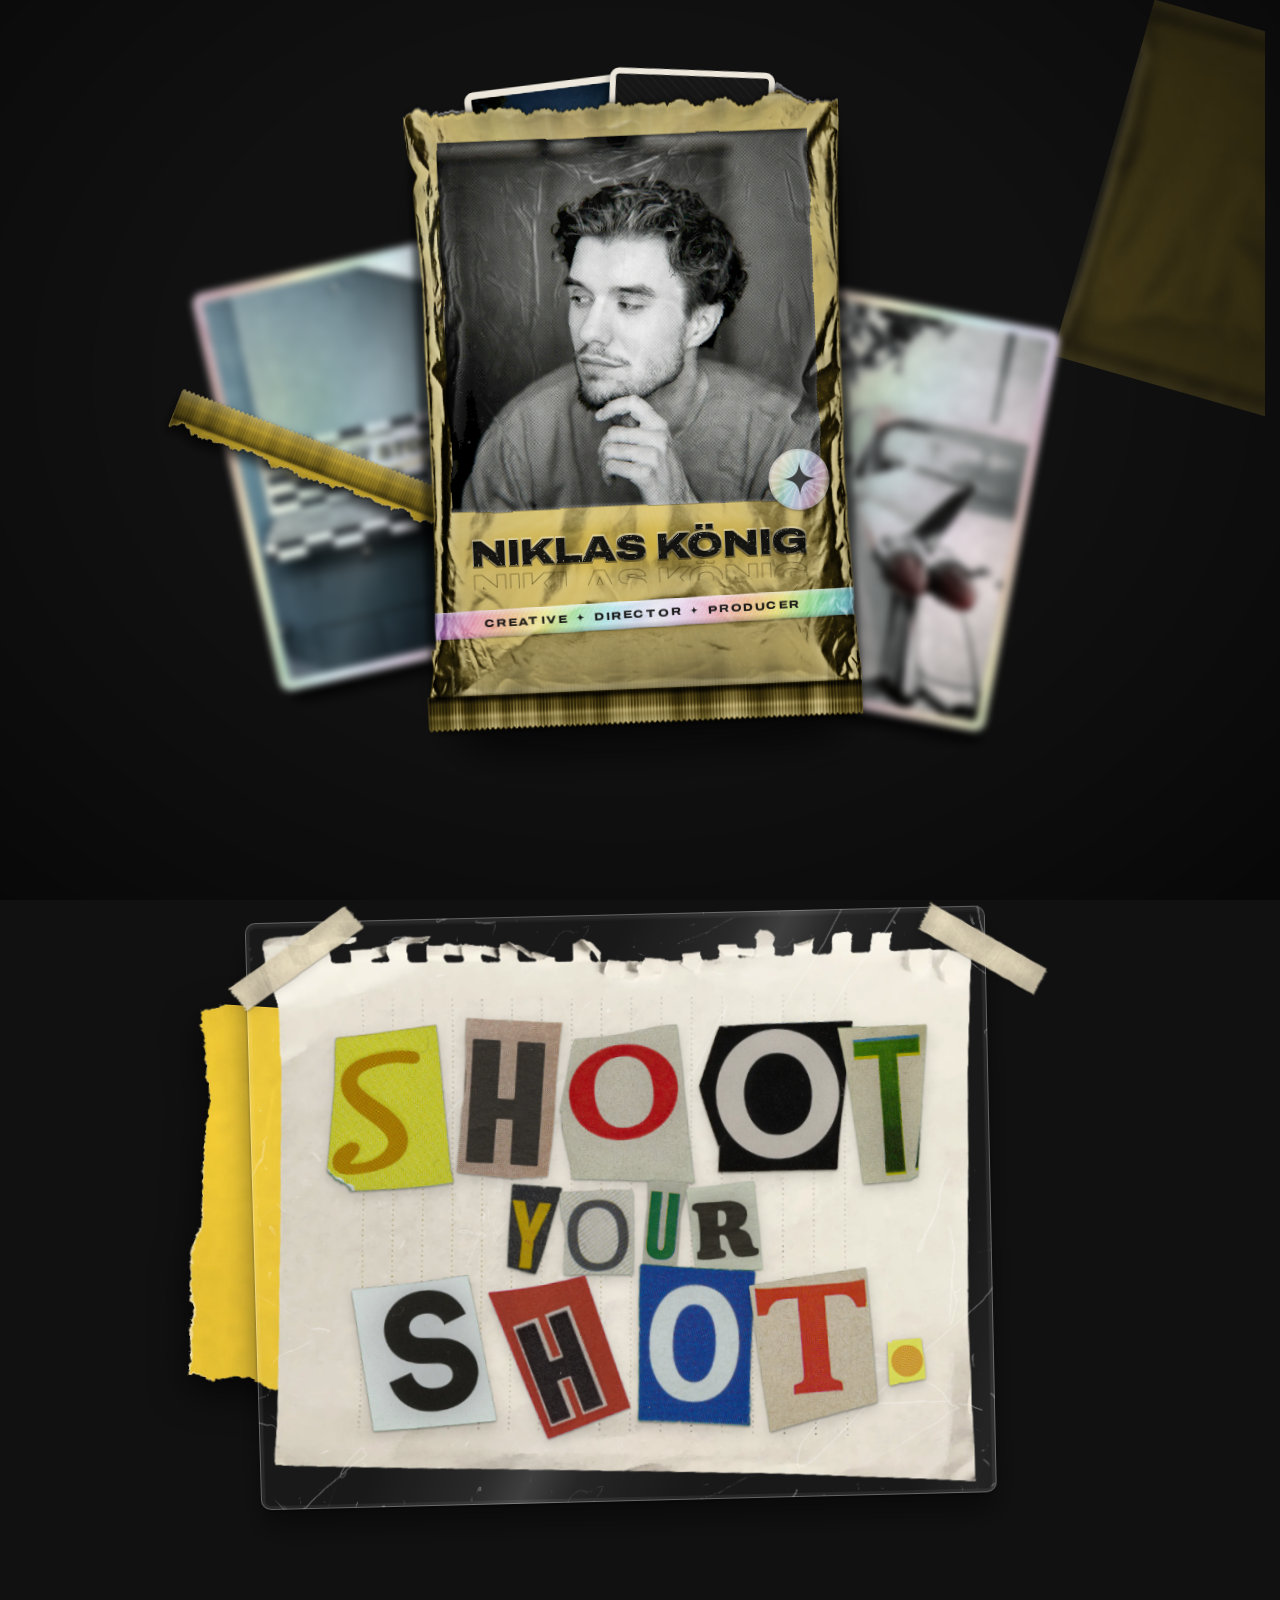
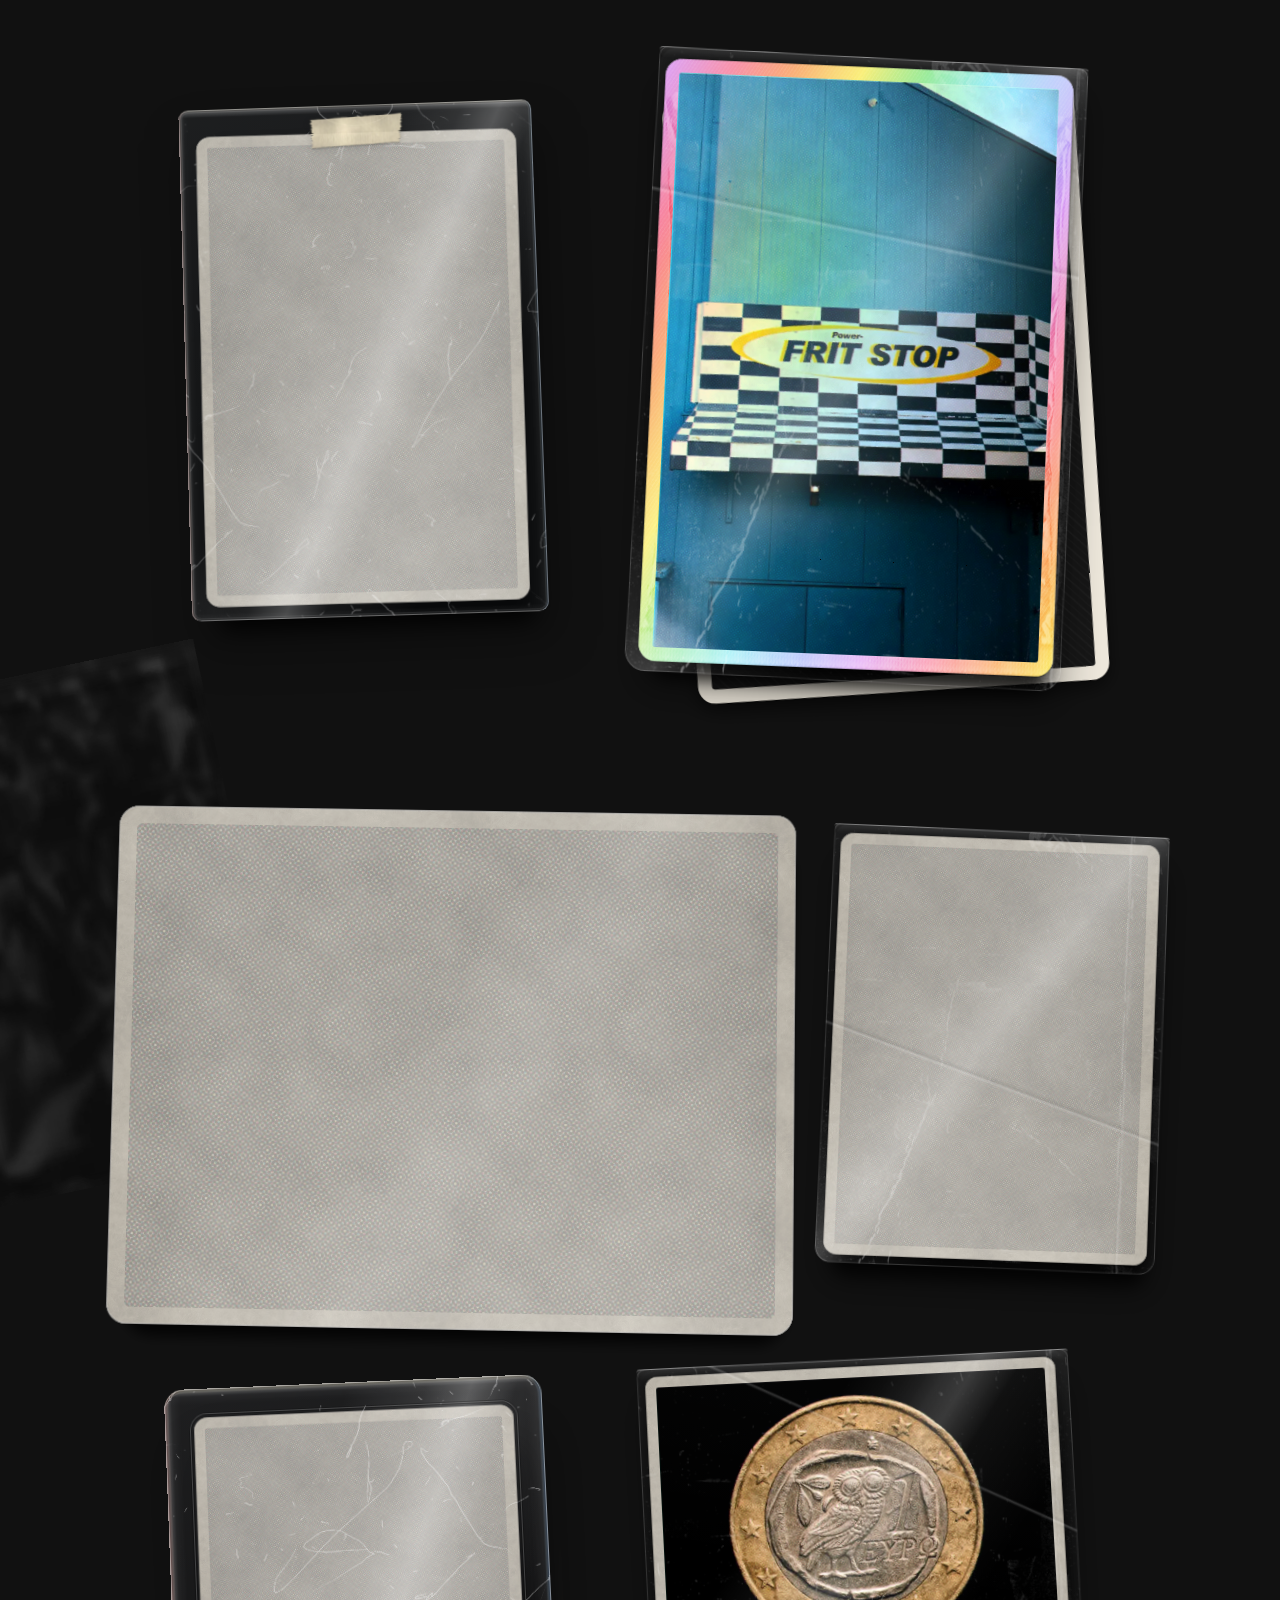
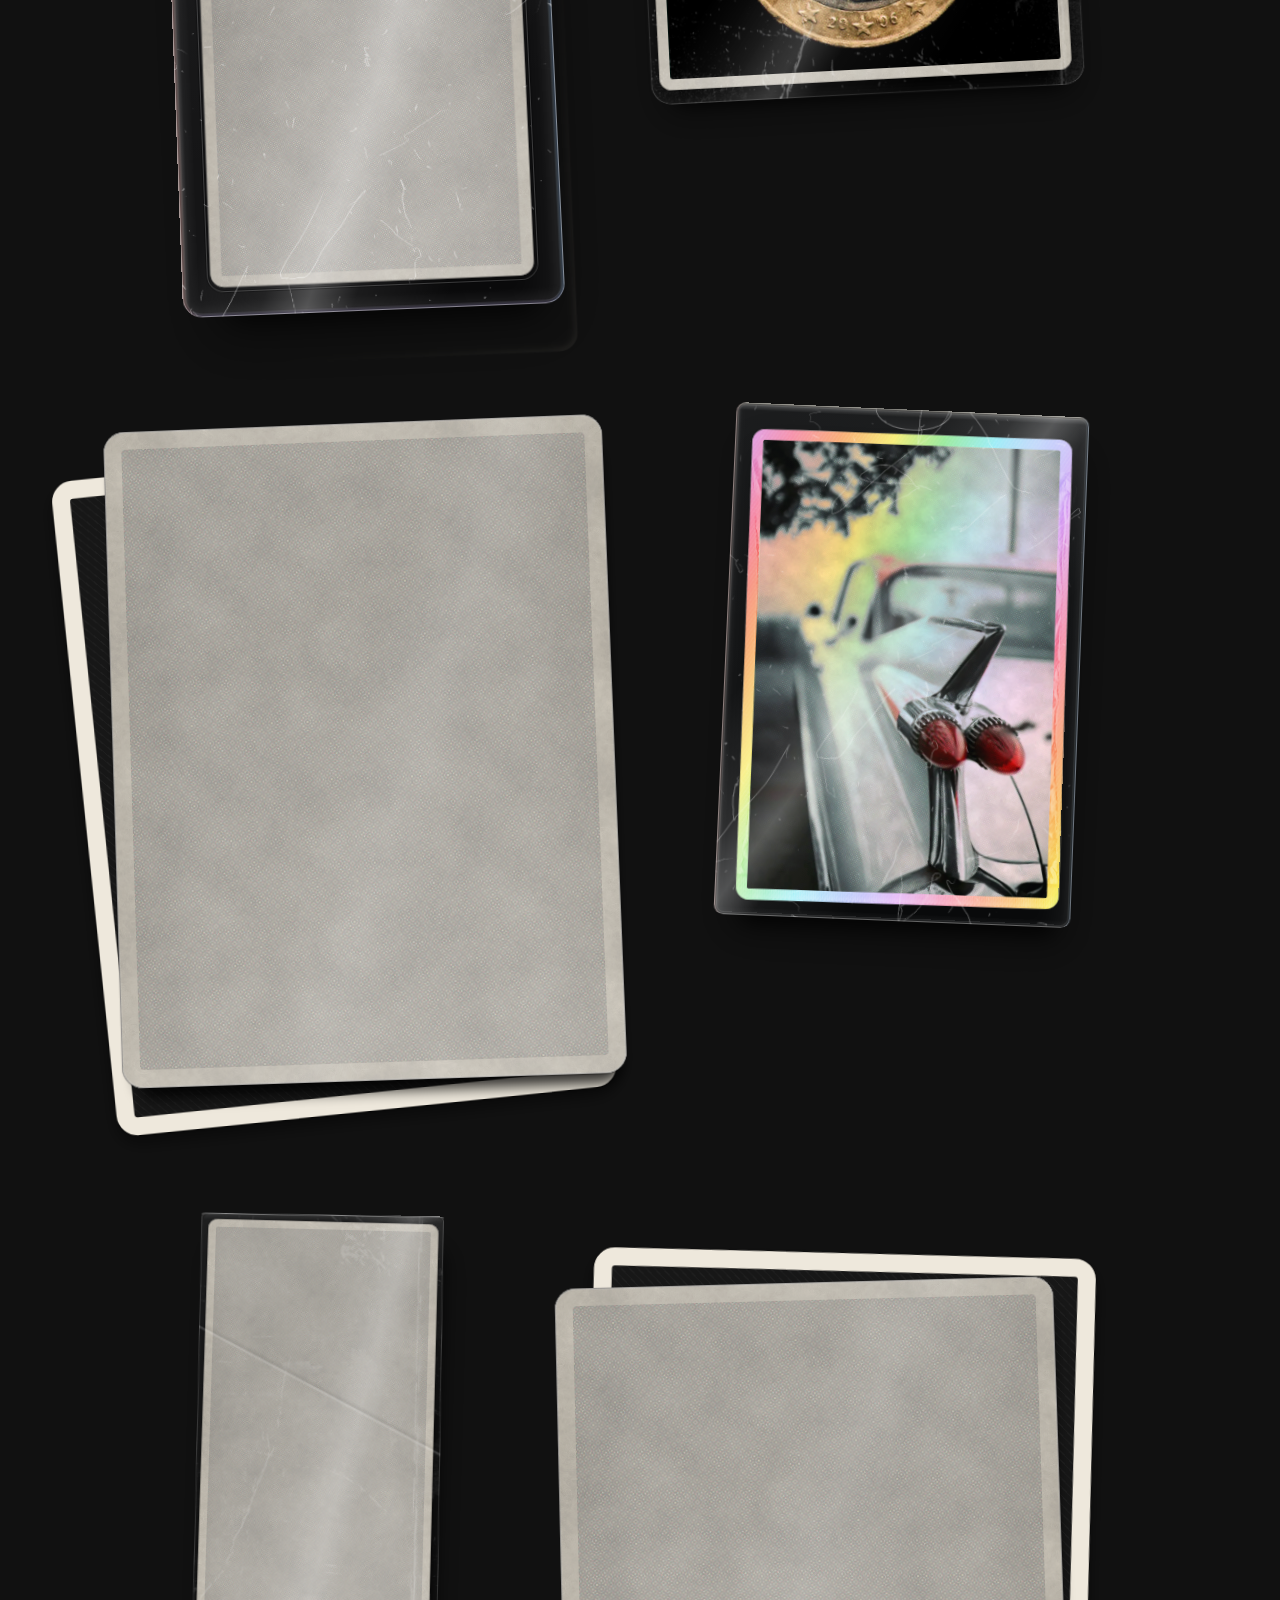
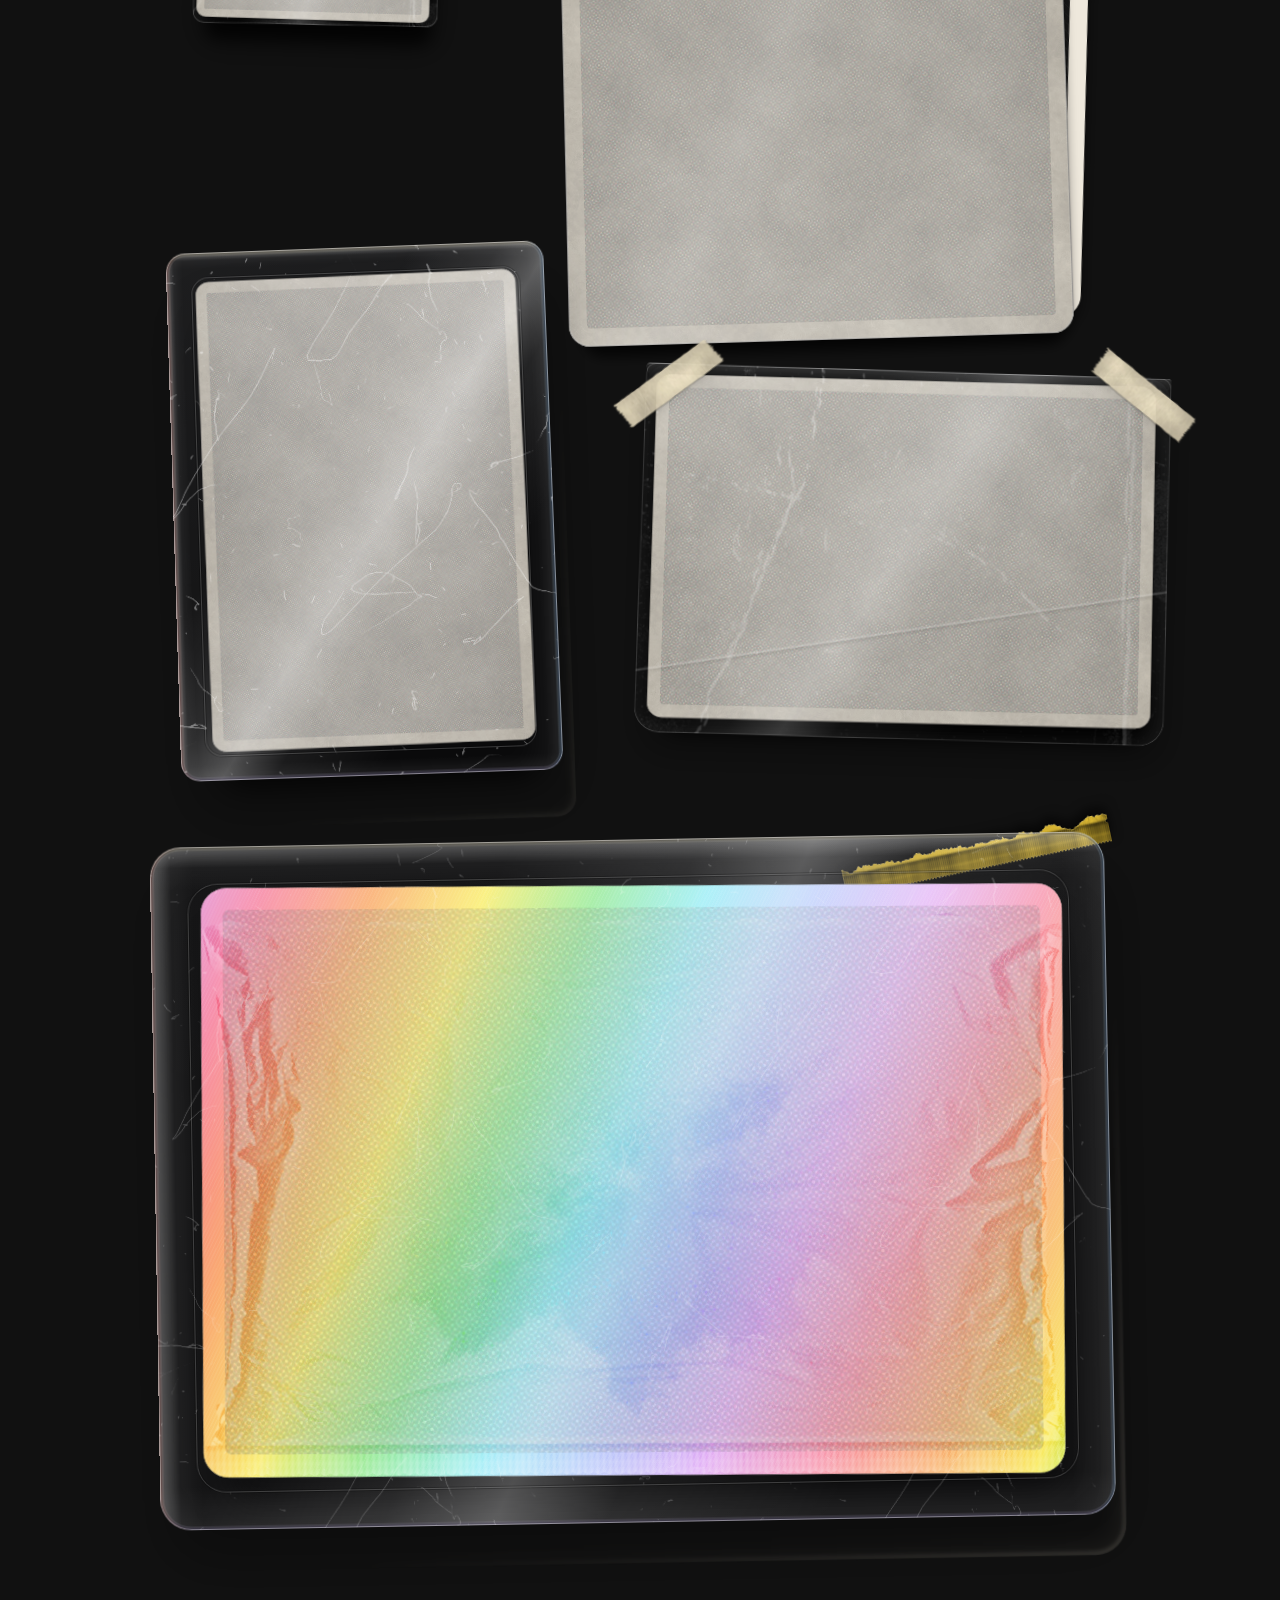
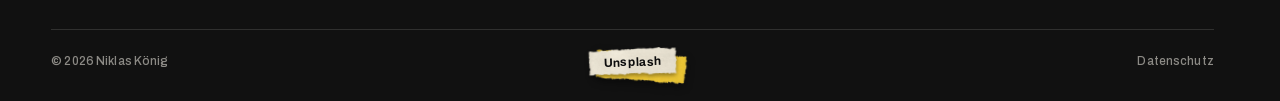
==== commit 3fe87e23: "Polish V9 motion, viewer interactions and hero side cards" ====
--- a/index.html
+++ b/index.html
@@ -24,7 +24,7 @@
 <link rel="apple-touch-icon" href="/apple-touch-icon.png">
 <link rel="preload" href="/fonts/archivo-latin.woff2" as="font" type="font/woff2" crossorigin>
 <link rel="preload" href="/img/seal/pack-foil.webp" as="image">
-<link rel="stylesheet" href="/css/style.css?v=101">
+<link rel="stylesheet" href="/css/style.css?v=102">
 </head>
 <body>
 <div class="lamp" aria-hidden="true"></div>
@@ -271,6 +271,6 @@
   <button class="v-btn v-next" type="button" aria-label="Nächstes Foto"><svg viewBox="0 0 24 24" aria-hidden="true"><path d="M9 4l8 8-8 8"/></svg></button>
 </dialog>
 <script src="/js/light.js?v=93" defer></script>
-<script src="/js/viewer.js?v=90" defer></script>
+<script src="/js/viewer.js?v=91" defer></script>
 </body>
 </html>
--- a/css/style.css
+++ b/css/style.css
@@ -43,7 +43,7 @@
 }
 
 *, *::before, *::after { box-sizing: border-box; }
-html { -webkit-text-size-adjust: 100%; overflow-x: clip; }
+html { -webkit-text-size-adjust: 100%; overflow-x: clip; scrollbar-gutter: stable; }
 body {
   margin: 0; overflow-x: hidden;
   background: #111;
@@ -65,7 +65,7 @@
 
 /* ---------- Tiefenebenen ---------- */
 .depth { position: absolute; inset: 0; pointer-events: none; }
-.depth > * { position: absolute; will-change: transform; }
+.depth > * { position: absolute; }
 .far { z-index: 0; }
 .near { z-index: 30; }
 /* zweites, ungeoeffnetes Pack derselben Serie, weit hinten: gleiche Folie, dunkel, unscharf */
@@ -99,13 +99,12 @@
 }
 .booster::before {   /* Schatten auf dem Tisch */
   content: ""; position: absolute; inset: 7% 4% 2% 5%; border-radius: 8%;
-  background: rgba(0,0,0,.8); filter: blur(26px); will-change: transform;
+  background: rgba(0,0,0,.8); filter: blur(26px);
   transform: translate(calc(var(--sx, -6px) * 1.6 * (1 + var(--lift, 0) * .5)), calc((var(--sy, 10px) * 1.4 + 22px) * (1 + var(--lift, 0) * .5) + var(--ty, 0px)));
   scale: calc(1 + var(--lift, 0) * .035); opacity: calc(1 - var(--lift, 0) * .2);
 }
 .tilt {
-  transform: perspective(var(--persp, 1500px)) translateY(var(--ty, 0px)) rotateX(var(--rx, 0deg)) rotateY(var(--ry, 0deg)) translateZ(calc(var(--lift, 0) * 20px));
-  will-change: transform;
+  transform: perspective(1500px) translateY(var(--ty, 0px)) rotateX(var(--rx, 0deg)) rotateY(var(--ry, 0deg)) translateZ(calc(var(--lift, 0) * 20px));
 }
 .booster .tilt { position: absolute; inset: 0; }
 .booster .tilt::before {  /* Kontaktschatten */
@@ -353,8 +352,9 @@
   filter: drop-shadow(0 1.5px 1px rgba(0,0,0,.42)) drop-shadow(0 5px 7px rgba(0,0,0,.16));
   /* Stop-Motion in Schueben: kurz ruckeln (ca. 9 Bilder/s), dann Pause; jeder Ausschnitt im eigenen Rhythmus */
   transform-origin: 50% 80%;
-  animation: var(--jn, jitter-a) var(--fd, .75s) steps(1, end) var(--fdl, 0s) infinite;
-}
+  animation: var(--jn, jitter-a) calc(var(--fd, .75s) * 1.6) steps(1, end) var(--fdl, 0s) infinite paused;
+}
+.lit:not(.scene-paused) .poster.motion-visible .ransom img { animation-play-state: running; }
 .ransom .row:nth-child(1) img:nth-child(1) { --jn: jitter-a; --fd: 4.4s; --fdl: -1.63s; }
 .ransom .row:nth-child(1) img:nth-child(2) { --jn: jitter-b; --fd: 5.6s; --fdl: -0.71s; }
 .ransom .row:nth-child(1) img:nth-child(3) { --jn: jitter-c; --fd: 3.7s; --fdl: -0.16s; }
@@ -435,7 +435,7 @@
 .card.w.one  { --ci: -5.4cqw; --cr: 3.6cqw; }
 /* Schatten: Karte dunkel, Huelle durchscheinend heller; Versatz folgt dem Licht */
 .card::before, .card::after {
-  content: ""; position: absolute; pointer-events: none; will-change: transform;
+  content: ""; position: absolute; pointer-events: none;
   transform: translate(calc(var(--sx, -6px) * var(--hgt) * (1 + var(--lift, 0))), calc((var(--sy, 10px) + 10px) * var(--hgt) * (1 + var(--lift, 0)) + var(--ty, 0px)));
 }
 .card::before { inset: 1.5cqw; border-radius: var(--cr); background: rgba(0,0,0,.8); filter: blur(calc(7px * var(--hgt)));
@@ -455,9 +455,8 @@
   background: var(--fiber) 0 0 / 300px; mix-blend-mode: multiply; opacity: .35;
 }
 /* Foto + Raster als eigene Ebene: wird einmal gerendert, Glanz und Holo darueber bewegen sich ohne es neu zu rechnen */
-.zoom, .pic { display: block; position: relative; z-index: 1; border-radius: .8cqw; will-change: transform; }
+.zoom, .pic { display: block; position: relative; z-index: 1; border-radius: .8cqw; }
 .zoom { cursor: zoom-in; }
-.zoom, .face-link, .booster { -webkit-tap-highlight-color: transparent; }   /* kein grauer Kasten beim Antippen (iOS) */
 .w .pic { border-radius: .6cqw; }
 /* Druckraster: Rosette aus C, M, Y, K (img/print/rosette.webp, aus tools/print.py) als Kachel. Per overlay wirkt sie
    nur in den Mitteltoenen, Lichter und Tiefen bleiben ruhig -- wie ein echtes Raster. Passer, Zuwachs, Papier: im Bild */
@@ -473,7 +472,7 @@
 .print::after {
   content: ""; position: absolute; inset: 0; z-index: 5; pointer-events: none; border-radius: inherit;
   background:
-    radial-gradient(circle at var(--fx, 40%) var(--fy, 30%), rgba(255,255,255,.97) 0, rgba(255,255,255,.75) var(--core, 1.5cqw), rgba(255,255,255,.26) 5.5cqw, rgba(255,255,255,.07) 12cqw, transparent 22cqw),
+    radial-gradient(circle at var(--fx, 40%) var(--fy, 30%), rgba(255,255,255,.97) 0, rgba(255,255,255,.75) 1.5cqw, rgba(255,255,255,.26) 5.5cqw, rgba(255,255,255,.07) 12cqw, transparent 22cqw),
     radial-gradient(ellipse 70% 50% at var(--fx, 40%) var(--fy, 30%), rgba(255,255,255,.12), transparent 70%),
     linear-gradient(var(--sa, 114deg), transparent 0 42%, rgba(255,255,255,.1) 46.5%, rgba(255,255,255,.03) 49.5%, transparent 54%) var(--hx, 40%) 0 / 300% 100% no-repeat;
 }
@@ -523,7 +522,7 @@
   content: ""; position: absolute; inset: 0; z-index: 8; pointer-events: none;
   translate: calc(var(--fx, 40%) - 50%) calc(var(--fy, 30%) - 50%);
   background: radial-gradient(circle at 50% 50%, rgba(255,250,238,.55) 0, rgba(255,246,228,.22) 4cqw, rgba(255,240,220,.07) 14cqw, transparent 30cqw);
-  mix-blend-mode: screen; opacity: calc(var(--bloom, 0) * var(--gloss)); will-change: transform, opacity;
+  mix-blend-mode: screen; opacity: calc(var(--bloom, 0) * var(--gloss));
 }
 .booster .tilt::after { translate: calc(var(--fx, 45%) - 50%) calc(var(--fy, 35%) - 73%); }
 /* Fresnel: je schraeger man auf Folie/Kunststoff schaut, desto mehr spiegelt die abgewandte Seite */
@@ -537,7 +536,7 @@
   position: absolute; z-index: 1; inset: var(--ci); border-radius: var(--cr); pointer-events: none;
   transform: translate(calc(var(--sx, -6px) * var(--hgt) * 1.25 * (1 + var(--lift, 0))), calc((var(--sy, 10px) + 10px) * var(--hgt) * 1.25 * (1 + var(--lift, 0)) + var(--ty, 0px)));
   box-shadow: inset 0 0 0 .35cqw rgba(255,244,222,.2), inset 0 0 3cqw .6cqw rgba(255,236,205,.06);
-  filter: blur(2.2px); mix-blend-mode: screen; will-change: transform;
+  filter: blur(2.2px); mix-blend-mode: screen;
   /* Licht kommt von oben links -> die Fase buendelt es an der fernen Ecke des Schattens (statisch: kein Neuzeichnen) */
   -webkit-mask: radial-gradient(farthest-side at 96% 98%, #000, rgba(0,0,0,.35) 45%, transparent 80%);
   mask: radial-gradient(farthest-side at 96% 98%, #000, rgba(0,0,0,.35) 45%, transparent 80%);
@@ -633,6 +632,9 @@
   position: absolute; z-index: 0; margin: 0; left: 50%; top: calc(5vw + var(--pw) * .3);
   width: calc(var(--pw) * .64); --hgt: 1;
 }
+/* Seitenkarten liegen hinter der Fokusebene; auch die Holo-Farben bleiben gedeckt.
+   Auf der Druckebene, damit die Scroll-Unschärfe am äußeren Objekt erhalten bleibt. */
+.hero .fan .print { filter: saturate(.3) blur(clamp(2px, .3vw, 4px)); }
 .fan-a { translate: calc(-50% - var(--pw) * .6) 0; rotate: -13deg; }
 .fan-b { translate: calc(-50% + var(--pw) * .58) calc(var(--pw) * .1); rotate: 11deg; }
 
@@ -669,11 +671,12 @@
   width: min(92vw, 1500px, 86vh * var(--ar, 1.5)); height: auto; max-width: none; max-height: none; object-fit: cover;
   border: clamp(6px, .7vw, 12px) solid var(--card); border-radius: 6px;
   box-shadow: 0 30px 70px rgba(0,0,0,.6), 0 2px 4px rgba(0,0,0,.5);
-  touch-action: pan-y pinch-zoom; user-select: none; will-change: transform;
-}
+  touch-action: pan-y pinch-zoom; user-select: none;
+}
+.viewer[open] .v-img { will-change: transform, opacity; }
 .viewer[open]::backdrop { animation: v-fade .4s ease-out; }
 .viewer[open] .v-btn { animation: v-fade .35s .12s ease-out both; }
-.viewer.closing::backdrop, .viewer.closing .v-btn { opacity: 0; transition: opacity .36s ease; }
+.viewer.closing::backdrop, .viewer.closing .v-btn { opacity: 0; transition: opacity .28s ease; }
 @keyframes v-fade { from { opacity: 0; } }
 @media (prefers-reduced-motion: reduce) { .viewer[open]::backdrop, .viewer[open] .v-btn { animation: none; } }
 .v-btn {
@@ -754,7 +757,7 @@
   .card.w { grid-column: 1 / -1; }
   .pair:has(.w) .card:not(.w) { grid-column: 1 / -1; width: 66%; justify-self: center; margin-top: 0; }
   .card:nth-child(2):not(.w) { margin-top: 18%; }
-  .pair.quad .card:not(.w) { grid-column: auto; width: auto; justify-self: stretch; }   /* sonst 0x0: Breite haengt am Bild, das Bild an der Breite */
+  .pair.quad .card:not(.w) { grid-column: auto; width: auto; }
   .pair.quad .card:nth-child(2) { margin-top: 18%; }
   .tape { height: 22px; min-width: 50px; border-width: 0 10px; border-image-width: 0 10px; }
   .tape.t { top: -11px; }
@@ -768,16 +771,11 @@
 @media (prefers-reduced-motion: reduce) {
   .ransom img { animation: none; }
 }
-/* Schaerfentiefe beim Scrollen (js/light.js setzt filter: blur): nur grosse Bildschirme mit Maus */
-.lit [data-tilt] { transition: filter .5s ease-out; }
-
-/* ---------- Handy/Tablet (Touch): "unter der Lampe" (js/light.js) ----------
-   Perspektive an die Objektgroesse koppeln: eine 160-px-Karte bekaeme mit festen 1500 px nur halb so viel Raumwirkung wie
-   eine Desktop-Karte. Blitzkern mit Mindestgroesse, damit er auf kleinen Karten nicht zu einem Pixel schrumpft.
-   Dicke Halter zeigen mehr Tiefe, weil die Kamera auf dem Handy beim Scrollen schraeg hineinsieht. */
-@media (hover: none) and (pointer: coarse) {
-  [data-tilt] { --persp: 420cqw; }
-  .print { --core: max(1.5cqw, 4px); }
-  .one { --thick: 1.6cqw; }
-  .top { --thick: .7cqw; }
-}
+/* Layer nur fuer sichtbare, aktive Objekte reservieren. */
+.lit .motion-visible .tilt,
+.lit .motion-visible::before,
+.lit .motion-visible::after,
+.lit .motion-visible .caustic,
+.lit .depth > .motion-visible { will-change: transform; }
+.lit .motion-visible .tilt::after { will-change: transform, opacity; }
+.lit [data-tilt] { transition: filter .16s ease-out; }
